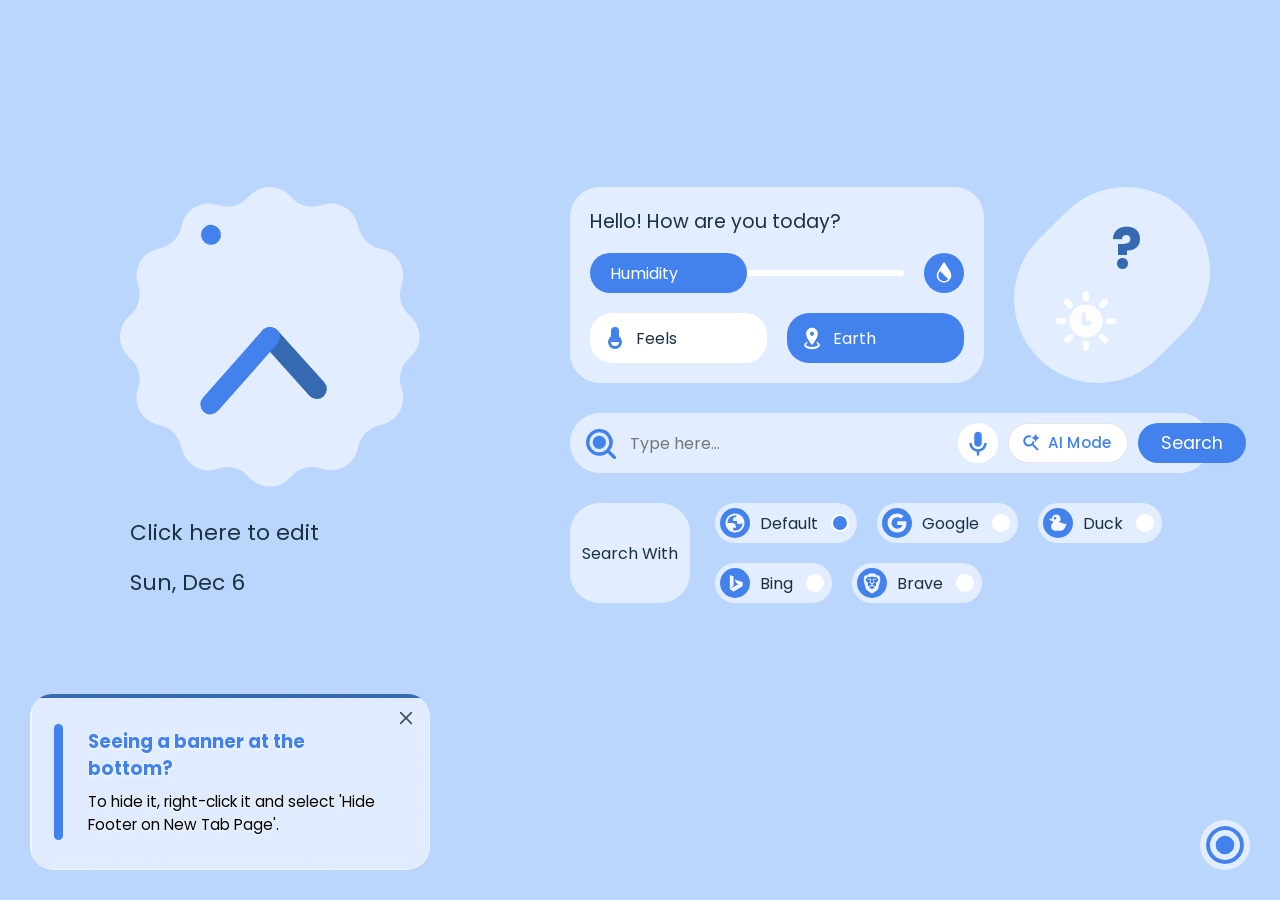
==== index.html @ 309faeca "feat: add architecture documentation, search module, and AI search tests" ====
<!--
     Material You New Tab
     Copyright (c) 2024-2026 Prem, 2023-2025 XengShi
     Licensed under the GNU General Public License v3.0 (GPL-3.0)
     You should have received a copy of the GNU General Public License along with this program.
     If not, see <https://www.gnu.org/licenses/>.
-->

<!DOCTYPE html>
<html lang="en">

<head>
    <meta charset="UTF-8">
    <meta content="width=device-width, initial-scale=1.0" name="viewport">
    <meta name="google-site-verification" content="j8K161R-W9yVVDoylaoPd2twGbjToAC3EzAFfZU1YOY" />
    <title>New Tab</title>
    <link href="style.css" rel="stylesheet">
    <link href="./favicon/icon48.png" id="favicon" rel="icon" type="image/png">
    <link rel="preconnect" href="https://fonts.googleapis.com">

    <!-- SCRIPTS -->
    <script src="scripts/preload.js"></script>
    <script defer src="scripts/languages.js"></script>
    <script defer src="scripts/save-load-states.js"></script>
    <script defer src="scripts/menu-shortcut-page.js"></script>
    <script defer src="scripts/theme.js"></script>
    <script defer src="scripts/browser-utils.js"></script>
    <script defer src="scripts/alert-modal.js"></script>
    <script defer src="scripts/wallpaper.js"></script>
    <script defer src="scripts/widgets-transparency.js"></script>
    <script defer src="scripts/clock.js"></script>
    <script defer src="scripts/weather.js"></script>
    <script defer src="scripts/custom-text.js"></script>
    <script defer src="scripts/search.js"></script>
    <script defer src="scripts/quotes.js"></script>
    <script defer src="scripts/shortcuts.js"></script>
    <script defer src="scripts/script.js"></script>
    <script defer src="scripts/search-suggestions.js"></script>
    <script defer src="scripts/ai-tools.js"></script>
    <script defer src="scripts/bookmarks.js"></script>
    <script defer src="scripts/todo-list.js"></script>
    <script defer src="scripts/google-apps.js"></script>
    <script defer src="scripts/voice-search.js"></script>
    <script defer src="scripts/backup-restore.js"></script>

    <!-- LANGUAGES SCRIPTS -->
    <script src="locales/pt.js"></script>
    <script src="locales/en.js"></script>
    <script src="locales/ne.js"></script>
    <script src="locales/es.js"></script>
    <script src="locales/hi.js"></script>
    <script src="locales/hu.js"></script>
    <script src="locales/zh.js"></script>
    <script src="locales/zh_TW.js"></script>
    <script src="locales/cs.js"></script>
    <script src="locales/it.js"></script>
    <script src="locales/tr.js"></script>
    <script src="locales/bn.js"></script>
    <script src="locales/vi.js"></script>
    <script src="locales/ru.js"></script>
    <script src="locales/uz.js"></script>
    <script src="locales/ja.js"></script>
    <script src="locales/ko.js"></script>
    <script src="locales/idn.js"></script>
    <script src="locales/mr.js"></script>
    <script src="locales/fr.js"></script>
    <script src="locales/az.js"></script>
    <script src="locales/sl.js"></script>
    <script src="locales/ur.js"></script>
    <script src="locales/de.js"></script>
    <script src="locales/fa.js"></script>
    <script src="locales/ar_SA.js"></script>
    <script src="locales/el.js"></script>
    <script src="locales/ta.js"></script>
    <script src="locales/th.js"></script>
    <script src="locales/pl.js"></script>
    <script src="locales/uk.js"></script>
    <script src="locales/sv.js"></script>
</head>

<body data-bg="color">
    <!-- --------------------- Loading Screen Starting --------------------- -->
    <img src="./images/Loading.png" id="LoadingScreen" fetchpriority="high" />

    <!-- --------------------- ToDo List Setup Starting --------------------- -->
    <!-- ToDo Icon -->
    <div class="todoListCont" id="todoListCont">
        <svg id="todoIcon" xmlns="http://www.w3.org/2000/svg" class="dot-icon" width="36" height="36"
            viewBox="0 0 36 36">
            <path style="transform: scale(0.9); transform-origin: center;"
                d="M7 4C5.3 4 4 5.3 4 7v6c0 1.7 1.3 3 3 3h6c1.7 0 3-1.3 3-3V7c0-1.7-1.3-3-3-3Zm12 2c-.6 0-1 .4-1 1s.4 1 1 1h12c.6 0 1-.4 1-1s-.4-1-1-1Zm-6 1c.25 0 .5.1.7.3.4.4.4 1 0 1.4l-3 3c-.2.2-.4.3-.7.3-.3 0-.5-.1-.7-.3l-2-2c-.4-.4-.4-1 0-1.4.4-.4 1-.4 1.4 0L10 9.6l2.3-2.3c.2-.2.45-.3.7-.3Zm6 3c-.6 0-1 .4-1 1s.4 1 1 1h7c.6 0 1-.4 1-1s-.4-1-1-1zM7 20c-1.7 0-3 1.3-3 3v6c0 1.7 1.3 3 3 3h6c1.7 0 3-1.3 3-3v-6c0-1.7-1.3-3-3-3zm12 2c-.6 0-1 .4-1 1s.4 1 1 1h12c.6 0 1-.4 1-1s-.4-1-1-1zm0 4c-.6 0-1 .4-1 1s.4 1 1 1h7c.6 0 1-.4 1-1s-.4-1-1-1z" />
        </svg>
        <!-- Text to appear on hover -->
        <span class="tooltip-text" id="todoListHover">ToDo List</span>
    </div>

    <!-- Centered Icon Container -->
    <div id="todoContainer" class="todo-container" style="display: none;">
        <h2 id="todoListHeading">To Do List</h2>
        <div class="addTaskCont">
            <input id="todoInput" placeholder="Add task..." type="text" autocomplete="off">
            <div class="searchControls">
                <!-- Add Button -->
                <button id="todoAdd">+</button>
            </div>
        </div>
        <ul class="todolist" id="todoullist">
        </ul>
    </div>

    <!-- --------------------- Bookmark System --------------------- -->
    <div style="display: none;">
        <svg id="folderIconTemplate" xmlns="http://www.w3.org/2000/svg" width="18" height="18" viewBox="0 0 24 24">
            <path fill="none" stroke="currentColor" stroke-linecap="round" stroke-linejoin="round" stroke-width="2"
                d="M3 6v10.8c0 1.12 0 1.68.218 2.108a2 2 0 0 0 .874.874c.427.218.987.218 2.105.218h11.606c1.118 0 1.677 0 2.104-.218c.377-.192.683-.498.875-.874C21 18.48 21 17.92 21 16.8V9.2c0-1.12 0-1.68-.218-2.108a2 2 0 0 0-.874-.874C19.48 6 18.92 6 17.8 6H12M3 6h9M3 6a2 2 0 0 1 2-2h3.675c.489 0 .734 0 .964.055q.308.075.578.24c.202.124.375.297.72.643L12 6" />
        </svg>
    </div>

    <div class="bookmark-button" id="bookmarkButton">
        <svg xmlns="http://www.w3.org/2000/svg" width="24" height="24" viewBox="0 0 24 24">
            <path fill-rule="evenodd"
                d="M7 2a3 3 0 0 0-3 3v15.138a1.5 1.5 0 0 0 2.244 1.303l5.26-3.006a1 1 0 0 1 .992 0l5.26 3.006A1.5 1.5 0 0 0 20 20.138V5a3 3 0 0 0-3-3z"
                clip-rule="evenodd" />
        </svg>
        <!-- Text to appear on hover -->
        <span class="tooltip-text" id="bookmarksHover">Bookmarks</span>
    </div>
    <div id="bookmarksContainer">
        <div id="bookmarkSidebar" class="bookmark-sidebar">

            <div class="topOutRoundCorner">
                <svg viewBox="0 0 30 30" xmlns="http://www.w3.org/2000/svg">
                    <path class="lessDark" d="M30 0L0 0C16.5685 0 30 13.4315 30 30L30 0Z" />
                </svg>
            </div>

            <div class="bookmark-sidebar-header">
                <h2 id="bookmarksHeading">Bookmarks</h2>
            </div>
            <div class="bookmark-search-container">
                <input type="text" id="bookmarkSearch" placeholder="Search bookmark" />
                <button id="clearSearchButton">✖</button>
            </div>
            <!-- Adding Sorting buttons along with View Container -->
            <div class="bookmark-controls-container">
                <div class="bookmark-control-group">
                    <h3 id="bookmarkSortBy">Sort by</h3>
                    <div class="button-group">
                        <button id="sortAlphabetical" class="bookmark-sort-button active">A-Z</button>
                        <button id="sortTimeAdded" class="bookmark-sort-button">Old-New</button>
                    </div>
                </div>

                <div class="bookmark-control-group">
                    <h3 id="bookmarkViewAs">View as</h3>
                    <div class="button-group">
                        <input type="checkbox" id="bookmarkGridCheckbox" hidden />
                        <button id="bookmarkViewGrid" class="bookmark-view-as-button">Grid</button>
                        <button id="bookmarkViewList" class="bookmark-view-as-button">List</button>
                    </div>
                </div>
            </div>
            <ul id="bookmarkList"></ul>
        </div>
    </div>

    <!-- Edit Bookmark Modal -->
    <div id="editBookmarkModal">
        <div class="modal-content">
            <h2 id="editBookmarkHeading">Edit Bookmark</h2>

            <img id="editBookmarkFavicon" src="" alt="Favicon">

            <div class="floating-label-field">
                <input type="text" id="editBookmarkName" autocomplete="off" />
                <label for="editBookmarkName" id="editBookmarkNameLabel">Bookmark Name</label>
            </div>

            <div class="floating-label-field">
                <input type="url" id="editBookmarkURL" autocomplete="off" />
                <label for="editBookmarkURL" id="editBookmarkURLLabel">Bookmark URL</label>
            </div>

            <div class="modal-buttons">
                <button id="saveBookmarkChanges">Save</button>
                <button id="cancelBookmarkEdit">Cancel</button>
            </div>
        </div>
    </div>

    <!----------------------- End of Bookmark System ----------------------->

    <!----------------------- Google App Menu Setup Starting ----------------------->
    <!-- 9 Dot Icon -->
    <div class="googleAppsCont" id="googleAppsCont">
        <svg class="dot-icon" xmlns="http://www.w3.org/2000/svg" width="36" height="36" viewBox="0 0 24 24">
            <path
                d="M8 6a2 2 0 1 1-4 0 2 2 0 0 1 4 0m0 6a2 2 0 1 1-4 0 2 2 0 0 1 4 0m-2 8a2 2 0 1 0 0-4 2 2 0 0 0 0 4m8-14a2 2 0 1 1-4 0 2 2 0 0 1 4 0m-2 8a2 2 0 1 0 0-4 2 2 0 0 0 0 4m2 4a2 2 0 1 1-4 0 2 2 0 0 1 4 0m4-10a2 2 0 1 0 0-4 2 2 0 0 0 0 4m2 4a2 2 0 1 1-4 0 2 2 0 0 1 4 0m-2 8a2 2 0 1 0 0-4 2 2 0 0 0 0 4" />
        </svg>
        <!-- Text to appear on hover -->
        <span class="tooltip-text" id="googleAppsHover">Google Apps</span>
    </div>

    <!-- Centered Icon Container -->
    <div id="iconContainer" class="icon-container" style="display: none;">
        <a href="https://myaccount.google.com/" class="icon-item">
            <div class="menuicon">
                <svg xmlns="http://www.w3.org/2000/svg" width="46" height="46" viewBox="0 0 24 24">
                    <path fill="currentColor"
                        d="M12 4c-4.42 0-8 3.58-8 8c0 1.95.7 3.73 1.86 5.12a9.95 9.95 0 0 1 12.28 0A7.96 7.96 0 0 0 20 12c0-4.42-3.58-8-8-8m0 9c-1.93 0-3.5-1.57-3.5-3.5S10.07 6 12 6s3.5 1.57 3.5 3.5S13.93 13 12 13"
                        opacity="0.3" />
                    <path fill="currentColor"
                        d="M12 2C6.48 2 2 6.48 2 12s4.48 10 10 10s10-4.48 10-10S17.52 2 12 2m0 18c-1.74 0-3.34-.56-4.65-1.5C8.66 17.56 10.26 17 12 17s3.34.56 4.65 1.5c-1.31.94-2.91 1.5-4.65 1.5m6.14-2.88a9.95 9.95 0 0 0-12.28 0A7.96 7.96 0 0 1 4 12c0-4.42 3.58-8 8-8s8 3.58 8 8c0 1.95-.7 3.73-1.86 5.12" />
                    <path fill="currentColor"
                        d="M12 5.93c-1.93 0-3.5 1.57-3.5 3.5s1.57 3.5 3.5 3.5s3.5-1.57 3.5-3.5s-1.57-3.5-3.5-3.5m0 5c-.83 0-1.5-.67-1.5-1.5s.67-1.5 1.5-1.5s1.5.67 1.5 1.5s-.67 1.5-1.5 1.5" />
                </svg>
            </div>
            <div class="label short">Account</div>
        </a>
        <a href="https://google.com/" class="icon-item">
            <div class="menuicon">
                <svg xmlns="http://www.w3.org/2000/svg" width="43" height="43" viewBox="-2 -2 24 24">
                    <path fill="currentColor"
                        d="M4.376 8.068A6 6 0 0 0 4.056 10c0 .734.132 1.437.376 2.086a5.946 5.946 0 0 0 8.57 3.045h.001a5.96 5.96 0 0 0 2.564-3.043H10.22V8.132h9.605a10 10 0 0 1-.044 3.956a10 10 0 0 1-3.52 5.71A9.96 9.96 0 0 1 10 20A9.998 9.998 0 0 1 1.118 5.401A10 10 0 0 1 10 0c2.426 0 4.651.864 6.383 2.302l-3.24 2.652a5.948 5.948 0 0 0-8.767 3.114" />
                </svg>
            </div>
            <div class="label short">Search</div>
        </a>
        <a href="https://www.youtube.com/" class="icon-item">
            <div class="menuicon">
                <svg xmlns="http://www.w3.org/2000/svg" width="47" height="47" viewBox="1 0 24 24">
                    <g fill="none" fill-rule="evenodd">
                        <path
                            d="m12.593 23.258l-.011.002l-.071.035l-.02.004l-.014-.004l-.071-.035q-.016-.005-.024.005l-.004.01l-.017.428l.005.02l.01.013l.104.074l.015.004l.012-.004l.104-.074l.012-.016l.004-.017l-.017-.427q-.004-.016-.017-.018m.265-.113l-.013.002l-.185.093l-.01.01l-.003.011l.018.43l.005.012l.008.007l.201.093q.019.005.029-.008l.004-.014l-.034-.614q-.005-.018-.02-.022m-.715.002a.02.02 0 0 0-.027.006l-.006.014l-.034.614q.001.018.017.024l.015-.002l.201-.093l.01-.008l.004-.011l.017-.43l-.003-.012l-.01-.01z" />
                        <path fill="currentColor"
                            d="M12 4c.855 0 1.732.022 2.582.058l1.004.048l.961.057l.9.061l.822.064a3.8 3.8 0 0 1 3.494 3.423l.04.425l.075.91c.07.943.122 1.971.122 2.954s-.052 2.011-.122 2.954l-.075.91l-.04.425a3.8 3.8 0 0 1-3.495 3.423l-.82.063l-.9.062l-.962.057l-1.004.048A62 62 0 0 1 12 20a62 62 0 0 1-2.582-.058l-1.004-.048l-.961-.057l-.9-.062l-.822-.063a3.8 3.8 0 0 1-3.494-3.423l-.04-.425l-.075-.91A41 41 0 0 1 2 12c0-.983.052-2.011.122-2.954l.075-.91l.04-.425A3.8 3.8 0 0 1 5.73 4.288l.821-.064l.9-.061l.962-.057l1.004-.048A62 62 0 0 1 12 4m-2 5.575v4.85c0 .462.5.75.9.52l4.2-2.425a.6.6 0 0 0 0-1.04l-4.2-2.424a.6.6 0 0 0-.9.52Z" />
                    </g>
                </svg>
            </div>
            <div class="label short">YouTube</div>
        </a>
        <a href="https://mail.google.com/" class="icon-item">
            <div class="menuicon">
                <svg xmlns="http://www.w3.org/2000/svg" width="46" height="46" viewBox="1 0 24 24">
                    <path fill="currentColor"
                        d="M20 18h-2V9.25L12 13L6 9.25V18H4V6h1.2l6.8 4.25L18.8 6H20m0-2H4c-1.11 0-2 .89-2 2v12a2 2 0 0 0 2 2h16a2 2 0 0 0 2-2V6a2 2 0 0 0-2-2" />
                </svg>
            </div>
            <div class="label short">Gmail</div>
        </a>
        <a href="https://music.youtube.com/" class="icon-item">
            <div class="menuicon">
                <svg xmlns="http://www.w3.org/2000/svg" width="46" height="46" viewBox="0 0 24 24">
                    <g fill="currentColor" fill-rule="evenodd" clip-rule="evenodd">
                        <path
                            d="M8.217 8.286C9.265 7.254 10.514 6.743 12 6.743s2.735.51 3.783 1.543s1.562 2.258 1.562 3.714s-.514 2.68-1.562 3.713s-2.297 1.543-3.783 1.543s-2.735-.51-3.783-1.543S6.655 13.455 6.655 12s.514-2.682 1.562-3.714m6.977 3.715L10 14.91V9.088z" />
                        <path
                            d="M19.071 18.966Q22.001 16.08 22 12q0-4.081-2.929-6.967Q16.141 2.147 12 2.147T4.929 5.033T2 12q0 4.08 2.929 6.966q2.93 2.886 7.071 2.886q4.142 0 7.071-2.886M12 5.433c-1.827 0-3.407.644-4.702 1.92C6.002 8.63 5.345 10.19 5.345 12c0 1.809.657 3.37 1.953 4.646c1.295 1.276 2.874 1.92 4.702 1.92s3.407-.644 4.702-1.92c1.296-1.276 1.953-2.837 1.953-4.646c0-1.81-.657-3.37-1.953-4.647c-1.295-1.276-2.875-1.92-4.702-1.92" />
                    </g>
                </svg>
            </div>
            <div class="label short">YTMusic</div>
        </a>
        <a href="https://maps.google.com/" class="icon-item">
            <div class="menuicon">
                <svg width="36" height="36" viewBox="0 0 24 24" xmlns="http://www.w3.org/2000/svg">
                    <path fill="currentColor"
                        d="M4.456 12.367c-.515-1.143-.829-2.42-.83-3.994.001-2.05.739-3.927 1.962-5.383A8.354 8.354 0 0 1 12 0c.882 0 1.732.137 2.53.39a8.393 8.393 0 0 1 4.9 4.124c-.006.008 0 0 0 0a8.334 8.334 0 0 1 .943 3.859c0 5.078-3.256 7.061-6.05 11.429C12.625 22.426 13.096 24 12 24c-1.096 0-.625-1.574-2.323-4.198-1.955-3.058-4.057-4.854-5.221-7.435Zm5.096-6.059-.008.01a3.202 3.202 0 0 0 4.893 4.133l.03-.035a3.202 3.202 0 0 0-4.915-4.107z" />
                </svg>
            </div>
            <div class="label short">Maps</div>
        </a>
        <a href="https://play.google.com/" class="icon-item">
            <div class="menuicon">
                <svg xmlns="http://www.w3.org/2000/svg" width="38" height="38" viewBox="0 0 16 16">
                    <path fill="currentColor"
                        d="M14.222 9.374c1.037-.61 1.037-2.137 0-2.748L11.528 5.04 8.32 8l3.207 2.96zm-3.595 2.116L7.583 8.68 1.03 14.73c.201 1.029 1.36 1.61 2.303 1.055zM1 13.396V2.603L6.846 8zM1.03 1.27l6.553 6.05 3.044-2.81L3.333.215C2.39-.341 1.231.24 1.03 1.27" />
                </svg>
            </div>
            <div class="label short">Play</div>
        </a>
        <a href="https://drive.google.com/" class="icon-item">
            <div class="menuicon">
                <svg xmlns="http://www.w3.org/2000/svg" width="40" height="40" viewBox="0 0 24 24">
                    <path fill="currentColor"
                        d="M12.01 1.485c-2.082 0-3.754.02-3.743.047.01.02 1.708 3.001 3.774 6.62l3.76 6.574h3.76c2.081 0 3.753-.02 3.742-.047-.005-.02-1.708-3.001-3.775-6.62l-3.76-6.574zm-4.76 1.73a789.828 789.861 0 0 0-3.63 6.319L0 15.868l1.89 3.298 1.885 3.297 3.62-6.335 3.618-6.33-1.88-3.287C8.1 4.704 7.255 3.22 7.25 3.214zm2.259 12.653-.203.348c-.114.198-.96 1.672-1.88 3.287a423.93 423.948 0 0 1-1.698 2.97c-.01.026 3.24.042 7.222.042h7.244l1.796-3.157c.992-1.734 1.85-3.23 1.906-3.323l.104-.167h-7.249z" />
                </svg>
            </div>
            <div class="label short">Drive</div>
        </a>
        <a href="https://photos.google.com/" class="icon-item">
            <div class="menuicon">
                <svg xmlns="http://www.w3.org/2000/svg" width="42" height="42" viewBox="0 0 256 256">
                    <g fill="currentColor">
                        <path
                            d="M192 88a63.7 63.7 0 0 1-14 40h-50V24a64 64 0 0 1 64 64M64 168a64 64 0 0 0 64 64V128H78a63.7 63.7 0 0 0-14 40"
                            opacity=".2" />
                        <path
                            d="M232 120h-39.51A72 72 0 0 0 128 16a8 8 0 0 0-8 8v39.51A72 72 0 0 0 16 128a8 8 0 0 0 8 8h39.51A72 72 0 0 0 128 240a8 8 0 0 0 8-8v-39.51A72 72 0 0 0 240 128a8 8 0 0 0-8-8M120 223.43A56.09 56.09 0 0 1 72 168a55.3 55.3 0 0 1 10-32h38ZM120 120H32.57A56.09 56.09 0 0 1 88 72a55.3 55.3 0 0 1 32 10Zm16-87.43A56.09 56.09 0 0 1 184 88a55.3 55.3 0 0 1-10 32h-38ZM168 184a55.3 55.3 0 0 1-32-10v-38h87.43A56.09 56.09 0 0 1 168 184" />
                    </g>
                </svg>
            </div>
            <div class="label short">Photos</div>
        </a>
        <a href="https://translate.google.com/" class="icon-item">
            <div class="menuicon">
                <svg xmlns="http://www.w3.org/2000/svg" width="40" height="40" viewBox="0 0 24 24">
                    <path fill="currentColor"
                        d="m12 22-1-3H4q-.825 0-1.412-.587T2 17V4q0-.825.588-1.412T4 2h6l.875 3H20q.875 0 1.438.563T22 7v13q0 .825-.562 1.413T20 22zm-4.85-7.4q1.725 0 2.838-1.112T11.1 10.6q0-.2-.012-.362t-.063-.338h-3.95v1.55H9.3q-.2.7-.763 1.088t-1.362.387q-.975 0-1.675-.7T4.8 10.5t.7-1.725 1.675-.7q.45 0 .85.163t.725.487L9.975 7.55Q9.45 7 8.712 6.7T7.15 6.4q-1.675 0-2.863 1.188T3.1 10.5t1.188 2.913T7.15 14.6m6.7.5.55-.525q-.35-.425-.637-.825t-.563-.85zm1.25-1.275q.7-.825 1.063-1.575t.487-1.175h-3.975l.3 1.05h1q.2.375.475.813t.65.887M13 21h7q.45 0 .725-.288T21 20V7q0-.45-.275-.725T20 6h-8.825l1.175 4.05h1.975V9h1.025v1.05H19v1.025h-1.275q-.25.95-.75 1.85T15.8 14.6l2.725 2.675L17.8 18l-2.7-2.7-.9.925L15 19z" />
                </svg>
            </div>
            <div class="label short">Translate</div>
        </a>
        <a href="https://calendar.google.com/" class="icon-item">
            <div class="menuicon">
                <svg xmlns="http://www.w3.org/2000/svg" width="36" height="36" viewBox="0 0 24 24">
                    <path fill="currentColor"
                        d="M18.316 5.684H24v12.632h-5.684zM5.684 24h12.632v-5.684H5.684zM18.316 5.684V0H1.895A1.894 1.894 0 0 0 0 1.895v16.421h5.684V5.684zm-7.207 6.25v-.065q.407-.216.687-.617c.28-.401.279-.595.279-.982q0-.568-.3-1.025a2.05 2.05 0 0 0-.832-.714 2.7 2.7 0 0 0-1.197-.257q-.9 0-1.481.467-.579.467-.793 1.078l1.085.452q.13-.374.413-.633.284-.258.767-.257.495 0 .816.264a.86.86 0 0 1 .322.703q0 .495-.36.778t-.886.284h-.567v1.085h.633q.611 0 1.02.327.407.327.407.843 0 .505-.387.832c-.387.327-.565.327-.924.327q-.527 0-.897-.311-.372-.312-.521-.881l-1.096.452q.268.923.977 1.401.707.479 1.538.477a2.84 2.84 0 0 0 1.293-.291q.574-.29.902-.794.327-.505.327-1.149 0-.643-.344-1.105a2.07 2.07 0 0 0-.881-.689m2.093-1.931.602.913L15 10.045v5.744h1.187V8.446h-.827zM22.105 0h-3.289v5.184H24V1.895A1.894 1.894 0 0 0 22.105 0m-3.289 23.5 4.684-4.684h-4.684zM0 22.105C0 23.152.848 24 1.895 24h3.289v-5.184H0z" />
                </svg>
            </div>
            <div class="label short">Calendar</div>
        </a>
        <a href="https://meet.google.com/" class="icon-item">
            <div class="menuicon">
                <svg xmlns="http://www.w3.org/2000/svg" viewBox="0 0 50 50" width="41" height="41">
                    <path fill="currentColor"
                        d="M2 18L2 32 12 32 12 18zM39 9v4.31l-10 9V16H14V6h22C37.66 6 39 7.34 39 9zM29 27.69l10 9V41c0 1.66-1.34 3-3 3H14V34h15V27.69zM12 34v10H5c-1.657 0-3-1.343-3-3v-7H12zM12 6L12 16 2 16zM29 25L39 16 39 34zM49 9.25v31.5c0 .87-1.03 1.33-1.67.75L41 35.8V14.2l6.33-5.7C47.97 7.92 49 8.38 49 9.25z" />
                </svg>
            </div>
            <div class="label short">Meet</div>
        </a>
        <a href="https://chat.google.com/" class="icon-item">
            <div class="menuicon">
                <svg xmlns="http://www.w3.org/2000/svg" width="36" height="36" viewBox="0 0 24 24">
                    <path fill="currentColor"
                        d="M1.637 0C.733 0 0 .733 0 1.637v16.5c0 .904.733 1.636 1.637 1.636h3.955v3.323c0 .804.97 1.207 1.539.638l3.963-3.96h11.27c.903 0 1.636-.733 1.636-1.637V5.592L18.408 0Zm3.955 5.592h12.816v8.59H8.455l-2.863 2.863Z" />
                </svg>
            </div>
            <div class="label short">Chat</div>
        </a>
        <a href="https://news.google.com/" class="icon-item">
            <div class="menuicon">
                <svg xmlns="http://www.w3.org/2000/svg" width="40" height="40" viewBox="0 0 24 24">
                    <path fill="currentColor"
                        d="M21.267 21.2a.614.614 0 0 1-.613.613H3.344a.614.614 0 0 1-.612-.613V8.115a.614.614 0 0 1 .613-.613h17.309a.614.614 0 0 1 .613.613zm-3.032-3.42v-1.195a.08.08 0 0 0-.08-.08h-5.373v1.361h5.373a.08.08 0 0 0 .08-.083zm.817-2.587v-1.201a.08.08 0 0 0-.079-.082h-6.19v1.362h6.189a.08.08 0 0 0 .08-.078v-.004zm-.817-2.588V11.4a.08.08 0 0 0-.08-.08h-5.373v1.361h5.373a.08.08 0 0 0 .08-.079zM8.15 14.045v1.226h1.77c-.145.748-.804 1.292-1.77 1.292a1.976 1.976 0 0 1 0-3.95 1.77 1.77 0 0 1 1.253.49l.934-.932a3.14 3.14 0 0 0-2.187-.853 3.268 3.268 0 1 0 0 6.537c1.89 0 3.133-1.328 3.133-3.197a4 4 0 0 0-.052-.619zM2.27 7.654a.616.616 0 0 1 .613-.613h12.154l-1.269-3.49a.595.595 0 0 0-.743-.383L.368 7.775a.594.594 0 0 0-.323.775l2.225 6.112za.616.616 0 0 1 .613-.613h12.154l-1.269-3.49a.595.595 0 0 0-.743-.383L.368 7.775a.594.594 0 0 0-.323.775l2.225 6.112zm21.312-.31-8.803-2.37.751 2.067h5.584a.614.614 0 0 1 .613.613v8.794l2.247-8.365a.59.59 0 0 0-.392-.74m-4.496-1.675V2.795a.61.61 0 0 0-.611-.608H5.524a.61.61 0 0 0-.616.605v2.837l8.39-3.052a.594.594 0 0 1 .743.39l.544 1.497z" />
                </svg>
            </div>
            <div class="label short">News</div>
        </a>
        <a href="https://contacts.google.com/" class="icon-item">
            <div class="menuicon">
                <svg xmlns="http://www.w3.org/2000/svg" width="40" height="40" viewBox="0 0 24 24">
                    <path fill="currentColor"
                        d="M4.625 22q-.4 0-.725-.325t-.325-.725v-2.625q0-2.25 1.4-3.975t3.6-2.2q-1 .7-1.55 1.762t-.55 2.288v4.75q0 .275.075.55t.25.5zM8.3 22q-.425 0-.737-.312t-.313-.738V16.2q0-1.75 1.238-2.975T11.475 12H16.2q1.75 0 2.975 1.225T20.4 16.2v1.6q0 1.75-1.225 2.975T16.2 22zM12 9.9q-1.65 0-2.8-1.15t-1.15-2.8 1.15-2.8T12 2t2.8 1.15 1.15 2.8-1.15 2.8T12 9.9" />
                </svg>
            </div>
            <div class="label short">Contacts</div>
        </a>
        <a href="https://myadcenter.google.com/" class="icon-item">
            <div class="menuicon">
                <svg xmlns="http://www.w3.org/2000/svg" width="40" height="40" viewBox="0 0 24 24">
                    <path fill="currentColor"
                        d="M10.275 12q-.7 0-1.15-.525T8.8 10.25l.3-1.8q.2-1.075 1.013-1.763T12 6q1.1 0 1.913.688t1.012 1.762l.3 1.8q.125.7-.325 1.225T13.75 12zm.6-2h2.275l-.2-1.225q-.05-.35-.325-.562T12 8t-.612.213-.313.562zM3.1 12.975q-.575.025-.988-.225t-.537-.775q-.05-.225-.025-.45t.125-.425q0 .025-.025-.1-.05-.05-.25-.6-.05-.3.075-.575T1.8 9.35l.05-.05q.05-.475.388-.8t.837-.325q.075 0 .475.1l.075-.025q.125-.125.325-.187T4.375 8q.275 0 .488.088t.337.262q.025 0 .038.013t.037.012q.35.025.612.212t.388.513q.05.175.038.338t-.063.312q0 .025.025.1.175.175.275.388t.1.437q0 .1-.15.525-.025.05 0 .1l.05.4q0 .525-.437.9t-1.063.375zM20 13q-.825 0-1.412-.587T18 11q0-.3.088-.562t.237-.513l-.7-.625q-.25-.2-.088-.5T18 8.5h2q.825 0 1.413.588T22 10.5v.5q0 .825-.587 1.413T20 13M0 17v-.575q0-1.1 1.113-1.763T4 14q.325 0 .625.013t.575.062q-.35.5-.525 1.075T4.5 16.375V18H1q-.425 0-.712-.288T0 17m6 0v-.625q0-1.625 1.663-2.625t4.337-1q2.7 0 4.35 1T18 16.375V17q0 .425-.288.713T17 18H7q-.425 0-.712-.288T6 17m14-3q1.8 0 2.9.663t1.1 1.762V17q0 .425-.288.713T23 18h-3.5v-1.625q0-.65-.162-1.225t-.488-1.075q.275-.05.563-.062T20 14m-8 .75q-1.425 0-2.55.375T8.125 16H15.9q-.225-.5-1.338-.875T12 14.75M12.025 9" />
                </svg>
            </div>
            <div class="label short one">My Ad Ce...</div>
            <div class="label full">My Ad<br>Center</div>
        </a>
        <a href="https://business.google.com/" class="icon-item">
            <div class="menuicon">
                <svg xmlns="http://www.w3.org/2000/svg" width="40" height="40" viewBox="0 0 24 24">
                    <path fill="currentColor"
                        d="M22 8.5c0 1.37-1.12 2.5-2.5 2.5S17 9.87 17 8.5c0 1.37-1.12 2.5-2.5 2.5S12 9.87 12 8.5c0 1.37-1.12 2.5-2.5 2.5S7 9.87 7 8.5C7 9.87 5.88 11 4.5 11S2 9.87 2 8.5l1.39-5.42S3.68 2 4.7 2h14.6c1.02 0 1.31 1.08 1.31 1.08zm-1 3.7V20c0 1.1-.9 2-2 2H5c-1.1 0-2-.9-2-2v-7.8a3.96 3.96 0 0 0 4-.58c.69.55 1.56.88 2.5.88.95 0 1.82-.33 2.5-.88.69.55 1.56.88 2.5.88.95 0 1.82-.33 2.5-.88.68.55 1.56.88 2.5.88.53 0 1.04-.11 1.5-.3m-2 5.13c0-.2 0-.41-.05-.63l-.03-.16h-2.97v1.17h1.81c-.06.22-.14.44-.31.62-.33.33-.78.51-1.26.51-.5 0-.99-.21-1.35-.56-.69-.71-.69-1.86.02-2.58.69-.7 1.83-.7 2.55-.03l.14.13.84-.85-.16-.14c-.56-.52-1.3-.81-2.08-.81h-.01c-.81 0-1.57.31-2.14.87-.59.58-.92 1.34-.92 2.13 0 .8.31 1.54.88 2.09a3.2 3.2 0 0 0 2.22.91h.02c.8 0 1.51-.29 2.03-.8.47-.48.77-1.2.77-1.87" />
                </svg>
            </div>
            <div class="label short one">Business ...</div>
            <div class="label full">Business<br>Profile</div>
        </a>
        <a href="https://google.com/shopping/" class="icon-item">
            <div class="menuicon">
                <svg xmlns="http://www.w3.org/2000/svg" width="39" height="39" viewBox="0 0 24 24">
                    <path fill="currentColor"
                        d="M11.175 22q-.375 0-.75-.15t-.675-.45L2.6 14.25q-.3-.3-.438-.663t-.137-.737t.138-.75t.437-.675L11.4 2.6q.275-.275.65-.438T12.825 2H20q.825 0 1.413.587T22 4v7.175q0 .4-.15.763t-.425.637L12.6 21.4q-.3.3-.675.45t-.75.15M17.5 8q.625 0 1.063-.437T19 6.5t-.437-1.062T17.5 5t-1.062.438T16 6.5t.438 1.063T17.5 8" />
                </svg>
            </div>
            <div class="label short">Shopping</div>
        </a>

        <div class="separator"></div>

        <a href="https://docs.google.com/document/" class="icon-item">
            <div class="menuicon">
                <svg xmlns="http://www.w3.org/2000/svg" width="39" height="39" viewBox="0 0 24 24">
                    <path fill="currentColor"
                        d="M14.727 6.727H14V0H4.91c-.905 0-1.637.732-1.637 1.636v20.728c0 .904.732 1.636 1.636 1.636h14.182c.904 0 1.636-.732 1.636-1.636V6.727zm-.545 10.455H7.09v-1.364h7.09v1.364zm2.727-3.273H7.091v-1.364h9.818zm0-3.273H7.091V9.273h9.818zM14.727 6h6l-6-6z" />
                </svg>
            </div>
            <div class="label short">Docs</div>
        </a>
        <a href="https://docs.google.com/spreadsheets/" class="icon-item">
            <div class="menuicon">
                <svg xmlns="http://www.w3.org/2000/svg" width="39" height="39" viewBox="0 0 24 24">
                    <path fill="currentColor"
                        d="M11.318 12.545H7.91v-1.909h3.41v1.91zM14.728 0v6h6zm1.363 10.636h-3.41v1.91h3.41zm0 3.273h-3.41v1.91h3.41zM20.727 6.5v15.864c0 .904-.732 1.636-1.636 1.636H4.909a1.636 1.636 0 0 1-1.636-1.636V1.636C3.273.732 4.005 0 4.909 0h9.318v6.5zm-3.273 2.773H6.545v7.909h10.91v-7.91zm-6.136 4.636H7.91v1.91h3.41v-1.91z" />
                </svg>
            </div>
            <div class="label short">Sheets</div>
        </a>
        <a href="https://docs.google.com/presentation/" class="icon-item">
            <div class="menuicon">
                <svg xmlns="http://www.w3.org/2000/svg" width="39" height="39" viewBox="0 0 24 24">
                    <path fill="currentColor"
                        d="M16.09 15.273H7.91v-4.637h8.18zm1.728-8.523h2.91v15.614c0 .904-.733 1.636-1.637 1.636H4.909a1.636 1.636 0 0 1-1.636-1.636V1.636C3.273.732 4.005 0 4.909 0h9.068v6.75zm-.363 2.523H6.545v7.363h10.91zm-2.728-5.979V6h6.001l-6-6v3.294z" />
                </svg>
            </div>
            <div class="label short">Slides</div>
        </a>
        <a href="https://docs.google.com/forms/" class="icon-item">
            <div class="menuicon">
                <svg xmlns="http://www.w3.org/2000/svg" width="39" height="39" viewBox="0 0 24 24">
                    <path fill="currentColor"
                        d="M14.727 6h6l-6-6zm0 .727H14V0H4.91c-.905 0-1.637.732-1.637 1.636v20.728c0 .904.732 1.636 1.636 1.636h14.182c.904 0 1.636-.732 1.636-1.636V6.727zM7.91 17.318a.819.819 0 1 1 .001-1.638.819.819 0 0 1 0 1.638zm0-3.273a.819.819 0 1 1 .001-1.637.819.819 0 0 1 0 1.637zm0-3.272a.819.819 0 1 1 .001-1.638.819.819 0 0 1 0 1.638zm9 6.409h-6.818v-1.364h6.818zm0-3.273h-6.818v-1.364h6.818zm0-3.273h-6.818V9.273h6.818z" />
                </svg>
            </div>
            <div class="label short">Forms</div>
        </a>
        <a href="https://keep.google.com/" class="icon-item">
            <div class="menuicon">
                <svg xmlns="http://www.w3.org/2000/svg" width="39" height="39" viewBox="0 0 24 24">
                    <path fill="currentColor"
                        d="M4.908 0c-.904 0-1.635.733-1.635 1.637v20.726c0 .904.732 1.637 1.635 1.637H19.09c.904 0 1.637-.733 1.637-1.637V6.5h-6.5V0zm9.819 0v6h6zM11.97 8.229c.224 0 .571.031.765.072.2.04.576.185.842.312.828.414 1.467 1.164 1.774 2.088.168.511.188 1.34.05 1.865a3.75 3.75 0 0 1-1.277 1.952l-.25.193h-1.87c-2.134 0-1.931.042-2.478-.494a3.35 3.35 0 0 1-.984-1.844c-.148-.766-.053-1.437.32-2.203.19-.399.303-.556.65-.899.68-.679 1.513-1.037 2.458-1.042m-1.866 7.863h3.781v1.328h-3.779v-1.328z" />
                </svg>
            </div>
            <div class="label short">Keep</div>
        </a>
        <a href="https://google.com/finance/" class="icon-item">
            <div class="menuicon">
                <svg xmlns="http://www.w3.org/2000/svg" width="40" height="40" viewBox="0 0 24 24">
                    <path fill="currentColor"
                        d="M8 11.75V7.5q0-.625.438-1.062T9.5 6t1.063.438T11 7.5v4.25q0 .625-.437 1.063T9.5 13.25t-1.062-.437T8 11.75m5-.225V3.5q0-.625.438-1.062T14.5 2t1.063.438T16 3.5v8.025q0 .75-.462 1.125t-1.038.375-1.037-.375T13 11.525m-10 3.45V11.5q0-.625.438-1.062T4.5 10t1.063.438T6 11.5v3.475q0 .75-.462 1.125t-1.038.375-1.037-.375T3 14.975m2.4 6.075q-.65 0-.913-.612T4.7 19.35l4.1-4.1q.275-.275.663-.3t.687.25L13 17.65l5.6-5.6H18q-.425 0-.712-.288T17 11.05t.288-.712.712-.288h3q.425 0 .713.288t.287.712v3q0 .425-.288.713T21 15.05t-.712-.288T20 14.05v-.6l-6.25 6.25q-.275.275-.663.3t-.687-.25L9.55 17.3 6.1 20.75q-.125.125-.312.213t-.388.087" />
                </svg>
            </div>
            <div class="label short">Finance</div>
        </a>
        <a href="https://ads.google.com/" class="icon-item">
            <div class="menuicon">
                <svg xmlns="http://www.w3.org/2000/svg" width="42" height="42" viewBox="0 0 48 48">
                    <defs>
                        <mask id="ipTGoogleAds0">
                            <g fill="none" stroke="#fff" stroke-width="4">
                                <path fill="#555"
                                    d="M41.355 34.153L29.522 8.776a6 6 0 0 0-10.876 5.072L30.48 39.224a6 6 0 1 0 10.876-5.071Z" />
                                <path stroke-linecap="round"
                                    d="M23.438 26.536L17.52 39.224a6 6 0 0 1-7.974 2.902v0a6 6 0 0 1-2.902-7.973L18.374 9" />
                                <circle cx="12.083" cy="36.688" r="6" fill="#555"
                                    transform="rotate(25 12.083 36.688)" />
                            </g>
                        </mask>
                    </defs>
                    <path fill="currentColor" d="M0 0h48v48H0z" mask="url(#ipTGoogleAds0)" />
                </svg>
            </div>
            <div class="label short">Google Ads</div>
        </a>
        <a href="https://analytics.google.com/" class="icon-item">
            <div class="menuicon">
                <svg xmlns="http://www.w3.org/2000/svg" width="36" height="36" viewBox="0 0 24 24">
                    <path fill="currentColor"
                        d="M22.84 2.998v17.999a2.983 2.983 0 0 1-2.967 2.998 3 3 0 0 1-.368-.02 3.06 3.06 0 0 1-2.61-3.1V3.12A3.06 3.06 0 0 1 19.51.02a2.983 2.983 0 0 1 3.329 2.978zM4.133 18.055a2.973 2.973 0 1 0 0 5.945 2.973 2.973 0 0 0 0-5.945m7.872-9.01h-.05a3.06 3.06 0 0 0-2.892 3.126v7.985c0 2.167.954 3.482 2.35 3.763a2.978 2.978 0 0 0 3.57-2.927v-8.959a2.983 2.983 0 0 0-2.978-2.988" />
                </svg>
            </div>
            <div class="label short one">Google A...</div>
            <div class="label full">Google<br>Analytics</div>
        </a>
        <a href="https://passwords.google.com/" class="icon-item">
            <div class="menuicon">
                <svg xmlns="http://www.w3.org/2000/svg" width="38" height="38" viewBox="0 0 24 24">
                    <path fill="currentColor"
                        d="M6.545 14.182c.6 0 1.109-.21 1.528-.627.436-.436.654-.954.654-1.555s-.218-1.109-.654-1.528a2.036 2.036 0 0 0-1.528-.654c-.6 0-1.118.218-1.555.654A2.079 2.079 0 0 0 4.363 12c0 .6.21 1.118.627 1.555.436.418.954.627 1.555.627zm0 4.363c-1.818 0-3.363-.636-4.636-1.909C.636 15.363 0 13.818 0 12s.636-3.363 1.909-4.637c1.273-1.272 2.818-1.908 4.636-1.908a6.39 6.39 0 0 1 3.409.954 6.22 6.22 0 0 1 2.4 2.59h9.464c.6 0 1.109.22 1.527.655.436.418.655.927.655 1.528v5.18c0 .6-.219 1.119-.655 1.556a2.079 2.079 0 0 1-1.527.627h-4.91a2.17 2.17 0 0 1-1.554-.627 2.17 2.17 0 0 1-.627-1.555v-1.364h-2.374a6.009 6.009 0 0 1-2.373 2.618 6.676 6.676 0 0 1-3.435.928Zm4.31-5.727h6.054v3.545h1.636v-1.364a.775.775 0 0 1 .219-.574.816.816 0 0 1 .6-.246.73.73 0 0 1 .573.246.73.73 0 0 1 .246.574v1.364h1.635v-5.181H10.855a4.336 4.336 0 0 0-1.528-2.537 4.193 4.193 0 0 0-2.782-1.008 4.202 4.202 0 0 0-3.081 1.281C2.61 9.772 2.182 10.8 2.182 12c0 1.2.428 2.228 1.282 3.081a4.202 4.202 0 0 0 3.081 1.282c1.055 0 1.982-.327 2.782-.982a4.461 4.461 0 0 0 1.528-2.563z" />
                </svg>
            </div>
            <div class="label short one">Password ...</div>
            <div class="label full">Password<br>Manager</div>
        </a>
        <a href="https://one.google.com/" class="icon-item">
            <div class="menuicon">
                <svg xmlns="http://www.w3.org/2000/svg" width="43" height="43" viewBox="0 0 24 24">
                    <g fill="none" stroke="currentColor" stroke-linecap="round" stroke-linejoin="round"
                        stroke-width="2">
                        <path d="M11 5v13.982a2 2 0 0 0 4 0V5a2 2 0 1 0-4 0" />
                        <path
                            d="M6.63 8.407a2.125 2.125 0 0 0-.074 2.944c.77.834 2.051.869 2.862.077l4.95-4.834c.812-.792.846-2.11.076-2.945a1.984 1.984 0 0 0-2.861-.077z" />
                    </g>
                </svg>
            </div>
            <div class="label short one">Google O...</div>
            <div class="label full">Google<br>One</div>
        </a>
        <a href="https://google.com/travel/" class="icon-item">
            <div class="menuicon">
                <svg xmlns="http://www.w3.org/2000/svg" width="43" height="43" viewBox="0 0 24 24">
                    <path fill="currentColor"
                        d="M11 6h2V4h-2zm1 6q-1.9 0-3.625-.788T5 9.45V8q0-.825.588-1.412T7 6h2V3q0-.425.288-.712T10 2h4q.425 0 .713.288T15 3v3h2q.825 0 1.413.588T19 8v1.45q-1.65.975-3.375 1.763T12 12m-5 9q-.825 0-1.412-.587T5 19v-7.3q1.4.85 2.888 1.45t3.112.8V14q0 .425.288.713T12 15t.713-.288T13 14v-.05q1.625-.2 3.113-.8T19 11.7V19q0 .825-.587 1.413T17 21q0 .425-.288.713T16 22q-.4 0-.562-.363T15 21H9q0 .425-.288.713T8 22q-.4 0-.562-.363T7 21" />
                </svg>
            </div>
            <div class="label short">Travel</div>
        </a>
        <a href="https://classroom.google.com/" class="icon-item">
            <div class="menuicon">
                <svg xmlns="http://www.w3.org/2000/svg" width="36" height="36" viewBox="0 0 24 24">
                    <path fill="currentColor"
                        d="M1.637 1.637C.732 1.637 0 2.369 0 3.273v17.454c0 .904.732 1.636 1.637 1.636h20.726c.905 0 1.637-.732 1.637-1.636V3.273c0-.904-.732-1.636-1.637-1.636zm.545 2.181h19.636v16.364h-2.726v-1.09h-4.91v1.09h-12zM12 8.182a1.636 1.636 0 1 0 0 3.273 1.636 1.636 0 1 0 0-3.273m-4.363 1.91c-.678 0-1.229.55-1.229 1.226a1.228 1.228 0 0 0 2.455 0c0-.677-.549-1.226-1.226-1.226m8.726 0a1.227 1.227 0 1 0 0 2.453 1.227 1.227 0 0 0 0-2.453M12 12.545c-1.179 0-2.413.401-3.148 1.006a4.1 4.1 0 0 0-1.215-.188c-1.314 0-2.729.695-2.729 1.559v.896h14.184v-.896c0-.864-1.415-1.559-2.729-1.559-.41 0-.83.068-1.215.188-.735-.605-1.969-1.006-3.148-1.006" />
                </svg>
            </div>
            <div class="label short">Classroom</div>
        </a>
        <a href="https://books.google.com/" class="icon-item">
            <div class="menuicon">
                <svg xmlns="http://www.w3.org/2000/svg" width="41" height="41" viewBox="0 0 24 24">
                    <path fill="currentColor"
                        d="M18 22a2 2 0 0 0 2-2V4a2 2 0 0 0-2-2h-6v7L9.5 7.5 7 9V2H6a2 2 0 0 0-2 2v16a2 2 0 0 0 2 2z" />
                </svg>
            </div>
            <div class="label short">Books</div>
        </a>
        <a href="https://blogger.com/" class="icon-item">
            <div class="menuicon">
                <svg xmlns="http://www.w3.org/2000/svg" width="37" height="37" viewBox="0 0 24 24">
                    <path fill="currentColor"
                        d="M21.976 24H2.026C.9 24 0 23.1 0 21.976V2.026C0 .9.9 0 2.025 0H22.05C23.1 0 24 .9 24 2.025v19.95C24 23.1 23.1 24 21.976 24M12 3.975H9A5.025 5.025 0 0 0 3.975 9v6A5.025 5.025 0 0 0 9 20.024h6A5.025 5.025 0 0 0 20.024 15v-3.975c0-.6-.45-1.05-1.05-1.05H18a.995.995 0 0 1-.976-.976A5.025 5.025 0 0 0 12 3.973zm3.074 12H9c-.525 0-.975-.45-.975-.975s.45-.976.975-.976h6.074c.526 0 .977.45.977.976s-.45.976-.975.976zm-2.55-7.95c.527 0 .976.45.976.975s-.45.975-.975.975h-3.6c-.525 0-.976-.45-.976-.975s.45-.975.975-.975z" />
                </svg>
            </div>
            <div class="label short">Blogger</div>
        </a>
        <a href="https://earth.google.com/" class="icon-item">
            <div class="menuicon">
                <svg xmlns="http://www.w3.org/2000/svg" width="43" height="43" viewBox="0 0 24 24">
                    <path fill="currentColor"
                        d="M12 12.14c-.91-1.37-1.86-2.36-2.86-2.95-1-.6-1.87-.81-2.64-.64-.73.18-1.36.59-1.86 1.25-.44.59-.64 1.26-.64 2.01V12c0 .78.11 1.58.36 2.39.09.25.14.25.19 0 .12-.62.41-1.08.86-1.36.46-.28 1.06-.27 1.81.02.75.3 1.48.95 2.2 1.9 1.28 1.72 2.78 2.77 4.5 3.14 2.22.32 3.89-.39 5.02-2.09.31-.61.56-1.14.7-1.61.09-.31.05-.34-.14-.09-.47.62-1.1 1.03-1.9 1.2-.8.2-1.71 0-2.74-.5-1.03-.57-1.98-1.5-2.86-2.86m4.97-3.98c-1.56-2.35-3.25-3.66-5.06-3.99-1.44-.22-3 .28-4.69 1.5-.22.16-.32.24-.31.26.02.02.15-.04.4-.16 2.5-1.22 4.91.06 7.22 3.84.5.84 1.02 1.5 1.57 1.97s1.06.75 1.55.84c.48.08.92.08 1.31-.04.39-.13.74-.33 1.04-.61 0-.6-.09-1.27-.31-1.97-.5.12-.95.08-1.34-.12-.39-.18-.85-.71-1.38-1.52M12 2c2.75 0 5.1 1 7.05 2.95S22 9.25 22 12s-1 5.1-2.95 7.05S14.75 22 12 22s-5.1-1-7.05-2.95S2 14.75 2 12s1-5.1 2.95-7.05S9.25 2 12 2" />
                </svg>
            </div>
            <div class="label short">Earth</div>
        </a>
        <a href="https://artsandculture.google.com/" class="icon-item">
            <div class="menuicon">
                <svg xmlns="http://www.w3.org/2000/svg" width="43" height="43" viewBox="0 0 24 24">
                    <path fill="currentColor"
                        d="M12 2C6.5 2 2 6.5 2 12s4.5 10 10 10 10-4.5 10-10S17.5 2 12 2m5 15H7v-2h10zm-9-3v-3h2v3zm3 0v-3h2v3zm3 0v-3h2v3zm3-4H7V8.5L12 6l5 2.5z" />
                </svg>
            </div>
            <div class="label short one">Arts and ...</div>
            <div class="label full">Arts and<br>Culture</div>
        </a>
        <a href="https://google.com/save/" class="icon-item">
            <div class="menuicon">
                <svg xmlns="http://www.w3.org/2000/svg" width="42" height="42" viewBox="0 0 24 24">
                    <path fill="currentColor" stroke="currentColor" stroke-linecap="round" stroke-linejoin="round"
                        d="M6 6.2c0-1.12 0-1.68.218-2.108a2 2 0 0 1 .874-.874C7.52 3 8.08 3 9.2 3h5.6c1.12 0 1.68 0 2.108.218a2 2 0 0 1 .874.874C18 4.52 18 5.08 18 6.2v13.305c0 .486 0 .729-.101.862a.5.5 0 0 1-.37.198c-.167.01-.369-.125-.773-.394L12 17l-4.756 3.17c-.404.27-.606.405-.774.395a.5.5 0 0 1-.369-.198C6 20.234 6 19.991 6 19.505z" />
                </svg>
            </div>
            <div class="label short">Saved</div>
        </a>
        <a href="https://chromewebstore.google.com/" class="icon-item">
            <div class="menuicon">
                <svg xmlns="http://www.w3.org/2000/svg" width="38" height="38" viewBox="0 0 24 24">
                    <path fill="currentColor"
                        d="M0 1.637v19.09c0 .9.736 1.636 1.636 1.636h.131a10.4 10.4 0 0 1-.13-1.636 10.3 10.3 0 0 1 1.667-5.64l4.202 7.276h1.128A3.77 3.77 0 0 1 12 16.958a3.77 3.77 0 0 1 3.366 5.406h1.048a4.7 4.7 0 0 0-1.587-5.406h6.83a10.34 10.34 0 0 1 .577 5.406h.13c.9 0 1.636-.737 1.636-1.637V1.637Zm9.273 2.181h5.454a1.09 1.09 0 1 1 0 2.182H9.273a1.09 1.09 0 1 1 0-2.182M12 10.364a10.36 10.36 0 0 1 9.233 5.652H12a4.71 4.71 0 0 0-4.677 4.149L3.91 14.25A10.34 10.34 0 0 1 12 10.364" />
                </svg>
            </div>
            <div class="label short one">Chrome ...</div>
            <div class="label full">Chrome<br>Web Store</div>
        </a>
    </div>
    <!-- ________________ End of Google App Menu ________________ -->

    <div class="centerDiv">
        <div class="leftDiv" id="leftDiv">

            <!-- ____________clock___________ -->
            <div class="clock" id="analogClock">

                <svg fill="none" height="100%" viewBox="0 0 461 461" width="100%" xmlns="http://www.w3.org/2000/svg">
                    <path class="bgLightTint" clip-rule="evenodd" fill-rule="evenodd"
                        d="M93.6379 63.9405C89.7543 78.4344 78.4333 89.7554 63.9394 93.639l-7.4405 1.9937c-22.4055 6.0033-35.702 29.0333-29.6984 51.4393l1.9196 7.164c3.8837 14.494-.2601 29.959-10.8704 40.569l-5.5482 5.548c-16.402 16.402-16.402 42.995 0 59.397l5.6221 5.622c10.6102 10.611 14.754 26.075 10.8704 40.569l-1.9936 7.441c-6.0036 22.405 7.2929 45.435 29.6985 51.439l7.4406 1.994c14.4939 3.883 25.8149 15.204 29.6985 29.698l1.9942 7.443c6.0038 22.405 29.0338 35.702 51.4388 29.698l7.442-1.994c14.494-3.883 29.959.26 40.569 10.871l5.271 5.271c16.402 16.402 42.995 16.402 59.397 0l5.347-5.347c10.61-10.61 26.075-14.754 40.569-10.87l7.717 2.068c22.405 6.003 45.435-7.293 51.439-29.699l1.993-7.439c3.884-14.494 15.205-25.815 29.699-29.699l7.441-1.994c22.406-6.003 35.702-29.033 29.699-51.439l-2.068-7.718c-3.884-14.493.26-29.958 10.87-40.569l5.346-5.346c16.402-16.402 16.402-42.995 0-59.397l-5.272-5.272c-10.61-10.61-14.754-26.075-10.87-40.569l1.994-7.441c6.003-22.406-7.293-45.436-29.699-51.4398l-7.441-1.9939c-14.494-3.8836-25.815-15.2046-29.699-29.6984l-1.993-7.4395c-6.004-22.4056-29.034-35.702-51.439-29.6985l-7.441 1.9937c-14.494 3.8836-29.959-.2601-40.569-10.8704l-5.623-5.6227c-16.402-16.402-42.995-16.402-59.397 0l-5.547 5.5476c-10.61 10.6102-26.075 14.754-40.569 10.8704l-7.166-1.92c-22.405-6.0036-45.435 7.2929-51.4388 29.6985l-1.9943 7.4425Z" />
                </svg>
                <div class="centerPoint">
                    <div class="sui" id="hour"></div>
                    <div class="sui" id="second"></div>
                    <div class="sui" id="minute"></div>
                </div>
            </div>
            <div class="clock" id="digitalClock">
                <svg fill="none" height="100%" viewBox="60 0 460 450" width="100%" xmlns="http://www.w3.org/2000/svg">
                    <!-- Background oval shape -->
                    <rect class="bgLightTint" height="350" rx="180" width="460" x="60" y="40"></rect>

                    <!-- Date Text -->
                    <text id="digidate" x="290" y="120" text-anchor="middle" fill="#E2EEFF" font-size="28"
                        font-family="Arial" class="digidate">Thu 9</text>

                    <!-- Full Time Text (Hour:Minute) -->
                    <text x="290" y="260" id="digiclock" class="digiclock" font-family="Arial">
                        <tspan id="digihours">6</tspan>
                        <tspan id="digicolon" dx="-34">:</tspan>
                        <tspan id="digiminutes" dx="-34">28</tspan>
                    </text>

                    <!-- AM/PM Text -->
                    <text id="amPm" x="290" y="330" text-anchor="middle" fill="#E2EEFF" font-size="28"
                        font-family="Arial" class="amPm">AM</text>
                </svg>
            </div>

            <!-- ____________end of clock______________ -->

            <div class="ttteexxtt">
                <div id="userText" contenteditable="true" spellcheck="false">Click here to edit</div>
                <div id="date"></div>
            </div>
        </div>
        <!-- ---------end of leftDiv--------------- -->

        <div class="rightDiv" id="rightDiv">
            <!-- ---weather stuff--------- -->
            <div class="topDiv" id="hideWeather">
                <div class="lrectangle bgLightTint">
                    <div id="conditionText"></div>
                    <div class="cconnt">
                        <div class="humidityBar">
                            <div class="thinLine"></div>
                            <div class="slider" id="slider">
                                <div id="humidityLevel"></div>
                            </div>
                        </div>

                        <div class="tilesContainer">
                            <div class="tiles">
                                <div class="icon">
                                    <svg height="24" viewBox="0 0 24 24" width="24" xmlns="http://www.w3.org/2000/svg">
                                        <path id="darkFeelsLikeIcon" class="accentColor"
                                            d="M8 10.255V5a4 4 0 0 1 8 0v5.255a7 7 0 1 1-8 0ZM8 16a4 4 0 1 0 8 0H8Z" />
                                    </svg>

                                </div>
                                <span id="feelsLike"></span>
                            </div>
                            <div class="tiles location">
                                <div class="icon">
                                    <img class="location-icon" draggable="false" src="./svgs/location.svg" alt="">
                                </div>
                                <span class="location_spn" id="location"></span>
                            </div>
                        </div>
                        <!-- end of tilesContainer -->
                    </div>
                </div>

                <!-- -----rAndakar-------- -->
                <div class="rAndakar">
                    <svg fill="none" height="100%" viewBox="0 0 288 288" width="100%"
                        xmlns="http://www.w3.org/2000/svg">
                        <rect class="bgLightTint" fill="#E2EEFF" height="304.742" rx="123.401"
                            transform="rotate(45 164.485 -51)" width="246.801" x="164.485" y="-51" />
                    </svg>
                    <div class="wInfo">
                        <div id="temp">?</div>
                        <img alt="" id="wIcon" draggable="false" src="./svgs/defaultWeather.svg">
                    </div>
                </div>
            </div>
            <!-- ------end of weather stuff------------ -->

            <!-- ----------searchbar-------------- -->
            <div class="searchbar bgLightTint" id="searchbar">

                <div class="searchIcon">
                    <svg fill="none" height="100%" viewBox="0 0 45 45" width="100%" xmlns="http://www.w3.org/2000/svg">
                        <path id="searchIconDark" class="accentColor"
                            d="M20.012 0A20.02 20.02 0 0 0 3.729 8.38a20.01 20.01 0 0 0 2.417 26.063 20.02 20.02 0 0 0 17.547 5.245 20 20 0 0 0 8.592-3.864L40.76 44.3a2.502 2.502 0 0 0 3.539-3.54l-8.475-8.472a20.01 20.01 0 0 0 2.166-21.074A20.02 20.02 0 0 0 20.014 0zm.002 5.004A15 15 0 0 1 30.629 9.4a15 15 0 0 1 4.394 10.614 15 15 0 0 1-4.394 10.615 15.01 15.01 0 0 1-21.23 0 15 15 0 0 1-4.397-10.615H5A15 15 0 0 1 9.398 9.4a15 15 0 0 1 10.616-4.396m-.463 5.014a10.01 10.01 0 0 0-9.545 9.996A10.007 10.007 0 0 0 20.012 30.02h.002a10 10 0 0 0 7.076-2.93 10.007 10.007 0 0 0 0-14.152 10 10 0 0 0-7.54-2.92" />
                    </svg>
                </div>
                <div class="searchIcon">
                    <!-- Dropdown Button -->
                    <div class="dropdown search-dropdown">
                        <!-- Default Search Engine -->
                        <button id="default-dropdown-item" style="cursor: pointer;" role="button" class="dropdown-btn">
                            <div id="default-dropdown" data-default data-engine-name="default" data-engine="0"
                                class="dropdown-item">
                                <svg width="30" height="30">
                                    <use href="#default-engine-icon" />
                                </svg>
                                <span class="engine-name" id="defaultEngineDD">
                                    Default
                                </span>
                            </div>
                        </button>
                        <div class="dropdown-content">
                            <!-- Default Google Icon -->
                            <div id="google-dropdown" data-engine-name="google" data-engine="1" class="dropdown-item">
                                <svg width="30" height="30">
                                    <use href="#google-engine-icon" />
                                </svg>
                                <span class="engine-name" id="googleEngineDD">
                                    Google
                                </span>
                            </div>
                            <!-- Duck -->
                            <div data-engine="2" data-engine-name="duck" id="duck-dropdown" class="dropdown-item">
                                <svg width="30" height="30">
                                    <use href="#duck-engine-icon" />
                                </svg>
                                <span class="engine-name" id="duckEngineDD">
                                    Duck
                                </span>
                            </div>
                            <!-- Bing -->
                            <div data-engine="3" data-engine-name="bing" id="bing-dropdown" class="dropdown-item">
                                <svg width="30" height="30">
                                    <use href="#bing-engine-icon" />
                                </svg>
                                <span class="engine-name" id="bingEngineDD">
                                    Bing
                                </span>
                            </div>

                            <div data-engine="4" data-engine-name="brave" id="brave-dropdown" class="dropdown-item">
                                <svg width="30" height="30">
                                    <use href="#brave-engine-icon" />
                                </svg>
                                <span class="engine-name" id="braveEngineDD">
                                    Brave
                                </span>
                            </div>

                            <div data-engine="5" data-engine-name="youtube" id="youtube-dropdown" class="dropdown-item">
                                <svg width="30" height="30">
                                    <use href="#youtube-engine-icon" />
                                </svg>
                                <span class="engine-name" id="youtubeEngineDD">
                                    YouTube
                                </span>
                            </div>

                            <div data-engine="6" data-engine-name="gImages" id="gImages-dropdown" class="dropdown-item">
                                <svg width="30" height="30">
                                    <use href="#gImages-engine-icon" />
                                </svg>
                                <span class="engine-name" id="gImagesEngineDD">Images</span>
                            </div>

                            <div data-engine="7" data-engine-name="reddit" id="reddit-dropdown" class="dropdown-item">
                                <svg width="30" height="30">
                                    <use href="#reddit-engine-icon" />
                                </svg>
                                <span class="engine-name" id="redditEngineDD">Reddit</span>
                            </div>

                            <div data-engine="8" data-engine-name="wikipedia" id="wikipedia-dropdown"
                                class="dropdown-item">
                                <svg width="30" height="30">
                                    <use href="#wikipedia-engine-icon" />
                                </svg>
                                <span class="engine-name" id="wikipediaEngineDD">Wikipedia</span>
                            </div>

                            <div data-engine="9" data-engine-name="quora" id="quora-dropdown" class="dropdown-item">
                                <svg width="30" height="30">
                                    <use href="#quora-engine-icon" />
                                </svg>
                                <span class="engine-name" id="quoraEngineDD">Quora</span>
                            </div>

                        </div>
                    </div>
                </div>

                <div class="searchbar-content">
                    <input id="searchQ" placeholder="Type here..." type="text" autocomplete="off">

                    <div class="searchControls">
                        <!-- Mic Icon -->
                        <button class="micIcon" id="micIcon">
                            <svg xmlns="http://www.w3.org/2000/svg" viewBox="0 -1 24 24" height="100%" width="100%">
                                <path id="micIconPath" class="accentColor"
                                    d="M12 14q-1.25 0-2.125-.875T9 11V5q0-1.25.875-2.125T12 2t2.125.875T15 5v6q0 1.25-.875 2.125T12 14m-1 7v-3.075q-2.6-.35-4.3-2.325T5 11h2q0 2.075 1.463 3.538T12 16t3.538-1.463T17 11h2q0 2.625-1.7 4.6T13 17.925V21z" />
                            </svg>
                        </button>
                        <!-- AI Mode Icon -->
                        <button class="aiModeIcon" id="aiModeIcon" type="button" title="Search with Google AI Mode" aria-label="Search with Google AI Mode">
                            <svg xmlns="http://www.w3.org/2000/svg" viewBox="0 0 24 24" height="20" width="20" aria-hidden="true">
                                <path class="accentColor"
                                    d="M17.518 1a.254.254 0 0 0-.245.201 5.75 5.75 0 0 1-1.56 2.86 5.75 5.75 0 0 1-2.902 1.57.24.24 0 0 0-.196.236.246.246 0 0 0 .196.237 5.75 5.75 0 0 1 2.902 1.568 5.75 5.75 0 0 1 1.568 2.902.246.246 0 0 0 .237.196.246.246 0 0 0 .236-.196 5.75 5.75 0 0 1 1.57-2.902 5.75 5.75 0 0 1 2.86-1.56.254.254 0 0 0 .2-.245.254.254 0 0 0-.2-.246 5.75 5.75 0 0 1-2.862-1.56 5.75 5.75 0 0 1-1.558-2.86.25.25 0 0 0-.246-.201M9.5 2.8c-3.754 0-6.7 2.946-6.7 6.7s2.946 6.7 6.7 6.7c.556 0 2.22-.081 3.771-1.249l6.188 6.19a.2.2 0 0 0 .281 0l1.4-1.4a.2.2 0 0 0 0-.282l-6.185-6.184a6.2 6.2 0 0 0 .883-1.627 6.1 6.1 0 0 0 .322-1.634.2.2 0 0 0-.2-.213h-2a.2.2 0 0 0-.198.18 4.06 4.06 0 0 1-1.213 2.566c-.847.837-1.846 1.254-3.049 1.254-2.366 0-4.3-1.836-4.3-4.301 0-2.366 1.835-4.3 4.3-4.3.437 0 .848.075 1.244.19a.2.2 0 0 0 .197-.05L12.5 3.78a.2.2 0 0 0-.053-.32A6.6 6.6 0 0 0 9.5 2.8" />
                            </svg>
                            <span class="aiModeText" id="aiModeText">AI Mode</span>
                        </button>
                        <!-- Search Button -->
                        <button id="enterBtn">Search</button>
                    </div>
                </div>
            </div>
            <div id="resultBox" class="resultBox bgLightTint" style="display: none;"></div>
            <!-- ----------end of searchbar-------------- -->

            <!-- Search Engine SVG Definitions -->
            <svg style="display: none;">
                <symbol id="default-engine-icon" viewBox="0 0 24 24" xmlns="http://www.w3.org/2000/svg">
                    <path style="transform: scale(0.95); transform-origin: center;"
                        d="M12 22q-2.075 0-3.9-.788t-3.175-2.137T2.788 15.9T2 12t.788-3.9t2.137-3.175T8.1 2.788T12 2t3.9.788t3.175 2.137T21.213 8.1T22 12t-.788 3.9t-2.137 3.175t-3.175 2.138T12 22m0-2q3.35 0 5.675-2.325T20 12q0-.175-.012-.363t-.013-.312q-.125.725-.675 1.2T18 13h-2q-.825 0-1.412-.587T14 11v-1h-4V8q0-.825.588-1.412T12 6h1q0-.575.313-1.012t.762-.713q-.5-.125-1.012-.2T12 4Q8.65 4 6.325 6.325T4 12h5q1.65 0 2.825 1.175T13 16v1h-3v2.75q.5.125.988.188T12 20" />
                </symbol>
            </svg>

            <svg style="display: none;">
                <symbol id="google-engine-icon" viewBox="0 0 28 28" xmlns="http://www.w3.org/2000/svg">
                    <path
                        d="M24.805 12.0177c.1309.7383.1961 1.4863.195 2.2357 0 3.3466-1.2204 6.1763-3.3441 8.0916h.0028C19.8016 24.0265 17.2487 25 14.2216 25c-2.9761 0-5.8304-1.1589-7.9349-3.2217C4.1823 19.7154 3 16.9176 3 14.0004c0-2.9173 1.1823-5.7151 3.2867-7.778 2.1045-2.0628 4.9588-3.2217 7.9349-3.2217 2.7857-.032 5.476.9939 7.5073 2.8627l-3.2038 3.1404c-1.1581-1.0822-2.7037-1.6747-4.3035-1.65-2.9274 0-5.4144 1.936-6.301 4.5429a6.4654 6.4654 0 0 0 0 4.2115h.0043c.8907 2.6028 3.3735 4.5387 6.3009 4.5387 1.5121 0 2.811-.3795 3.8182-1.0505h-.0042a5.1412 5.1412 0 0 0 1.4705-1.4462 5.0327 5.0327 0 0 0 .7724-1.8963h-6.0611v-4.2348l10.5834-.0014Z" />
                </symbol>
            </svg>

            <svg style="display: none;">
                <symbol id="duck-engine-icon" viewBox="0 0 28 28" xmlns="http://www.w3.org/2000/svg">
                    <path
                        d="M10.5 7a1.5 1.5 0 1 0 0 3 1.5 1.5 0 0 0 0-3ZM12 4a5 5 0 0 1 2.86 9.1c1.58.15 3.36.51 5.14 1.4 3 1.5 4-.5 4-.5s-1 9-7 9h-6s-5 0-5-5c0-3 3-4 2-6-4 0-4-3.5-4-3.5 1 .5 2.24.5 3 .15A5.02 5.02 0 0 1 12 4Z" />
                </symbol>
            </svg>

            <svg style="display: none;">
                <symbol id="bing-engine-icon" viewBox="0 0 28 28" xmlns="http://www.w3.org/2000/svg">
                    <path
                        d="M22.9991 13.1645a.4638.4638 0 0 0-.0872-.2527.4546.4546 0 0 0-.2112-.1608l-8.8313-2.7685c-.1648-.0514-.24.0372-.1676.1963l1.6424 3.6516c.0725.16.2598.3496.416.422l2.2533 1.0442c.1562.0724.16.1991.0075.281l-9.6135 5.1749c-.1515.082-.1713.0534-.0433-.0638l3.6933-3.3668a.8237.8237 0 0 0 .2335-.5315l.0037-10.2051a.4647.4647 0 0 0-.0874-.2533.456.456 0 0 0-.2119-.1612L8.2993 5.0133C8.1346 4.962 8 5.0638 8 5.2401v15.481c0 .1763.1148.403.256.504l3.7554 2.6932c.1412.101.3765.1096.5243.019l10.1951-6.2143a.623.623 0 0 0 .1902-.2097A.6332.6332 0 0 0 23 17.24v-4.0755h-.0009Z" />
                </symbol>
            </svg>

            <svg style="display: none;">
                <symbol id="brave-engine-icon" viewBox="0 -0.5 24 24" xmlns="http://www.w3.org/2000/svg">
                    <path
                        d="m15.013 2 1.716 1.983s1.507-.426 2.218.299a62 62 0 0 1 1.298 1.364l-.46 1.152.585 1.705s-1.723 6.65-1.925 7.463c-.398 1.599-.67 2.217-1.8 3.027a152 152 0 0 1-3.742 2.584c-.287.2-.608.423-.903.423s-.617-.224-.904-.423q-.117-.083-.226-.153a152 152 0 0 1-3.516-2.43c-1.13-.811-1.402-1.43-1.8-3.028-.202-.812-1.925-7.463-1.925-7.463l.586-1.705-.46-1.152s.585-.64 1.297-1.364c.711-.725 2.218-.299 2.218-.299L8.986 2zM7.751 5.241s-2.207 2.719-2.207 3.3c0 .48.19.668.414.89q.07.069.143.146l1.655 1.79.054.057c.165.169.409.418.237.832l-.035.084c-.189.449-.42 1.002-.125 1.563.314.597.853.995 1.199.93.345-.067 1.156-.498 1.454-.696s1.243-.991 1.243-1.295c0-.253-.68-.675-1.01-.88l-.147-.093-.162-.104c-.301-.19-.845-.536-.859-.688-.017-.188-.01-.244.233-.709.051-.099.112-.205.174-.315.232-.405.49-.86.433-1.184-.064-.368-.63-.578-1.107-.757l-.175-.065-.498-.19v-.001a44 44 0 0 1-1.096-.426c-.12-.057-.09-.11.277-.146l.178-.019c.455-.05 1.292-.14 1.7-.024l.264.073c.457.127 1.018.281 1.072.37l.027.042c.052.075.085.123.028.44l-.094.508c-.127.672-.324 1.724-.349 1.96l-.011.095c-.032.263-.053.438.247.508l.078.018c.338.08.834.195 1.014.195.179 0 .675-.116 1.013-.195l.078-.018c.3-.07.279-.245.247-.508l-.01-.095c-.026-.236-.223-1.285-.35-1.957l-.094-.51c-.057-.318-.024-.366.028-.44l.027-.043c.054-.089.615-.243 1.072-.37l.265-.073c.407-.116 1.245-.025 1.699.024l.178.019c.367.035.398.09.277.146-.087.041-.618.244-1.096.426l-.498.19-.174.066c-.479.179-1.043.39-1.108.757-.058.325.202.779.433 1.185.062.109.123.215.175.314.242.465.249.52.232.709-.014.153-.558.497-.86.688-.07.044-.127.08-.16.104l-.148.093c-.33.205-1.01.627-1.01.88 0 .304.945 1.098 1.243 1.295.298.198 1.11.63 1.455.695.345.066.884-.332 1.198-.929.296-.56.064-1.114-.124-1.563l-.036-.084c-.171-.414.072-.663.237-.832l.054-.056 1.655-1.791q.074-.078.144-.146c.223-.222.413-.41.413-.89 0-.581-2.207-3.3-2.207-3.3s-1.863.363-2.114.363c-.2 0-.587-.136-.99-.277l-.307-.107c-.503-.17-.837-.172-.837-.172h.009-.018H12c-.006 0-.34.003-.838.172q-.152.052-.306.107c-.404.141-.79.277-.99.277-.252 0-2.115-.363-2.115-.363m5.688 9.78c-.59-.31-1.325-.575-1.44-.575s-.85.265-1.439.576l-.374.196c-.395.207-.674.354-.78.422-.137.087-.053.251.071.34.125.09 1.797 1.41 1.96 1.556l.065.06c.156.143.356.326.498.326.141 0 .34-.183.497-.326l.066-.06a99 99 0 0 1 1.959-1.555c.124-.09.208-.254.071-.341-.105-.068-.385-.214-.778-.421z" />
                </symbol>
            </svg>

            <svg style="display: none;">
                <symbol id="youtube-engine-icon" viewBox="0 0 24 24" xmlns="http://www.w3.org/2000/svg">
                    <path style="transform: scale(0.77); transform-origin: center;"
                        d="M23.498 6.186a3.016 3.016 0 0 0-2.122-2.136C19.505 3.545 12 3.545 12 3.545s-7.505 0-9.377.505A3.017 3.017 0 0 0 .502 6.186C0 8.07 0 12 0 12s0 3.93.502 5.814a3.016 3.016 0 0 0 2.122 2.136c1.871.505 9.376.505 9.376.505s7.505 0 9.377-.505a3.015 3.015 0 0 0 2.122-2.136C24 15.93 24 12 24 12s0-3.93-.502-5.814zM9.545 15.568V8.432L15.818 12l-6.273 3.568z" />
                </symbol>
            </svg>

            <svg style="display: none;">
                <symbol id="gImages-engine-icon" viewBox="0 0 50 50" xmlns="http://www.w3.org/2000/svg">
                    <path style="transform: scale(0.92); transform-origin: center;"
                        d="M24.844 0A.998.998 0 0 0 24 1v10H12.906c-.25.02-.484.129-.656.313v.03a.472.472 0 0 0-.063.063L.25 24.312A1.001 1.001 0 0 0 1 26h10v11a.994.994 0 0 0 .313.75l13 12A1.001 1.001 0 0 0 26 49V39h11a.994.994 0 0 0 .75-.313l12-13A1.001 1.001 0 0 0 49 24H39V13a.994.994 0 0 0-.313-.75l-13-12a.996.996 0 0 0-.843-.25ZM26 3.313 36.5 13l-9.25 9.25A5.037 5.037 0 0 1 26 18.937v-7.031ZM13 13.5l9.25 9.25A5.037 5.037 0 0 1 18.937 24H3.313Zm12 9.063A7.135 7.135 0 0 0 27.438 25 7.135 7.135 0 0 0 25 27.438 7.135 7.135 0 0 0 22.562 25 7.135 7.135 0 0 0 25 22.562ZM31.063 26h15.625L37 36.5l-9.25-9.25A5.037 5.037 0 0 1 31.063 26Zm-8.313 1.75c.77.887 1.25 2.04 1.25 3.313v15.624L13.5 37Z" />
                </symbol>
            </svg>

            <svg style="display: none;">
                <symbol id="reddit-engine-icon" viewBox="0 0 256 256" xmlns="http://www.w3.org/2000/svg">
                    <path style="transform: scale(1.24); transform-origin: center;"
                        d="M213.15 129.22c0-10.376-8.391-18.617-18.617-18.617a18.74 18.74 0 0 0-12.97 5.189c-12.818-9.157-30.368-15.107-49.9-15.87l8.544-39.981 27.773 5.95c.307 7.02 6.104 12.667 13.278 12.667 7.324 0 13.275-5.95 13.275-13.278 0-7.324-5.95-13.275-13.275-13.275-5.188 0-9.768 3.052-11.904 7.478l-30.976-6.562c-.916-.154-1.832 0-2.443.458-.763.458-1.22 1.22-1.371 2.136l-9.464 44.558c-19.837.612-37.692 6.562-50.662 15.872a18.74 18.74 0 0 0-12.971-5.188c-10.377 0-18.617 8.391-18.617 18.617 0 7.629 4.577 14.037 10.988 16.939a33.6 33.6 0 0 0-.458 5.646c0 28.686 33.42 52.036 74.621 52.036 41.202 0 74.622-23.196 74.622-52.036a35 35 0 0 0-.458-5.646c6.408-2.902 10.985-9.464 10.985-17.093M85.272 142.495c0-7.324 5.95-13.275 13.278-13.275 7.324 0 13.275 5.95 13.275 13.275s-5.95 13.278-13.275 13.278c-7.327.15-13.278-5.953-13.278-13.278m74.317 35.251c-9.156 9.157-26.553 9.768-31.588 9.768-5.188 0-22.584-.765-31.59-9.768-1.371-1.373-1.371-3.51 0-4.883 1.374-1.371 3.51-1.371 4.884 0 5.8 5.8 18.008 7.782 26.706 7.782s21.058-1.983 26.704-7.782c1.374-1.371 3.51-1.371 4.884 0 1.22 1.373 1.22 3.51 0 4.883m-2.443-21.822c-7.325 0-13.275-5.95-13.275-13.275s5.95-13.275 13.275-13.275c7.327 0 13.277 5.95 13.277 13.275 0 7.17-5.95 13.275-13.277 13.275" />
                </symbol>
            </svg>

            <svg style="display: none;">
                <symbol id="wikipedia-engine-icon" viewBox="0 -0.5 32 32" xmlns="http://www.w3.org/2000/svg">
                    <path style="transform: scale(0.95); transform-origin: center;"
                        d="M30 9.215a.31.31 0 0 1-.313.308h-1.68l-7.616 16.215a.31.31 0 0 1-.278.18h-.004a.31.31 0 0 1-.28-.172l-3.614-7.168-3.902 7.18a.313.313 0 0 1-.555-.016L4.055 9.523H2.313A.31.31 0 0 1 2 9.215V8.39a.31.31 0 0 1 .313-.309h6.21a.31.31 0 0 1 .313.309v.824a.31.31 0 0 1-.313.308H7.188l5.316 12.262 2.766-5.168-3.508-7.09h-.844a.313.313 0 0 1-.313-.312v-.82c0-.172.141-.313.313-.313h4.598a.31.31 0 0 1 .308.313v.82a.307.307 0 0 1-.308.308h-.813l2.02 4.415 2.402-4.415h-1.473a.31.31 0 0 1-.312-.308v-.82a.31.31 0 0 1 .312-.313h4.465a.31.31 0 0 1 .309.313v.82a.307.307 0 0 1-.309.308h-.98l-3.504 6.372 2.855 5.875L26 9.523h-1.746a.31.31 0 0 1-.313-.308v-.82c0-.172.141-.313.313-.313h5.433a.31.31 0 0 1 .313.313z" />
                </symbol>
            </svg>

            <svg style="display: none;">
                <symbol id="quora-engine-icon" viewBox="0 0 24 24" xmlns="http://www.w3.org/2000/svg">
                    <path style="transform: scale(0.67); transform-origin: center;"
                        d="M7.38.948A11.963 11.963 0 0 1 21.248 19.54l2.41 2.422c.732.736.21 1.99-.828 1.99l-10.71.01a12.52 12.52 0 0 1-.304 0h-.02A11.963 11.963 0 0 1 7.382.95Zm7.322 4.428a7.172 7.172 0 1 0-5.488 13.252 7.172 7.172 0 0 0 5.489-13.252Z" />
                </symbol>
            </svg>

            <!-- ----------search with------------------- -->
            <div class="searchWithCont" style="visibility: hidden;" id="search-with-container">

                <div class="hint bgLightTint" id="searchWithHint"></div>

                <div class="searchEnginesContainer">

                    <div class="search-engine bgLightTint" data-category="search-with">
                        <svg width="30" height="30" class="search-engine-icon">
                            <use href="#default-engine-icon" />
                        </svg>
                        <label class="engine-name" id="defaultEngine">Default</label>
                        <input checked class="radio-button" name="search-engine" type="radio" value="engine0">
                    </div>

                    <div class="search-engine bgLightTint" data-category="search-with">
                        <svg width="30" height="30" class="search-engine-icon">
                            <use href="#google-engine-icon" />
                        </svg>
                        <label class="engine-name" id="googleEngine">Google</label>
                        <input class="radio-button" name="search-engine" type="radio" value="engine1">
                    </div>

                    <div class="search-engine bgLightTint" data-category="search-with">
                        <svg width="30" height="30" class="search-engine-icon">
                            <use href="#duck-engine-icon" />
                        </svg>
                        <label class="engine-name" id="duckEngine">Duck</label>
                        <input class="radio-button" name="search-engine" type="radio" value="engine2">
                    </div>

                    <div class="search-engine bgLightTint" data-category="search-with">
                        <svg width="30" height="30" class="search-engine-icon">
                            <use href="#bing-engine-icon" />
                        </svg>
                        <label class="engine-name" id="bingEngine" data-category="search-with">Bing</label>
                        <input class="radio-button" name="search-engine" type="radio" value="engine3">
                    </div>

                    <div class="search-engine bgLightTint" data-category="search-with">
                        <svg width="30" height="30" class="search-engine-icon">
                            <use href="#brave-engine-icon" />
                        </svg>
                        <label class="engine-name" id="braveEngine">Brave</label>
                        <input class="radio-button" name="search-engine" type="radio" value="engine4">
                    </div>

                    <div class="search-engine bgLightTint" data-category="search-on">
                        <svg width="30" height="30" class="search-engine-icon">
                            <use href="#youtube-engine-icon" />
                        </svg>
                        <label class="engine-name" id="youtubeEngine">YouTube</label>
                        <input class="radio-button" name="search-engine" type="radio" value="engine5">
                    </div>

                    <div class="search-engine bgLightTint" data-category="search-on">
                        <svg width="30" height="30" class="search-engine-icon">
                            <use href="#gImages-engine-icon" />
                        </svg>
                        <label class="engine-name" id="gImagesEngine">Images</label>
                        <input class="radio-button" name="search-engine" type="radio" value="engine6">
                    </div>

                    <div class="search-engine bgLightTint" data-category="search-on">
                        <svg width="30" height="30" class="search-engine-icon">
                            <use href="#reddit-engine-icon" />
                        </svg>
                        <label class="engine-name" id="redditEngine">Reddit</label>
                        <input class="radio-button" name="search-engine" type="radio" value="engine7">
                    </div>

                    <div class="search-engine bgLightTint" data-category="search-on">
                        <svg width="30" height="30" class="search-engine-icon">
                            <use href="#wikipedia-engine-icon" />
                        </svg>
                        <label class="engine-name" id="wikipediaEngine">Wikipedia</label>
                        <input class="radio-button" name="search-engine" type="radio" value="engine8">
                    </div>

                    <div class="search-engine bgLightTint" data-category="search-on">
                        <svg width="30" height="30" class="search-engine-icon">
                            <use href="#quora-engine-icon" />
                        </svg>
                        <label class="engine-name" id="quoraEngine">Quora</label>
                        <input class="radio-button" name="search-engine" type="radio" value="engine9">
                    </div>

                </div>
            </div>
            <!-- ----------end of search with------------- -->
            <div class="quotesCont" id="motivationalQuotesCont">
                <div class="quotesContainer">
                </div>
                <div class="authorWrapper">
                    <div class="authorName"><span></span></div>
                    <div class="qtRounder">
                        <svg viewBox="0 0 30 30" xmlns="http://www.w3.org/2000/svg">
                            <path class="lessDark targeted" d="M30 0L0 0C16.5685 0 30 13.4315 30 30L30 0Z" />
                        </svg>
                    </div>
                    <div class="qtRounder2">
                        <svg viewBox="0 0 30 30" xmlns="http://www.w3.org/2000/svg">
                            <path class="lessDark targeted" d="M30 0L0 0C16.5685 0 30 13.4315 30 30L30 0Z" />
                        </svg>
                    </div>
                </div>
            </div>

        </div>
        <!-- --------end of rightDiv---------------------- -->
    </div>
    <!---End of centerDiv--->

    <!-- ------shortcuts------------------ -->
    <div id="shortcuts-section">
        <div class="wrapper">
            <div id="flexMonitor"></div>
            <div id="defaultMonitor"></div>
            <div class="shortcutsContainer" id="shortcutsContainer"></div>
        </div>
    </div>

    <!-- --------end of shortcuts------------------ -->

    <!-- -----------AI-Tools------------------ -->
    <div class="aiToolsCont" id="aiToolsCont">

        <div class="hangno" id="aiToolsIcon">
            <div class="icon">
                <svg height="100%" viewBox="0 0 280 280" width="100%" xmlns="http://www.w3.org/2000/svg">
                    <path id="aiIcon" class="accentColor"
                        d="M152 178c0-14.359 11.641-26 26-26h76c14.359 0 26.275 11.76 23.393 25.827-10.238 49.97-49.596 89.328-99.566 99.566C163.76 280.275 152 268.359 152 254v-76Zm-24 5.26c0 23.163-28.006 34.764-44.385 18.385L8.782 126.811c-5.35-5.35-8.252-12.794-6.994-20.255 8.778-52.04 48.96-93.412 100.382-103.949C116.237-.275 128 11.641 128 26v157.26ZM0 214.74c0-23.163 28.006-34.764 44.385-18.385l83.609 83.609c.004.004.006.01.006.015a.02.02 0 0 1-.021.021H26c-14.36 0-26-11.641-26-26v-39.26ZM152 26c0-14.36 11.641-26 26-26h76c14.359 0 26 11.64 26 26v76c0 14.359-11.641 26-26 26h-76c-14.359 0-26-11.641-26-26V26Z" />
                </svg>
            </div>
            <div class="label" id="ai_tools">AI Tools</div>
        </div>
        <!-- --------tools-------- -->

        <div class="toolsCont" id="toolsCont">
            <!-- ---------------- -->
            <a href="https://chatgpt.com/">
                <div class="tIcon">
                    <svg height="100%" viewBox="0 0 24 24" width="100%" xmlns="http://www.w3.org/2000/svg">
                        <rect class="accentColor aiDarkIcons" width="100%" height="100%" rx="50%" />
                        <path class="bgLightTint notTargeted" style="transform: scale(0.7); transform-origin: center;"
                            d="M9.205 8.765v-2.26c0-.19.071-.333.238-.428l4.543-2.616c.619-.357 1.356-.523 2.117-.523 2.854 0 4.662 2.212 4.662 4.567 0 .166 0 .356-.024.547l-4.71-2.76a.797.797 0 0 0-.856 0zm10.609 8.801v-5.4c0-.333-.143-.57-.429-.737l-5.97-3.473 1.95-1.118a.433.433 0 0 1 .476 0l4.544 2.617c1.308.761 2.188 2.378 2.188 3.948 0 1.808-1.07 3.473-2.76 4.163zM7.802 12.809l-1.95-1.142c-.167-.095-.239-.238-.239-.428V6.006c0-2.545 1.95-4.472 4.591-4.472 1 0 1.927.333 2.712.928L8.23 5.174c-.285.166-.428.404-.428.737v6.898zM12 15.235l-2.795-1.57v-3.33L12 8.765l2.795 1.57v3.33zm1.796 7.23a4.452 4.452 0 0 1-2.712-.927l4.686-2.711c.285-.167.428-.405.428-.738v-6.898l1.974 1.142c.167.095.238.238.238.428v5.233c0 2.545-1.974 4.472-4.614 4.472zm-5.637-5.303-4.544-2.617c-1.308-.761-2.188-2.378-2.188-3.948A4.482 4.482 0 0 1 4.21 6.434v5.423c0 .334.143.571.428.738l5.947 3.449-1.95 1.118a.433.433 0 0 1-.476 0zm-.262 3.9c-2.688 0-4.662-2.021-4.662-4.519 0-.19.024-.38.047-.57l4.686 2.71a.796.796 0 0 0 .857 0l5.97-3.448v2.26c0 .19-.072.333-.238.428l-4.543 2.616c-.619.357-1.356.523-2.117.523Zm5.899 2.83a5.947 5.947 0 0 0 5.827-4.756c2.664-.69 4.377-3.188 4.377-5.733 0-1.665-.714-3.282-1.998-4.448.119-.5.19-.999.19-1.498 0-3.401-2.759-5.946-5.946-5.946-.642 0-1.26.095-1.88.309A5.961 5.961 0 0 0 10.205.107a5.947 5.947 0 0 0-5.827 4.757C1.713 5.554 0 8.052 0 10.597c0 1.665.714 3.282 1.998 4.448-.119.5-.19.999-.19 1.498 0 3.401 2.759 5.947 5.946 5.947.642 0 1.26-.095 1.88-.31a5.96 5.96 0 0 0 4.162 1.713z" />
                    </svg>
                </div>
                <div class="tLabel" id="chatGPT">ChatGPT</div>
            </a>
            <!-- ---------------- -->
            <a href="https://gemini.google.com/app">
                <div class="tIcon">
                    <svg height="100%" viewBox="0 0 24 24" width="100%" xmlns="http://www.w3.org/2000/svg">
                        <rect class="accentColor aiDarkIcons" height="100%" rx="50%" width="100%" />
                        <path class="bgLightTint notTargeted" style="transform: scale(0.66); transform-origin: center;"
                            d="M21.4 10.73a15.434 15.434 0 0 1-4.855-3.275 15.396 15.396 0 0 1-4.013-7.04.548.548 0 0 0-1.064 0A14.45 14.45 0 0 1 10.73 2.6a15.419 15.419 0 0 1-3.274 4.855A15.441 15.441 0 0 1 2.6 10.729c-.707.304-1.437.551-2.184.74a.548.548 0 0 0 0 1.063 14.45 14.45 0 0 1 2.184.739 15.434 15.434 0 0 1 4.855 3.274 15.396 15.396 0 0 1 4.013 7.04A.55.55 0 0 0 12 24c.252 0 .47-.172.532-.416a14.45 14.45 0 0 1 .739-2.184 15.434 15.434 0 0 1 3.274-4.855 15.396 15.396 0 0 1 7.04-4.013A.55.55 0 0 0 24 12a.548.548 0 0 0-.416-.532 14.45 14.45 0 0 1-2.184-.739" />
                    </svg>
                </div>
                <div class="tLabel" id="gemini">Gemini</div>
            </a>
            <!-- ---------------- -->
            <a href="https://copilot.microsoft.com/">
                <div class="tIcon">
                    <svg height="100%" width="100%" viewBox="0 0 30 30" xmlns="http://www.w3.org/2000/svg">
                        <rect class="accentColor aiDarkIcons" width="100%" height="100%" rx="50%" />
                        <path class="lessDark"
                            d="M19.612 7.42a2.1 2.1 0 0 0-2.018-1.512h-.614a2.106 2.106 0 0 0-2.072 1.725l-1.053 5.736.262-.894a2.105 2.105 0 0 1 2.018-1.516h3.57l1.499.582 1.445-.582h-.423a2.1 2.1 0 0 1-2.018-1.512zm-9.007 15.156a2.106 2.106 0 0 0 2.023 1.52h1.307a2.1 2.1 0 0 0 2.103-2.05l.142-5.53-.298 1.013a2.1 2.1 0 0 1-2.018 1.512h-3.602l-1.284-.698-1.392.698h.413c.939 0 1.76.618 2.023 1.52z" />
                        <path class="bgLightTint notTargeted"
                            d="M17.505 5.903h-7.29c-2.087 0-3.336 2.752-4.167 5.509-.992 3.262-2.286 7.63 1.453 7.63h3.15a2.11 2.11 0 0 0 2.027-1.527 884.084 884.084 0 0 1 2.263-7.801c.382-1.294.702-2.401 1.191-3.095a1.631 1.631 0 0 1 1.373-.716zM12.5 24.097h7.292c2.085 0 3.334-2.758 4.165-5.51.988-3.263 2.281-7.629-1.458-7.629H19.35c-.942 0-1.77.622-2.027 1.53a841.53 841.53 0 0 1-2.263 7.802c-.382 1.294-.703 2.406-1.192 3.095a1.62 1.62 0 0 1-1.369.711z" />
                    </svg>
                </div>
                <div class="tLabel" id="copilot">Copilot</div>
            </a>
            <!-- ---------------- -->
            <a href="https://claude.ai/new/">
                <div class="tIcon">
                    <svg height="100%" width="100%" viewBox="0 0 24 24" xmlns="http://www.w3.org/2000/svg">
                        <rect class="accentColor aiDarkIcons" height="100%" rx="50%" width="100%" />
                        <path class="bgLightTint notTargeted" style="transform: scale(0.8); transform-origin: center;"
                            d="m5.92 15.3 3.94-2.2.06-.2-.06-.1h-.2L9 12.76l-2.24-.06-1.96-.1-1.9-.1-.48-.1-.42-.6.04-.3.4-.26.58.04 1.26.1 1.9.12 1.38.08 2.04.24h.32l.04-.14-.1-.08-.08-.08L7.8 10.2 5.68 8.8l-1.12-.82-.6-.4-.3-.4-.12-.84.54-.6.74.06.18.04.74.58 1.6 1.22L9.4 9.2l.3.24.12-.08.02-.06-.14-.22L8.6 7 7.4 4.92l-.54-.86-.14-.52c-.06-.2-.08-.4-.08-.6l.6-.84.36-.1.84.12.32.28.52 1.2.82 1.86 1.3 2.52.4.76.2.68.06.2h.14v-.1l.1-1.44.2-1.74.2-2.24.06-.64.32-.76.6-.4.52.22.4.58-.06.36L14.32 5l-.52 2.42-.3 1.64h.18l.2-.22.82-1.08 1.38-1.72.6-.7.72-.74.46-.36h.86l.62.94-.28.98-.88 1.12-.74.94-1.06 1.42-.64 1.14.06.08h.14l2.4-.52 1.28-.22 1.52-.26.7.32.08.32-.28.68-1.64.4-1.92.4-2.86.66-.04.02.04.06 1.28.12.56.04h1.36l2.52.2.66.4.38.54-.06.4-1.02.52-1.36-.32-3.2-.76-1.08-.26h-.16v.08l.92.9 1.66 1.5 2.12 1.94.1.48-.26.4-.28-.04-1.84-1.4-.72-.6-1.6-1.36h-.1v.14l.36.54 1.96 2.94.1.9-.14.28-.52.2-.54-.12-1.16-1.6-1.2-1.8-.94-1.64-.1.08-.58 6.04-.26.3-.6.24-.5-.4-.28-.6.28-1.24.32-1.6.26-1.28.24-1.58.14-.52v-.04h-.14l-1.2 1.66-1.8 2.46-1.44 1.52-.34.14-.6-.3.06-.56.32-.46 2-2.56 1.2-1.58.8-.92-.02-.1h-.06l-5.28 3.44-.94.12-.4-.4.04-.6.2-.2 1.6-1.1z" />
                    </svg>
                </div>
                <div class="tLabel" id="claude">Claude</div>
            </a>
            <!-- ---------------- -->
            <a href="https://grok.com/">
                <div class="tIcon">
                    <svg height="100%" width="100%" viewBox="0 0 50 50" xmlns="http://www.w3.org/2000/svg">
                        <rect class="accentColor aiDarkIcons" width="100%" height="100%" rx="50%" />
                        <path class="bgLightTint notTargeted" style="transform: scale(0.7); transform-origin: center;"
                            d="M47.658 2.057a.997.997 0 0 0-.668.29l-6.11 6.118a.933.933 0 0 0-.132.111L19.146 30.305a.998.998 0 0 0 1.303 1.508l15.08-11.145a.508.508 0 0 1 .424-.092c.148.041.192.15.207.186 1.781 4.296.822 9.188-2.445 12.46-2.893 2.897-6.865 3.964-10.904 2.928a1.004 1.004 0 0 0-.707.082l-5.31 2.752a1.002 1.002 0 0 0-.028 1.762c2.853 1.595 5.941 2.373 8.986 2.373 4.621 0 9.143-1.793 12.592-5.248 4.4-4.404 6.192-10.644 4.81-16.717a.854.854 0 0 0-.021-.12c-1.756-7.565.373-10.497 5.04-16.929l.335-.464a1.001 1.001 0 0 0-.85-1.584zm-21.662 5.08a17.938 17.938 0 0 0-13.06 5.283C7.87 17.493 6.292 25.346 9.01 31.96c1.684 4.099-1.054 6.975-4.227 10.311-1.132 1.19-2.303 2.42-3.262 3.74a1.001 1.001 0 0 0 1.477 1.335l14.338-12.82a1 1 0 0 0 .098-1.53c-2.685-2.567-3.276-5.512-3.3-7.531-.034-3.106 1.221-6.169 3.45-8.4 2.497-2.503 6.253-3.734 9.809-3.21.203.028.417-.004.605-.101l5.691-2.953a1 1 0 0 0-.023-1.787 13.646 13.646 0 0 0-1.209-.526 17.88 17.88 0 0 0-6.46-1.351z" />
                    </svg>
                </div>
                <div class="tLabel" id="grok">Grok</div>
            </a>
            <!-- ---------------- -->
            <a href="https://www.meta.ai/">
                <div class="tIcon">
                    <svg xmlns="http://www.w3.org/2000/svg" height="100%" width="100%" viewBox="0 0 24 24">
                        <rect class="accentColor aiDarkIcons" width="100%" height="100%" rx="50%" />
                        <path class="bgLightTint notTargeted" style="transform: scale(0.7); transform-origin: center;"
                            d="M10.73.032c-1.333 0-2.032 1.016-2.032 2.285 0 2.223 2.127 4.953 4.318 4.953 1.301 0 2-.953 2-2.254 0-2.254-2.095-4.984-4.286-4.984m8.413 2.984c-1.968 0-3.397 2.73-3.397 4.825 0 1.556.794 3.016 2.254 3.016 2 0 3.365-2.762 3.365-4.794 0-1.523-.762-3.047-2.222-3.047M4.857 4.159c-1.968 0-3.778 1.016-3.778 2.54 0 1.65 2.16 2.793 4.254 2.793 1.873 0 3.778-.92 3.778-2.508 0-1.682-2.159-2.825-4.254-2.825m-.222 6.476C2.413 10.635 0 13.175 0 15.397c0 1.301.825 2.159 2.095 2.159 2.19 0 4.603-2.508 4.603-4.794 0-1.27-.761-2.127-2.063-2.127m16.667.698c-2.223 0-5.016 1.62-5.016 3.651 0 1.238 1.047 2.19 2.698 2.19 2.159 0 5.016-1.587 5.016-3.682 0-1.302-1.08-2.159-2.698-2.159M7.619 16c-1.524 0-2.38 1.746-2.38 3.429 0 2.063 1.269 4.54 3.047 4.54 1.524 0 2.38-1.81 2.38-3.461C10.667 18.57 9.46 16 7.62 16m6.571 1.016c-1.333 0-2.476.667-2.476 2.032 0 2.095 2.667 4.063 4.92 4.063 1.366 0 2.54-.73 2.54-2.063 0-2.032-2.698-4.032-4.984-4.032" />
                    </svg>
                </div>
                <div class="tLabel" id="metaAI">Meta AI</div>
            </a>
            <!-- ---------------- -->
            <a href="https://chat.deepseek.com/">
                <div class="tIcon">
                    <svg height="100%" width="100%" viewBox="0 0 24 24" xmlns="http://www.w3.org/2000/svg">
                        <rect class="accentColor aiDarkIcons" width="100%" height="100%" rx="50%" />
                        <path class="bgLightTint notTargeted" style="transform: scale(0.7); transform-origin: center;"
                            d="M23.748 4.482c-.254-.124-.364.113-.512.234-.051.039-.094.09-.137.136-.372.397-.806.657-1.373.626-.829-.046-1.537.214-2.163.848-.133-.782-.575-1.248-1.247-1.548-.352-.156-.708-.311-.955-.65-.172-.241-.219-.51-.305-.774-.055-.16-.11-.323-.293-.35-.2-.031-.278.136-.356.276-.313.572-.434 1.202-.422 1.84.027 1.436.633 2.58 1.838 3.393.137.093.172.187.129.323-.082.28-.18.552-.266.833-.055.179-.137.217-.329.14a5.526 5.526 0 01-1.736-1.18c-.857-.828-1.631-1.742-2.597-2.458a11.365 11.365 0 00-.689-.471c-.985-.957.13-1.743.388-1.836.27-.098.093-.432-.779-.428-.872.004-1.67.295-2.687.684a3.055 3.055 0 01-.465.137 9.597 9.597 0 00-2.883-.102c-1.885.21-3.39 1.102-4.497 2.623C.082 8.606-.231 10.684.152 12.85c.403 2.284 1.569 4.175 3.36 5.653 1.858 1.533 3.997 2.284 6.438 2.14 1.482-.085 3.133-.284 4.994-1.86.47.234.962.327 1.78.397.63.059 1.236-.03 1.705-.128.735-.156.684-.837.419-.961-2.155-1.004-1.682-.595-2.113-.926 1.096-1.296 2.746-2.642 3.392-7.003.05-.347.007-.565 0-.845-.004-.17.035-.237.23-.256a4.173 4.173 0 001.545-.475c1.396-.763 1.96-2.015 2.093-3.517.02-.23-.004-.467-.247-.588zM11.581 18c-2.089-1.642-3.102-2.183-3.52-2.16-.392.024-.321.471-.235.763.09.288.207.486.371.739.114.167.192.416-.113.603-.673.416-1.842-.14-1.897-.167-1.361-.802-2.5-1.86-3.301-3.307-.774-1.393-1.224-2.887-1.298-4.482-.02-.386.093-.522.477-.592a4.696 4.696 0 011.529-.039c2.132.312 3.946 1.265 5.468 2.774.868.86 1.525 1.887 2.202 2.891.72 1.066 1.494 2.082 2.48 2.914.348.292.625.514.891.677-.802.09-2.14.11-3.054-.614zm1-6.44a.306.306 0 01.415-.287.302.302 0 01.2.288.306.306 0 01-.31.307.303.303 0 01-.304-.308zm3.11 1.596c-.2.081-.399.151-.59.16a1.245 1.245 0 01-.798-.254c-.274-.23-.47-.358-.552-.758a1.73 1.73 0 01.016-.588c.07-.327-.008-.537-.239-.727-.187-.156-.426-.199-.688-.199a.559.559 0 01-.254-.078c-.11-.054-.2-.19-.114-.358.028-.054.16-.186.192-.21.356-.202.767-.136 1.146.016.352.144.618.408 1.001.782.391.451.462.576.685.914.176.265.336.537.445.848.067.195-.019.354-.25.452z" />
                    </svg>
                </div>
                <div class="tLabel" id="deepseek">DeepSeek</div>
            </a>
            <!-- ---------------- -->
            <a href="https://chat.qwen.ai/">
                <div class="tIcon">
                    <svg height="100%" width="100%" viewBox="0 0 24 24" xmlns="http://www.w3.org/2000/svg">
                        <rect class="accentColor aiDarkIcons" width="100%" height="100%" rx="50%" />
                        <path class="bgLightTint notTargeted" style="transform: scale(0.72); transform-origin: center;"
                            d="M12.604 1.34c.393.69.784 1.382 1.174 2.075a.18.18 0 00.157.091h5.552c.174 0 .322.11.446.327l1.454 2.57c.19.337.24.478.024.837-.26.43-.513.864-.76 1.3l-.367.658c-.106.196-.223.28-.04.512l2.652 4.637c.172.301.111.494-.043.77-.437.785-.882 1.564-1.335 2.34-.159.272-.352.375-.68.37-.777-.016-1.552-.01-2.327.016a.099.099 0 00-.081.05 575.097 575.097 0 01-2.705 4.74c-.169.293-.38.363-.725.364-.997.003-2.002.004-3.017.002a.537.537 0 01-.465-.271l-1.335-2.323a.09.09 0 00-.083-.049H4.982c-.285.03-.553-.001-.805-.092l-1.603-2.77a.543.543 0 01-.002-.54l1.207-2.12a.198.198 0 000-.197 550.951 550.951 0 01-1.875-3.272l-.79-1.395c-.16-.31-.173-.496.095-.965.465-.813.927-1.625 1.387-2.436.132-.234.304-.334.584-.335a338.3 338.3 0 012.589-.001.124.124 0 00.107-.063l2.806-4.895a.488.488 0 01.422-.246c.524-.001 1.053 0 1.583-.006L11.704 1c.341-.003.724.032.9.34zm-3.432.403a.06.06 0 00-.052.03L6.254 6.788a.157.157 0 01-.135.078H3.253c-.056 0-.07.025-.041.074l5.81 10.156c.025.042.013.062-.034.063l-2.795.015a.218.218 0 00-.2.116l-1.32 2.31c-.044.078-.021.118.068.118l5.716.008c.046 0 .08.02.104.061l1.403 2.454c.046.081.092.082.139 0l5.006-8.76.783-1.382a.055.055 0 01.096 0l1.424 2.53a.122.122 0 00.107.062l2.763-.02a.04.04 0 00.035-.02.041.041 0 000-.04l-2.9-5.086a.108.108 0 010-.113l.293-.507 1.12-1.977c.024-.041.012-.062-.035-.062H9.2c-.059 0-.073-.026-.043-.077l1.434-2.505a.107.107 0 000-.114L9.225 1.774a.06.06 0 00-.053-.031zm6.29 8.02c.046 0 .058.02.034.06l-.832 1.465-2.613 4.585a.056.056 0 01-.05.029.058.058 0 01-.05-.029L8.498 9.841c-.02-.034-.01-.052.028-.054l.216-.012 6.722-.012z" />
                    </svg>
                </div>
                <div class="tLabel" id="qwen">Qwen</div>
            </a>
            <!-- ---------------- -->
            <a href="https://www.perplexity.ai/">
                <div class="tIcon">
                    <svg xmlns="http://www.w3.org/2000/svg" height="100%" width="100%" viewBox="0 0 24 24">
                        <circle class="accentColor aiDarkIcons" cx="50%" cy="50%" r="50%" />
                        <path class="bgLightTint notTargeted" style="transform: scale(0.8); transform-origin: center;"
                            d="m5.735 2l5.695 5.247V2.012h1.109v5.259L18.259 2v5.983h2.349v8.629h-2.342v5.327l-5.727-5.032v5.09h-1.11V16.99L5.742 22v-5.388H3.393v-8.63h2.342zm4.86 7.078H4.5v6.439h1.24v-2.031zM6.85 13.972v5.585l4.58-4.034V9.81zm5.72 1.497l4.588 4.03v-2.887h-.006v-2.646l-4.582-4.16zm5.696.048H19.5v-6.44h-6.047l4.814 4.363zm-1.115-7.534V4.519l-3.76 3.464zm-6.548 0l-3.76-3.464v3.464z" />
                    </svg>
                </div>
                <div class="tLabel" id="perplexity">Perplexity</div>
            </a>
            <!-- ---------------- -->
            <a href="https://firefly.adobe.com/">
                <div class="tIcon">
                    <svg height="100%" viewBox="0 0 24 24" width="100%" xmlns="http://www.w3.org/2000/svg">
                        <rect class="accentColor aiDarkIcons" width="100%" height="100%" rx="50%" />
                        <path class="bgLightTint notTargeted" style="transform: scale(0.55); transform-origin: center;"
                            d="m21.512 6.098-1.849-.417a.741.741 0 0 0-.68.18l-1.39 1.285c-.548.507-1.424.008-1.26-.72l.417-1.85a.735.735 0 0 0-.18-.679l-1.285-1.391c-.507-.548 0-1.416.729-1.252l1.849.417c.237.058.499-.008.68-.18l1.39-1.284c.548-.508 1.424-.009 1.26.72l-.417 1.849c-.057.245.008.5.18.68l1.285 1.39c.507.548 0 1.416-.729 1.252zM5.76 23.738c0 .18-.081.262-.262.262h-3.74c-.146 0-.204-.106-.204-.262V4.402c0-.172.058-.237.23-.237H13.77c.205 0 .254.057.287.253l.335 3.265c.033.18-.057.262-.253.262H5.76v4.599h7.553c.172 0 .254.057.254.237v3.306c0 .18-.09.237-.237.237H5.76ZM16.635 9.207c0-.172.082-.254.254-.254h3.723c.197 0 .254.05.254.246v14.516c0 .197-.057.278-.278.278h-3.65c-.204 0-.303-.09-.303-.286z" />
                    </svg>
                </div>
                <div class="tLabel" id="firefly">Adobe Firefly</div>
            </a>
        </div>
    </div>

    <!-- Settings Modal (hidden by default) -->
    <div id="aiToolsSettingsModal" class="ai-settings-modal" style="display: none;">
        <div class="ai-modal-content">
            <div class="ai-modal-header">
                <h3 id="aiSettingsHeader">AI Tools Settings</h3>
                <div id="closeAISettingsBtn" class="ai-close-button">
                    <svg xmlns="http://www.w3.org/2000/svg" width="24" height="24" viewBox="0 0 24 24" fill="none"
                        stroke="currentColor" stroke-width="2" stroke-linecap="round" stroke-linejoin="round">
                        <line x1="18" y1="6" x2="6" y2="18"></line>
                        <line x1="6" y1="6" x2="18" y2="18"></line>
                    </svg>
                </div>
            </div>
            <p id="aiSettingsIntro">Select which AI tools to display</p>
            <div class="ai-tools-list">
                <form id="aiToolsForm">
                    <!-- These checkboxes will be populated/managed by JavaScript -->
                </form>
            </div>
            <div class="ai-modal-footer">
                <button id="resetAISettingsBtn" class="ai-reset-button">Reset</button>
                <button id="saveAISettingsBtn" class="ai-save-button">Save</button>
            </div>
        </div>
    </div>

    <!-- Modal Overlay (hidden by default) -->
    <div id="aiToolsSettingsOverlay" class="ai-modal-overlay" style="display: none;"></div>
    <!-- ------------ end of AI-Tools------------------ -->

    <!-- -------------- Footer Toast ------------------ -->
    <div id="chromeFooterToast" class="liquidGlass-toast">

        <!-- Horizontal timer bar -->
        <div class="toast-timer">
            <div class="toast-timer-bar" id="toastProgressBar"></div>
        </div>

        <div class="liquidGlass-wrapper">

            <!-- Liquid Glass Layers -->
            <div class="liquidGlass-effect"></div>
            <div class="liquidGlass-tint"></div>
            <div class="liquidGlass-shine"></div>

            <!-- Content -->
            <div class="toast-content">
                <!-- Vertical Bar -->
                <div class="toast-bar-vertical"></div>

                <div class="toast-body">
                    <div class="toast-title" id="footerToastTitle">Seeing a banner at the bottom?</div>
                    <div class="toast-message" id="footerToastMessage">To hide it, right-click it and select 'Hide
                        Footer on New Tab Page'.
                    </div>
                </div>
            </div>

            <button class="toast-close" id="toastClose">
                <svg xmlns="http://www.w3.org/2000/svg" viewBox="0 0 24 24" fill="none" stroke="currentColor"
                    stroke-width="2.33" stroke-linecap="round" stroke-linejoin="round">
                    <line x1="20" y1="4" x2="4" y2="20"></line>
                    <line x1="4" y1="4" x2="20" y2="20"></line>
                </svg>
            </button>
        </div>
    </div>

    <!-- Liquid Distortion Filter -->
    <svg width="0" height="0">
        <filter id="glass-distortion">
            <feTurbulence type="fractalNoise" baseFrequency="0.8" numOctaves="3" result="noise" />
            <feDisplacementMap in="SourceGraphic" in2="noise" scale="14" />
        </filter>
    </svg>

    <!-- ------Menu-bar----------- -->
    <div class="menuBar" id="menuBar" style="display: none;">
        <div class="menuCont" id="menuCont">
            <div class="topRounder">
                <svg viewBox="0 0 30 30" xmlns="http://www.w3.org/2000/svg">
                    <path class="lessDark" d="M30 0L0 0C16.5685 0 30 13.4315 30 30L30 0Z" />
                </svg>
            </div>
            <!-- ---end of rounder--- -->
            <div class="topDiv">
                <h1>Material You New Tab</h1>
            </div>
            <div class="optCont" id="optCont">
                <div class="page" id="overviewPage">
                    <div class="tilesCont">

                        <!-- ----tiles----------- -->
                        <a class="tiles" href="https://github.com/prem-k-r/MaterialYouNewTab">
                            <div class="icon">
                                <svg height="100%" viewBox="0 0 20 20" width="100%" xmlns="http://www.w3.org/2000/svg">
                                    <path id="githab" class="bgLightTint notTargeted"
                                        d="M10 0C4.475 0 0 4.588 0 10.253c0 4.537 2.862 8.369 6.838 9.727.5.09.687-.218.687-.487 0-.243-.013-1.05-.013-1.91C5 18.059 4.35 16.957 4.15 16.38c-.113-.295-.6-1.205-1.025-1.448-.35-.192-.85-.667-.012-.68.787-.012 1.35.744 1.537 1.052.9 1.55 2.337 1.115 2.913.845.087-.666.35-1.115.637-1.371-2.225-.256-4.55-1.14-4.55-5.062 0-1.115.387-2.038 1.025-2.756-.1-.256-.45-1.307.1-2.717 0 0 .837-.269 2.75 1.051.8-.23 1.65-.346 2.5-.346.85 0 1.7.115 2.5.346 1.912-1.333 2.75-1.05 2.75-1.05.55 1.409.2 2.46.1 2.716.637.718 1.025 1.628 1.025 2.756 0 3.934-2.337 4.806-4.563 5.062.363.32.675.936.675 1.897 0 1.371-.012 2.473-.012 2.82 0 .269.188.589.688.486a10.037 10.037 0 0 0 4.932-3.74A10.445 10.445 0 0 0 20 10.253C20 4.588 15.525 0 10 0Z" />
                                </svg>

                            </div>
                            <span id="github">Github</span>
                        </a>
                        <!-- -----end of tiles-------- -->
                        <!-- ----tiles----------- -->
                        <a class="tiles" href="https://prem-k-r.github.io/MaterialYouNewTab/docs/feedback.html">
                            <div class="icon">
                                <svg height="100%" viewBox="0 0 18 17" width="100%" xmlns="http://www.w3.org/2000/svg">
                                    <path id="sujhaw" class="bgLightTint notTargeted" clip-rule="evenodd"
                                        d="M10.35 0c2.029 0 3.975.801 5.41 2.228A7.583 7.583 0 0 1 18 7.605a7.583 7.583 0 0 1-2.24 5.378 7.673 7.673 0 0 1-5.41 2.227H9.9v.886a.899.899 0 0 1-.562.835.915.915 0 0 1-.348.069c-2.214-.002-4.457-.736-6.159-2.24C1.114 13.24.001 10.983 0 8.06v-.455c0-2.017.806-3.951 2.24-5.377A7.673 7.673 0 0 1 7.65 0h2.7Zm-4.5 6.263c-.358 0-.701.142-.955.393a1.338 1.338 0 0 0 0 1.898 1.354 1.354 0 0 0 1.91 0 1.338 1.338 0 0 0 0-1.898 1.354 1.354 0 0 0-.955-.393Zm6.3 0c-.358 0-.701.142-.955.393a1.338 1.338 0 0 0 0 1.898 1.354 1.354 0 0 0 1.91 0 1.338 1.338 0 0 0 0-1.898 1.354 1.354 0 0 0-.955-.393Z"
                                        fill-rule="evenodd" />
                                </svg>
                            </div>
                            <span id="feedback">Feedback</span>
                        </a>
                        <!-- -----end of tiles-------- -->

                    </div>
                    <!-- end of tilesCont -->

                    <div class="toggleTextsCont">

                        <div class="section expanded">
                            <div class="sectionOuter">
                                <div class="sectionHeader" role="button">
                                    <span class="sectionTitle" id="shortcutsSectionTitle">Shortcuts</span>
                                    <span class="sectionChevron"></span>
                                </div>

                                <div class="sectionInner">
                                    <div class="ttcont">
                                        <div class="texts">
                                            <div class="bigText" id="shortcutsText">Shortcuts</div>
                                            <div class="infoText" id="enableShortcutsText">Show saved shortcuts</div>
                                        </div>
                                        <label class="switch">
                                            <input id="shortcutsCheckbox" type="checkbox">
                                            <span class="toggle"></span>
                                        </label>
                                    </div>

                                    <div class="ttcont" id="shortcutEditField">
                                        <div class="texts">
                                            <div class="bigText" id="editShortcutsText">Edit Shortcuts</div>
                                            <div class="infoText" id="shortcutsInfoText">Choose which shortcuts get
                                                shown</div>
                                        </div>
                                        <label class="switch">
                                            <button id="shortcutEditButton">
                                                <svg xmlns="http://www.w3.org/2000/svg" width="24" height="24"
                                                    viewBox="0 0 24 24"
                                                    style="transform: scale(1.1); transform-origin: center;">
                                                    <path
                                                        d="M12 21q-.425 0-.712-.288T11 20v-4q0-.425.288-.712T12 15t.713.288T13 16v1h7q.425 0 .713.288T21 18t-.288.713T20 19h-7v1q0 .425-.288.713T12 21m-8-2q-.425 0-.712-.288T3 18t.288-.712T4 17h4q.425 0 .713.288T9 18t-.288.713T8 19zm4-4q-.425 0-.712-.288T7 14v-1H4q-.425 0-.712-.288T3 12t.288-.712T4 11h3v-1q0-.425.288-.712T8 9t.713.288T9 10v4q0 .425-.288.713T8 15m4-2q-.425 0-.712-.288T11 12t.288-.712T12 11h8q.425 0 .713.288T21 12t-.288.713T20 13zm4-4q-.425 0-.712-.288T15 8V4q0-.425.288-.712T16 3t.713.288T17 4v1h3q.425 0 .713.288T21 6t-.288.713T20 7h-3v1q0 .425-.288.713T16 9M4 7q-.425 0-.712-.288T3 6t.288-.712T4 5h8q.425 0 .713.288T13 6t-.288.713T12 7z" />
                                                </svg>
                                            </button>
                                        </label>
                                    </div>

                                    <div class="ttcont" id="adaptiveIconField">
                                        <div class="texts">
                                            <div class="bigText" id="adaptiveIconText">Adaptive Icons</div>
                                            <div class="infoText" id="adaptiveIconInfoText">Shortcut icons will match
                                                the theme</div>
                                        </div>
                                        <label class="switch">
                                            <input id="adaptiveIconToggle" type="checkbox">
                                            <span class="toggle"></span>
                                        </label>
                                    </div>

                                </div>
                            </div>
                        </div>

                        <!-- ---🟡--- -->

                        <div class="section expanded">
                            <div class="sectionOuter">
                                <div class="sectionHeader" role="button">
                                    <span class="sectionTitle" id="personalizationSectionTitle">Personalization</span>
                                    <span class="sectionChevron"></span>
                                </div>

                                <div class="sectionInner">
                                    <div class="ttcont">
                                        <div class="texts">
                                            <div class="bigText" id="bookmarksText">Bookmarks</div>
                                            <div class="infoText" id="bookmarksInfo">Show bookmarks sidebar</div>
                                        </div>
                                        <label class="switch">
                                            <input id="bookmarksCheckbox" type="checkbox">
                                            <span class="toggle"></span>
                                        </label>
                                    </div>

                                    <div class="ttcont">
                                        <div class="texts">
                                            <div class="bigText" id="ai_tools_button">AI Tools</div>
                                            <div class="infoText" id="enable_ai_tools">Show shortcuts for AI tools</div>
                                        </div>
                                        <label class="switch">
                                            <input id="aiToolsCheckbox" type="checkbox">
                                            <span class="toggle"></span>
                                        </label>
                                    </div>

                                    <div class="ttcont" id="aiToolsEditField">
                                        <div class="texts">
                                            <div class="bigText" id="aiToolsSettingsText">AI Tools Settings</div>
                                            <div class="infoText" id="aiToolsSettingsInfo">Select which AI tools to
                                                display</div>
                                        </div>
                                        <label class="switch">
                                            <button id="aiToolsEditButton">
                                                <svg xmlns="http://www.w3.org/2000/svg" width="24" height="24"
                                                    viewBox="0 0 24 24"
                                                    style="transform: scale(1.1); transform-origin: center;">
                                                    <path
                                                        d="M12 21q-.425 0-.712-.288T11 20v-4q0-.425.288-.712T12 15t.713.288T13 16v1h7q.425 0 .713.288T21 18t-.288.713T20 19h-7v1q0 .425-.288.713T12 21m-8-2q-.425 0-.712-.288T3 18t.288-.712T4 17h4q.425 0 .713.288T9 18t-.288.713T8 19zm4-4q-.425 0-.712-.288T7 14v-1H4q-.425 0-.712-.288T3 12t.288-.712T4 11h3v-1q0-.425.288-.712T8 9t.713.288T9 10v4q0 .425-.288.713T8 15m4-2q-.425 0-.712-.288T11 12t.288-.712T12 11h8q.425 0 .713.288T21 12t-.288.713T20 13zm4-4q-.425 0-.712-.288T15 8V4q0-.425.288-.712T16 3t.713.288T17 4v1h3q.425 0 .713.288T21 6t-.288.713T20 7h-3v1q0 .425-.288.713T16 9M4 7q-.425 0-.712-.288T3 6t.288-.712T4 5h8q.425 0 .713.288T13 6t-.288.713T12 7z" />
                                                </svg>
                                            </button>
                                        </label>
                                    </div>

                                    <div class="ttcont">
                                        <div class="texts">
                                            <div class="bigText" id="googleAppsMenuText">Google Apps</div>
                                            <div class="infoText" id="googleAppsMenuInfo">Show shortcuts for Google Apps
                                            </div>
                                        </div>
                                        <label class="switch">
                                            <input id="googleAppsCheckbox" type="checkbox">
                                            <span class="toggle"></span>
                                        </label>
                                    </div>

                                    <div class="ttcont">
                                        <div class="texts">
                                            <div class="bigText" id="todoListText">To Do List</div>
                                            <div class="infoText" id="todoListInfo">Show a daily To Do list</div>
                                        </div>
                                        <label class="switch">
                                            <input id="todoListCheckbox" type="checkbox">
                                            <span class="toggle"></span>
                                        </label>
                                    </div>

                                </div>
                            </div>
                        </div>

                        <!-- ---🟡--- -->

                        <div class="section expanded">
                            <div class="sectionOuter">
                                <div class="sectionHeader" role="button">
                                    <span class="sectionTitle" id="clockSectionTitle">Clock</span>
                                    <span class="sectionChevron"></span>
                                </div>

                                <div class="sectionInner">
                                    <div class="ttcont" id="clockHidden">
                                        <div class="texts">
                                            <div class="bigText" id="hideClockBox">Hide Clock</div>
                                            <div class="infoText" id="hideClockBoxInfo">Show or hide the clock and date
                                            </div>
                                        </div>
                                        <label class="switch">
                                            <input id="hideClock" type="checkbox">
                                            <span class="toggle"></span>
                                        </label>
                                    </div>

                                    <div class="clockOptions">
                                        <div class="ttcont">
                                            <div class="texts">
                                                <div class="bigText" id="digitalclocktitle">Digital Clock</div>
                                                <div class="infoText" id="digitalclockinfo">Switch to the digital clock
                                                </div>
                                            </div>
                                            <label class="switch">
                                                <input id="digitalCheckbox" type="checkbox">
                                                <span class="toggle"></span>
                                            </label>
                                        </div>

                                        <div class="ttcont" id="timeformatField">
                                            <div class="texts">
                                                <div class="bigText" id="timeformattitle">12-Hour Format</div>
                                                <div class="infoText" id="timeformatinfo">Use 12-hour time format</div>
                                            </div>
                                            <label class="switch">
                                                <input id="12hourcheckbox" type="checkbox">
                                                <span class="toggle"></span>
                                            </label>
                                        </div>

                                        <div class="ttcont" id="greetingField">
                                            <div class="texts">
                                                <div class="bigText" id="greetingtitle">Greeting</div>
                                                <div class="infoText" id="greetinginfo">Show greeting below custom text
                                                </div>
                                            </div>
                                            <label class="switch">
                                                <input id="greetingcheckbox" type="checkbox">
                                                <span class="toggle"></span>
                                            </label>
                                        </div>

                                        <div class="ttcont">
                                            <div class="texts">
                                                <div class="bigText" id="userTextTitle">Customizable Text</div>
                                                <div class="infoText" id="userTextInfo">Show custom text below the clock
                                                </div>
                                            </div>
                                            <label class="switch">
                                                <input id="userTextCheckbox" type="checkbox">
                                                <span class="toggle"></span>
                                            </label>
                                        </div>
                                    </div>
                                </div>
                            </div>
                        </div>

                        <!-- ---🟡--- -->

                        <div class="section expanded">
                            <div class="sectionOuter">
                                <div class="sectionHeader" role="button">
                                    <span class="sectionTitle" id="searchSectionTitle">Search</span>
                                    <span class="sectionChevron"></span>
                                </div>

                                <div class="sectionInner">
                                    <div class="ttcont">
                                        <div class="texts">
                                            <div class="bigText" id="micIconTitle">Hide Microphone Button</div>
                                            <div class="infoText" id="micIconInfo">If voice typing is not working</div>
                                        </div>
                                        <label class="switch">
                                            <input id="micIconCheckbox" type="checkbox">
                                            <span class="toggle"></span>
                                        </label>
                                    </div>

                                    <div class="ttcont">
                                        <div class="texts">
                                            <div class="bigText" id="aiModeIconTitle">Hide AI Mode Button</div>
                                            <div class="infoText" id="aiModeIconInfo">Hide Google AI Mode search button
                                            </div>
                                        </div>
                                        <label class="switch">
                                            <input id="aiModeIconCheckbox" type="checkbox">
                                            <span class="toggle"></span>
                                        </label>
                                    </div>

                                    <div class="ttcont">
                                        <div class="texts">
                                            <div class="bigText" id="hideSearchWith">Hide Search Engines</div>
                                            <div class="infoText" id="hideSearchWithInfo">Switch between search engines
                                                by clicking its icon</div>
                                        </div>
                                        <label class="switch">
                                            <input id="shortcut_switchcheckbox" type="checkbox">
                                            <span class="toggle"></span>
                                        </label>
                                    </div>

                                    <div class="ttcont" id="quotesToggle">
                                        <div class="texts">
                                            <div class="bigText" id="motivationalQuotesText">Motivational Quotes</div>
                                            <div class="infoText" id="motivationalQuotesInfo">Show quotes below the
                                                searchbar</div>
                                        </div>
                                        <label class="switch">
                                            <input id="motivationalQuotesCheckbox" type="checkbox">
                                            <span class="toggle"></span>
                                        </label>
                                    </div>

                                    <div class="quotesOptions">
                                        <div class="ttcont" id="newQuoteOnRefreshToggle">
                                            <div class="texts">
                                                <div class="bigText" id="newQuoteOnRefreshText">Daily Quote</div>
                                                <div class="infoText" id="newQuoteOnRefreshInfo">Show one quote per day
                                                    instead of refreshing each time</div>
                                            </div>
                                            <label class="switch">
                                                <input id="newQuoteOnRefreshCheckbox" type="checkbox">
                                                <span class="toggle"></span>
                                            </label>
                                        </div>
                                    </div>

                                    <div class="ttcont" id="searchSuggestionsHeader">
                                        <div class="texts">
                                            <div class="bigText" id="search_suggestions_button">Search Suggestions</div>
                                            <div class="infoText" id="search_suggestions_text">Enable search suggestions
                                            </div>
                                        </div>
                                        <label class="switch">
                                            <input id="searchsuggestionscheckbox" type="checkbox" checked>
                                            <span class="toggle"></span>
                                        </label>
                                    </div>

                                    <div class="proxyOptions">
                                        <div class="ttcont" id="proxybypassField">
                                            <div class="texts">
                                                <div class="bigText" id="useproxytitletext">Proxy Bypass</div>
                                                <div class="infoText" id="useproxyText">If search suggestions aren't
                                                    working</div>
                                            </div>
                                            <label class="switch">
                                                <input id="useproxyCheckbox" type="checkbox">
                                                <span class="toggle"></span>
                                            </label>
                                        </div>

                                        <div class="ttcont unflex" id="proxyField">
                                            <div class="texts">
                                                <div class="bigText" id="ProxyText">CORS Bypass Proxy</div>
                                                <div class="infoText" id="ProxySubtext">Add your own CORS bypass proxy
                                                </div>
                                            </div>
                                            <input id="userproxy" placeholder="https://mynt-proxy.rhythmcorehq.com"
                                                type="text">
                                            <div class="bottom">
                                                <a href="https://github.com/Minuga-RC/MYNT-CORS-Bypass-Proxy"
                                                    id="HostproxyButton" target="_blank">Host your own proxy</a>
                                                <button class="savebtn" id="saveproxy">Save</button>
                                            </div>
                                        </div>
                                    </div>
                                </div>
                            </div>
                        </div>

                        <!-- ---🟡--- -->

                        <div class="section expanded">
                            <div class="sectionOuter">
                                <div class="sectionHeader" role="button">
                                    <span class="sectionTitle" id="weatherSectionTitle">Weather</span>
                                    <span class="sectionChevron"></span>
                                </div>

                                <div class="sectionInner">
                                    <div class="ttcont" id="weatherHeader">
                                        <div class="texts">
                                            <div class="bigText" id="hideWeatherTitle">Hide Weather</div>
                                            <div class="infoText" id="hideWeatherInfo">Disable the weather widgets</div>
                                        </div>

                                        <label class="switch">
                                            <input id="hideWeatherCheckbox" type="checkbox">
                                            <span class="toggle"></span>
                                        </label>
                                    </div>

                                    <div class="weatherOptions">
                                        <div class="ttcont">
                                            <div class="texts">
                                                <div class="bigText" id="hideWeatherBox">Hide Weather Card</div>
                                                <div class="infoText" id="hideWeatherBoxInfo">Show only temperature pill
                                                </div>
                                            </div>
                                            <label class="switch">
                                                <input id="hideWeatherCard" type="checkbox">
                                                <span class="toggle"></span>
                                            </label>
                                        </div>

                                        <div class="ttcont" id="minMaxTempCont">
                                            <div class="texts">
                                                <div class="bigText" id="minMaxTempText">Min-Max Temperature</div>
                                                <div class="infoText" id="minMaxTempSubText">Replace 'Feels Like' with
                                                    minimum and maximum temperature</div>
                                            </div>
                                            <label class="switch">
                                                <input id="minMaxTempCheckbox" type="checkbox">
                                                <span class="toggle"></span>
                                            </label>
                                        </div>

                                        <div class="ttcont">
                                            <div class="texts">
                                                <div class="bigText" id="fahrenheitCelsiusCheckbox">Switch to Fahrenheit
                                                </div>
                                                <div class="infoText" id="fahrenheitCelsiusText">Refresh the page to
                                                    apply changes</div>
                                            </div>
                                            <label class="switch">
                                                <input id="fahrenheitCheckbox" type="checkbox">
                                                <span class="toggle"></span>
                                            </label>
                                        </div>

                                        <div class="ttcont unflex" id="locationCont">
                                            <div class="texts">
                                                <div class="bigText" id="UserLocText">Enter your Location</div>
                                                <div class="infoText" id="UserLocSubtext">If the weather location isn't
                                                    correct</div>
                                            </div>

                                            <input id="userLoc"
                                                placeholder="Your City or Coordinates (Latitude, Longitude)"
                                                type="text">

                                            <div id="locationSuggestions" class="location-suggestion-box"></div>

                                            <div class="bottom">
                                                <a href="https://prem-k-r.github.io/MaterialYouNewTab/privacy-policy.html"
                                                    id="PrivacyPolicy" target="_blank">Privacy policy</a>
                                                <button class="savebtn" id="saveLoc">Save</button>
                                            </div>
                                        </div>

                                        <div class="ttcont">
                                            <div class="texts">
                                                <div class="bigText" id="useGPS">Use GPS</div>
                                                <div class="infoText" id="useGPSInfo">Enable GPS for live location
                                                    updates</div>
                                            </div>
                                            <label class="switch">
                                                <input id="useGPScheckbox" type="checkbox">
                                                <span class="toggle"></span>
                                            </label>
                                        </div>

                                        <div class="ttcont unflex">
                                            <div class="texts">
                                                <div class="bigText" id="WeatherApiText">Enter your WeatherAPI key</div>
                                                <div class="infoText" id="WeatherApiSubtext">If the weather
                                                    functionality isn't working</div>
                                            </div>
                                            <input id="userAPI" placeholder="Your weatherAPI key" type="text">
                                            <div class="bottom">
                                                <a href="https://prem-k-r.github.io/MaterialYouNewTab/docs/Get_WeatherAPI_Key.html"
                                                    id="LearnMoreButton" target="_blank">Learn more</a>
                                                <button class="savebtn" id="saveAPI">Save</button>
                                            </div>
                                        </div>
                                    </div>
                                </div>
                            </div>
                        </div>
                    </div>

                    <div class="divider"></div>

                    <div class="section expanded appearanceSection">
                        <div class="sectionOuter">
                            <div class="sectionHeader" role="button">
                                <span class="sectionTitle" id="appearanceSectionTitle">Appearance</span>
                                <span class="sectionChevron"></span>
                            </div>

                            <div class="sectionInner">
                                <div class="innerSurface">
                                    <div class="themeSegment" id="themeSegment" data-active="light">
                                        <span class="themeIndicator"></span>
                                        <button class="themeSegBtn" id="lightThemed" data-theme="light"
                                            type="button">Light</button>
                                        <button class="themeSegBtn" id="darkThemed" data-theme="dark"
                                            type="button">Dark</button>
                                        <button class="themeSegBtn" id="systemThemed" data-theme="system"
                                            type="button">System</button>
                                    </div>

                                    <!-- ---🟡--- -->

                                    <div class="themingStuff">
                                        <!-- ⚫🟣🔵🔴🟡🟢🟠⚪ -->
                                        <div class="btn" id="themeButton">
                                            <svg fill="none" height="100%" viewBox="0 0 20 20" width="100%"
                                                xmlns="http://www.w3.org/2000/svg">
                                                <path id="themeIconSvg" class="accentColor"
                                                    d="M14.2778 10a1.1668 1.1668 0 0 1-.825-1.9916 1.1668 1.1668 0 0 1 1.9916.825A1.1666 1.1666 0 0 1 14.2778 10Zm-2.3334-3.1111a1.1666 1.1666 0 1 1 0-2.3332 1.1666 1.1666 0 0 1 0 2.3332Zm-3.8888 0a1.1667 1.1667 0 1 1 0-2.3334 1.1667 1.1667 0 0 1 0 2.3334ZM5.7222 10a1.1667 1.1667 0 1 1 0-2.3334 1.1667 1.1667 0 0 1 0 2.3334ZM10 3a7 7 0 0 0 0 14 1.1668 1.1668 0 0 0 1.1667-1.1667c0-.3033-.1167-.5755-.3034-.7777-.1789-.21-.2955-.4823-.2955-.7778a1.1668 1.1668 0 0 1 1.1666-1.1667h1.3767A3.889 3.889 0 0 0 17 9.2222C17 5.7844 13.8656 3 10 3Z" />
                                            </svg>
                                        </div>
                                        <!-- -------- -->
                                        <div class="colorsContainer" id="colorsContainer">
                                            <input class="colorPlate" name="color" type="radio" value="red">
                                            <input class="colorPlate" name="color" type="radio" value="yellow">
                                            <input class="colorPlate" name="color" type="radio" value="green">
                                            <input class="colorPlate" name="color" type="radio" value="cyan">
                                            <input id="dfChecked" class="colorPlate" name="color" type="radio" checked
                                                value="blue">

                                            <!-- -------- -->
                                            <input class="colorPlate" name="color" type="radio" value="pink">
                                            <input class="colorPlate" name="color" type="radio" value="purple">
                                            <input class="colorPlate" name="color" type="radio" value="orange">
                                            <input class="colorPlate" name="color" type="radio" value="brown">
                                            <input class="colorPlate" name="color" type="radio" value="silver">

                                            <!-- -------- -->

                                            <input class="colorPlate" name="color" type="radio" value="peach">
                                            <input class="colorPlate" id="darkTheme" name="color" type="radio"
                                                value="dark">

                                            <!-- ----Color Picker || ColorPicker---- -->
                                            <label id="rangColor" class="colorPlate colorPickerLabel"
                                                for="colorPicker">Pick color</label>
                                            <input type="color" id="colorPicker" autocomplete="off" value="#EA1010" />
                                            <!-- ----End of Color Picker || ColorPicker---- -->
                                        </div>
                                    </div>
                                </div>

                                <!-- ----Custom Wallpaper uploading things------------- -->
                                <div class="innerSurface">
                                    <div class="uploadClearContainer">
                                        <!-- Upload Wallpaper Button -->
                                        <button class="uploadButton" id="uploadTrigger">
                                            <svg xmlns="http://www.w3.org/2000/svg" width="24" height="24"
                                                viewBox="0 0 24 24">
                                                <path fill="currentColor"
                                                    d="m11.558 13.646l-.084.071l-6.927 6.8a3.23 3.23 0 0 0 1.703.481h4.914l.356-1.423c.162-.648.497-1.24.97-1.712l2.11-2.11l-2.075-2.036l-.094-.078a.75.75 0 0 0-.873.007m4.945-5.394a.752.752 0 1 0-1.504 0a.752.752 0 0 0 1.504 0m-.843 6.441l-2.085-2.046l-.128-.117a2.25 2.25 0 0 0-2.888-.006l-.136.123l-6.938 6.81A3.23 3.23 0 0 1 3 17.75V6.25A3.25 3.25 0 0 1 6.25 3h11.499a3.25 3.25 0 0 1 3.25 3.25v4.762a3.28 3.28 0 0 0-2.608.95zM13.5 8.252a2.252 2.252 0 1 0 4.503 0a2.252 2.252 0 0 0-4.504 0m5.598 4.417l-5.901 5.901a2.7 2.7 0 0 0-.707 1.248l-.457 1.83c-.2.797.522 1.518 1.318 1.319l1.83-.458a2.7 2.7 0 0 0 1.248-.706L22.33 15.9a2.286 2.286 0 0 0-3.233-3.232" />
                                            </svg>
                                            <span id="uploadWallpaperText">Upload Wallpaper</span>
                                        </button>

                                        <!-- Random Wallpaper Button -->
                                        <button class="randomButton" id="randomImageTrigger">
                                            <svg xmlns="http://www.w3.org/2000/svg" width="24" height="24"
                                                viewBox="0 0 24 24">
                                                <path fill="currentColor"
                                                    style="transform: scale(0.9); transform-origin: center;"
                                                    d="M8.92 7.3c-.537.82-1.148 2.04-1.836 3.655-.723-1.48-1.584-3.24-3.656-3.24h-3A.41.41 0 0 1 0 7.284v-2.57a.41.41 0 0 1 .429-.429h3c2.231 0 4.062 1.004 5.49 3.013m14.96 11.009-4.286 4.285c-.26.26-.737.077-.737-.308v-2.571c-.056 0-2.52.03-3.2.007-1.604-.054-3.816-.29-5.706-3.02.527-.83 1.134-2.05 1.822-3.656.726 1.485 1.588 3.24 3.656 3.24h3.428v-2.57c0-.367.4-.587.75-.295l4.272 4.272a.45.45 0 0 1 0 .616zm0-12-4.286 4.286c-.256.256-.737.08-.737-.308V7.714h-3.428c-1.99 0-2.882 1.312-4.42 4.956-1.38 3.14-3.098 7.044-7.58 7.044h-3A.41.41 0 0 1 0 19.285v-2.571a.41.41 0 0 1 .429-.429h3c3.675 0 3.907-5.574 6.662-9.187.804-1.055 2.353-2.812 5.337-2.812h3.428V1.715c0-.371.404-.583.75-.295l4.272 4.272a.45.45 0 0 1 0 .616z" />
                                            </svg>
                                        </button>

                                        <!-- Clear Background Button -->
                                        <button class="clearButton" id="clearImage">
                                            <svg xmlns="http://www.w3.org/2000/svg" width="24" height="24"
                                                viewBox="0 0 24 24">
                                                <path fill="currentColor"
                                                    d="M19 4h-3.5l-1-1h-5l-1 1H5v2h14M6 19a2 2 0 0 0 2 2h8a2 2 0 0 0 2-2V7H6z" />
                                            </svg>
                                        </button>

                                        <!-- Hidden File Input -->
                                        <input type="file" id="imageUpload" accept="image/*" />
                                    </div>
                                    <!-- ----End of Custom Wallpaper uploading thingsss------------- -->

                                    <!-- Opacity Bar Control  -->
                                    <div id="opacityBarControl" class="opacityBarControl">
                                        <div class="ttcont" id="opacityTextContainer">
                                            <div class="texts">
                                                <div class="bigText" id="opacityTitle">Opacity</div>
                                                <div class="infoText" id="adjustOpacityDesc">Adjust interface
                                                    transparency</div>
                                            </div>
                                        </div>
                                        <div class="opacityBar">
                                            <div class="thinLine"></div>
                                            <div class="opacitySlider" id="opacitySlider">
                                                <div id="opacityLevel">90%</div>
                                            </div>
                                        </div>
                                    </div>
                                    <!-- End of opacity Bar Control -->
                                </div>
                            </div>
                        </div>
                    </div>
                    <!-- end of themingStuff -->

                    <div class="section expanded">
                        <div class="sectionOuter">
                            <div class="sectionHeader" role="button">
                                <span class="sectionTitle" id="settingsSectionTitle">Settings</span>
                                <span class="sectionChevron"></span>
                            </div>

                            <div class="sectionInner">
                                <!-- start of languageSelector -->
                                <div class="languageSection">
                                    <div class="languageIcon">
                                        <svg height="100%" width="30px" viewBox="0 0 16 16"
                                            xmlns="http://www.w3.org/2000/svg">
                                            <g id="languageSelectorIconSvg" class="accentColor">
                                                <path
                                                    d="M4.545 6.714L4.11 8H3l1.862-5h1.284L8 8H6.833l-.435-1.286zm1.634-.736L5.5 3.956h-.049l-.679 2.022z" />
                                                <path
                                                    d="M0 2a2 2 0 0 1 2-2h7a2 2 0 0 1 2 2v3h3a2 2 0 0 1 2 2v7a2 2 0 0 1-2 2H7a2 2 0 0 1-2-2v-3H2a2 2 0 0 1-2-2zm2-1a1 1 0 0 0-1 1v7a1 1 0 0 0 1 1h7a1 1 0 0 0 1-1V2a1 1 0 0 0-1-1zm7.138 9.995q.289.451.63.846c-.748.575-1.673 1.001-2.768 1.292c.178.217.451.635.555.867c1.125-.359 2.08-.844 2.886-1.494c.777.665 1.739 1.165 2.93 1.472c.133-.254.414-.673.629-.89c-1.125-.253-2.057-.694-2.82-1.284c.681-.747 1.222-1.651 1.621-2.757H14V8h-3v1.047h.765c-.318.844-.74 1.546-1.272 2.13a6 6 0 0 1-.415-.492a2 2 0 0 1-.94.31" />
                                            </g>
                                        </svg>
                                    </div>

                                    <!-- LANGUAGE SELECTION OPTIONS -->
                                    <select class="languageSelector" id="languageSelector">
                                        <option value="ar_SA">Arabic (العربية)</option>
                                        <option value="az">Azerbaijani (Azərbaycanca)</option>
                                        <option value="bn">Bangla (বাংলা)</option>
                                        <option value="zh">Chinese (Simplified) (简体中文)</option>
                                        <option value="zh_TW">Chinese (Traditional) (繁體中文)</option>
                                        <option value="cs">Czech (Čeština)</option>
                                        <option value="en">English (ENGLISH)</option>
                                        <option value="fr">French (Français)</option>
                                        <option value="de">German (Deutsch)</option>
                                        <option value="el">Greek (Ελληνικά)</option>
                                        <option value="hi">Hindi (हिन्दी)</option>
                                        <option value="hu">Hungarian (Magyar)</option>
                                        <option value="idn">Indonesian (Bahasa Indonesia)</option>
                                        <option value="it">Italian (Italiano)</option>
                                        <option value="ja">Japanese (日本語)</option>
                                        <option value="ko">Korean (한국어)</option>
                                        <option value="mr">Marathi (मराठी)</option>
                                        <option value="ne">Nepali (नेपाली)</option>
                                        <option value="fa">Persian (فارسی)</option>
                                        <option value="pl">Polish (Polski)</option>
                                        <option value="pt">Portuguese (Brazil) (Português)</option>
                                        <option value="ru">Russian (Русский)</option>
                                        <option value="sl">Slovenian (Slovenščina)</option>
                                        <option value="es">Spanish (Español)</option>
                                        <option value="sv">Swedish (Svenska)</option>
                                        <option value="ta">Tamil (தமிழ்)</option>
                                        <option value="th">Thai (ภาษาไทย)</option>
                                        <option value="tr">Turkish (Türkçe)</option>
                                        <option value="uk">Ukrainian (Українська)</option>
                                        <option value="ur">Urdu (اردو)</option>
                                        <option value="uz">Uzbek (O'zbek)</option>
                                        <option value="vi">Vietnamese (Tiếng Việt)</option>
                                        <!-- Place new language alphabetically -->
                                    </select>
                                    <!-- end of languageSelector -->
                                </div>

                                <!-- Settings -->
                                <div class="backupRestoreContainer">
                                    <button class="backupRestoreBtn" id="backupBtn">
                                        <svg xmlns="http://www.w3.org/2000/svg" width="24" height="24"
                                            viewBox="0 0 24 24">
                                            <path fill="currentColor"
                                                d="M6.5 20q-2.275 0-3.887-1.575T1 14.575q0-1.95 1.175-3.475T5.25 9.15q.625-2.3 2.5-3.725T12 4q2.925 0 4.963 2.038T19 11q1.725.2 2.863 1.488T23 15.5q0 1.875-1.312 3.188T18.5 20H13q-.825 0-1.412-.587T11 18v-5.15L9.4 14.4L8 13l4-4l4 4l-1.4 1.4l-1.6-1.55V18h5.5q1.05 0 1.775-.725T21 15.5t-.725-1.775T18.5 13H17v-2q0-2.075-1.463-3.538T12 6T8.463 7.463T7 11h-.5q-1.45 0-2.475 1.025T3 14.5t1.025 2.475T6.5 18H9v2zm5.5-7" />
                                        </svg>
                                        <span id="backupText">Backup</span>
                                    </button>

                                    <button class="backupRestoreBtn" id="restoreBtn">
                                        <svg xmlns="http://www.w3.org/2000/svg" width="24" height="24"
                                            viewBox="0 0 24 24">
                                            <path fill="currentColor"
                                                d="M13.25 3a9.003 9.003 0 0 0-9.26 9H2.2c-.45 0-.67.54-.35.85l2.79 2.8c.2.2.51.2.71 0l2.79-2.8c.32-.31.09-.85-.35-.85h-1.8c0-3.9 3.18-7.05 7.1-7c3.72.05 6.85 3.18 6.9 6.9c.05 3.91-3.1 7.1-7 7.1c-1.61 0-3.1-.55-4.28-1.48a.994.994 0 0 0-1.32.08c-.42.43-.39 1.13.08 1.5a8.93 8.93 0 0 0 5.52 1.9c5.05 0 9.14-4.17 9-9.26c-.13-4.69-4.05-8.61-8.74-8.74m-.51 5c-.41 0-.75.34-.75.75v3.68c0 .35.19.68.49.86l3.12 1.85c.36.21.82.09 1.03-.26c.21-.36.09-.82-.26-1.03l-2.88-1.71v-3.4c0-.4-.33-.74-.75-.74" />
                                        </svg>
                                        <span id="restoreText">Restore</span>
                                    </button>
                                </div>

                                <input type="file" id="fileInput" accept=".json" style="display: none;">

                                <button class="resetbtn" id="resetsettings">Reset Settings</button>

                            </div>
                        </div>
                    </div>

                    <!-- ----------Tips---------- -->
                    <div class="tips" id="tips">
                        <div class="ttcont">
                            <div class="texts">
                                <div class="bigText" id="switchSearchModes">Switch Search Modes</div>
                                <div class="infoText" id="switchSearchModesInfo">Click on ‘Search With’ to
                                    change the mode.</div>
                            </div>
                        </div>

                        <div class="ttcont hideOnMobile">
                            <div class="texts">
                                <div class="bigText" id="adjustZoom">Adjust Zoom</div>
                                <div class="infoText" id="adjustZoomInfo">Press Ctrl + "+" or Ctrl + "-" to
                                    adjust the zoom.</div>
                            </div>
                        </div>

                        <div class="ttcont hideOnMobile">
                            <div class="texts">
                                <div class="bigText" id="changeBrowserTheme">Change Browser Theme</div>
                                <div class="infoText" id="changeBrowserThemeInfo">Click the three dots (⋮) >
                                    More tools > Customize Chrome, then choose a color that matches the extension
                                    theme.
                                </div>
                            </div>
                        </div>

                        <div class="ttcont hideOnMobile" id="firefoxHomepage" style="display: none;">
                            <div class="texts">
                                <div class="bigText" id="updateFirefoxHomepage">Update Homepage</div>
                                <div class="infoText" id="updateFirefoxHomepageInfo">To change your homepage
                                    like the new tab as well, visit <a
                                        href="https://github.com/prem-k-r/MaterialYouNewTab#-firefox"
                                        target="_blank">this link</a> and follow the instructions.
                                </div>
                            </div>
                        </div>

                        <button id="dontShowTips">Don't show it again</button>
                    </div>

                    <!-- ----------end of tips----- -->

                    <div id="menuCloseButton">
                        <div class="icon">
                            <svg id="closeBtnX" height="30px" viewBox="0 0 34 34" width="30px"
                                xmlns="http://www.w3.org/2000/svg">
                                <path id="menuCloseBtnIcon" class="accentColor"
                                    d="m19.404 17 4.81-4.808a1.7 1.7 0 1 0-2.406-2.405L17 14.597l-4.808-4.81a1.7 1.7 0 1 0-2.405 2.405L14.597 17l-4.81 4.808a1.7 1.7 0 1 0 2.405 2.405L17 19.403l4.808 4.81a1.7 1.7 0 1 0 2.405-2.405L19.403 17ZM17 34C7.61 34 0 26.39 0 17S7.61 0 17 0s17 7.61 17 17-7.61 17-17 17Z" />
                            </svg>
                        </div>
                        <!-- <span>Close</span> -->
                    </div>
                    <!-- ------------------ -->


                </div>
                <!-- end of page 1 -->
                <div class="page" id="shortcutEditPage">
                    <div class="topBar">
                        <button id="backButton">
                            <svg xmlns="http://www.w3.org/2000/svg" width="24" height="24" viewBox="0 0 24 24">
                                <path
                                    d="M21 11H6.414l5.293-5.293l-1.414-1.414L2.586 12l7.707 7.707l1.414-1.414L6.414 13H21z" />
                            </svg>
                        </button>
                        <div class="rightButtons">
                            <button id="newShortcutButton">
                                <svg xmlns="http://www.w3.org/2000/svg" width="24" height="24" viewBox="0 0 24 24">
                                    <path d="M3 13h8v8h2v-8h8v-2h-8V3h-2v8H3z" />
                                </svg>
                            </button>
                            <button id="resetButton">
                                <svg xmlns="http://www.w3.org/2000/svg" width="24" height="24" viewBox="0 0 24 24">
                                    <path
                                        d="M13 15.75v-1.5h4v1.5zM14.5 21v-1.25H13v-1.5h1.5V17H16v4zm2.5-1.25v-1.5h4v1.5zM18 17v-4h1.5v1.25H21v1.5h-1.5V17zm2.775-7H18.7q-.65-2.2-2.475-3.6T12 5Q9.075 5 7.037 7.038T5 12q0 1.8.813 3.3T8 17.75V15h2v6H4v-2h2.35Q4.8 17.75 3.9 15.938T3 12q0-1.875.713-3.512t1.924-2.85t2.85-1.925T12 3q3.225 0 5.663 1.988T20.775 10" />
                                </svg>
                            </button>
                        </div>
                    </div>
                    <div class="pageTitle" id="editShortcutsList">Saved Shortcuts</div>
                    <div id="editShortcutsListInfo">You can add new shortcuts by clicking the "+" icon or edit
                        existing ones by clicking on the shortcut name or URL</div>
                    <div id="shortcutList"></div>
                </div>
            </div>
        </div>
    </div>
    <!-- ------end of Menu-bar----------- -->
    <div id="menuButton"></div>
    <!-- ending-of-body -->

</body>

</html>
---- style.css ----
/* 
 * Material You New Tab
 * Copyright (c) 2024-2026 Prem, 2023-2025 XengShi
 * Licensed under the GNU General Public License v3.0 (GPL-3.0)
 * You should have received a copy of the GNU General Public License along with this program. 
 * If not, see <https://www.gnu.org/licenses/>.
 */

@import url("https://fonts.googleapis.com/css2?family=Poppins&display=swap");

@font-face {
	font-family: "poppins";
	src: url("./fonts/Poppins-Regular.ttf") format("truetype");
}

* {
	margin: 0;
	padding: 0;
	box-sizing: border-box;
	font-family: var(--main-font-family);
	user-select: none;
}

:root {
	/* Default font */
	--main-font-family: "poppins", "Poppins", sans-serif;

	/* 🔵🔵🔵 */
	/* ⚠️ Please don't change the color value or names for Blue (if ? modifying code would be difficult */
	--bg-color-blue: #bbd6fd;
	--accentLightTint-blue: #e2eeff;
	--darkerColor-blue: #3569b2;
	--darkColor-blue: #4382ec;
	--textColorDark-blue: #1b3041;
	--whitishColor-blue: #ffffff;

	/* 🔴🔴🔴 */
	--bg-color-red: #fdbdbd;
	--accentLightTint-red: #ffe7e7;
	--darkerColor-red: #b23535;
	--darkColor-red: #ec4343;
	--textColorDark-red: #411b1b;
	--whitishColor-red: #ffffff;

	/* 🟡🟡🟡 */
	--bg-color-yellow: #ffed80;
	--accentLightTint-yellow: #fff6c3;
	--darkerColor-yellow: #ae9502;
	--darkColor-yellow: #d1a93d;
	--textColorDark-yellow: #2f2707;
	--whitishColor-yellow: #ffffff;

	/* 🟢🟢🟢 */
	--bg-color-green: #c7e4c7;
	--accentLightTint-green: #e1f1e1;
	--darkerColor-green: #458245;
	--darkColor-green: #5cba5c;
	--textColorDark-green: #1b411b;
	--whitishColor-green: #ffffff;

	/* 🌊 Cyan */
	--bg-color-cyan: #9cefef;
	--accentLightTint-cyan: #d5ffff;
	--darkerColor-cyan: #07787f;
	--darkColor-cyan: #09b2b4;
	--textColorDark-cyan: #08354b;
	--whitishColor-cyan: #ffffff;

	/* 🩷💗🩷 */
	--bg-color-pink: #f9c8d6;
	--accentLightTint-pink: #ffebf2;
	--darkerColor-pink: #b24b64;
	--darkColor-pink: #ec5e78;
	--textColorDark-pink: #411b28;
	--whitishColor-pink: #ffffff;

	/* 🟠🟠🟠 */
	--bg-color-orange: #ffd8b2;
	--accentLightTint-orange: #ffedd5;
	--darkerColor-orange: #b26d3e;
	--darkColor-orange: #ec844d;
	--textColorDark-orange: #412b1e;
	--whitishColor-orange: #ffffff;

	/* 🟣🟣🟣 */
	--bg-color-purple: #dac2e8;
	--accentLightTint-purple: #e9e2f3;
	--darkerColor-purple: #724b8f;
	--darkColor-purple: #9563b5;
	--textColorDark-purple: #2d1b3e;
	--whitishColor-purple: #ffffff;

	/* ⚪ Silver */
	--bg-color-silver: #c6c6c6;
	--accentLightTint-silver: #e5e5e5;
	--darkerColor-silver: #6f6f6f;
	--darkColor-silver: #9e9e9e;
	--textColorDark-silver: #333333;
	--whitishColor-silver: #ffffff;

	/* 🟤🟤🟤 */
	--bg-color-brown: #dfc28d;
	--accentLightTint-brown: #eae3c9;
	--darkerColor-brown: #4e3930;
	--darkColor-brown: #705347;
	--textColorDark-brown: #16100d;
	--whitishColor-brown: #ffffff;

	/* 🫶🏻 Peach */
	--bg-color-peach: #ffccbf;
	--accentLightTint-peach: #fdf1ef;
	--darkerColor-peach: #f67455;
	--darkColor-peach: #9c29ba;
	--textColorDark-peach: #441730;
	--whitishColor-peach: #ffffff;

	/* ⚫⚫⚫ */
	--bg-color-dark: #171615;
	--accentLightTint-dark: #3c3c3c;
	--darkerColor-dark: #eeeeee;
	--darkColor-dark: #212121;
	--textColorDark-dark: #d6d6d6;
	--whitishColor-dark: #cccccc;

	/* ----------------- */

	/* Global variables */
	--gap: 30px;
	--round: 30px;
	--transparency: 90%;

	/* Shortcut bar */
	--max-shortcut-bar-width: 60vw;
	--shortcut-bar-gap-and-padding: 10px;
	--shortcut-size: 50px;
	--always-show-dock-background: 0;

	/* standard: Smooth start and end */
	--md-motion-ease: cubic-bezier(0.4, 0, 0.2, 1);
	/* entering: Fast start, slow end (Snappy opening, glides to stop) */
	--md-motion-decelerate: cubic-bezier(0, 0, 0.2, 1);
	/* exiting: Slow start, fast end (Pushes out quickly at the end) */
	--md-motion-accelerate: cubic-bezier(0.4, 0, 1, 1);

	/* Glassmorphism Design Tokens */
	--glass-blur-sm: 8px;
	--glass-blur: 16px;
	--glass-blur-lg: 24px;
	--glass-saturate: 160%;
	--glass-border-color: rgba(255, 255, 255, 0.22);
	--glass-border-dark: rgba(255, 255, 255, 0.08);
	--glass-specular: inset 0 1px 1px 0 rgba(255, 255, 255, 0.3);
	--glass-specular-dark: inset 0 1px 1px 0 rgba(255, 255, 255, 0.1);
	--glass-shadow: 0 8px 32px 0 rgba(0, 0, 0, 0.14);
	--glass-shadow-lg: 0 14px 44px 0 rgba(0, 0, 0, 0.2);
	--glass-shadow-dark: 0 12px 36px 0 rgba(0, 0, 0, 0.4);
}

/* Theme */
/* ⚫🟣🔵🔴🟡🟢🟠⚪ */

.accentColor {
	fill: var(--darkColor-blue);
}

.bgLightTint {
	fill: var(--accentLightTint-blue);
	background-color: var(--accentLightTint-blue);
}

.lessDark {
	background-color: var(--bg-color-blue);
	fill: var(--bg-color-blue);
}

body[data-bg="wallpaper"] .menuBar .accentColor,
body[data-bg="wallpaper"] #shortcuts-section .accentColor {
	fill: var(--darkColor-blue);
}

body[data-bg="wallpaper"] .bgLightTint:not(.notTargeted) {
	fill: color-mix(
		in srgb,
		var(--accentLightTint-blue) var(--transparency),
		transparent
	);
	background-color: color-mix(
		in srgb,
		var(--accentLightTint-blue) var(--transparency),
		transparent
	);
}

.shortcutLogoContainer .bgLightTint {
	fill: var(--accentLightTint-blue) !important;
}

body[data-bg="wallpaper"] .lessDark.targeted {
	fill: color-mix(
		in srgb,
		var(--bg-color-blue) calc(var(--transparency) * 1.5),
		transparent
	);
}

/* ⚫🟣🟡🔵🔴🟠⚪🟢 */

html {
	height: 100%;
	width: 100%;
	margin: 0;
	scrollbar-width: none; /* For Firefox */
}

.html::-webkit-scrollbar {
	display: none;
}

body {
	background-color: var(--bg-color-blue);
	color: var(--textColorDark-blue);
	display: flex;
	align-items: center;
	justify-content: center;
	width: 100%;
	min-height: 100vh;
	overflow: auto;
	background-image: var(--bg-image, none);
	background-size: cover;
	background-repeat: no-repeat;
	background-position: center;
	background-attachment: fixed;
	height: 100%; /* Ensure the image fits the viewport height */
	margin: 0;
}

/* Early-paint dark mode: applied by preload.js before deferred scripts run.
   Uses data attributes on <html> set synchronously in <head>. */
html[data-preferred-theme="dark"]:not(:has(#darkTheme:checked)),
html[data-preferred-theme="system"][data-system-dark="true"]:not(
		:has(#darkTheme:checked)
	) {
	filter: invert(1) hue-rotate(180deg);
	-webkit-filter: invert(1) hue-rotate(180deg);

	--whitishColor-blue: #f2f2f2;
}

/* Apply dark mode when: Dark Mode is selected manually, OR System Theme is selected */
html:has(body[data-bg="color"] .menuBar .themeSegment[data-active="dark"]):not(
		:has(#darkTheme:checked)
	),
html:has(
		body[data-bg="color"][sysTheme="systemDark"]
			.menuBar
			.themeSegment[data-active="system"]
	):not(:has(#darkTheme:checked)) {
	filter: invert(1) hue-rotate(180deg);
	-webkit-filter: invert(1) hue-rotate(180deg);

	& #darkTheme,
	& .favicon,
	& #wIcon,
	&:not(:has(#adaptiveIconToggle:checked))
		.shortcutLogoContainer
		img[data-icon-type="default"] {
		filter: invert(1) hue-rotate(180deg);
		-webkit-filter: invert(1) hue-rotate(180deg);
	}

	& .menuBar,
	& #bookmarksContainer {
		background-color: #0000000f;
	}

	& #prompt-modal-blur,
	& .ai-modal-overlay {
		background-color: #ffffff5f;
	}

	--whitishColor-blue: #f2f2f2;
}

body[data-bg="wallpaper"]:has(.menuBar .themeSegment[data-active="dark"]):not(
		:has(#darkTheme:checked)
	)
	> *:not(.menuBar, #bookmarksContainer),
body[data-bg="wallpaper"]:has(.menuBar .themeSegment[data-active="dark"]):not(
		:has(#darkTheme:checked)
	)
	:is(.menuCont, .bookmark-sidebar),
body[data-bg="wallpaper"][sysTheme="systemDark"]:has(
		.menuBar .themeSegment[data-active="system"]
	):not(:has(#darkTheme:checked))
	> *:not(.menuBar, #bookmarksContainer),
body[data-bg="wallpaper"][sysTheme="systemDark"]:has(
		.menuBar .themeSegment[data-active="system"]
	):not(:has(#darkTheme:checked))
	:is(.menuCont, .bookmark-sidebar) {
	filter: invert(1) hue-rotate(180deg);
	-webkit-filter: invert(1) hue-rotate(180deg);

	& #darkTheme,
	& .favicon,
	& #wIcon,
	&:not(:has(#adaptiveIconToggle:checked))
		.shortcutLogoContainer
		img[data-icon-type="default"] {
		filter: invert(1) hue-rotate(180deg);
		-webkit-filter: invert(1) hue-rotate(180deg);
	}

	--whitishColor-blue: #f2f2f2;
}

/* -------------------------------------- */

/* Search suggestions box */
.resultBox {
	max-height: 222px;
	overflow-y: auto;
	position: absolute;
	inset-inline-start: 0;
	width: 100%;
	border-radius: 25px;
	margin-top: 10px;
	padding: 5px 10px;
	scrollbar-width: none;
	/* Initially hidden */
	opacity: 0;
	z-index: -100;
	transform: translateY(-70px);
	transition:
		opacity 0.5s ease,
		transform 0.5s ease,
		z-index 0.5s ease;
	pointer-events: none;
	backdrop-filter: blur(4px);
}

.searchbar:has(:placeholder-shown) ~ .resultBox.show {
	opacity: 0;
	z-index: -1000;
	transform: translateY(-70px);
	visibility: hidden;
	pointer-events: none;
}

.centerDiv:has(.resultBox.show) ~ #shortcuts-section,
.centerDiv:has(.dropdown-content[style="display: block;"])
	~ #shortcuts-section {
	z-index: -1;
}

@media screen and (max-height: 700px) {
	.resultBox {
		max-height: 180px;
	}
}

.resultBox::-webkit-scrollbar {
	display: none;
	/* For Chrome, Safari, and Edge */
}

/* Visible state: when you want the result box to appear */
.resultBox.show:has(:first-child) {
	opacity: 1;
	visibility: visible;
	transform: translateY(0);
	z-index: 100;
	pointer-events: all;
}

.resultItem {
	padding: 8px;
	cursor: pointer;
	font-size: 1.1rem;
	color: var(--textColorDark-blue);
}

.resultItem.active,
.resultItem:hover {
	background-color: var(--darkColor-blue);
	border-radius: 15px;
	color: var(--whitishColor-blue);
}

/* ----------------- Google App Menu CSS Setup ----------------- */
/* Dot Icon Container Styling */
.googleAppsCont {
	position: fixed;
	display: inline-block;
	margin: 10px;
	top: var(--gap);
	inset-inline-end: var(--gap);
	font-size: 25px;
	/* Set the size of the dots */
	background: transparent;
	border: none;
	cursor: pointer;
	z-index: 2;
	/* Set z-index */
}

/* Styling for the SVG icon */
.dot-icon {
	fill: var(--darkColor-blue);
	/* Icon color */
	background-color: var(--accentLightTint-blue);
	border-radius: 25%;
	padding: 1px;
	cursor: pointer;
}

body[data-bg="wallpaper"] .dot-icon {
	background-color: color-mix(
		in srgb,
		var(--accentLightTint-blue) calc(var(--transparency) * 2),
		transparent
	);
	backdrop-filter: blur(4px);
}

.theme-transition .dot-icon {
	transition: fill 0.3s ease;
}

/* Click effect for the icon */
.dot-icon:active {
	fill: var(--darkerColor-blue);
}

/* Tooltip Text Styling */
.tooltip-text {
	visibility: hidden;
	background-color: var(--darkColor-blue);
	color: rgba(255, 255, 255, 0.9);
	text-align: center;
	padding: 5px;
	border-radius: 8px;
	position: absolute;
	top: 120%;
	/* Position below the icon */
	inset-inline-start: 50%;
	transform: translateX(-50%);
	font-size: 0.75rem;
	opacity: 0;
	transition: opacity 0.3s ease;
	max-width: 115px;
	min-width: 50px;
	width: max-content;
	white-space: normal;
	z-index: 3;
}

body[data-bg="wallpaper"] .tooltip-text {
	background-color: color-mix(
		in srgb,
		var(--darkColor-blue) calc(var(--transparency) * 2),
		transparent
	);
}

/* Show tooltip on hover */
.googleAppsCont:hover .tooltip-text {
	visibility: visible;
	opacity: 1;
}

/* Ensure tooltip remains hidden when menu is visible */
.menu-open .tooltip-text {
	visibility: hidden !important;
	opacity: 0 !important;
}

/* Separator Styling */
.separator {
	width: 100%;
	height: 1px;
	background-color: var(--darkColor-blue);
	/* Adjust color as needed */
	margin: 10px 0;
	/* Adjust spacing as needed */
}

/* Add Separator in Icon Container */
.icon-container .separator {
	grid-column: span 3;
	/* Ensure separator spans across all columns */
}

/* Icon Container Styling (Placed Below Dot Icon) */
.icon-container {
	display: grid;
	gap: 10px;
	padding: 20px 10px;
	background-color: var(--accentLightTint-blue);
	background-color: color-mix(
		in srgb,
		var(--accentLightTint-blue) 80%,
		transparent
	);
	backdrop-filter: blur(10px);
	border-radius: 30px;
	box-shadow: 0 4px 8px rgba(0, 0, 0, 0.2);
	border: 8px solid var(--bg-color-blue);
	grid-template-columns: repeat(3, 1fr);
	/* 3 icons per row */
	justify-items: center;
	/* Center icons within each grid cell */
	position: fixed;
	top: 85px;
	inset-inline-end: 15px;
	max-height: calc(40px * 3 + 10px * 2 + 290px);
	width: fit-content;
	/* Limit to 12 icons (3 rows * icon size + gaps) */
	overflow-x: hidden;
	overflow-y: scroll;
	scroll-behavior: smooth;
	box-sizing: border-box;
	z-index: 3; /* This should be higher that z-index of [.googleAppsCont] */
	transform-origin: top right;
}

/* Individual Icon Item Styling */
.icon-item {
	gap: 0.5rem; /* Item Gap*/
	display: flex;
	flex-direction: column;
	align-items: center;
	text-align: center;
	padding: 10px;
	border-radius: 15px;
	transition:
		transform 0.3s ease,
		background-color 0.3s ease;
	text-decoration: none;
	cursor: pointer;
	position: relative;
	min-width: 100px;
}

/* Icon Styling */
.menuicon {
	color: var(--darkColor-blue);
	width: 40px;
	height: 40px;
	display: flex;
	align-items: center;
	justify-content: center;
}

/* Label Styling */
.label {
	font-size: 14px;
	color: var(--textColorDark-blue);
}

/* Short Label (Default) */
.label.short {
	display: block;
}

/* Full Label (Hidden by Default) */
.label.full {
	display: none;
	white-space: pre-line;
	/* Ensure text retains line breaks */
	text-align: center;
	/* Center align text */
	position: absolute;
	font-size: 0.8rem;
	bottom: 0;
}

/* Hover Effect for Icon Item */
.icon-item:hover {
	background-color: var(--bg-color-blue);
	background-color: color-mix(
		in srgb,
		var(--bg-color-blue) var(--transparency),
		transparent
	);
	transform: translateY(-4px);
}

/* Show Full Label on Hover for Multi-word Labels */
.icon-item:hover .label.full {
	display: block;
}

.icon-item:hover .label.short {
	display: block;
	/* Ensure single-word labels remain visible */
}

.icon-item:hover .label.short.one {
	display: none;
	/* Ensure single-word labels remain visible */
}

/* Customize scrollbar to appear on the border */
/* For Chrome, Edge, Safari */
.icon-container::-webkit-scrollbar {
	width: 5px;
}

.icon-container::-webkit-scrollbar-track {
	background-color: transparent;
	margin: 11px 0;
}

.icon-container::-webkit-scrollbar-thumb {
	background-color: var(--darkColor-blue);
	border-radius: 3px;
}

.icon-container::-webkit-scrollbar-thumb:hover {
	background-color: var(--darkerColor-blue);
	border-radius: 3px;
}

/* For Firefox */
@-moz-document url-prefix() {
	.icon-container {
		scrollbar-width: thin;
		scrollbar-color: var(--darkColor-blue) transparent;
	}
}
/* ----------------- End of Google App Menu ----------------- */

/* ----------------- Start of Bookmark System ----------------- */
#bookmarksContainer {
	background-color: #0000004f;
	backdrop-filter: blur(15px) saturate(160%);
	position: fixed;
	width: 100%;
	height: 100%;
	top: 0;
	inset-inline-end: 0;
	opacity: 0;
	transition: all 0.5s;
	pointer-events: none;
	z-index: 4;
}

#bookmarksContainer:has(.bookmark-sidebar.open) {
	opacity: 1;
	pointer-events: auto;
}

.bookmark-button {
	position: fixed;
	display: inline-block;
	margin: 10px;
	top: var(--gap);
	inset-inline-end: var(--gap);
	font-size: 25px;
	background-color: var(--accentLightTint-blue);
	border: none;
	cursor: pointer;
	z-index: 2;
	padding: 6px;
	border-radius: 25%;
	transition: right 0.3s ease;
}

body[data-bg="wallpaper"] .bookmark-button {
	background-color: color-mix(
		in srgb,
		var(--accentLightTint-blue) calc(var(--transparency) * 2),
		transparent
	);
}

.bookmark-button:has(~ .googleAppsCont[style="display: flex;"]) {
	inset-inline-end: calc(2 * var(--gap) + 36px);
}

/* Show tooltip on hover */
.bookmark-button:hover .tooltip-text {
	visibility: visible;
	opacity: 1;
}

.bookmark-button svg {
	fill: var(--darkColor-blue);
}

.bookmark-sidebar {
	width: min(420px, 100vw);
	position: fixed;
	inset-inline-end: max(-420px, -100vw);
	top: 0;
	height: 100%;
	background-color: var(--accentLightTint-blue);
	color: white;
	transition: inset-inline-end 0.3s var(--md-motion-ease);
	z-index: 5;
	display: block;
	border-end-start-radius: var(--round);
	box-sizing: border-box;
}

.bookmark-sidebar .topOutRoundCorner {
	position: absolute;
	width: 30px;
	height: 30px;
	inset-inline-start: -30px;
}

.bookmark-sidebar-header {
	display: flex;
	align-items: center;
	justify-content: space-between;
	padding: 30px 20px 50px 20px;
	background-color: var(--bg-color-blue);
}

.bookmark-sidebar.open {
	inset-inline-end: 0;
}

body #bookmarkButton.bookmark-button.rotate {
	color: var(--accentLightTint-blue);
	inset-inline-end: 450px;
	z-index: 5;
}

.bookmark-sidebar-header h2 {
	color: var(--textColorDark-blue);
	text-align: center;
	font-size: 1.5rem;
	flex-grow: 1;
}

.bookmark-search-container {
	position: relative;
	width: 100%;
	padding: 10px;
	padding-top: 25px;
	border-radius: var(--round);
	display: flex;
	align-items: center;
	justify-content: center;
	background-color: var(--accentLightTint-blue);
	margin-top: -30px;
}

.bookmark-search-container::after {
	content: "";
	background: url("./svgs/bookmarksSearch.svg") no-repeat center / contain;
	width: 18px;
	filter: invert(1);
	height: 18px;
	opacity: 0.5;
	inset-inline-start: 9%;
	top: calc(50% + 8px);
	transform: translateY(-50%);
	position: absolute;
}

#bookmarkSearch {
	width: 95%;
	padding-block: 10px;
	padding-inline-start: 43px;
	padding-inline-end: 36px;
	border-radius: var(--round);
	font-size: 16px;
	background-color: var(--whitishColor-blue);
	color: var(--textColorDark-blue);
	outline: none !important;
	border: none !important;
}

#bookmarkSearch::placeholder {
	color: var(--textColorDark-blue);
	opacity: 0.7;
}

#bookmarkSidebar input:focus {
	box-shadow: 0 0 2px var(--darkColor-blue);
}

#clearSearchButton {
	position: absolute;
	inset-inline-end: 9%;
	top: calc(50% + 7px);
	transform: translateY(-50%);
	background: none;
	border: none;
	color: var(--textColorDark-blue);
	cursor: pointer;
	display: none; /* Hidden by default */
}

#bookmarkList {
	list-style-type: none;
	padding: 0;
	margin: 0;
	text-align: start;
	height: calc(100% - 242px);
	overflow-y: auto; /* Add vertical scrollbar */
	scroll-behavior: smooth;
	overflow-x: hidden;
}

#bookmarkList::-webkit-scrollbar {
	width: 6px;
}

#bookmarkList::-webkit-scrollbar-track {
	background-color: transparent;
}

#bookmarkList::-webkit-scrollbar-thumb {
	background-color: var(--darkColor-blue);
	border-radius: 3px;
}

#bookmarkList::-webkit-scrollbar-thumb:hover {
	background-color: var(--darkerColor-blue);
	border-radius: 3px;
}

/* For Firefox */
@-moz-document url-prefix() {
	#bookmarkList {
		scrollbar-width: thin;
		scrollbar-color: var(--darkColor-blue) transparent;
	}
}

.bookmark-controls-container {
	display: flex;
	justify-content: space-between;
	gap: 40px; /* Space between Sort by and View as sections */
	padding: 6px 32px;
}

.bookmark-control-group {
	display: flex;
	flex-direction: column;
	gap: 8px;
}

.bookmark-control-group h3 {
	font-size: 0.96rem;
	color: var(--darkerColor-blue);
	margin: 0;
	white-space: nowrap;
	text-align: center;
}

.button-group {
	display: inline-flex;
	border: 2px solid var(--bg-color-blue);
	border-radius: 100px;
	background-color: rgba(255, 255, 255, 0.8);
	padding: 2px;
}

.bookmark-sort-button,
.bookmark-view-as-button {
	background: transparent;
	border: none;
	border-radius: 100px;
	font-size: 0.75rem;
	cursor: pointer;
	width: 64px;
	white-space: nowrap;
	overflow: hidden;
	text-overflow: ellipsis;
	padding: 4px 8px;
	color: var(--darkColor-blue);
	transition:
		background-color 0.2s,
		color 0.2s;
}

#sortAlphabetical {
	width: 45px;
}

#sortTimeAdded {
	width: 90px;
}

.bookmark-sort-button:hover,
.bookmark-view-as-button:hover {
	white-space: normal;
}

/* Active states */
.bookmark-sort-button.active,
#bookmarkGridCheckbox:checked ~ #bookmarkViewGrid,
#bookmarkGridCheckbox:not(:checked) ~ #bookmarkViewList {
	background-color: var(--darkColor-blue);
	color: white;
}

#bookmarkList ul {
	padding: 7px 0;
	padding-inline-start: 10px;
	list-style-type: none;
	font-weight: normal;
}

#bookmarkList li {
	padding: 2px;
	border: none;
	position: relative;
}

#bookmarkList li:not(.folder) {
	display: flex;
	width: calc(100% - 10px);
}

#bookmarkList:is(.grid-view) ul:not(.hidden),
#bookmarkList:is(.grid-view) .folder.open > ul {
	display: grid;
	grid-template-columns: 25% 25% 25% 25%;

	.folder {
		grid-column: span 4;
	}
}

#bookmarkList:is(.grid-view) li:not(.folder) {
	width: 100%;
	padding-bottom: 6px;
}

#bookmarkList:is(.grid-view) li a {
	padding: 2px;
	flex-direction: column;
}

#bookmarkList:is(.grid-view) li a .favicon {
	margin: 20px auto 24px auto;
}

#bookmarkList:is(.grid-view) li a:has(.favicon)::after,
#bookmarkList:is(.grid-view) li a:has(.favicon)::before {
	content: "";
	background: var(--bg-color-blue);
	position: absolute;
	width: 48px;
	height: 48px;
	z-index: -1;
	left: 50%;
	transform: translateX(-50%);
	opacity: 0.35;
	top: 12px;
	box-sizing: border-box;
	border-radius: 32px;
}

#bookmarkList:is(.grid-view) li a:has(.favicon)::before {
	background: var(--bg-color-blue);
	width: 36px;
	height: 36px;
	opacity: 1;
	top: 18px;
}

#bookmarkList li a {
	color: var(--textColorDark-blue);
	text-decoration: none;
	/* word-break: break-word; */
	padding: 8px;
	padding-inline-end: 24px;
	border-radius: 8px;
	width: 100%;
	display: flex;
	white-space: nowrap;
	overflow: hidden;
	text-overflow: ellipsis;
}

#bookmarkList li a span {
	white-space: nowrap;
	overflow: hidden;
	text-overflow: ellipsis;
}

#bookmarkList:is(.grid-view) li a span {
	text-align: center;
}

.favicon {
	width: 18px;
	height: 18px;
	margin-inline-end: 5px;
	vertical-align: middle;
	filter: drop-shadow(0 0 2px rgba(0, 0, 0, 0.3));
}

#bookmarkList:is(.grid-view) .favicon {
	width: 24px;
	height: 24px;
}

.folder {
	cursor: pointer;
	font-weight: bolder;
	color: var(--textColorDark-blue);
	position: relative;
}

.hidden {
	display: none;
}

.ui {
	display: block;
	pointer-events: none; /* Make ui class button unclickable */
}

.folder svg {
	margin-inline-end: 5px; /* Adjust this value for more or less space */
	vertical-align: middle; /* Aligns the icon with the text */
}

.folder.open > ul {
	display: block;
}

.folder::before {
	content: "";
	display: inline-block;
	width: 0;
	height: 0;
	margin-right: 8px;
	vertical-align: middle;
	border-left: 5px solid transparent;
	border-right: 5px solid transparent;
	border-top: 5px solid currentColor;
	transition: transform 0.2s ease;
}

.folder:not(.open)::before {
	transform: rotate(-90deg);
}

#bookmarkList:is(.grid-view) .bookmark-delete-button {
	top: 12px;
	inset-inline-end: 6px;
}

.bookmark-delete-button {
	background: none;
	border: none;
	color: var(--darkColor-blue);
	cursor: pointer;
	position: absolute;
	inset-inline-end: 10px; /* Position it to the right */
	top: 50%;
	transform: translateY(-50%);
	opacity: 0;
	pointer-events: none;
}

:hover > .bookmark-delete-button {
	opacity: 1;
	pointer-events: auto;
}

/* Modal Styling */
#editBookmarkModal {
	display: none;
	position: fixed;
	z-index: 5;
	left: 50%;
	top: 50%;
	transform: translate(-50%, -50%);
	width: 400px;
	background: var(--bg-color-blue);
	color: var(--textColorDark-blue);
	border-radius: var(--round);
	box-shadow: 0 4px 10px rgba(0, 0, 0, 0.2);
	padding: 20px;
}

#editBookmarkModal .modal-content {
	display: flex;
	flex-direction: column;
	gap: 20px;
}

#editBookmarkModal h2 {
	text-align: center;
	font-size: 1.5rem;
	color: var(--textColorDark-blue);
	margin-top: 5px;
}

#editBookmarkFavicon {
	display: block;
	margin: 0 auto 5px;
	width: 32px;
	height: 32px;
	border-radius: 2px;
}

.floating-label-field {
	position: relative;
	margin-top: 12px;
}

.floating-label-field input {
	width: 100%;
	padding: 12px 16px;
	font-size: 0.9rem;
	border: 1px solid var(--bg-color-blue);
	border-radius: 14px;
	outline: none;
	background-color: var(--accentLightTint-blue);
	transition: border-color 0.2s;
}

.floating-label-field input:focus {
	border-color: var(--darkColor-blue);
}

.floating-label-field input::placeholder {
	color: transparent;
}

.floating-label-field label {
	position: absolute;
	inset-inline-start: 14px;
	top: 13.4px;
	padding: 0 5px;
	color: color-mix(in srgb, var(--darkColor-blue) 75%, white);
	font-size: 0.9rem;
	border-radius: 5px;
	transition: 0.2s ease all;
	pointer-events: none;
}

/* Float label when focused or has content */
.floating-label-field input:focus + label,
.floating-label-field input:not(:placeholder-shown) + label {
	top: -19px;
	inset-inline-start: 12px;
	font-size: 0.8rem;
	color: var(--darkColor-blue);
	background-color: var(--bg-color-blue);
}

#editBookmarkModal .modal-buttons {
	display: flex;
	justify-content: space-between;
	margin-top: 4px;
	gap: 20px;
}

#editBookmarkModal button {
	/* min-width: 120px; */
	flex: 1;
	padding: 10px 16px;
	font-size: 0.96rem;
	border: none;
	cursor: pointer;
	transition: 0.2s;
	border-radius: var(--round);
	background: var(--darkColor-blue);
	color: white;
}

#saveBookmarkChanges:disabled {
	opacity: 0.5;
	pointer-events: none;
}

#editBookmarkModal button:hover {
	background: var(--darkerColor-blue);
}
/* ----------------- End of Bookmark System ----------------- */

/* ------------------ To Do List Section -------------------- */
.todoListCont {
	position: fixed;
	display: inline-block;
	margin: 10px;
	top: var(--gap);
	inset-inline-start: var(--gap);
	font-size: 25px;
	background: transparent;
	border: none;
	cursor: pointer;
	z-index: 2;
}

/* Show tooltip on hover */
.todoListCont:hover .tooltip-text {
	visibility: visible;
	opacity: 1;
}

.todo-container {
	display: grid;
	gap: 10px;
	padding: 12px 6px 6px 6px;
	background-color: var(--accentLightTint-blue);
	background-color: color-mix(
		in srgb,
		var(--accentLightTint-blue) 80%,
		transparent
	);
	backdrop-filter: blur(2px);
	border-radius: 30px;
	box-shadow: 0 4px 8px rgba(0, 0, 0, 0.25);
	border: 8px solid var(--bg-color-blue);
	grid-template-columns: 330px;
	justify-items: center;
	position: fixed;
	top: 85px;
	left: 15px;
	max-height: calc(40px * 3 + 10px * 2 + 290px);
	overflow-y: auto;
	scroll-behavior: smooth;
	box-sizing: border-box;
	z-index: 3;
	transform-origin: top left;
}

.todo-container::-webkit-scrollbar {
	width: 5px;
}

.todo-container::-webkit-scrollbar-track {
	background-color: transparent;
	margin-top: 108px;
	margin-bottom: 11px;
}

.todo-container::-webkit-scrollbar-thumb {
	background-color: var(--darkColor-blue);
	border-radius: 3px;
}

.todo-container::-webkit-scrollbar-thumb:hover {
	background-color: var(--darkerColor-blue);
	border-radius: 3px;
}

/* For Firefox */
@-moz-document url-prefix() {
	.todo-container {
		scrollbar-width: thin;
		scrollbar-color: var(--darkColor-blue) transparent;
	}
}

@keyframes panelScaleIn {
	from {
		transform: scale(0.8);
		opacity: 0;
	}
	to {
		transform: scale(1);
		opacity: 1;
	}
}

/* @keyframes panelScaleOut {
	from {
		transform: scale(1);
	}
	to {
		transform: scale(0);
	}
} */

#todoListHeading {
	font-size: 1.4rem;
	text-align: center;
}

.todo-container .addTaskCont {
	background: white;
	background-color: color-mix(in srgb, var(--accentLightTint-blue) 10%, white);
	padding: 0;
	margin-bottom: 4px;
	border-radius: 20px;
	height: 42px;
	width: 100%;
	display: flex;
	align-items: center;
	outline: none;
}

.addTaskCont:focus-within {
	outline: 1px solid var(--darkColor-blue);
}

.black-theme .addTaskCont {
	background-color: #5f5f5f;
}

.black-theme .addTaskCont:focus-within {
	outline: 1px solid var(--accentLightTint-dark);
}

#todoAdd {
	height: 100%;
	border-radius: 20px;
	padding: 0 12px;
	border: none;
	font-size: 1.8rem;
	background-color: var(--darkColor-blue);
	color: white;
	scale: 0.78;
}

#todoAdd:hover {
	background-color: var(--darkerColor-blue);
	color: var(--whitishColor-blue);
	cursor: pointer;
}

#todoAdd:active {
	transform: scale(0.9);
}

.theme-transition #todoAdd {
	transition: all 0.3s;
}

#todoInput {
	width: 100%;
	height: 80%;
	margin-inline-start: 15px;
	outline: none;
	border: none;
	background-color: #00000000;
	padding: 0 2px;
	font-size: 1rem;
}

.black-theme #todoInput {
	color: var(--whitishColor-blue);
}

/* Default placeholder color */
#todoInput::placeholder {
	color: #757575;
}

.todolist {
	width: 100%;
	display: flex;
	flex-direction: column;
	gap: 8px;
	justify-content: center;
	align-items: flex-start;
}

.todolistitem {
	width: 100%;
	display: flex;
	background-color: var(--darkColor-blue);
	background-color: color-mix(in srgb, var(--darkColor-blue) 95%, transparent);
	color: var(--whitishColor-blue);
	border-radius: 8px;
	list-style-type: none;
	font-size: 1rem;
	padding-block: 12px;
	padding-inline-start: 36px;
	padding-inline-end: 88px;
	user-select: none;
	cursor: pointer;
	position: relative;
	word-break: break-word;
}

.todolistitem::before {
	content: "";
	position: absolute;
	height: 18px;
	width: 18px;
	border-radius: 50%;
	background: url("./svgs/todo-check-stroke.svg") no-repeat center center /
		contain;
	top: 50%;
	transform: translateY(-50%);
	inset-inline-start: 8px;
	transition: all 0.3s ease;
	user-select: none;
}

.todolistitem.checked::before {
	background-image: url("./svgs/todo-check-fill.svg");
}

.todolistitem.checked {
	color: #ccc;
	text-decoration: line-through;
}

.todolistitem.edit {
	color: white;
	text-decoration: none !important;
}

.todolistitem.edit .todoeditbtn {
	background-image: url("./svgs/todo-edit-done.svg");
}

.todolist .edit-input {
	color: inherit;
	outline: none;
	border: 1px solid #ccc;
	height: 24px;
	width: inherit;
	font-size: inherit;
	border-radius: 6px;
	background-color: transparent;
	padding: 0 3px;
	margin-inline-start: -4px;
}

.todolistitem .todoremovebtn,
.todolistitem .todopinbtn,
.todoeditbtn {
	position: absolute;
	inset-inline-end: 6px;
	top: 50%;
	transform: translateY(-50%);
	width: 24px;
	height: 24px;
	font-size: 22px;
	line-height: 1.2;
	color: var(--bg-color-blue);
	text-align: center;
	transition: all 0.3s ease;
	user-select: none;
}

.todolistitem .todoremovebtn {
	scale: 1.05;
}

.todolistitem .todoremovebtn:hover {
	color: var(--whitishColor-blue);
}

.todolistitem .todopinbtn {
	inset-inline-end: 28px;
	background: url("./svgs/todo-pin-stroke.svg") no-repeat center center /
		contain;
}

.todolistitem .todoeditbtn {
	background: url("./svgs/todo-edit-do.svg") no-repeat center center / contain;
}

.todoeditbtn {
	inset-inline-end: 56px;
	opacity: 0.8;
}

.todoeditbtn:hover {
	opacity: 1;
}

.todolistitem.pinned .todopinbtn {
	background-image: url("./svgs/todo-pin-fill.svg");
}

.todolistitem:first-child {
	border-top-left-radius: 18px;
	border-top-right-radius: 18px;
}

.todolistitem:last-child {
	border-bottom-left-radius: 18px;
	border-bottom-right-radius: 18px;
}

/* ---------------------------------------------------------- */

.centerDiv {
	display: grid;
	grid-template-columns: auto auto;
	width: fit-content;
	height: fit-content;
	/* background-color: #17a638; */
	/* always leave enough space for the shortcuts bar at the bottom */
	padding-bottom: calc(var(--shortcut-size) + var(--gap) * 2);
}

/* ____________Clock_____________________---- */
#digitalClock {
	width: 300px;
	height: 300px;
	border-radius: 100%;
	position: relative;
}

#analogClock {
	width: 300px;
	height: 300px;
	border-radius: 100%;
	position: relative;
}

#clock svg {
	position: absolute;
	animation: clockAnm 1s;
}

@keyframes clockAnm {
	from {
		transform: rotate(40deg);
	}

	to {
		transform: rotate(0deg);
	}
}

.clock .centerPoint {
	width: 20px;
	height: 20px;
	position: absolute;
	inset: 0;
	margin: auto;
}

.clock .centerPoint .sui {
	position: absolute;
	width: 20px;
	height: 100px;
	background-color: var(--darkColor-blue);
	top: -90px;
	transform-origin: bottom;
	border-radius: 10px;
}

#hour {
	height: 80px;
	top: -70px;
	background-color: var(--darkerColor-blue);
	transform: rotate(90deg);
	transition: transform 1.5s;
}

#hour::after {
	content: "";
	position: absolute;
	width: 20px;
	height: 30px;
	background-color: var(--darkerColor-blue);
	bottom: -10px;
	border-radius: 100px;
}

#minute {
	z-index: 9 !important;
	transition: transform 1.5s;
}

#minute::after {
	content: "";
	position: absolute;
	width: 20px;
	height: 30px;
	background-color: var(--darkColor-blue);
	bottom: -10px;
	border-radius: 100px;
}

#second {
	background-color: #00000000;
	transition: transform 1s;
}

#second::after {
	content: "";
	position: absolute;
	width: 20px;
	height: 20px;
	background-color: var(--darkColor-blue);
	top: -28px;
	border-radius: 100%;
}

/* ---------------------- */
.ttteexxtt {
	position: relative;
	top: 1.6rem;
}

#digitalClock[style="display: block;"] + .ttteexxtt {
	top: 1rem;
}

#userText {
	font-family: var(--main-font-family);
	font-size: 1.36rem;
	display: block;
	word-wrap: break-word;
	max-width: 18.75rem;
	max-height: 4.3rem;
	min-height: 2.5rem;
	min-width: 2.5rem;
	overflow-x: clip;
	overflow-y: scroll;
	text-overflow: ellipsis;
	scrollbar-width: none;
	margin-bottom: 10px;
	background-color: var(--bg-color-blue);
	padding: 3px 10px;
	width: fit-content;
	border-radius: 10px;
}

/* When wallpaper is active */
body[data-bg="wallpaper"] #userText {
	background-color: color-mix(
		in srgb,
		var(--accentLightTint-blue) var(--transparency),
		transparent
	);
}

#userText::-webkit-scrollbar {
	display: none;
}

#date {
	font-size: 1.36rem;
	background-color: var(--bg-color-blue);
	padding: 3px 10px;
	width: fit-content;
	border-radius: 10px;
}

/* When wallpaper is active */
body[data-bg="wallpaper"] #date {
	background-color: color-mix(
		in srgb,
		var(--accentLightTint-blue) var(--transparency),
		transparent
	);
}

.digidate {
	fill: var(--textColorDark-blue);
}

.amPm {
	fill: var(--textColorDark-blue);
}

.digiclock {
	text-anchor: middle;
	fill: var(--darkColor-blue);
	font-size: 8rem;
	font-weight: lighter;
	margin: auto;
	width: fit-content;
	direction: ltr;
	unicode-bidi: isolate;
}

#digihours {
	fill: var(--darkerColor-blue);
}

#digicolon {
	animation: blink 1s infinite;
}

@keyframes blink {
	50% {
		opacity: 0;
	}
}

.no-blink {
	animation: none !important;
	opacity: 1 !important;
}

html[lang="ta"] .digiclock {
	font-size: 6.4rem;
}

.clockOptions,
.proxyOptions,
.weatherOptions,
.quotesOptions {
	overflow: hidden;
	max-height: 800px;
	opacity: 1;
	transition:
		max-height 0.4s var(--md-motion-ease),
		opacity 0.3s ease;
}

.not-applicable {
	max-height: 0;
	opacity: 0;
	pointer-events: none;
}

.quotesOptions:not(:last-child) .ttcont:last-child {
	border-bottom: 1px solid rgba(0, 0, 0, 0.06);
}

.clock-hidden-left {
	display: none;
}

/* __________end of clock___________________ */
.leftDiv {
	/* padding-inline-end: 100px; */
	transform: translateX(-100px);
	/* background-color: rgba(102, 51, 153, 0.404); */
	/* height: fit-content; */
}

:dir(rtl) .leftDiv {
	transform: translateX(100px);
}

.rightDiv {
	position: relative;
	width: 640px;
	transform: translateX(100px);
}

.rightDiv .topDiv {
	height: 196px;
	display: flex;
	justify-content: flex-end;
}

/* lrectangle______________________ */
.rightDiv .topDiv .lrectangle {
	height: 100%;
	width: 100%;
	border-radius: var(--round);
	padding: 20px;
	position: relative;
}

#conditionText {
	font-size: 1.2rem;
	color: var(--textColorDark-blue);
	white-space: nowrap;
	overflow: hidden;
	text-overflow: ellipsis;
	max-width: 372px;
}

.cconnt {
	width: calc(100% - 40px);
	bottom: 20px;
	height: fit-content;
	position: absolute;
	font-size: 1rem;
}

.tilesContainer {
	height: 50px;
	width: 100%;
	display: grid;
	grid-template-columns: 1fr 1fr;
	gap: 20px;
}

.tilesContainer .tiles {
	background-color: var(--whitishColor-blue);
	border-radius: 22px;
	position: relative;
	height: 50px;
}

.tilesContainer .location {
	background-color: var(--darkColor-blue);
}

.tilesContainer .location .location_spn {
	color: var(--whitishColor-blue);
}

.tilesContainer .tiles .icon {
	height: 100%;
	aspect-ratio: 1/1;
	display: flex;
	align-items: center;
	justify-content: center;
}

.tilesContainer .tiles span {
	position: absolute;
	top: 0;
	bottom: 0;
	margin: auto;
	color: var(--textColorDark-blue);
	height: fit-content;
}

.tilesContainer #location {
	inset-inline-start: 46px;
}

#feelsLike {
	left: 46px;
	padding-right: 12px;
	width: calc(100% - 46px);
	direction: ltr;
	unicode-bidi: isolate;
}

.opacityBarControl {
	opacity: 0;
	transform: translateY(20px);
	pointer-events: none;
	position: relative;
	height: auto;
	max-height: 0;
	overflow: hidden;
	transition:
		opacity 0.3s ease,
		transform 0.5s ease,
		max-height 0.4s ease;
}

body[data-bg="wallpaper"] .opacityBarControl {
	opacity: 1;
	transform: translateY(0);
	pointer-events: auto;
	max-height: 150px;
	overflow: hidden;
	margin-top: 20px;
	border-top: 1px solid rgba(0, 0, 0, 0.06);
}

.humidityBar,
.opacityBar {
	border-radius: 20px;
	height: 40px;
	width: 100%;
	margin-bottom: 20px;
	position: relative;
}

.opacityBar {
	margin: 8px 0 0;
	cursor: grab;
}

.humidityBar::after {
	position: absolute;
	content: "";
	height: 100%;
	width: 40px;
	background-color: var(--darkColor-blue);
	background-image: url("./svgs/humidity.svg");
	background-repeat: no-repeat;
	background-position: center;
	background-size: 66%;
	inset-inline-end: 0;
	border-radius: 100%;
}

.humidityBar .thinLine,
.opacityBar .thinLine {
	position: absolute;
	width: calc(100% - 60px);
	background-color: var(--whitishColor-blue);
	height: 6px;
	border-radius: 10px;
	top: 0;
	bottom: 0;
	margin: auto;
}

.humidityBar .thinLine {
	width: calc(100% - 60px);
}

.opacityBar .thinLine {
	width: 100%;
}

.humidityBar .slider,
.opacityBar .opacitySlider {
	height: 100%;
	width: calc(10% - 60px);
	/*100-60px because humidityIconContainer is 40px Width and 20px is margin which is = to 60*/
	min-width: 42%;
	background-color: var(--darkColor-blue);
	border-radius: 100px;
	position: absolute;
}

.humidityBar .slider {
	width: calc(10% - 60px);
	/*100-60px because humidityIconContainer is 40px Width and 20px is margin which is = to 60*/
	min-width: 42%;
	transition: width 1s;
}

body[data-bg="wallpaper"] .humidityBar .thinLine {
	background-color: color-mix(
		in srgb,
		var(--whitishColor-blue) calc(var(--transparency) * 2),
		transparent
	);
}

.opacityBar .opacitySlider {
	min-width: 20%;
}

#humidityLevel,
#opacityLevel {
	color: var(--whitishColor-blue);
	width: fit-content;
	position: absolute;
	bottom: 0;
	top: 0;
	margin: auto;
	inset-inline-start: 20px;
	height: fit-content;
	font-size: 1rem;
}

#opacityTextContainer {
	border-bottom: 0;
	padding: 8px 4px 6px;
}
/* End of _____________________- */

/* ------------Weather Pill------------- */
.rightDiv .topDiv .rAndakar {
	position: relative;
	height: 100%;
	aspect-ratio: 1/1;
	margin-inline-start: var(--gap);
	animation: rAndAnm 1s;
	/* transition: rotate 1s; */
}

@keyframes rAndAnm {
	from {
		transform: rotate(-45deg);
	}

	to {
		transform: rotate(0deg);
	}
}

.rightDiv .topDiv .rAndakar .wInfo {
	position: absolute;
	inset: 0;
	margin: auto;
	transform: translateX(14px);
	width: 100px;
	height: 80%;
}

#temp {
	font-size: 3.5rem;
	font-weight: bold;
	color: var(--darkerColor-blue);
	margin: auto;
	width: fit-content;
}

.tempUnit {
	font-size: 0.4em;
	position: relative;
	top: -1.1em;
	inset-inline-start: 3px;
	color: var(--darkColor-blue);
}

#wIcon {
	width: 80px;
	height: 80px;
	margin-top: -11px;
	margin-inline-start: -30px;
}

:dir(rtl) #wIcon {
	margin-inline-start: 50px;
}

html[lang="ur"] .rightDiv .topDiv .rAndakar .wInfo {
	height: 95%;
}

html[lang="ur"] #temp {
	font-size: 3.3rem;
}

html[lang="ur"] #wIcon {
	width: 70px;
	height: 70px;
}

html[lang="ta"] #temp {
	position: relative;
	font-size: 3rem;
	left: -14px;
	padding-bottom: 12px;
}

/* ------------End of Weather Pill------------- */

/* ________________________________________________________ */

/* _____________Searchbar___________________ */
.searchbar {
	margin-top: var(--gap);
	width: 100%;
	height: 60px;
	border-radius: var(--round);
	background-color: var(--accentLightTint-blue);
	position: relative;
	outline: 2px solid #00000000;
	transition: outline 0.3s;
}

body[data-bg="wallpaper"] .searchbar {
	background-color: color-mix(
		in srgb,
		var(--accentLightTint-blue) calc(var(--transparency) + 10%),
		transparent
	);
}

.searchbar.active {
	outline: 2px solid var(--darkColor-blue);
}

.searchbar .searchIcon {
	width: 30px;
	height: 30px;
	position: absolute;
	margin-top: 16px;
	margin-inline-start: 16px;
	fill: var(--darkColor-blue);
}

.searchbar-content {
	display: flex;
	align-items: center;
	height: 100%;
	padding-inline-end: 10px;
}

#searchQ {
	flex-grow: 1;
	height: 80%;
	top: 0;
	bottom: 0;
	margin-block: auto;
	margin-inline: 20px auto;
	outline: none;
	border: none;
	color: #000;
	background-color: #00000000;
	padding: 0 2px;
	margin-inline-start: 58px;
	font-size: 1rem;
}

/* Default placeholder color */
#searchQ::placeholder {
	color: #757575;
}

body[data-bg="wallpaper"] #searchQ::placeholder {
	color: color-mix(in srgb, #757575 calc(var(--transparency) + 10%), #000);
}

.searchControls {
	margin-inline-start: 10px;
	inset-inline-end: 10px;
	display: flex;
	align-items: center;
	height: 100%;
}

/* --------- .micIcon------------- */

.micIcon {
	width: 40px;
	height: 40px;
	margin-inline-end: 10px;
	display: flex;
	align-items: center;
	position: relative;
	justify-content: center;
	color: var(--darkColor-blue);
	cursor: pointer;
	border-radius: 50%;
	padding: 3px;
	box-sizing: border-box;
	background-color: var(--whitishColor-blue);
	border: 2px solid transparent;
}

body[data-bg="wallpaper"] .micIcon {
	background-color: color-mix(
		in srgb,
		var(--whitishColor-blue) calc(var(--transparency) * 2),
		transparent
	);
}

.theme-transition .micIcon {
	transition: all 0.5s;
}

.micIcon::after {
	content: "";
	position: absolute;
	inset: -3px;
	border-radius: 50%;
	border: 2px solid transparent;
}

.micActive::after,
.micIcon:hover::after {
	border-inline-start: 2px dotted var(--darkColor-blue);
	border-inline-end: 2px solid var(--darkColor-blue);
	border-top: 2px dashed var(--darkerColor-blue);
	border-bottom: 2px dashed var(--darkerColor-blue);
	animation: micAnimation 1s ease-in-out infinite;
	transition: all 0.5s ease-in-out;
}

@keyframes micAnimation {
	0% {
		transform: rotate(0deg);
	}

	37% {
		transform: rotate(-20deg);
	}

	69% {
		transform: rotate(20deg);
	}

	100% {
		transform: rotate(0deg);
	}
}

/* ---------End of .micIcon------------- */

/* --------- .aiModeIcon (Google AI Mode Pill Button) ------------- */

.aiModeIcon {
	height: 40px;
	border-radius: 100px;
	padding-inline-start: 12px;
	padding-inline-end: 16px;
	padding-block: 0;
	margin-inline-end: 10px;
	display: inline-flex;
	align-items: center;
	justify-content: center;
	gap: 7px;
	cursor: pointer;
	border: 1px solid rgba(0, 0, 0, 0.1);
	background-color: var(--whitishColor-blue);
	color: var(--darkColor-blue);
	font-family: inherit;
	box-sizing: border-box;
	user-select: none;
	position: relative;
	outline: none;
	transition:
		background-color 0.2s var(--md-motion-ease),
		border-color 0.2s var(--md-motion-ease),
		color 0.2s var(--md-motion-ease),
		transform 0.15s ease,
		box-shadow 0.2s ease;
}

.aiModeIcon:hover {
	transform: translateY(-1px);
	background-color: color-mix(
		in srgb,
		var(--whitishColor-blue) 85%,
		var(--darkColor-blue)
	);
	box-shadow: 0 2px 6px rgba(0, 0, 0, 0.1);
}

.aiModeIcon:active {
	transform: scale(0.96);
}

.aiModeIcon:focus-visible {
	outline: 2px solid var(--darkColor-blue);
	outline-offset: 2px;
}

.aiModeIcon svg {
	width: 20px;
	height: 20px;
	flex-shrink: 0;
	display: block;
}

.aiModeIcon svg path {
	fill: currentColor;
	transition: fill 0.2s ease;
}

.aiModeIcon .aiModeText {
	font-size: 0.95rem;
	font-weight: 500;
	line-height: 1;
	letter-spacing: 0.01em;
	white-space: nowrap;
	color: inherit;
}

.aiModeIcon.hidden {
	display: none !important;
}

/* Dark theme AI Mode pill styling matching Google dark surface */
.black-theme .aiModeIcon,
html[data-preferred-theme="dark"] .aiModeIcon,
html:has(body[sysTheme="systemDark"] .themeSegment[data-active="system"]) .aiModeIcon {
	background-color: #303134;
	border-color: rgba(255, 255, 255, 0.15);
	color: #e8eaed;
}

.black-theme .aiModeIcon:hover,
html[data-preferred-theme="dark"] .aiModeIcon:hover,
html:has(body[sysTheme="systemDark"] .themeSegment[data-active="system"]) .aiModeIcon:hover {
	background-color: #3c4043;
	border-color: rgba(255, 255, 255, 0.25);
	color: #ffffff;
}

/* Wallpaper mode: Glassmorphic Frosted Pill Button */
body[data-bg="wallpaper"] .aiModeIcon {
	background-color: color-mix(
		in srgb,
		var(--whitishColor-blue) calc(var(--transparency) * 2),
		transparent
	);
	backdrop-filter: blur(var(--glass-blur-sm)) saturate(var(--glass-saturate));
	-webkit-backdrop-filter: blur(var(--glass-blur-sm)) saturate(var(--glass-saturate));
	border: 1px solid var(--glass-border-subtle);
	box-shadow: var(--glass-shadow-sm);
	color: var(--darkColor-blue);
}

body[data-bg="wallpaper"] .aiModeIcon:hover {
	background-color: color-mix(
		in srgb,
		var(--whitishColor-blue) calc(var(--transparency) * 3),
		transparent
	);
	border-color: var(--glass-border-base);
}

.black-theme body[data-bg="wallpaper"] .aiModeIcon,
body[data-bg="wallpaper"][sysTheme="systemDark"] .aiModeIcon {
	background-color: rgba(48, 49, 52, 0.75);
	border-color: rgba(255, 255, 255, 0.18);
	color: #e8eaed;
}

.black-theme body[data-bg="wallpaper"] .aiModeIcon:hover,
body[data-bg="wallpaper"][sysTheme="systemDark"] .aiModeIcon:hover {
	background-color: rgba(60, 64, 67, 0.88);
	border-color: rgba(255, 255, 255, 0.28);
	color: #ffffff;
}

.theme-transition .aiModeIcon {
	transition: all 0.5s;
}

/* ---------End of .aiModeIcon------------- */

#enterBtn {
	height: 40px;
	border-radius: 100px;
	padding: 0 23px;
	border: none;
	font-size: 1.1rem;
	background-color: var(--darkColor-blue);
	color: white;
	/* transition: all 0.3s; */
}

#enterBtn:hover {
	background-color: var(--darkerColor-blue);
	cursor: pointer;
}

#enterBtn:active {
	transform: scale(0.9);
}

.theme-transition #enterBtn {
	transition: all 0.3s;
}

/* ________________End of Searchbar______________________ */

.searchWithCont {
	margin-top: var(--gap);
	border-radius: 20px;
	position: relative;
	display: flex;
	font-size: 1rem;
	z-index: 2; /* Ensures it's above the engines container */
	overflow: hidden; /* Prevents child elements from overflowing outside */
	max-width: 100%;
}

.searchWithCont .hint {
	min-width: 120px;
	max-width: 150px;
	height: 100px;
	display: flex;
	align-items: center;
	justify-content: center;
	text-align: center;
	padding: 12px;
	position: relative;
	margin-inline-end: 5px;
	border-radius: var(--round);
	cursor: pointer;
	transition:
		border-radius 0.4s,
		margin-inline-start 0.4s;
}

:dir(rtl) .searchWithCont .hint {
	z-index: 2;
}

.searchWithCont .hint:hover {
	background-color: var(--darkColor-blue);
	color: #fff;
}

body[data-bg="wallpaper"] .searchWithCont .hint:hover {
	background-color: color-mix(
		in srgb,
		var(--darkColor-blue) var(--transparency),
		transparent
	);
}

.searchWithCont .hint:active {
	border-radius: 20px;
	margin-inline-start: 5px;
}

.searchEnginesContainer {
	position: relative;
	z-index: 1;
	display: flex;
	flex-wrap: wrap;
	gap: 20px;
	padding-inline-start: 20px;
	opacity: 1;
	transform: translateX(0);
}

.searchEnginesContainer.show {
	animation: slideIn 0.3s var(--md-motion-ease) forwards;
}

@keyframes slideIn {
	from {
		transform: translateX(20px);
		opacity: 0.2;
	}
	to {
		transform: translateX(0);
		opacity: 1;
	}
}

.searchEnginesContainer .search-engine {
	border-radius: 20px;
	height: 40px;
	display: flex;
	align-items: center;
	justify-content: center;
	position: relative;
	cursor: pointer;
	opacity: 1;
	transition: opacity 0.3s ease-in-out;
}

.searchEnginesContainer .search-engine svg {
	width: 30px;
	height: 30px;
	background-color: var(--darkColor-blue);
	fill: #fffffff0;
	border-radius: 100%;
	margin-inline-start: 5px;
	padding: 3px;
}

.searchEnginesContainer .search-engine label {
	margin-block: 0;
	margin-inline: 10px 13px;
	cursor: pointer;
}

/* -----------Radio Button Customizing------------ */
.search-engine input[type="radio"] {
	appearance: none;
	-webkit-appearance: none;
	-moz-appearance: none;
	background-color: var(--whitishColor-blue);
	width: 18px;
	height: 18px;
	border-radius: 50%;
	border: 2px solid var(--whitishColor-blue);
	outline: none;
	margin-inline-end: 8px;
	cursor: pointer;
	/* transition: 0.2s; */
}

.search-engine input[type="radio"]:checked {
	background-color: var(--darkColor-blue);
}

.theme-transition .search-engine input[type="radio"] {
	transition:
		background-color 0.2s ease,
		border 0.2s ease;
}

/* ----------- Quotes ------------ */
.quotesCont {
	margin-top: var(--gap);
	position: relative;
	display: flex;
	font-size: 1rem;
	direction: ltr; /* Remove when multilingual quote is supported */
	unicode-bidi: isolate;
}

.quotesContainer {
	position: relative;
	background-color: var(--accentLightTint-blue);
	height: 100px;
	width: 100%;
	border-radius: 20px;
	padding: 20px;
	line-height: 28px;
}

.authorWrapper {
	position: absolute;
	bottom: 0;
	inset-inline-end: 0;
	display: flex;
	align-items: flex-end;
	background: var(--bg-color-blue);
	border-start-start-radius: 20px;
	border-end-end-radius: 20px;
}

.authorName {
	position: relative;
	padding: 6px 16px;
	display: flex;
	align-items: center;
	justify-content: center;
	height: 40px;
	width: 40px;
	border-start-start-radius: 20px;
	border-end-end-radius: 20px;
	white-space: nowrap;
	overflow: hidden;
	transition: width 0.4s var(--md-motion-ease);
	box-sizing: border-box;
}

.authorName span {
	display: inline-block;
	padding: 0;
}

.qtRounder {
	position: absolute;
	width: 20px;
	height: 20px;
	inset-inline-start: -20px;
	transform: rotate(90deg);
}

.qtRounder2 {
	position: absolute;
	width: 20px;
	height: 20px;
	inset-inline-end: 0;
	top: -20px;
	transform: rotate(90deg);
}

body[data-bg="wallpaper"] .quotesContainer {
	background-color: color-mix(
		in srgb,
		var(--accentLightTint-blue) var(--transparency),
		transparent
	);
	text-shadow: 0 0 5px rgba(255, 255, 255, 0.7);
}

.black-theme body[data-bg="wallpaper"] .quotesContainer {
	text-shadow: 0 0 5px rgba(0, 0, 0, 0.7);
}

body[data-bg="wallpaper"] .authorWrapper {
	background-color: color-mix(
		in srgb,
		var(--bg-color-blue) calc(var(--transparency) * 1.5),
		transparent
	);
}

html[lang="ur"] .qtRounder {
	left: -18.5px;
}

html[lang="ur"] .qtRounder2 {
	right: -1.5px;
}

/* ----------Shortcuts----------------- */

#shortcuts-section {
	pointer-events: none;
	display: flex;
	justify-content: center;
	width: 100%;
	height: calc(var(--shortcut-size) + var(--gap) * 2);
	position: fixed;
	/* background: gold; */
	inset-inline-start: 0;
	inset-inline-end: 0;
	bottom: 0;
	overflow: scroll;
	scrollbar-width: none;
	margin: auto;
}

#shortcuts-section::-webkit-scrollbar {
	display: none;
}

#shortcuts-section .wrapper {
	position: relative;
	height: fit-content;
	display: inline-flex;
	/* make sure elements are next to each other */
	align-items: stretch;
	/* make sure both elements grow to the same height */
	width: fit-content;
}

/* Invisible element tracking height changes */
#shortcuts-section #flexMonitor {
	position: absolute;
	height: 100%;
	/* This will match the height of .shortcutsContainer, which it is supposed to monitor */
	visibility: hidden;
}

/* Invisible element to get standard height */
#shortcuts-section #defaultMonitor {
	position: absolute;
	/* This is the standard height of one row */
	height: calc(
		var(--shortcut-size) + var(--gap) + var(--shortcut-bar-gap-and-padding)
	);
	visibility: hidden;
}

.shortcutsContainer {
	pointer-events: auto;
	transition: transform 0.5s;
	margin-top: calc(var(--gap) - var(--shortcut-bar-gap-and-padding));
	max-width: calc(
		var(--max-shortcut-bar-width) -
			mod(
				var(--max-shortcut-bar-width) - var(--shortcut-bar-gap-and-padding),
				var(--shortcut-size) + var(--shortcut-bar-gap-and-padding)
			)
	);
	display: flex;
	flex-wrap: wrap;
	padding: var(--shortcut-bar-gap-and-padding);
	justify-content: center;
	width: fit-content;
	/* gap: var(--gap) var(--shortcut-bar-gap-and-padding); */
	gap: 2rem;
}

.shortcutsContainer::before {
	border-radius: 34px;
	content: "";
	position: absolute;
	top: 0;
	inset-inline-start: 0;
	inset-inline-end: 0;
	bottom: 0;
	background-color: var(--accentLightTint-blue);
	z-index: -1;
	opacity: var(--always-show-dock-background);
	transition: opacity 0.5s;
	pointer-events: none;
}

.shortcutsContainer.showBackground::before {
	opacity: 1;
}

.shortcutsContainer .shortcuts {
	position: relative;
	transition: transform 0.3s;
	isolation: isolate;
}

.shortcutsContainer .shortcuts:hover {
	transform: translateY(-10px) scale(1.03);
	/* box-shadow: 0 5px 10px var(--accentLightTint-blue); */
	border-radius: 100px;
}

.shortcuts .shortcut-name {
	visibility: hidden;
	position: absolute;
	bottom: -30px;
	inset-inline-end: 0;
	inset-inline-start: 50%;
	transform: translateX(-50%);
	/* Center horizontally */
	margin: auto;
	min-width: 30px;
	width: fit-content;
	text-align: center;
	color: var(--textColorDark-blue);
	background-color: transparent;
	padding: 0;
	border-radius: 0;
	opacity: 0;
	transition: all 0.3s;
	font-size: 1rem;
	white-space: nowrap;
	overflow: hidden;
	text-overflow: ellipsis;
	max-width: 120px;
}

body[data-bg="wallpaper"] .shortcuts .shortcut-name {
	background-color: color-mix(
		in srgb,
		var(--accentLightTint-blue) var(--transparency),
		transparent
	);
	padding: 0 6px;
	border-radius: 5px;
}

:dir(rtl) .shortcuts .shortcut-name {
	transform: translateX(50%);
}

.shortcuts:hover .shortcut-name {
	visibility: visible;
	opacity: 1;
}

.shortcutsContainer .shortcuts a {
	border-radius: 100px;
	display: block;
	height: var(--shortcut-size);
	width: var(--shortcut-size);
	position: relative;
}

.shortcutsContainer .shortcuts a:has(svg) {
	background: radial-gradient(var(--accentLightTint-blue) 66%, transparent 66%);
}

.shortcutsContainer .shortcuts a:has(img) {
	background-color: var(--darkColor-blue);
}

.shortcutsContainer .shortcuts a svg {
	height: 100%;
	width: 100%;
}

.shortcuts a[data-shortcut]::after {
	content: attr(data-shortcut);
	position: absolute;
	top: -7px;
	right: -7px;
	width: 19px;
	height: 18px;
	border-radius: 50%;
	display: flex;
	align-items: center;
	justify-content: center;
	font-size: 11px;
	font-weight: 600;
	padding-top: 1px;
	color: var(--darkColor-blue);
	background-color: var(--accentLightTint-blue);
	box-shadow: 0 1px 2px rgb(0 0 0 / 0.2);
	pointer-events: none;
	opacity: 0;
	visibility: hidden;
	transform: scale(0.8);
	transform-origin: center center;
	transition:
		opacity 0.18s var(--md-motion-accelerate),
		transform 0.18s var(--md-motion-accelerate),
		visibility 0s linear 0.18s;
}

.black-theme .shortcuts a[data-shortcut]::after {
	background-color: #bfbfbf;
}

.show-shortcut-numbers .shortcuts a[data-shortcut]::after {
	opacity: 1;
	visibility: visible;
	transform: scale(1);
	transition:
		opacity 0.18s var(--md-motion-decelerate),
		transform 0.18s var(--md-motion-decelerate);
}

.shortcutsContainer .shortcuts .shortcutLogoContainer {
	border-radius: 50%;
	display: flex;
	justify-content: center;
	align-items: center;
	height: 100%;
	width: 100%;
}

.shortcutsContainer .shortcuts .shortcutLogoContainer img {
	height: 100%;
	width: 100%;
	border-radius: 50%;
	object-fit: contain;
	filter: none;
	mix-blend-mode: normal;
}

/* Adaptive Icons styling */
.adaptive-icons
	.shortcuts
	.shortcutLogoContainer
	img[data-icon-type="default"] {
	height: calc(100% * 0.7071) !important;
	width: calc(100% * 0.7071) !important;
	filter: grayscale(1);
	mix-blend-mode: screen;
}

html:has(.themeSegment[data-active="dark"]):not(:has(#darkTheme:checked))
	.adaptive-icons
	.shortcuts
	.shortcutLogoContainer
	img[data-icon-type="default"],
html:has(body[sysTheme="systemDark"] .themeSegment[data-active="system"]):not(
		:has(#darkTheme:checked)
	)
	.adaptive-icons
	.shortcuts
	.shortcutLogoContainer
	img[data-icon-type="default"],
body[data-bg="wallpaper"]:has(.themeSegment[data-active="dark"]):not(
		:has(#darkTheme:checked)
	)
	.adaptive-icons
	.shortcutLogoContainer
	img[data-icon-type="default"],
body[data-bg="wallpaper"][sysTheme="systemDark"]:has(
		.themeSegment[data-active="system"]
	):not(:has(#darkTheme:checked))
	.adaptive-icons
	.shortcutLogoContainer
	img[data-icon-type="default"] {
	filter: grayscale(1) invert(1) !important;
}

.shortcutLogoContainer img[data-icon-type="custom"] {
	filter: none !important;
	mix-blend-mode: normal !important;
	border-radius: 10% !important;
}

html:has(.themeSegment[data-active="dark"]):not(:has(#darkTheme:checked))
	.shortcuts
	.shortcutLogoContainer
	img[data-icon-type="custom"],
html:has(body[sysTheme="systemDark"] .themeSegment[data-active="system"]):not(
		:has(#darkTheme:checked)
	)
	.shortcuts
	.shortcutLogoContainer
	img[data-icon-type="custom"],
body[data-bg="wallpaper"]:has(.themeSegment[data-active="dark"]):not(
		:has(#darkTheme:checked)
	)
	.shortcuts
	.shortcutLogoContainer
	img[data-icon-type="custom"],
body[data-bg="wallpaper"][sysTheme="systemDark"]:has(
		.themeSegment[data-active="system"]
	):not(:has(#darkTheme:checked))
	.shortcuts
	.shortcutLogoContainer
	img[data-icon-type="custom"] {
	filter: invert(1) hue-rotate(180deg) !important;
	mix-blend-mode: normal !important;
}

.adaptive-icons .shortcuts .shortcutLogoContainer img[data-icon-type="custom"] {
	height: calc(100% * 0.7071) !important;
	width: calc(100% * 0.7071) !important;
}

.adaptive-icons .shortcuts .shortcutLogoContainer img[data-icon-type="letter"] {
	height: 100% !important;
	width: 100% !important;
	filter: none !important;
	mix-blend-mode: normal !important;
}

/* ----------end of Shortcuts----------------- */

/* -----------Ai-Tools----------------- */
.aiToolsCont {
	height: 50px;
	width: fit-content;
	border-radius: 100px;
	position: fixed;
	inset-inline-start: var(--gap);
	bottom: var(--gap);
	margin: auto;
	display: flex;
	max-width: calc(100% - 140px);
	overflow-x: scroll;
	overflow-y: hidden;
	scroll-behavior: smooth;
	scrollbar-width: none; /* Firefox */
	-ms-overflow-style: none; /* IE and Edge */
}

.aiToolsCont::-webkit-scrollbar {
	display: none; /* Chrome, Safari, Edge, Opera */
}

.aiToolsCont .hangno {
	background-color: var(--accentLightTint-blue);
	height: 100%;
	display: flex;
	align-items: center;
	justify-content: center;
	padding: 0 16px;
	border-radius: 100px;
	z-index: 2;
	cursor: pointer;
}

body[data-bg="wallpaper"] .aiToolsCont .hangno {
	background-color: color-mix(
		in srgb,
		var(--accentLightTint-blue) calc(var(--transparency) * 1.75),
		transparent
	);
}

.aiToolsCont .hangno .icon {
	width: 26px;
	height: 26px;
	margin-inline-end: 12px;
}

.aiToolsCont .hangno .label {
	font-size: 1rem;
	color: var(--textColorDark-blue);
	cursor: pointer;
	width: fit-content;
	text-wrap-mode: nowrap;
}

.aiToolsCont .toolsCont {
	display: none;
	position: relative;
	margin-inline-start: 30px;
	transition: all 500ms;
	gap: 0;
	transform-origin: left;
	transform: scale(0.5) translateX(-70px);
	opacity: 0.2;
}

.aiToolsCont .toolsCont::before {
	content: "";
	position: absolute;
	height: 100%;
	width: 6px;
	background-color: var(--accentLightTint-blue);
	border-radius: 6px;
	inset-inline-start: -18px;
}

body[data-bg="wallpaper"] .aiToolsCont .toolsCont::before {
	background-color: color-mix(
		in srgb,
		var(--accentLightTint-blue) calc(var(--transparency) * 1.5),
		transparent
	);
}

.aiToolsCont .toolsCont a {
	background-color: var(--accentLightTint-blue);
	height: 100%;
	display: flex;
	align-items: center;
	justify-content: center;
	padding-block: 0;
	padding-inline: 12px 17px;
	border-radius: 100px;
	text-decoration: none;
	color: var(--textColorDark-blue);
	font-size: 1rem;
	transition: all 0.3s ease;
	& div {
		text-wrap-mode: nowrap;
	}
}

.aiToolsCont .toolsCont a:hover {
	box-shadow: inset 0 0 0 1px var(--darkColor-blue);
}

body[data-bg="wallpaper"] .aiToolsCont .toolsCont a {
	background-color: color-mix(
		in srgb,
		var(--accentLightTint-blue) var(--transparency),
		transparent
	);
}

.aiToolsCont .toolsCont .tIcon {
	width: 30px;
	height: 30px;
	margin-inline-end: 10px;
}

/* Settings Modal Styles */
.ai-settings-modal {
	position: fixed;
	top: 50%;
	left: 50%;
	transform: translate(-50%, -50%);
	background-color: var(--bg-color-blue);
	color: var(--textColorDark-blue);
	border-radius: var(--round);
	padding: 30px 35px;
	box-shadow: 0 0 10px rgba(0, 0, 0, 0.1);
	z-index: 1001;
	width: 380px;
}

.ai-settings-modal .ai-modal-header {
	display: flex;
	justify-content: space-between;
	align-items: center;
	font-size: 1.1rem;
	opacity: 0.96;
}

.ai-settings-modal .ai-close-button {
	cursor: pointer;
	margin: 5px 0;
	color: var(--darkerColor-blue);
}

.ai-settings-modal #aiSettingsIntro {
	font-size: 0.9rem;
	margin-bottom: 20px;
}

.ai-settings-modal .ai-tools-list {
	max-height: 260px;
	overflow-y: auto;
	scroll-behavior: smooth;
}

.ai-settings-modal .ai-tools-list::-webkit-scrollbar {
	width: 5px;
}

.ai-settings-modal .ai-tools-list::-webkit-scrollbar-track {
	background-color: transparent;
}

.ai-settings-modal .ai-tools-list::-webkit-scrollbar-thumb {
	background-color: var(--darkColor-blue);
	border-radius: 3px;
}

.ai-settings-modal .ai-tools-list::-webkit-scrollbar-thumb:hover {
	background-color: var(--darkerColor-blue);
	border-radius: 3px;
}

@-moz-document url-prefix() {
	.ai-settings-modal .ai-tools-list {
		scrollbar-width: thin;
		scrollbar-color: var(--darkColor-blue) transparent;
	}
}

.ai-settings-modal .ai-tools-list #aiToolsForm .ai-tool-option {
	margin-block: 0 10px; /* top and bottom */
	margin-inline: 0 4px; /* start and end */
	padding: 10px 16px;
	display: flex;
	justify-content: space-between;
	align-items: center;
	background-color: var(--accentLightTint-blue);
	border: none;
	border-radius: 10px;
	font-size: 0.95rem;
	will-change: transform;
}

.ai-settings-modal .ai-tools-list #aiToolsForm .ai-tool-option:last-child {
	margin-bottom: 0;
}

#aiToolsForm .ai-tool-option input[type="checkbox"] {
	vertical-align: middle;
	margin-inline-end: 8px;
	accent-color: var(--darkColor-blue);
	height: 15px;
	width: 15px;
}

.ai-settings-modal .ai-modal-footer {
	display: flex;
	justify-content: space-between;
	margin-top: 22px;
}

.ai-settings-modal .ai-reset-button,
.ai-settings-modal .ai-save-button {
	width: 140px;
	padding: 10px 15px;
	font-size: 0.9rem;
	border-radius: 20px;
	background: var(--darkColor-blue);
	color: var(--whitishColor-blue);
	border: none;
	cursor: pointer;
}

.ai-settings-modal .ai-reset-button:hover,
.ai-settings-modal .ai-save-button:hover {
	background: var(--darkerColor-blue);
}

#aiToolsForm .ai-tool-reorder {
	display: flex;
	flex-direction: row;
	gap: 6px;
}

#aiToolsForm .ai-tool-reorder button {
	color: var(--darkColor-blue);
	background-color: var(--bg-color-blue);
	border: 1px solid color-mix(in srgb, var(--darkColor-blue) 20%, transparent);
	border-radius: 20%;
	width: 24px;
	height: 24px;
	padding: 1px;
	opacity: 0.8;
	cursor: pointer;
	display: flex;
	justify-content: center;
	align-items: center;
}

#aiToolsForm .ai-tool-reorder button:hover {
	color: var(--darkerColor-blue);
	border-color: color-mix(in srgb, var(--darkColor-blue) 50%, transparent);
}

#aiToolsForm .ai-tool-reorder button:active {
	transform: scale(0.95);
}

#aiToolsForm .ai-tool-reorder button:disabled {
	cursor: not-allowed;
	opacity: 0.4;
}

#aiToolsForm .ai-tool-reorder button:disabled:hover {
	color: var(--darkColor-blue);
	transform: none;
}

/* Animation classes for reordering */
.reorder-animate-up {
	position: relative;
	z-index: 10;
	transform: translateY(calc(-1 * var(--move-distance)));
	transition: transform 0.3s var(--md-motion-ease);
}

.reorder-animate-down {
	position: relative;
	z-index: 5;
	transform: translateY(var(--move-distance));
	transition: transform 0.3s var(--md-motion-ease);
}

/* Disabled reset button styling */
.ai-settings-modal .ai-reset-button:disabled {
	opacity: 0.5;
	pointer-events: none;
}

/* Reset Animation Styles */
@keyframes resetShake {
	0%,
	100% {
		margin-left: 0;
	}
	25% {
		margin-left: -1px;
	}
	75% {
		margin-left: 1px;
	}
}

@keyframes resetFlash {
	0%,
	100% {
		background-color: var(--accentLightTint-blue);
		transform: scale(1);
	}
	50% {
		background-color: color-mix(
			in srgb,
			var(--darkColor-blue) 20%,
			var(--accentLightTint-blue)
		);
		transform: scale(1.02);
	}
}
/* -----------End of Ai-Tools---------- */

/* ---------------Menu-bar-css---------------- */
.menuBar {
	background-color: #0000004f;
	backdrop-filter: blur(15px) saturate(160%);
	position: fixed;
	width: 100%;
	height: 100%;
	top: 0;
	inset-inline-end: 0;
	z-index: 999;
	opacity: 0;
	/*we are increasing opacity in js file*/
	transition: all 0.5s;
	overflow: hidden;
}

.menuBar .menuCont {
	position: fixed;
	top: 0;
	inset-inline-end: 0;
	height: 100%;
	width: 400px;
	/* change on some languages for fix the buttons */
	transition: all 0.5s;
	transform: translateX(100%);
	background-color: var(--accentLightTint-blue);
	border-end-start-radius: var(--round);
}

.menuBar .menuCont .topRounder {
	width: var(--round);
	height: var(--round);
	position: absolute;
	inset-inline-start: -30px;
}

.menuCont .topDiv {
	width: 100%;
	height: 140px;
	/*🚦🛺 🚜*/
	background-color: var(--bg-color-blue);
	position: relative;
}

.menuCont .topDiv::after {
	position: absolute;
	content: "";
	width: 100%;
	height: var(--gap);
	background-color: var(--accentLightTint-blue);
	border-top-left-radius: var(--round);
	border-top-right-radius: var(--round);
	bottom: 0;
}

.menuCont .topDiv h1 {
	font-size: 1.6rem;
	/* background-color: yellow; */
	width: fit-content;
	height: fit-content;
	color: var(--textColorDark-blue);
	position: absolute;
	inset: 0;
	margin: auto;
	transform: translateY(-50%);
}

.menuCont .optCont {
	width: 100%;
	height: calc(100% - 140px);
	/*for this 👁️ look above at🚦🛺 🚜*/
	/* background-color: oldlace; */
	transition: all 0.6s;
	transform: translateX(100%);
	opacity: 0;
	overflow-y: scroll;
	overflow-x: hidden;
}

.menuCont .optCont .page {
	width: 100%;
	padding: 0 var(--gap) var(--gap) var(--gap);
	position: absolute;
	scroll-behavior: smooth;
	transition: all 0.6s;
}

/* -----------Scrollbar for menu---------------- */
/* For WebKit browsers (Chrome, Safari) */
.menuCont .optCont::-webkit-scrollbar {
	width: 6px;
	/* Width of the scrollbar */
}

/* Track */
.menuCont .optCont::-webkit-scrollbar-track {
	background: transparent;
	/* Background of the track */
}

/* Handle */
.menuCont .optCont::-webkit-scrollbar-thumb {
	background: var(--darkColor-blue);
	/* Color of the scrollbar handle */
	border-radius: 3px;
	/* Rounded corners for the scrollbar handle */
}

.menuCont .optCont::-webkit-scrollbar-thumb:hover {
	background: var(--darkerColor-blue);
	border-radius: 3px;
}

/* For Firefox */
@-moz-document url-prefix() {
	.menuCont .optCont {
		scrollbar-width: thin;
		scrollbar-color: var(--darkColor-blue) transparent;
		/* Handle color and track color */
	}
}

/* -------------End of Scrollbar for menu-------------- */

.menuBar .optCont .tilesCont {
	width: 100%;
	height: 50px;
	/* background-color: #17a638; */
	display: grid;
	grid-template-columns: 1fr 1fr;
	gap: var(--gap);
	margin-bottom: var(--gap);
}

.tilesCont .tiles {
	background-color: var(--darkColor-blue);
	border-radius: 20px;
	font-size: 1rem;
	color: var(--accentLightTint-blue);
	display: flex;
	align-items: center;
	text-decoration: none;
	transition: background-color 0.3s ease;
}

.tilesCont .tiles:hover {
	background-color: var(--darkerColor-blue);
}

.tilesCont .tiles .icon {
	width: 24px;
	height: 24px;
	margin-inline-start: 13px;
	margin-inline-end: 13px;
}

.divider {
	height: 6px;
	width: 33%;
	background-color: #ffffffcc;
	border-radius: 3px;
	margin: 20px auto;
}

#shortcutEditButton,
#aiToolsEditButton {
	fill: var(--darkerColor-blue);
	display: flex;
	align-items: center;
	justify-content: center;
	border: none;
	border-radius: 34px;
	cursor: pointer;
	transition: 0.3s all;
	margin: 0 auto;
	background: none;
	height: 100%;
	width: 100%;
}

.toggleTextsCont .ttcont.inactive {
	opacity: 0.5;
	pointer-events: none;
}

/* --- 🔴⚪🟡style for toggle buttons---- */
.switch {
	position: relative;
	display: inline-block;
	min-width: 60px;
	height: 34px;
	margin-inline-start: 8px;
}

/* Hide the default checkbox input */
.switch input {
	display: none;
}

/* Styling for the slider */
.toggle {
	position: absolute;
	cursor: pointer;
	inset: 0;
	background-color: var(--bg-color-blue);
	/* Background color when off */
	transition: 0.4s;
	border-radius: 34px;
	direction: ltr;
	unicode-bidi: isolate;
}

/* Styling for the slider when it's in the "on" position */
.toggle:before {
	position: absolute;
	content: "";
	height: 16px;
	width: 16px;
	inset-inline-start: 9px;
	bottom: 9px;
	background-color: var(--accentLightTint-blue);
	/* Slider color when on */
	transition: 0.175s;
	border-radius: 50%;
}

/* Apply styles when the input is checked (on) */
input:checked + .toggle {
	background-color: var(--darkColor-blue);
	/* Background color when on */
}

input:checked + .toggle:before {
	height: 24px;
	width: 24px;
	inset-inline-start: 5px;
	bottom: 5px;
	transform: translateX(26px);
}

/* --- END OF 🔴⚪🟡style for toggle buttons---- */

.toggleTextsCont .ttcont {
	display: flex;
	min-height: 50px;
	justify-content: space-between;
	align-items: center;
	margin-bottom: 20px;
}

.unflex {
	display: block !important;
}

.ttcont input {
	width: 100%;
	color: var(--textColorDark-blue);
	background-color: var(--whitishColor-blue);
	margin-top: 6px;
	height: 30px;
	border-radius: 10px;
	border: none;
	outline: none;
	padding: 0 11px;
}

.ttcont input:focus {
	box-shadow: 0 0 2px var(--darkColor-blue);
}

.ttcont .texts .bigText {
	font-size: 1.2rem;
	color: var(--textColorDark-blue);
}

.ttcont .texts .infoText {
	font-size: 0.9rem;
	color: var(--textColorDark-blue);
	opacity: 0.86;
	margin-top: -3px;
}

.bottom {
	display: flex;
	justify-content: space-between;
	margin-top: 12px;
}

.bottom a {
	text-decoration: none;
	color: var(--darkColor-blue);
	font-size: 1rem;
	transition: color 0.3s ease;
}

.bottom a:hover {
	color: var(--darkerColor-blue);
}

.bottom button {
	border: none;
	color: var(--whitishColor-blue);
	background-color: var(--darkColor-blue);
	padding: 6px 20px;
	font-size: 1rem;
	border-radius: 100px;
	cursor: pointer;
}

.location-suggestion-box {
	position: absolute;
	margin-inline-end: var(--gap);
	width: -webkit-fill-available;
	width: -moz-available;
	background-color: var(--whitishColor-blue);
	color: var(--textColorDark-blue);
	border-radius: 10px;
	margin-top: 3px;
	overflow-y: auto;
	max-height: 131px;
	display: none;
	z-index: 1000;
}

.location-suggestion-box::-webkit-scrollbar {
	width: 4px;
}

.location-suggestion-box::-webkit-scrollbar-track {
	background-color: transparent;
	margin: 4px 0;
}

.location-suggestion-box::-webkit-scrollbar-thumb {
	background-color: var(--darkColor-blue);
	border-radius: 2px;
}

.location-suggestion-box::-webkit-scrollbar-thumb:hover {
	background-color: var(--darkerColor-blue);
	border-radius: 2px;
}

@-moz-document url-prefix() {
	.location-suggestion-box {
		scrollbar-width: thin;
		scrollbar-color: var(--darkColor-blue) transparent;
	}
}

.location-suggestion-item {
	font-size: 0.84rem;
	white-space: nowrap;
	overflow: hidden;
	text-overflow: ellipsis;
	padding: 6px 11px;
	cursor: pointer;
	transition: background-color 0.2s ease-in-out;
}

.location-suggestion-item:hover,
.location-suggestion-item.active {
	background-color: var(--darkColor-blue);
	color: var(--whitishColor-blue);
}

.location-suggestion-item:first-child {
	border-radius: 10px 10px 0 0;
}

.location-suggestion-item:last-child {
	border-radius: 0 0 10px 10px;
}

/* ===== Unified Section ===== */
.section + .section {
	margin-top: 22px;
}

/* OUTER container */
.sectionOuter {
	background-color: rgba(0, 0, 0, 0.07);
	background-color: color-mix(
		in srgb,
		var(--accentLightTint-blue) 60%,
		var(--bg-color-blue)
	);
	border-radius: 25px;
	padding: 7px;

	transition:
		border-radius 0.25s var(--md-motion-ease),
		background-color 0.25s var(--md-motion-ease);
}

.sectionOuter:hover {
	background-color: color-mix(
		in srgb,
		var(--accentLightTint-blue) 40%,
		var(--bg-color-blue)
	);
}

/* Header row */
.sectionHeader {
	display: flex;
	align-items: center;
	justify-content: space-between;
	padding: 6px 19px;
	cursor: pointer;
}

/* Header title */
.sectionTitle {
	font-size: 0.9rem;
	font-weight: 600;
	color: var(--textColorDark-blue);
}

/* Chevron */
.sectionChevron {
	width: 10px;
	height: 10px;
	border-right: 3px solid var(--textColorDark-blue);
	border-bottom: 3px solid var(--textColorDark-blue);
	transform: rotate(45deg) translate(-3px, -2px);
	transition: transform 0.25s var(--md-motion-ease);
}

/* Expanded state */
.section.expanded .sectionChevron {
	transform: rotate(-135deg) translateY(-3px);
}

/* INNER card */
.sectionInner {
	background-color: rgba(255, 255, 255, 0.9);
	background-color: color-mix(in srgb, var(--accentLightTint-blue) 60%, white);
	border-radius: 22px;
	padding: 6px 14px;
	margin-top: 10px;

	overflow: hidden;
	max-height: 1000px; /* large enough */
	opacity: 1;
	transition:
		max-height 0.4s var(--md-motion-ease),
		opacity 0.2s var(--md-motion-ease),
		margin-top 0.23s var(--md-motion-ease),
		padding 0.23s var(--md-motion-ease);
}

/* Rows */
.sectionInner .ttcont {
	margin: 0;
	padding: 16px 4px;
}

.sectionInner .ttcont:not(:last-child) {
	border-bottom: 1px solid rgba(0, 0, 0, 0.06);
}

/* Collapse */
.section:not(.expanded) .sectionOuter {
	border-radius: 20px;
}

.section:not(.expanded) .sectionInner {
	max-height: 0;
	opacity: 0;
	margin-top: 0;
	padding-top: 0;
	padding-bottom: 0;

	transition:
		max-height 0.3s cubic-bezier(0.2, 0, 0, 1),
		opacity 0.2s var(--md-motion-ease),
		margin-top 0.23s var(--md-motion-ease),
		padding 0.23s var(--md-motion-ease);
}

.appearanceSection .sectionInner {
	background-color: transparent;
	border-radius: 0;
	padding: 0;
}

.appearanceSection .innerSurface {
	background-color: color-mix(in srgb, var(--accentLightTint-blue) 55%, white);
	border-radius: 22px;
	padding: 22px 14px;
	margin-bottom: 7px;
}

.appearanceSection .innerSurface:last-child {
	padding: 18px 14px;
	margin-bottom: 0;
}

.black-theme .sectionOuter,
.black-theme .appearanceSection .sectionInner {
	background-color: #222222;
}

.black-theme .sectionOuter:hover,
.black-theme .appearanceSection .sectionInner:hover {
	background-color: #1e1e1e;
}

.black-theme .sectionInner,
.black-theme .appearanceSection .innerSurface {
	background-color: #333333;
}

.black-theme .sectionInner .ttcont:not(:last-child) {
	border-bottom: 1px solid #ffffff1a;
}

.black-theme .sectionInner .quotesOptions:not(:last-child) .ttcont:last-child {
	border-bottom: 1px solid #ffffff1a;
}

.black-theme body[data-bg="wallpaper"] .opacityBarControl {
	border-top: 1px solid #ffffff1a;
}
/* ----------- End of section ------------ */

.resetbtn {
	width: 100%;
	border: none;
	color: var(--whitishColor-blue);
	background-color: var(--darkColor-blue);
	padding: 6px 20px;
	margin: 23px auto 15px;
	font-size: 1rem;
	border-radius: 100px;
	cursor: pointer;
	transition: background-color 0.3s ease;
}

.resetbtn:hover {
	background-color: var(--darkerColor-blue);
}

.resetbtn:active {
	background-color: var(--bg-color-blue);
	color: var(--darkerColor-blue);
}

.topBar {
	display: flex;
	justify-content: space-between;
	align-items: center;
	height: 50px;
	position: sticky;
	inset: 0;
	z-index: 100;
	background-color: var(--accentLightTint-blue);
}

#backButton {
	fill: var(--textColorDark-blue);
	border: none;
	background: none;
	cursor: pointer;
}

.rightButtons {
	display: flex;
	gap: 8px;
}

#resetButton,
#newShortcutButton {
	fill: var(--textColorDark-blue);
	border: none;
	background: color-mix(in srgb, var(--bg-color-blue) 80%, transparent);
	height: 40px;
	width: 40px;
	padding: 8px;
	border-radius: 7px;
	cursor: pointer;
	transition:
		background-color 0.3s ease,
		fill 0.3s ease;
}

#resetButton:hover,
#newShortcutButton:hover {
	fill: white;
	background-color: var(--darkColor-blue);
}

#newShortcutButton svg {
	transition: transform 0.3s ease;
}

#newShortcutButton:not(.inactive):active svg {
	transform: scale(1.2);
}

#newShortcutButton.inactive {
	opacity: 0.5;
	cursor: not-allowed;
}

.reset-shift-animation {
	animation: resetShift 0.3s ease;
}

@keyframes resetShift {
	0%,
	100% {
		margin-left: 0;
	}
	50% {
		margin-left: 3px;
	}
}

.rotate-animation {
	animation: rotate-button 0.5s ease;
}

@keyframes rotate-button {
	from {
		transform: rotate(0deg);
	}
	to {
		transform: rotate(-360deg);
	}
}

.pageTitle {
	margin-top: 6px;
	width: 100%;
	font-size: 1.5rem;
	color: var(--textColorDark-blue);
}

#editShortcutsListInfo {
	font-size: 0.74rem;
	margin-top: 5px;
	margin-bottom: 24px;
	text-align: justify;
	font-style: italic;
}

/* 
#editShortcutsListInfo::before {
	content: url("data:image/svg+xml;utf8,<svg xmlns='http://www.w3.org/2000/svg' fill='none' viewBox='0 0 16 16'><g fill='currentColor'><path d='M8 0a.75.75 0 0 1 .75.75v1a.75.75 0 0 1-1.5 0v-1A.75.75 0 0 1 8 0m5.28 2.22a.75.75 0 0 1 0 1.06l-.707.707a.75.75 0 1 1-1.06-1.06l.707-.707a.75.75 0 0 1 1.06 0M2.72 3.28a.75.75 0 0 1 1.06-1.06l.707.707a.75.75 0 0 1-1.06 1.06zM15.5 7.5a.75.75 0 0 1-.75.75h-1a.75.75 0 0 1 0-1.5h1a.75.75 0 0 1 .75.75m-13.25.75a.75.75 0 0 0 0-1.5h-1a.75.75 0 0 0 0 1.5zm4 7A.75.75 0 0 1 7 14.5h2A.75.75 0 0 1 9 16H7a.75.75 0 0 1-.75-.75'/><path fill-rule='evenodd' d='M8 3.5A4.5 4.5 0 0 0 3.5 8c0 1.53.926 2.465 1.718 3.264l.2.203c.05.05.081.124.081.208A1.826 1.826 0 0 0 7.325 13.5H8.69c1 0 1.811-.81 1.811-1.81 0-.083.033-.159.088-.213l.067-.066C11.492 10.592 12.5 9.605 12.5 8A4.5 4.5 0 0 0 8 3.5M5 8a3 3 0 0 1 6 0c0 .928-.54 1.502-1.462 2.406-.347.34-.538.803-.538 1.283a.31.31 0 0 1-.31.311H7.324A.326.326 0 0 1 7 11.674c0-.461-.175-.914-.507-1.255l-.115-.117C5.49 9.397 5 8.894 5 8' clip-rule='evenodd'/></g></svg>");
	display: inline-block;
	width: 14px;
	height: 14px;
	margin-right: 2px;
	vertical-align: -2px;
	opacity: 0.7;
} */

.shortcutSettingsEntry {
	width: 100%;
	display: flex;
	justify-content: space-between;
	align-items: center;
	margin-bottom: 14px;
	background-color: var(--bg-color-blue);
	border-radius: 13px;
	padding: 9px 10px 10px;
	padding-inline-start: 6px;
	position: relative;
	transition: transform 0.3s var(--md-motion-ease) opacity 0.2s ease;
	/* Enable hardware acceleration */
	will-change: transform, opacity;
}

.shortcutInputGroup {
	flex: 1;
	min-width: 0;
	display: flex;
	flex-direction: column;
	justify-content: center;
	margin: 0 4px 0 5px;
}

.shortcutSettingsEntry:last-child {
	margin-bottom: 0;
}

.shortcutSettingsEntry input {
	width: 100%;
	background: none;
	border: none;
	color: var(--textColorDark-blue);
	text-overflow: ellipsis;
}

.shortcutSettingsEntry input:hover {
	animation: clipText 0s 150ms forwards;
}

@keyframes clipText {
	to {
		text-overflow: clip;
	}
}

.shortcutSettingsEntry .shortcutName {
	font-size: 1.1rem;
}

.shortcutSettingsEntry .URL {
	font-size: 0.76rem;
	opacity: 0.9;
}

.shortcutSettingsEntry .iconURL {
	font-size: 0.7rem;
	opacity: 0.9;
}

.shortcutSettingsEntry input::placeholder {
	color: var(--textColorDark-blue);
	opacity: 0.6;
}

.shortcutInputRow {
	display: flex;
	align-items: center;
	gap: 4px;
}

.shortcutInputRow:last-child {
	margin-top: 2px;
}

.shortcutInputRow svg {
	flex-shrink: 0;
	opacity: 0.5;
	color: var(--textColorDark-blue);
	pointer-events: none;
}

.shortcutInputRow input {
	flex: 1;
	min-width: 0;
}

/* Drag and drop styles */
.shortcutSettingsEntry.dragging {
	opacity: 0.5;
	transform: scale(1.02);
	pointer-events: none;
	transition: none;
	z-index: 1000;
	backface-visibility: hidden;
}

.grip-container {
	display: flex;
	align-items: center;
	justify-content: center;
	padding: 27px 7px;
	cursor: grab;
	color: var(--textColor);
	opacity: 0.5;
	height: 54px;
}

.grip-container:hover {
	opacity: 1;
}

.grip-container svg {
	transform: scale(1.1);
	pointer-events: none;
	transition: transform 0.2s ease;
}

.grip-container:hover svg {
	transform: scale(1.2);
}

.shortcutSettingsEntry.dragging .grip-container {
	pointer-events: none;
}

/* Disable hover effects during dragging */
.dragging-ongoing .shortcutSettingsEntry .grip-container:hover {
	opacity: 0.5;
}

.dragging-ongoing .shortcutSettingsEntry .grip-container:hover svg {
	transform: none;
}

.shortcutActions {
	display: flex;
	align-items: center;
	gap: 8px;
	margin-inline-start: 8px;
}

.shortcutDelete button,
.uploadCustomIconButton {
	fill: var(--textColorDark-blue);
	display: flex;
	align-items: center;
	justify-content: center;
	width: 42px;
	height: 42px;
	background: rgba(255, 255, 255, 0.4);
	border: none;
	border-radius: 7px;
	cursor: pointer;
	transition: 0.3s all;
}

/* Shared hover state for action buttons */
.uploadCustomIconButton:not(.inactive):hover,
.shortcutDelete button:not(.inactive):hover {
	fill: white;
	background: var(--darkColor-blue);
}

/* Color-specific hover for upload button */
.uploadCustomIconButton:not(.inactive):hover {
	color: white;
}

.uploadCustomIconButton svg {
	pointer-events: none;
}

/* Shared inactive state for action buttons */
.uploadCustomIconButton.inactive,
.shortcutDelete button.inactive {
	opacity: 0.5;
	cursor: not-allowed;
}

.addShortcutContainer button {
	fill: white;
	background: var(--darkColor-blue);
	position: absolute;
	display: flex;
	align-items: center;
	justify-content: center;
	width: 60px;
	height: 34px;
	border: none;
	border-radius: 34px;
	cursor: pointer;
	transition: 0.3s all;
}

/* ---------------Menu-bar-css---------------- */

/* --------------Language & Dark Mode Selection-------------- */
.languageSection {
	width: 100%;
	height: 50px;
	display: flex;
	justify-content: space-between;
	margin-top: 19px;
	gap: 20px;
}

.languageSelector {
	background-color: var(--whitishColor-blue);
	align-items: center;
	justify-content: center;
	height: fit-content;
	min-width: 240px;
	width: 100%;
	border: 2px solid transparent;
	/* adding transparent border on focus it will be turned to theme color*/
	display: grid;
	padding: 12px;
	color: var(--textColorDark-blue);
	border-radius: 26px;
	appearance: none;
	-moz-appearance: none;
	cursor: pointer;
	padding-inline-start: 20px;
	font-size: 0.82rem;
	box-shadow: 0 2px 8px rgba(0, 0, 0, 0.05);
	@-moz-document url-prefix() {
		/* Scrollbar styles for Firefox */
		scrollbar-width: thin;
		scrollbar-color: var(--darkColor-blue) transparent;
	}
	transition: border 0.25s var(--md-motion-ease);
}

select:open {
	background: var(--bg-color-blue);
}

option:checked {
	background: var(--accentLightTint-blue);
}

/* Scrollbar styles for Chrome, Edge, Safari */
.languageSelector::-webkit-scrollbar {
	width: 6px;
}

.languageSelector::-webkit-scrollbar-track {
	background-color: transparent;
}

.languageSelector::-webkit-scrollbar-thumb {
	background-color: var(--darkColor-blue);
	border-radius: 3px;
}

.languageSelector:hover,
.languageSelector:focus {
	border: 2px solid var(--darkColor-blue);
	/* color matching border on focus */
	outline: none;
	/* Removes the default outline */
}

/* --------------Theming stuff------------------ */
.themeSegment {
	position: relative;
	display: grid;
	grid-template-columns: repeat(3, 1fr);
	padding: 4px;
	border-radius: 30px;
	background: color-mix(
		in srgb,
		var(--accentLightTint-blue) 60%,
		var(--bg-color-blue)
	);
	transition: background 0.25s var(--md-motion-ease);
}

/* Sliding pill indicator */
.themeIndicator {
	position: absolute;
	top: 4px;
	bottom: 4px;
	left: 4px;
	width: calc((100% - 8px) / 3);
	background: #ffffffe6;
	border-radius: 30px;
	transition: transform 0.32s var(--md-motion-decelerate);
	z-index: 0;
}

.black-theme .themeSegment {
	background: #2a2a2a;
}

.black-theme .themeIndicator {
	background: #1e1e1e;
}

/* Segment buttons */
.themeSegBtn {
	position: relative;
	z-index: 1;
	background: none;
	border: none;
	display: flex;
	align-items: center;
	justify-content: center;
	width: 100%;
	height: 34px;
	font-size: 0.86rem;
	line-height: 1;
	cursor: pointer;
	color: inherit;
	padding: 0;
}

/* Divider on Dark button */
.themeSegBtn[data-theme="dark"]::after {
	content: "";
	position: absolute;
	top: 6px;
	bottom: 6px;
	width: 1px;
	border-radius: 1px;
	background: #ffffffe6;
	opacity: 0;
	transition: opacity 0.2s var(--md-motion-ease);
}

/* Light selected → divider on RIGHT of Dark */
.themeSegment[data-active="light"] .themeSegBtn[data-theme="dark"]::after {
	inset-inline-end: -2px;
	opacity: 1;
}

/* System selected → divider on LEFT of Dark */
.themeSegment[data-active="system"] .themeSegBtn[data-theme="dark"]::after {
	inset-inline-start: -2px;
	opacity: 1;
}

/* Dark selected → no divider */
.themeSegment[data-active="dark"] .themeSegBtn[data-theme="dark"]::after {
	content: none;
}
/* Segmented Control ended */

.themingStuff {
	margin: 22px auto 100px;
	position: relative;
	width: 100%;
	height: 50px;
	display: flex;
	justify-content: space-evenly;
	gap: 20px;
}

.colorsContainer {
	background-color: var(--whitishColor-blue);
	align-items: center;
	justify-content: center;
	height: fit-content;
	width: fit-content;
	display: grid;
	grid-template-columns: repeat(5, 1fr);
	/* 5 divs in the first row */
	grid-auto-rows: auto;
	grid-gap: 10px;
	padding: 10px;
	border-radius: 26px;
}

.colorsContainer input[type="radio"] {
	appearance: none;
	-webkit-appearance: none;
	-moz-appearance: none;
	background-color: var(--whitishColor-blue);
	height: 36px;
	width: 36px;
	border-radius: 18px;
	outline: none;
	cursor: pointer;
}

.colorsContainer input[value="blue"] {
	background-color: #4382ec;
}

.colorsContainer input[value="yellow"] {
	background-color: #ffcc00;
}

.colorsContainer input[value="red"] {
	background-color: #ec4343;
}

.colorsContainer input[value="green"] {
	background-color: #5cba5c;
}

.colorsContainer input[value="cyan"] {
	background-color: #00ced1;
}

.colorsContainer input[value="orange"] {
	background-color: #ec844d;
}

.colorsContainer input[value="purple"] {
	background-color: #9563b5;
}

.colorsContainer input[value="pink"] {
	background-color: #ec5e78;
}

.colorsContainer input[value="brown"] {
	background-color: #705347;
}

.colorsContainer input[value="silver"] {
	background-color: #9e9e9e;
}

.colorsContainer input[value="peach"] {
	background: linear-gradient(45deg, #bb4dee, #f8b880);
}

.colorsContainer input[value="dark"] {
	background-color: #171717;
}

.colorsContainer input[type="radio"]:checked::after {
	position: absolute;
	content: "";
	width: 36px;
	height: 36px;
	background: url("./svgs/tick.svg") center center no-repeat;
	background-size: 74%;
}

.themingStuff .btn {
	background-color: var(--whitishColor-blue);
	height: 100%;
	aspect-ratio: 1/1;
	inset-inline-end: 0;
	border-radius: 100%;
	z-index: 2;
}

.languageIcon {
	background-color: var(--whitishColor-blue);
	height: 100%;
	aspect-ratio: 1/1;
	inset-inline-end: 0;
	border-radius: 100%;
	z-index: 2;
	display: flex;
	justify-content: center;
	align-items: center;
}

.languageIcon svg {
	padding: 2px;
}

/* --------- Styling for Upload/Random/Clear Buttons --------- */
/* Upload/Clear Buttons */
.uploadClearContainer {
	display: flex;
	justify-content: space-between;
	gap: 10px;
}

.uploadButton {
	font-size: 0.95rem;
	display: flex;
	align-items: center;
	justify-content: center;
	gap: 9px; /* Space between SVG and text */
	background-color: var(--whitishColor-blue);
	color: var(--darkColor-blue);
	width: -webkit-fill-available;
	width: -moz-available;
	padding: 10px 12px;
	/*white-space: nowrap; */
	border: none;
	border-radius: 23px;
	cursor: pointer;
	box-shadow: 0 2px 8px rgba(0, 0, 0, 0.05);
	transition:
		background-color 0.3s,
		color 0.3s;
}

.randomButton {
	display: flex;
	align-items: center;
	justify-content: center;
	background-color: var(--whitishColor-blue);
	color: var(--darkColor-blue);
	border: none;
	border-radius: 26px;
	cursor: pointer;
	box-shadow: 0 2px 8px rgba(0, 0, 0, 0.05);
	transition:
		background-color 0.3s,
		color 0.3s;
	padding: 10px;
}

.clearButton {
	padding: 10px;
	color: var(--whitishColor-blue);
	background-color: var(--darkColor-blue);
	display: flex;
	align-items: center;
	justify-content: center;
	border: none;
	border-radius: 26px;
	cursor: pointer;
	transition:
		background-color 0.3s,
		color 0.3s;
}

/* Hover Effects */
.uploadButton:hover,
.randomButton:hover {
	background-color: var(--darkColor-blue);
	color: var(--whitishColor-blue);
}

.uploadButton:active,
.randomButton:active {
	background-color: var(--darkerColor-blue);
}

.clearButton:hover {
	color: var(--darkColor-blue);
	background-color: var(--whitishColor-blue);
}

.clearButton:active {
	color: var(--darkerColor-blue);
}

/* File input remains hidden */
#imageUpload {
	display: none;
}

/* --------- Style for Backup and Restore buttons --------- */
.backupRestoreContainer {
	width: 100%;
	height: 38px;
	margin-top: 20px;
	display: grid;
	grid-template-columns: 1fr 1fr;
	gap: 15px;
}

.backupRestoreBtn {
	display: flex;
	align-items: center;
	justify-content: center;
	gap: 9px;
	font-size: 0.9rem;
	cursor: pointer;
	border: none;
	background-color: var(--bg-color-blue);
	color: var(--darkerColor-blue);
	border-radius: 20px;
	transition: background-color 0.3s ease;
}

.backupRestoreBtn:hover {
	background-color: var(--darkColor-blue);
	color: #fffffff5;
}

.backupRestoreBtn:active {
	background-color: var(--darkerColor-blue);
	color: #fffffff5;
}

/* <!-- ----Color Picker || ColorPicker---- --> */
#colorPicker {
	display: none;
}

.colorPickerLabel {
	grid-column: span 3;
	width: 100%;
	background: var(--accentLightTint-blue);
	height: 100%;
	border-radius: 100px;
	display: flex;
	text-align: center;
	justify-content: center;
	font-size: 0.8rem;
	line-height: 35px;
	cursor: pointer;
	border: 2px solid transparent;
	transition: background-color 0.3s ease;
}

.colorPickerLabel:hover {
	background: var(--bg-color-blue);
}
/* <!-- ----End of Color Picker || ColorPicker---- --> */

/* -----------End of theming stuff---------------- */

#menuButton {
	position: fixed;
	inset-inline-end: var(--gap);
	bottom: var(--gap);
	width: 50px;
	height: 50px;
	background-color: var(--accentLightTint-blue);
	border-radius: 50%;
	border: 6px solid var(--accentLightTint-blue);
	box-shadow:
		inset 0 0 0 4px var(--darkColor-blue),
		inset 0 0 0 9.7px var(--accentLightTint-blue),
		inset 0 0 0 40px var(--darkColor-blue);
	cursor: pointer;
}

/* ---------------------- */
#menuCloseButton {
	position: relative;
	width: 42px;
	height: 42px;
	min-width: 42px;
	max-width: fit-content;
	/* Set max-width to fit-content initially */
	background-color: var(--bg-color-blue);
	color: var(--textColorDark-blue);
	font-size: 1rem;
	display: flex;
	align-items: center;
	justify-content: flex-start;
	padding-block: 6px;
	padding-inline-start: 42px;
	padding-inline-end: 0;
	border-radius: 100px;
	overflow: hidden;
	/* Hide the overflow when content expands */
	transition: all 0.4s ease;
	cursor: pointer;
	margin-top: var(--gap);
}

#menuCloseButton:hover {
	width: 100%;
	background-color: var(--whitishColor-blue);
}

#menuCloseButton::after {
	content: attr(data-lang);
	white-space: nowrap;
	opacity: 0;
	transform: translateX(-20px);
	width: 0;
	max-width: fit-content;
	padding-inline-end: 0;
	z-index: 1;
	transition: all 0.4s ease;
	overflow: hidden;
}

:dir(rtl) #menuCloseButton::after {
	transform: translateX(20px);
}

#menuCloseButton:hover::after {
	width: 100%;
	opacity: 1;
	padding-inline-end: 11px;
	transform: translateX(0px);
}

#menuCloseButton .icon {
	position: absolute;
	inset-inline-start: 6px;
	background: radial-gradient(#fff 66%, transparent 66%);
	width: 30px;
	height: 30px;
	border-radius: 100px;
	z-index: 2;
	transition: all 0.4s ease;
}

#menuCloseButton:hover .icon {
	transform: translateX(0) rotate(90deg);
}

/* --------- Search engines Dropdown css --------- */
.dropdown-item {
	display: flex;
	gap: 8px;
	align-items: center;
}

.dropdown-btn {
	background: none;
	border: none;
}

.dropdown {
	position: relative;
	display: inline-block;
}

.dropdown-content {
	background: var(--accentLightTint-blue);
	border-radius: 16px;
	position: absolute;
	min-width: 160px;
	box-shadow: 0 8px 16px 0 rgba(0, 0, 0, 0.2);
	z-index: 1;
	top: 50px;
	inset-inline-start: -15px;
	overflow-y: auto;
	max-height: 0;
	opacity: 0;
	transition:
		max-height 0.21s var(--md-motion-accelerate),
		opacity 0.2s var(--md-motion-accelerate);
}

.dropdown-content.show {
	max-height: 192px;
	opacity: 1;
	transition:
		max-height 0.32s var(--md-motion-decelerate),
		opacity 0.12s var(--md-motion-decelerate);
}

.dropdown-content::-webkit-scrollbar {
	width: 4px;
}

.dropdown-content::-webkit-scrollbar-track {
	background-color: transparent;
	margin: 7px 0;
}

.dropdown-content::-webkit-scrollbar-thumb {
	background-color: var(--darkColor-blue);
	border-radius: 2px;
}

.dropdown-content::-webkit-scrollbar-thumb:hover {
	background-color: var(--darkerColor-blue);
	border-radius: 2px;
}

/* For Firefox */
@-moz-document url-prefix() {
	.dropdown-content {
		scrollbar-width: thin;
		scrollbar-color: var(--darkColor-blue) transparent;
	}
}

body[data-bg="wallpaper"] .dropdown-content {
	background-color: color-mix(
		in srgb,
		var(--accentLightTint-blue) var(--transparency),
		transparent
	);
	backdrop-filter: blur(2px);
}

.dropdown-content .dropdown-item {
	padding: 8px 16px;
	cursor: pointer;
}

#default-dropdown-item .engine-name {
	display: none;
}

.dropdown-content .engine-name {
	font-size: 1rem;
}

.dropdown-item {
	position: relative;
}

.dropdown-item.selected:not(*[data-default]):before {
	/* border-radius: 16px; */
	content: "";
	position: absolute;
	inset: 0;
	background-color: var(--bg-color-blue);
	opacity: 0.8;
	z-index: -1;
}

#default-dropdown-item {
	outline: none !important;
}

*[id$="-dropdown"]:not(.dropdown-content .dropdown-item:nth-child(1)) {
	bottom: 3px;
}

.search-dropdown .dropdown-item svg {
	width: 33px;
	height: 33px;
	margin-inline-start: 0;
	padding: 4px;
	background-color: var(--darkColor-blue);
	fill: white;
	border-radius: 100%;
}

/* Vertical carousel for search engine switching */
/* Main transition wrapper for the icon/content */
.dropdown-btn > * {
	transition: all 0.4s var(--md-motion-ease);
}

/* Switching state - vertical slide with fade */
.searchbar.engine-switching .dropdown-btn > * {
	animation-duration: 0.4s;
	animation-timing-function: var(--md-motion-ease);
	animation-fill-mode: both;
}

/* Next direction - slide up and fade */
.searchbar.engine-switching[data-switch-direction="next"] .dropdown-btn > * {
	animation-name: slideUpFade;
}

/* Previous direction - slide down and fade */
.searchbar.engine-switching[data-switch-direction="prev"] .dropdown-btn > * {
	animation-name: slideDownFade;
}

/* Slide up with fade (for next) */
@keyframes slideUpFade {
	0%,
	100% {
		transform: translateY(0);
		opacity: 1;
	}
	45% {
		transform: translateY(-15px);
		opacity: 0;
	}
	55% {
		transform: translateY(15px);
		opacity: 0;
	}
}

/* Slide down with fade (for previous) */
@keyframes slideDownFade {
	0%,
	100% {
		transform: translateY(0);
		opacity: 1;
	}
	45% {
		transform: translateY(15px);
		opacity: 0;
	}
	55% {
		transform: translateY(-15px);
		opacity: 0;
	}
}

/* --------- Save button --------- */
.savebtn {
	transition:
		background-color 0.3s var(--md-motion-ease),
		transform 0.2s var(--md-motion-ease);
}

.savebtn:hover {
	transform: scale(1.04);
	background-color: var(--darkerColor-blue);
}

.savebtn:active {
	transform: scale(0.96);
}

/* ---------------------- Loading Screen --------------------------- */
#LoadingScreen {
	background: var(--Loading-Screen-Color);
	display: flex;
	position: fixed;
	height: 100%;
	width: 100%;
	inset: 0;
	z-index: 99999;
}

.toggleTextsCont .ttcont:has(#hideWeatherBox) {
	display: none;
}

/* -------media query ------------------- */

@media screen and (max-width: 1400px) {
	.leftDiv {
		transform: translateX(-50px);
	}

	.rightDiv {
		transform: translateX(50px);
	}
}

@media screen and (max-width: 1200px) {
	body {
		display: block;
	}

	.centerDiv {
		/* display: grid; */
		grid-template-columns: auto;
		padding-bottom: 100px;
		position: relative;
		inset-inline-start: 0;
		inset-inline-end: 0;
		margin: 0 auto;
		padding-top: 60px;
	}

	.leftDiv {
		transform: translateX(0px);
		/* background-color: green; */
		margin: var(--gap) 0;
	}

	.clock-padding-adjusted {
		padding-top: 100px;
	}

	.rightDiv {
		/* position: relative;
		width: 640px; */
		transform: translateX(0px);
		/* background-color: rgba(0, 0, 255, 0.159); */
	}

	.ttteexxtt {
		position: absolute;
		/* background-color: yellow; */
		height: fit-content;
		width: fit-content;
		bottom: 0;
		top: 0;
		inset-inline-start: 300px;
		/*Because Clock width is 300px*/
		margin-block: auto;
		margin-inline-start: var(--gap);
		margin-inline-end: auto;
	}
	.shortcutsContainer {
		row-gap: 2rem;
	}
	#shortcuts-section {
		padding-inline-start: 30px;
		margin: 0 auto;
		overflow-x: scroll;
		scrollbar-width: none;
		position: fixed;
		max-width: 40rem;
		inset-inline-start: 0;
		bottom: 0;
	}
}

@media screen and (min-width: 1201px), screen and (max-width: 500px) {
	.weather-hidden {
		visibility: hidden !important;
		display: flex !important;
	}
}

@media screen and (min-width: 501px) and (max-width: 1200px) {
	.weather-hidden {
		display: none !important;
		visibility: visible;
	}
}

@media screen and (max-width: 1200px) and (min-width: 501px) {
	.centerDiv:has(~ .menuBar #shortcut_switchcheckbox:checked) .searchWithCont {
		display: none;
	}
}

@media screen and (min-width: 1201px) {
	.clock-shifted-right {
		transform: translateX(30px);
	}
	.clock-shifted-right-wide {
		transform: translateX(100px);
	}
}

@media screen and (max-width: 720px) {
	:root {
		--gap: 1rem;
	}
	#shortcuts-section {
		position: fixed;
		bottom: 62px;
		width: 100%;
		max-width: none;
		overflow-x: scroll;
		overflow-y: clip;
	}
	.shortcutsContainer {
		max-width: none;
		flex-wrap: nowrap;
	}
	#shortcuts-section .wrapper {
		width: 100%;
	}
	#shortcuts-section:has(~ .menuBar #shortcut_switchcheckbox:checked)
		.shortcutsContainer {
		margin-top: 0;
		flex-wrap: nowrap;
	}
	.menuBar {
		--gap: 30px;
	}
	.centerDiv {
		width: calc(100% - 4rem);
		margin-bottom: 10rem;
		align-self: center;
		display: flex;
		flex-direction: column;
		align-items: center;
		justify-content: center;
	}
	.leftDiv {
		display: flex;
		align-items: center;
		justify-content: center;
		position: relative;
		top: 30px;
	}
	.clock-hidden-left {
		display: none;
	}
	.rightDiv {
		scale: 0.75;
	}
	.ttteexxtt {
		display: none;
	}
}

@media screen and (max-width: 500px) {
	body {
		display: flex;
		min-height: fit-content;
		flex-direction: column;
		justify-content: start;
		padding-top: 60px;
	}
	.menuBar {
		top: 0;
	}
	.searchbar {
		width: 94vw;
		transform-origin: top left;
		scale: 2;
		margin-top: -1rem;
		margin-left: calc(320px - 94vw);
		margin-bottom: 3rem;

		& #searchQ {
			min-width: 0;
		}
	}
	.searchbar-content {
		padding-inline-end: 0;
	}
	#enterBtn {
		display: none;
	}
	.aiModeIcon {
		padding-inline-start: 10px;
		padding-inline-end: 10px;
		margin-inline-end: 6px;
	}
	.aiModeIcon .aiModeText {
		display: none;
	}
	#shortcuts-section {
		height: auto;
		position: relative;
		scale: 0.85;
		width: calc(100vw / 0.85);
		margin-left: calc(50vw - 50vw / 0.85);
		margin-top: 0;
		max-width: unset;
		bottom: 0;
	}
	.todoListCont {
		transform-origin: top left;
		scale: 0.8;
	}
	.todo-container {
		transform-origin: top left;
		scale: 0.85;
		position: fixed;
	}
	.googleAppsCont {
		transform-origin: top right;
		scale: 0.8;
	}
	.bookmark-button {
		transform-origin: top right;
		scale: 0.8;
	}
	.icon-container {
		transform-origin: top right;
		scale: 0.85;
		position: fixed;
	}
	#menuButton {
		transform-origin: bottom right;
		scale: 0.8;
	}
	.aiToolsCont {
		transform-origin: bottom left;
		scale: 0.8;
		max-width: calc(100% - 30px);
	}
	.leftDiv {
		display: flex;
		width: calc(100vw / 0.5);
		top: 0;
		scale: 0.5;
		transform-origin: left bottom;
		/* margin-top: -84%; */
		height: 50vw;
		margin-left: calc(100vw);
		align-items: end;
		justify-content: flex-start;
	}
	.clock .centerPoint {
		width: calc(20% / 3);
		height: calc(20% / 3);
	}
	.clock .centerPoint .sui {
		height: 500%;
		width: 100%;
		top: -450%;
		border-radius: 60px;
	}
	#hour {
		height: 400%;
		top: -350%;
	}
	#second::after {
		width: 100%;
		aspect-ratio: 1;
		height: auto;
		top: calc(-160% / 7);
	}
	#minute::after,
	#hour::after {
		width: 100%;
		aspect-ratio: 0.5;
		height: auto;
	}
	#analogClock,
	#digitalClock {
		width: 45%;
		margin-inline-start: 5%;
		aspect-ratio: 1;
		height: auto;
	}
	.rightDiv {
		scale: 0.5;
		margin-top: -64px;
		margin-bottom: -32px;
		display: flex;
		flex-direction: column-reverse;

		& .topDiv {
			top: 80px;
			position: relative;
			scale: 1.5;
			width: calc(94vw / 0.75);
			margin-left: calc(320px - 94vw / 1.5);

			& .rAndakar {
				animation: none;
				position: absolute;
				/* display: none; */
				width: 45%;
				aspect-ratio: 1;
				height: auto;
				bottom: 20rem;
				/* scale: 1.2; */
				transform-origin: center;
			}
		}
		#temp {
			font-size: 16vw;
		}
		#wIcon {
			width: 25vw;
			height: 25vw;
			margin-top: -5vw;
			margin-left: -13vw;
		}
	}
	.toggleTextsCont .ttcont:has(#hideWeatherBox) {
		display: flex;
	}
	.toggleTextsCont .ttcont:has(#hideClock) {
		display: none;
	}
	.toggleTextsCont .ttcont:has(#shortcut_switchcheckbox) {
		display: none;
	}
	.toggleTextsCont .ttcont:has(#motivationalQuotesCheckbox) {
		display: none;
	}
	.quotesOptions,
	.toggleTextsCont .ttcont:has(#newQuoteOnRefreshCheckbox) {
		display: none;
	}
	.quotesContainer,
	.authorWrapper {
		display: none;
	}
	.searchbar .searchIcon:nth-of-type(1) {
		display: none !important;
	}
	.searchbar .searchIcon:nth-of-type(2) {
		display: block !important;
	}
	.centerDiv:has(~ .menuBar #digitalCheckbox:checked) {
		& .leftDiv {
			margin-top: -6vw;
		}
		& .rAndakar {
			scale: 0.8;
		}
	}
	.centerDiv:has(~ .menuBar #hideWeatherCard:checked) .topDiv .lrectangle {
		display: none;
	}
	.centerDiv {
		position: relative;
		margin-bottom: 6rem;
		padding-top: 0;
	}
	.resultBox {
		scale: 1.5;
		width: calc(94vw / 0.75);
		margin-left: calc(320px - 94vw);
		transform-origin: top left;
		&:dir(rtl) {
			margin-right: calc(320px - 31vw);
		}
	}
	.resultBox {
		top: 120px;
		bottom: unset;
	}
	.resultBox.show {
		transform: translateY(36px);
	}
	.searchWithCont {
		display: none !important;
	}
	.searchEnginesContainer {
		display: none;
	}
	.shortcutsContainer[style="display: none;"] {
		display: flex !important;
	}
	.hangno:has(
		+ :is(
			.toolsCont[style="display: flex; opacity: 1; transform: translateX(0px); gap: 12px;"],
			.toolsCont[style="display: flex; opacity: 0; transform: translateX(-100%); gap: 0;"]
		)
	) {
		& .icon {
			margin: 0;
		}
		& .label {
			width: 0;
			opacity: 0;
			pointer-events: none;
		}
	}
	.shortcutsContainer {
		margin: 0;
		width: fit-content;
		gap: 1.8rem;
		flex-wrap: nowrap;
		max-width: unset;
		padding: 20px 0;
	}
	#shortcuts-section {
		padding-left: 30px;
		overflow-x: scroll;
		scrollbar-width: none;
		position: fixed;
		bottom: 62px;
		max-width: unset;
		left: 0;
	}
	#shortcuts-section .wrapper {
		width: 100%;
	}
	#prompt-modal-container {
		width: 86% !important;
	}
}

@media screen and (max-width: 425px) and (max-height: 700px) {
	.resultBox {
		bottom: -32px;
	}
}

/* ------------------- Dark(Black) theme ------------------- */
.black-theme .search-engine input[type="radio"]:checked {
	background-color: #2a2a2a;
	border: 2px solid #919191;
}

.black-theme .search-engine input[type="radio"] {
	background-color: #9d9d9d;
	border: 0 solid #000000;
}

.black-theme .colorsContainer {
	background-color: var(--darkColor-dark);
}

.black-theme #themeButton {
	background-color: var(--darkColor-dark);
}

.black-theme #themeIconSvg,
.black-theme #languageSelectorIconSvg {
	fill: #cdcdcd !important;
}

.black-theme .languageIcon,
.black-theme .languageSelector {
	background-color: var(--darkColor-dark);
	scrollbar-color: var(--darkerColor-blue) transparent;
}

.black-theme .languageSelector::-webkit-scrollbar-thumb,
.black-theme .languageSelector::-webkit-scrollbar-thumb:hover {
	background-color: var(--darkerColor-blue);
}

.black-theme .bottom a {
	color: #a1a1a1;
}

.black-theme .ttcont input {
	background-color: var(--darkColor-dark) !important;
}

.black-theme input:checked + .toggle {
	background-color: #aaaaaa;
}

.black-theme .tilesCont .tiles {
	color: #e8e8e8;
}

.black-theme .resetbtn:hover {
	background-color: var(--bg-color-dark);
}

.black-theme .resetbtn:active {
	background-color: #4e4e4e;
}

.black-theme .savebtn:hover {
	background-color: var(--bg-color-dark);
}

.black-theme .tiles:hover {
	background-color: var(--bg-color-dark);
}

.black-theme .bottom a:hover {
	color: var(--darkerColor-blue);
}

.black-theme #searchQ {
	color: #fff;
}

.black-theme #enterBtn:hover {
	background-color: #0e0e0e !important;
}

.black-theme .searchbar.active {
	outline: 2px solid #696969;
}

.black-theme #searchIconDark {
	fill: #bbb;
}

.black-theme .dropdown-item.selected:not(*[data-default]):before {
	background-color: #707070;
}

.black-theme #micIconPath {
	fill: var(--darkColor-dark);
}

.black-theme .tilesContainer .tiles {
	background-color: var(--darkColor-dark) !important;
}

.black-theme #darkFeelsLikeIcon {
	fill: #fff;
}

.black-theme .humidityBar .slider {
	background-color: var(--darkColor-dark) !important;
}

.black-theme .humidityBar .thinLine,
.black-theme .opacityBar .thinLine {
	background-color: #aaaaaa;
}

.black-theme .search-engine .search-engine-icon,
.black-theme .aiDarkIcons {
	fill: #bbbbbb !important;
}

.black-theme .divider {
	background-color: #cdcdcd;
}

.black-theme .shortcutDarkColor {
	fill: var(--accentLightTint-dark) !important;
}

.black-theme #darkLightTint {
	fill: #bfbfbf !important;
}

.black-theme .shortcutsContainer .shortcuts .shortcutLogoContainer {
	background: radial-gradient(circle, #bfbfbf 66%, transparent 66%);
	&:not(:has(svg)) {
		background: var(--accentLightTint-blue);
	}
}

.black-theme .digiclock {
	fill: #909090;
}

.black-theme .uploadButton,
.black-theme .randomButton {
	background-color: var(--darkColor-blue);
	color: var(--whitishColor-dark);
}

.black-theme .clearButton {
	color: var(--textColorDark-dark);
}

.black-theme .clearButton:hover {
	background-color: var(--whitishColor-dark);
	color: var(--darkColor-dark);
}

.black-theme .clearButton:active {
	color: #000000;
}

.black-theme .backupRestoreBtn {
	background-color: var(--darkColor-dark);
}

.black-theme .backupRestoreBtn:hover,
.black-theme .uploadButton:hover,
.black-theme .randomButton:hover,
.black-theme #todoAdd:hover {
	background-color: var(--bg-color-dark);
}

.black-theme .uploadButton:active,
.black-theme .randomButton:active,
.black-theme .backupRestoreBtn:active,
.black-theme .resetbtn:active {
	background-color: #0e0e0e;
}

.black-theme .todolistitem .todoremovebtn {
	color: #616161;
}

.black-theme .todolistitem .todoremovebtn:hover {
	color: #888888;
}

.black-theme .todolistitem .todoeditbtn {
	color: #616161;
}

.black-theme .todolistitem .todoeditbtn:hover {
	color: #888888;
}

.black-theme .bookmark-view-as-button,
.black-theme .bookmark-sort-button {
	color: var(--darkerColor-dark);
	border-color: var(--darkColor-blue);
}

.black-theme #bookmarkViewGrid.active,
.black-theme #bookmarkViewList.active,
.black-theme .bookmark-sort-button.active {
	background: var(--darkColor-blue);
	color: white !important;
}

.black-theme #bookmarkSearch {
	background-color: var(--darkColor-dark) !important;
}

.black-theme .bookmark-search-container::after {
	filter: none;
}

.black-theme .bookmark-button svg {
	fill: var(--textColorDark-blue);
}

.black-theme .button-group {
	background-color: #333333;
}

.black-theme #bookmarkList:is(.grid-view) li a:has(.favicon)::after,
.black-theme #bookmarkList:is(.grid-view) li a:has(.favicon)::before {
	background: var(--darkColor-dark);
}

.black-theme .ai-settings-modal .ai-reset-button:hover,
.black-theme .ai-settings-modal .ai-save-button:hover {
	background: #353535;
}

.black-theme .aiToolsCont .toolsCont a:hover {
	box-shadow: inset 0 0 0 1px var(--darkerColor-dark);
}

.black-theme #aiToolsForm .ai-tool-option input[type="checkbox"] {
	accent-color: #212121;
}

.black-theme #aiToolsForm .ai-tool-reorder button,
.black-theme #aiToolsForm .ai-tool-reorder button:disabled:hover {
	color: #909090;
}

.black-theme .favicon {
	filter: drop-shadow(0 0 2px rgba(255, 255, 255, 0.3));
}

.black-theme .micIcon,
.black-theme .aiModeIcon::before,
.black-theme .floating-label-field input {
	background-color: var(--whitishColor-dark);
}

.black-theme body[data-bg="wallpaper"] .micIcon {
	background-color: color-mix(
		in srgb,
		var(--whitishColor-dark) calc(var(--transparency) * 2),
		transparent
	);
}

.black-theme #searchQ::placeholder {
	color: #909090 !important;
}

.black-theme .floating-label-field input:focus + label,
.black-theme .floating-label-field input:not(:placeholder-shown) + label {
	color: var(--textColorDark-dark);
}

.black-theme #editBookmarkModal button {
	background-color: var(--accentLightTint-dark);
}

.black-theme #editBookmarkModal button:hover {
	background-color: #353535;
}

.black-theme #minute,
.black-theme #minute::after,
.black-theme #second::after {
	background-color: #909090;
}

.black-theme .dot-icon {
	fill: #bfbfbf;
}

.black-theme .menuicon {
	color: #c2c2c2;
}

.black-theme #menuButton {
	border: 6px solid var(--accentLightTint-blue);
	box-shadow:
		inset 0 0 0 4px #858585,
		inset 0 0 0 9.7px var(--accentLightTint-blue),
		inset 0 0 0 40px #bfbfbf;
}

.black-theme #menuCloseButton,
.black-theme #menuCloseButton:hover {
	background-color: var(--darkColor-dark);
}

.black-theme #menuCloseButton .icon {
	background: radial-gradient(#cdcdcd 66%, transparent 66%);
}

.black-theme #closeBtnX {
	border: 2px solid #bdbdbd;
	border-radius: 100px;
}

.black-theme #menuCloseBtnIcon {
	fill: var(--darkColor-dark);
}

.black-theme body {
	background-color: #000000;
}

.black-theme #aiIcon {
	fill: #c2c2c2 !important;
}

.black-theme .tempUnit {
	color: #dadada;
}

.black-theme #githab,
.black-theme #sujhaw {
	fill: #b1b1b1;
}

.black-theme .resultItem.active {
	background-color: var(--darkColor-dark);
}

.black-theme .location-suggestion-box {
	background-color: #272727;
}

.black-theme .location-suggestion-item.active {
	background-color: var(--bg-color-dark);
}

.black-theme .shortcutSettingsEntry {
	background-color: var(--bg-color-dark);
}

.black-theme #resetButton,
.black-theme #newShortcutButton,
.black-theme .shortcutDelete button,
.black-theme .uploadCustomIconButton {
	background: #232221;
}

.black-theme #resetButton:hover,
.black-theme #newShortcutButton:hover {
	fill: #e4e4e4;
	background: #282828;
}

.black-theme .uploadCustomIconButton:hover,
.black-theme .shortcutDelete button:hover {
	background: #404040;
}

.black-theme .prompt-modal-ok {
	background: var(--bg-color-dark);
	color: var(--textColorDark-dark);
}

.black-theme .prompt-modal-cancel {
	background: var(--darkColor-dark);
	color: var(--textColorDark-dark);
}

.black-theme .prompt-modal-ok:hover {
	background: black;
}

.black-theme .prompt-modal-cancel:hover {
	background: var(--bg-color-dark);
}

.black-theme .prompt-modal-button:focus {
	outline: 2px solid black;
}

.black-theme .tips {
	background-color: var(--darkColor-dark);
}

.black-theme #dontShowTips {
	background-color: var(--bg-color-dark);
}

.black-theme #dontShowTips:hover {
	background-color: var(--accentLightTint-dark);
}
/* ---------------- End of Dark(Black) theme ---------------- */

/* Alert & Confirm Modal */
#prompt-modal-container {
	display: none;
	position: fixed;
	z-index: 1001;
	left: 50%;
	top: 50%;
	transform: translate(-50%, -50%);
	width: 400px;
	background: var(--accentLightTint-blue);
	color: var(--textColorDark-blue);
	border-radius: var(--round);
	filter: drop-shadow(0 0 10px rgba(0, 0, 0, 0.3));
	padding: 30px 35px;
}

/* Background blur overlay */
#prompt-modal-blur,
.ai-modal-overlay {
	position: fixed;
	inset: 0;
	width: 100%;
	height: 100%;
	background: rgba(0, 0, 0, 0.3);
	z-index: 1000;
}

#prompt-modal-blur {
	display: none;
}

/* Modal Content */
#prompt-modal-box {
	width: 100%;
	display: flex;
	flex-direction: column;
	gap: 13px;
	align-items: center;
}

/* Modal Message */
#prompt-modal-message {
	/* text-align: center; */
	font-size: 0.94rem;
	color: var(--textColorDark-blue);
	margin-bottom: 15px;
}

/* Modal Buttons */
#prompt-modal-buttons {
	display: flex;
	justify-content: center;
	width: 100%;
	gap: 20px;
}

/* Button Styling */
.prompt-modal-button {
	min-width: 80px;
	padding: 8px 18px;
	font-size: 0.9rem;
	border: none;
	outline: none;
	cursor: pointer;
	transition: 0.3s ease-in-out;
	border-radius: var(--round);
	text-align: center;
}

/* OK/Yes Button */
.prompt-modal-ok {
	background: var(--darkColor-blue);
	color: white;
}

.prompt-modal-ok:hover {
	background: var(--darkerColor-blue);
}

/* Cancel/No Button */
.prompt-modal-cancel {
	background: var(--bg-color-blue);
	color: var(--textColorDark-blue);
}

.prompt-modal-cancel:hover {
	background: var(--darkColor-blue);
	color: white;
}

.prompt-modal-button:focus {
	outline: 2px solid var(--darkerColor-blue);
	outline-offset: 3px;
}
/* ---------------- End of Alert & Confirm Modal ---------------- */

.tips {
	margin-top: 30px;
	display: grid;
	gap: 12px;
	max-height: 900px;
	overflow: hidden;
	background-color: var(--bg-color-blue);
	background-color: color-mix(
		in srgb,
		var(--accentLightTint-blue) 40%,
		var(--bg-color-blue)
	);
	padding: 18px 20px;
	border-radius: 20px;
	opacity: 1;
	transition:
		max-height 0.35s var(--md-motion-decelerate),
		padding 0.35s ease,
		margin 0.35s ease,
		opacity 0.25s ease;
}

.tips.tips-hidden {
	margin-top: 0;
	max-height: 0;
	padding-top: 0;
	padding-bottom: 0;
	opacity: 0;
	pointer-events: none;
}

#dontShowTips {
	position: relative;
	overflow: hidden;
	border: none;
	display: block;
	padding: 6px 10px;
	background-color: var(--darkColor-blue);
	color: white;
	border-radius: 16px;
	margin-top: 5px;
}

#dontShowTips::before {
	content: "";
	position: absolute;
	inset: 0;
	background: linear-gradient(
		90deg,
		transparent,
		rgba(255, 255, 255, 0.25),
		transparent
	);
	transform: translateX(-100%);
	animation: dontShowTipsShine 3s infinite;
	pointer-events: none;
}

.tips.tips-hidden #dontShowTips::before {
	animation: none;
}

#dontShowTips:hover {
	background-color: var(--darkerColor-blue);
}

@keyframes dontShowTipsShine {
	100% {
		transform: translateX(100%);
	}
}

.tips .ttcont .texts .bigText {
	font-size: 1rem;
}

.tips .ttcont .texts .infoText {
	font-size: 0.8rem;
}

/* ----------------- Toast ----------------- */
#chromeFooterToast {
	position: fixed;
	bottom: 30px;
	left: 30px;
	width: 400px;
	border-radius: 22px;
	overflow: hidden;
	transform: translateY(100px);
	opacity: 0;
	transition: all 0.5s var(--md-motion-ease);
	z-index: 9999;
	pointer-events: none;
}

#chromeFooterToast.show {
	transform: translateY(0);
	opacity: 1;
	pointer-events: auto;
}

/* === TOP TIMER BAR === */
.toast-timer {
	position: absolute;
	top: 0;
	left: 0;
	height: 4px;
	width: 100%;
	background: transparent;
	z-index: 20;
}

.toast-timer-bar {
	height: 100%;
	width: 100%;
	background: var(--darkerColor-blue);
	transition: width 0.1s linear;
}

.black-theme .toast-timer-bar {
	background: var(--darkColor-dark);
}

/* === Liquid Glass Base === */
.liquidGlass-wrapper {
	position: relative;
	padding: 24px;
	padding-inline-end: 40px;
	border-radius: 22px;
	overflow: hidden;
	display: flex;
	align-items: flex-start;
	box-shadow:
		0 6px 6px rgba(0, 0, 0, 0.25),
		0 0 22px rgba(0, 0, 0, 0.16);
}

/* Blur distortion */
.liquidGlass-effect {
	position: absolute;
	inset: 0;
	backdrop-filter: blur(5px);
	filter: url(#glass-distortion);
	z-index: 1;
}

/* Tint layer */
.liquidGlass-tint {
	position: absolute;
	inset: 0;
	background: rgba(255, 255, 255, 0.55);
	z-index: 2;
}

/* Shine */
.liquidGlass-shine {
	position: absolute;
	inset: 0;
	box-shadow:
		inset 2px 2px 1px rgba(255, 255, 255, 0.55),
		inset -1px -1px 1px rgba(255, 255, 255, 0.45);
	z-index: 4;
}

/* === Content === */
.toast-content {
	position: relative;
	z-index: 20;
	display: flex;
	gap: 14px;
	align-items: flex-start;
	width: 100%;
	padding-inline-start: 34px;
	padding-block: 10px;
}

/* Vertical bar */
.toast-bar-vertical {
	position: absolute;
	inset-inline-start: 0;
	top: 50%;
	transform: translateY(-50%);
	width: 9px;
	height: calc(100% - 12px);
	border-radius: 10px;
	background: var(--darkColor-blue);
	z-index: 10;
}

.toast-body {
	flex: 1;
}

.toast-title {
	font-size: 1.15rem;
	font-weight: 700;
	color: var(--darkColor-blue);
	margin-bottom: 8px;
	text-shadow: 0 1px 3px rgba(255, 255, 255, 0.85);
}

.toast-message {
	font-size: 0.96rem;
	color: black;
	line-height: 1.5;
	text-shadow: 0 1px 2px rgba(255, 255, 255, 0.85);
}

/* Close button */
.toast-close {
	position: absolute;
	top: 12px;
	inset-inline-end: 12px;
	width: 24px;
	height: 24px;
	border: none;
	background: transparent;
	cursor: pointer;
	display: flex;
	align-items: center;
	justify-content: center;
	border-radius: 6px;
	z-index: 30;
}

.toast-close:hover {
	background: rgba(0, 0, 0, 0.1);
}

.toast-close svg {
	width: 100%;
	height: 100%;
	padding: 4px;
	color: var(--textColorDark-blue);
	opacity: 0.85;
}

.black-theme .toast-close svg {
	color: var(--darkColor-dark);
}
/* ------------ End of Toast---------- */

/* ==============================================================
   Glassmorphism System — Material You Translucent Layers
   Provides depth, frosted glass blur, specular reflections, and
   harmonized contrast across widgets, sidebars, and dialog modals.
   ============================================================== */

/* Reusable Glass Utility Classes */
.glass-panel,
.glass-card {
	backdrop-filter: blur(var(--glass-blur)) saturate(var(--glass-saturate));
	-webkit-backdrop-filter: blur(var(--glass-blur)) saturate(var(--glass-saturate));
	border: 1px solid var(--glass-border-color);
	box-shadow: var(--glass-shadow), var(--glass-specular);
}

/* --- Search Bar Glassmorphism --- */
body[data-bg="wallpaper"] .searchbar {
	backdrop-filter: blur(var(--glass-blur)) saturate(var(--glass-saturate));
	-webkit-backdrop-filter: blur(var(--glass-blur)) saturate(var(--glass-saturate));
	border: 1px solid var(--glass-border-color);
	box-shadow: var(--glass-shadow), var(--glass-specular);
}

/* --- Weather Widget Glassmorphism --- */
body[data-bg="wallpaper"] .rightDiv .topDiv .lrectangle {
	backdrop-filter: blur(var(--glass-blur)) saturate(var(--glass-saturate));
	-webkit-backdrop-filter: blur(var(--glass-blur)) saturate(var(--glass-saturate));
	border: 1px solid var(--glass-border-color);
	box-shadow: var(--glass-shadow), var(--glass-specular);
}

/* --- Search Suggestions & Engine Dropdown --- */
body[data-bg="wallpaper"] .resultBox.show {
	backdrop-filter: blur(var(--glass-blur)) saturate(var(--glass-saturate));
	-webkit-backdrop-filter: blur(var(--glass-blur)) saturate(var(--glass-saturate));
	border: 1px solid var(--glass-border-color);
	box-shadow: var(--glass-shadow-lg), var(--glass-specular);
}

body[data-bg="wallpaper"] .dropdown-content {
	backdrop-filter: blur(var(--glass-blur)) saturate(var(--glass-saturate));
	-webkit-backdrop-filter: blur(var(--glass-blur)) saturate(var(--glass-saturate));
	border: 1px solid var(--glass-border-color);
	box-shadow: var(--glass-shadow);
}

/* --- Shortcuts Glassmorphic Floating Badges --- */
body[data-bg="wallpaper"] .shortcutsContainer .shortcuts .shortcutLogoContainer {
	backdrop-filter: blur(var(--glass-blur-sm)) saturate(var(--glass-saturate));
	-webkit-backdrop-filter: blur(var(--glass-blur-sm)) saturate(var(--glass-saturate));
	border: 1px solid var(--glass-border-color);
	box-shadow: 0 4px 16px 0 rgba(0, 0, 0, 0.16), var(--glass-specular);
	transition: transform 0.25s var(--md-motion-ease), box-shadow 0.25s var(--md-motion-ease);
}

body[data-bg="wallpaper"] .shortcutsContainer .shortcuts .shortcutLogoContainer:hover {
	box-shadow: 0 8px 24px 0 rgba(0, 0, 0, 0.22), var(--glass-specular);
}

/* --- Floating Quick Action Buttons --- */
body[data-bg="wallpaper"] .dot-icon,
body[data-bg="wallpaper"] .bookmark-button {
	backdrop-filter: blur(var(--glass-blur-sm)) saturate(var(--glass-saturate));
	-webkit-backdrop-filter: blur(var(--glass-blur-sm)) saturate(var(--glass-saturate));
	border: 1px solid var(--glass-border-color);
	box-shadow: 0 4px 14px 0 rgba(0, 0, 0, 0.14), var(--glass-specular);
}

/* --- To-Do List Container --- */
body[data-bg="wallpaper"] .todo-container {
	backdrop-filter: blur(var(--glass-blur-lg)) saturate(var(--glass-saturate));
	-webkit-backdrop-filter: blur(var(--glass-blur-lg)) saturate(var(--glass-saturate));
	border: 1px solid var(--glass-border-color);
	box-shadow: var(--glass-shadow-lg), var(--glass-specular);
}

body[data-bg="wallpaper"] .todo-container .addTaskCont {
	background-color: color-mix(in srgb, white 45%, transparent);
	backdrop-filter: blur(var(--glass-blur-sm));
	-webkit-backdrop-filter: blur(var(--glass-blur-sm));
	border: 1px solid var(--glass-border-color);
}

/* --- Bookmarks Sidebar --- */
body[data-bg="wallpaper"] .bookmark-sidebar {
	background-color: color-mix(
		in srgb,
		var(--accentLightTint-blue) calc(var(--transparency) + 5%),
		transparent
	);
	backdrop-filter: blur(var(--glass-blur-lg)) saturate(var(--glass-saturate));
	-webkit-backdrop-filter: blur(var(--glass-blur-lg)) saturate(var(--glass-saturate));
	border-inline-start: 1px solid var(--glass-border-color);
	box-shadow: var(--glass-shadow-lg);
}

body[data-bg="wallpaper"] .bookmark-sidebar-header {
	background-color: color-mix(
		in srgb,
		var(--bg-color-blue) calc(var(--transparency) + 5%),
		transparent
	);
	border-bottom: 1px solid var(--glass-border-color);
}

/* --- Google Apps Container --- */
body[data-bg="wallpaper"] .icon-container {
	backdrop-filter: blur(var(--glass-blur-lg)) saturate(var(--glass-saturate));
	-webkit-backdrop-filter: blur(var(--glass-blur-lg)) saturate(var(--glass-saturate));
	border: 1px solid var(--glass-border-color);
	box-shadow: var(--glass-shadow-lg), var(--glass-specular);
}

/* --- AI Tools Dock --- */
body[data-bg="wallpaper"] .aiToolsCont .hangno {
	backdrop-filter: blur(var(--glass-blur-sm)) saturate(var(--glass-saturate));
	-webkit-backdrop-filter: blur(var(--glass-blur-sm)) saturate(var(--glass-saturate));
	border: 1px solid var(--glass-border-color);
	box-shadow: var(--glass-shadow), var(--glass-specular);
}

body[data-bg="wallpaper"] .aiToolsCont .toolsCont a {
	backdrop-filter: blur(var(--glass-blur-sm)) saturate(var(--glass-saturate));
	-webkit-backdrop-filter: blur(var(--glass-blur-sm)) saturate(var(--glass-saturate));
	border: 1px solid var(--glass-border-color);
}

/* --- Dialog Modals in Wallpaper Mode --- */
body[data-bg="wallpaper"] #prompt-modal-container,
body[data-bg="wallpaper"] .ai-settings-modal,
body[data-bg="wallpaper"] #editBookmarkModal {
	background-color: color-mix(
		in srgb,
		var(--accentLightTint-blue) 85%,
		transparent
	);
	backdrop-filter: blur(var(--glass-blur-lg)) saturate(var(--glass-saturate));
	-webkit-backdrop-filter: blur(var(--glass-blur-lg)) saturate(var(--glass-saturate));
	border: 1px solid var(--glass-border-color);
	box-shadow: var(--glass-shadow-lg), var(--glass-specular);
}

/* --- Slide-Out Settings Drawer --- */
body[data-bg="wallpaper"] .menuBar .menuCont {
	background-color: color-mix(
		in srgb,
		var(--accentLightTint-blue) calc(var(--transparency) + 5%),
		transparent
	);
	backdrop-filter: blur(var(--glass-blur-lg)) saturate(var(--glass-saturate));
	-webkit-backdrop-filter: blur(var(--glass-blur-lg)) saturate(var(--glass-saturate));
	border-inline-start: 1px solid var(--glass-border-color);
	box-shadow: var(--glass-shadow-lg);
}

/* --- Dark Theme Harmonization --- */
.black-theme,
html[data-preferred-theme="dark"],
body[sysTheme="systemDark"] {
	--glass-border-color: var(--glass-border-dark);
	--glass-specular: var(--glass-specular-dark);
	--glass-shadow: var(--glass-shadow-dark);
	--glass-shadow-lg: var(--glass-shadow-dark);
}

body[data-bg="wallpaper"].black-theme .todo-container .addTaskCont,
html[data-preferred-theme="dark"] body[data-bg="wallpaper"] .todo-container .addTaskCont,
body[data-bg="wallpaper"][sysTheme="systemDark"] .todo-container .addTaskCont {
	background-color: color-mix(in srgb, #2a2a2a 70%, transparent);
}

/* --- Accessibility: Reduced Transparency Support --- */
@media (prefers-reduced-transparency: reduce) {
	.glass-panel,
	.glass-card,
	body[data-bg="wallpaper"] .searchbar,
	body[data-bg="wallpaper"] .rightDiv .topDiv .lrectangle,
	body[data-bg="wallpaper"] .resultBox.show,
	body[data-bg="wallpaper"] .dropdown-content,
	body[data-bg="wallpaper"] .shortcutsContainer .shortcuts .shortcutLogoContainer,
	body[data-bg="wallpaper"] .dot-icon,
	body[data-bg="wallpaper"] .bookmark-button,
	body[data-bg="wallpaper"] .todo-container,
	body[data-bg="wallpaper"] .bookmark-sidebar,
	body[data-bg="wallpaper"] .icon-container,
	body[data-bg="wallpaper"] .aiToolsCont .hangno,
	body[data-bg="wallpaper"] .aiToolsCont .toolsCont a,
	body[data-bg="wallpaper"] #prompt-modal-container,
	body[data-bg="wallpaper"] .ai-settings-modal,
	body[data-bg="wallpaper"] #editBookmarkModal,
	body[data-bg="wallpaper"] .menuBar .menuCont {
		backdrop-filter: none !important;
		-webkit-backdrop-filter: none !important;
	}
}
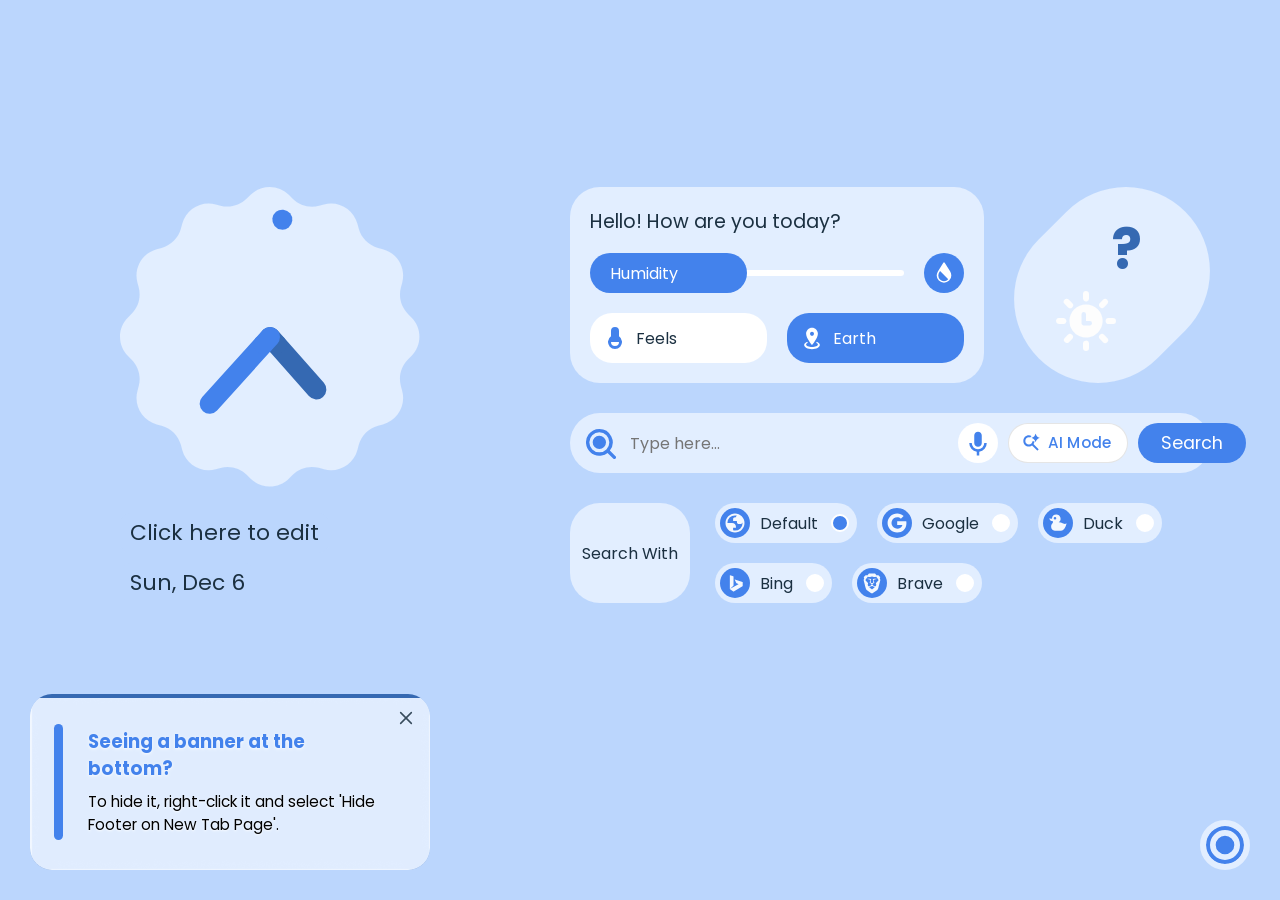
==== commit 6cb94888: "feat: add architecture documentation, wallpaper script, and automated tests" ====
--- a/index.html
+++ b/index.html
@@ -82,6 +82,9 @@
     <!-- --------------------- Loading Screen Starting --------------------- -->
     <img src="./images/Loading.png" id="LoadingScreen" fetchpriority="high" />
 
+    <!-- --------------------- Background Video Element --------------------- -->
+    <video id="bgVideo" class="bgVideo" autoplay loop muted playsinline disablepictureinpicture disableremoteplayback style="display: none;"></video>
+
     <!-- --------------------- ToDo List Setup Starting --------------------- -->
     <!-- ToDo Icon -->
     <div class="todoListCont" id="todoListCont">
@@ -1754,6 +1757,24 @@
                                             <span id="uploadWallpaperText">Upload Wallpaper</span>
                                         </button>
 
+                                        <!-- Upload Video Wallpaper Button -->
+                                        <button class="videoButton" id="uploadVideoTrigger" title="Upload Video Wallpaper">
+                                            <svg xmlns="http://www.w3.org/2000/svg" width="22" height="22" viewBox="0 0 24 24">
+                                                <path fill="currentColor"
+                                                    d="m18 16l4 2.5v-13L18 8zm-2-9a2 2 0 0 1 2 2v6a2 2 0 0 1-2 2H4a2 2 0 0 1-2-2V9a2 2 0 0 1 2-2z" />
+                                            </svg>
+                                        </button>
+
+                                        <!-- Video Play/Pause Toggle Button (shown when video wallpaper is active) -->
+                                        <button class="videoPlayPauseButton" id="videoPlayPauseTrigger" title="Pause / Play Video Background" style="display: none;">
+                                            <svg id="videoPauseIcon" xmlns="http://www.w3.org/2000/svg" width="22" height="22" viewBox="0 0 24 24">
+                                                <path fill="currentColor" d="M6 19h4V5H6zm8-14v14h4V5z"/>
+                                            </svg>
+                                            <svg id="videoPlayIcon" xmlns="http://www.w3.org/2000/svg" width="22" height="22" viewBox="0 0 24 24" style="display: none;">
+                                                <path fill="currentColor" d="M8 5v14l11-7z"/>
+                                            </svg>
+                                        </button>
+
                                         <!-- Random Wallpaper Button -->
                                         <button class="randomButton" id="randomImageTrigger">
                                             <svg xmlns="http://www.w3.org/2000/svg" width="24" height="24"
@@ -1773,8 +1794,9 @@
                                             </svg>
                                         </button>
 
-                                        <!-- Hidden File Input -->
-                                        <input type="file" id="imageUpload" accept="image/*" />
+                                        <!-- Hidden File Inputs -->
+                                        <input type="file" id="imageUpload" accept="image/*,video/mp4,video/webm,video/ogg" />
+                                        <input type="file" id="videoUpload" accept="video/mp4,video/webm,video/ogg" style="display: none;" />
                                     </div>
                                     <!-- ----End of Custom Wallpaper uploading thingsss------------- -->
 
--- a/style.css
+++ b/style.css
@@ -234,6 +234,27 @@
 	margin: 0;
 }
 
+/* Background Video Container & Performance Optimizations */
+.bgVideo {
+	position: fixed;
+	top: 0;
+	left: 0;
+	width: 100vw;
+	height: 100vh;
+	object-fit: cover;
+	z-index: -1;
+	pointer-events: none;
+	/* Hardware-accelerated composite layer for Intel HD Graphics 630 */
+	transform: translateZ(0);
+	will-change: transform;
+	backface-visibility: hidden;
+}
+
+body[data-has-video="true"] {
+	background-color: transparent !important;
+	background-image: none !important;
+}
+
 /* Early-paint dark mode: applied by preload.js before deferred scripts run.
    Uses data attributes on <html> set synchronously in <head>. */
 html[data-preferred-theme="dark"]:not(:has(#darkTheme:checked)),
@@ -284,19 +305,11 @@
 body[data-bg="wallpaper"]:has(.menuBar .themeSegment[data-active="dark"]):not(
 		:has(#darkTheme:checked)
 	)
-	> *:not(.menuBar, #bookmarksContainer),
-body[data-bg="wallpaper"]:has(.menuBar .themeSegment[data-active="dark"]):not(
-		:has(#darkTheme:checked)
-	)
-	:is(.menuCont, .bookmark-sidebar),
+	> *:not(.menuBar, #bookmarksContainer, #bgVideo),
 body[data-bg="wallpaper"][sysTheme="systemDark"]:has(
 		.menuBar .themeSegment[data-active="system"]
 	):not(:has(#darkTheme:checked))
-	> *:not(.menuBar, #bookmarksContainer),
-body[data-bg="wallpaper"][sysTheme="systemDark"]:has(
-		.menuBar .themeSegment[data-active="system"]
-	):not(:has(#darkTheme:checked))
-	:is(.menuCont, .bookmark-sidebar) {
+	> *:not(.menuBar, #bookmarksContainer, #bgVideo) {
 	filter: invert(1) hue-rotate(180deg);
 	-webkit-filter: invert(1) hue-rotate(180deg);
 
@@ -3713,6 +3726,30 @@
 .black-theme body[data-bg="wallpaper"] .opacityBarControl {
 	border-top: 1px solid #ffffff1a;
 }
+
+.black-theme .menuCont .topDiv,
+html[data-preferred-theme="dark"] .menuCont .topDiv,
+body[sysTheme="systemDark"] .menuCont .topDiv {
+	background-color: #1a1a1c;
+}
+
+.black-theme .menuCont .topDiv::after,
+html[data-preferred-theme="dark"] .menuCont .topDiv::after,
+body[sysTheme="systemDark"] .menuCont .topDiv::after {
+	background-color: #242426;
+}
+
+.black-theme .menuBar .menuCont .topRounder svg path,
+html[data-preferred-theme="dark"] .menuBar .menuCont .topRounder svg path,
+body[sysTheme="systemDark"] .menuBar .menuCont .topRounder svg path {
+	fill: #1a1a1c;
+}
+
+.black-theme .menuCont .topDiv h1,
+html[data-preferred-theme="dark"] .menuCont .topDiv h1,
+body[sysTheme="systemDark"] .menuCont .topDiv h1 {
+	color: #e8eaed;
+}
 /* ----------- End of section ------------ */
 
 .resetbtn {
@@ -3741,44 +3778,108 @@
 	display: flex;
 	justify-content: space-between;
 	align-items: center;
-	height: 50px;
+	height: 52px;
 	position: sticky;
-	inset: 0;
+	top: 0;
 	z-index: 100;
+	padding: 6px 0;
+	margin-bottom: 6px;
+	box-sizing: border-box;
 	background-color: var(--accentLightTint-blue);
+	transition:
+		background-color 0.25s ease,
+		border-color 0.25s ease;
 }
 
 #backButton {
+	width: 38px;
+	height: 38px;
+	border-radius: 50%;
+	border: 1px solid transparent;
+	background: transparent;
+	display: flex;
+	align-items: center;
+	justify-content: center;
+	cursor: pointer;
 	fill: var(--textColorDark-blue);
-	border: none;
-	background: none;
-	cursor: pointer;
+	box-sizing: border-box;
+	transition:
+		background-color 0.2s ease,
+		border-color 0.2s ease,
+		transform 0.15s ease,
+		fill 0.2s ease;
+}
+
+#backButton svg {
+	width: 22px;
+	height: 22px;
+	pointer-events: none;
+}
+
+#backButton:hover {
+	background-color: rgba(0, 0, 0, 0.08);
+	transform: scale(1.05);
+}
+
+#backButton:active {
+	transform: scale(0.95);
+}
+
+:dir(rtl) #backButton svg {
+	transform: scaleX(-1);
+}
+
+:dir(rtl) #backButton:hover svg {
+	transform: scaleX(-1) scale(1.05);
 }
 
 .rightButtons {
 	display: flex;
 	gap: 8px;
+	align-items: center;
 }
 
 #resetButton,
 #newShortcutButton {
 	fill: var(--textColorDark-blue);
-	border: none;
-	background: color-mix(in srgb, var(--bg-color-blue) 80%, transparent);
-	height: 40px;
-	width: 40px;
-	padding: 8px;
-	border-radius: 7px;
+	border: 1px solid rgba(0, 0, 0, 0.08);
+	background: color-mix(in srgb, var(--whitishColor-blue) 85%, transparent);
+	height: 38px;
+	width: 38px;
+	padding: 7px;
+	border-radius: 12px;
 	cursor: pointer;
+	display: flex;
+	align-items: center;
+	justify-content: center;
+	box-sizing: border-box;
 	transition:
-		background-color 0.3s ease,
-		fill 0.3s ease;
+		background-color 0.2s ease,
+		border-color 0.2s ease,
+		fill 0.2s ease,
+		transform 0.15s ease,
+		box-shadow 0.2s ease;
+}
+
+#resetButton svg,
+#newShortcutButton svg {
+	width: 22px;
+	height: 22px;
+	pointer-events: none;
+	transition: transform 0.3s ease;
 }
 
 #resetButton:hover,
 #newShortcutButton:hover {
 	fill: white;
 	background-color: var(--darkColor-blue);
+	transform: translateY(-1px);
+	box-shadow: 0 2px 8px rgba(0, 0, 0, 0.15);
+}
+
+#resetButton:active,
+#newShortcutButton:active {
+	transform: translateY(0);
 }
 
 #newShortcutButton svg {
@@ -3996,13 +4097,26 @@
 	display: flex;
 	align-items: center;
 	justify-content: center;
-	width: 42px;
-	height: 42px;
-	background: rgba(255, 255, 255, 0.4);
-	border: none;
-	border-radius: 7px;
+	width: 38px;
+	height: 38px;
+	background: color-mix(in srgb, var(--whitishColor-blue) 85%, transparent);
+	border: 1px solid rgba(0, 0, 0, 0.08);
+	border-radius: 12px;
 	cursor: pointer;
-	transition: 0.3s all;
+	box-sizing: border-box;
+	transition:
+		background-color 0.2s ease,
+		border-color 0.2s ease,
+		fill 0.2s ease,
+		transform 0.15s ease,
+		box-shadow 0.2s ease;
+}
+
+.shortcutDelete button svg,
+.uploadCustomIconButton svg {
+	width: 20px;
+	height: 20px;
+	pointer-events: none;
 }
 
 /* Shared hover state for action buttons */
@@ -4010,6 +4124,13 @@
 .shortcutDelete button:not(.inactive):hover {
 	fill: white;
 	background: var(--darkColor-blue);
+	transform: translateY(-1px);
+	box-shadow: 0 2px 8px rgba(0, 0, 0, 0.15);
+}
+
+.uploadCustomIconButton:not(.inactive):active,
+.shortcutDelete button:not(.inactive):active {
+	transform: translateY(0);
 }
 
 /* Color-specific hover for upload button */
@@ -4345,7 +4466,9 @@
 		color 0.3s;
 }
 
-.randomButton {
+.randomButton,
+.videoButton,
+.videoPlayPauseButton {
 	display: flex;
 	align-items: center;
 	justify-content: center;
@@ -4357,7 +4480,8 @@
 	box-shadow: 0 2px 8px rgba(0, 0, 0, 0.05);
 	transition:
 		background-color 0.3s,
-		color 0.3s;
+		color 0.3s,
+		transform 0.15s ease;
 	padding: 10px;
 }
 
@@ -4373,32 +4497,42 @@
 	cursor: pointer;
 	transition:
 		background-color 0.3s,
-		color 0.3s;
+		color 0.3s,
+		transform 0.15s ease;
 }
 
 /* Hover Effects */
 .uploadButton:hover,
-.randomButton:hover {
+.randomButton:hover,
+.videoButton:hover,
+.videoPlayPauseButton:hover {
 	background-color: var(--darkColor-blue);
 	color: var(--whitishColor-blue);
+	transform: translateY(-1px);
 }
 
 .uploadButton:active,
-.randomButton:active {
+.randomButton:active,
+.videoButton:active,
+.videoPlayPauseButton:active {
 	background-color: var(--darkerColor-blue);
+	transform: translateY(0);
 }
 
 .clearButton:hover {
 	color: var(--darkColor-blue);
 	background-color: var(--whitishColor-blue);
+	transform: translateY(-1px);
 }
 
 .clearButton:active {
 	color: var(--darkerColor-blue);
+	transform: translateY(0);
 }
 
 /* File input remains hidden */
-#imageUpload {
+#imageUpload,
+#videoUpload {
 	display: none;
 }
 
@@ -5329,7 +5463,9 @@
 }
 
 .black-theme .uploadButton,
-.black-theme .randomButton {
+.black-theme .randomButton,
+.black-theme .videoButton,
+.black-theme .videoPlayPauseButton {
 	background-color: var(--darkColor-blue);
 	color: var(--whitishColor-dark);
 }
@@ -5354,12 +5490,16 @@
 .black-theme .backupRestoreBtn:hover,
 .black-theme .uploadButton:hover,
 .black-theme .randomButton:hover,
+.black-theme .videoButton:hover,
+.black-theme .videoPlayPauseButton:hover,
 .black-theme #todoAdd:hover {
 	background-color: var(--bg-color-dark);
 }
 
 .black-theme .uploadButton:active,
 .black-theme .randomButton:active,
+.black-theme .videoButton:active,
+.black-theme .videoPlayPauseButton:active,
 .black-theme .backupRestoreBtn:active,
 .black-theme .resetbtn:active {
 	background-color: #0e0e0e;
@@ -5537,26 +5677,108 @@
 	background-color: var(--bg-color-dark);
 }
 
-.black-theme .shortcutSettingsEntry {
+.black-theme .topBar,
+html[data-preferred-theme="dark"] .topBar,
+body[sysTheme="systemDark"] .topBar {
+	background-color: #1a1a1c;
+	border-bottom: 1px solid rgba(255, 255, 255, 0.1);
+}
+
+.black-theme .pageTitle,
+html[data-preferred-theme="dark"] .pageTitle,
+body[sysTheme="systemDark"] .pageTitle {
+	color: #e8eaed;
+}
+
+.black-theme #editShortcutsListInfo,
+html[data-preferred-theme="dark"] #editShortcutsListInfo,
+body[sysTheme="systemDark"] #editShortcutsListInfo {
+	color: rgba(232, 234, 237, 0.75);
+}
+
+.black-theme .shortcutSettingsEntry,
+html[data-preferred-theme="dark"] .shortcutSettingsEntry,
+body[sysTheme="systemDark"] .shortcutSettingsEntry {
 	background-color: var(--bg-color-dark);
+}
+
+.black-theme .shortcutSettingsEntry input,
+html[data-preferred-theme="dark"] .shortcutSettingsEntry input,
+body[sysTheme="systemDark"] .shortcutSettingsEntry input {
+	color: #e8eaed;
+}
+
+.black-theme .shortcutSettingsEntry input::placeholder,
+html[data-preferred-theme="dark"] .shortcutSettingsEntry input::placeholder,
+body[sysTheme="systemDark"] .shortcutSettingsEntry input::placeholder {
+	color: rgba(232, 234, 237, 0.5);
+}
+
+.black-theme .shortcutInputRow svg,
+html[data-preferred-theme="dark"] .shortcutInputRow svg,
+body[sysTheme="systemDark"] .shortcutInputRow svg {
+	color: rgba(232, 234, 237, 0.65);
+}
+
+.black-theme .grip-container,
+html[data-preferred-theme="dark"] .grip-container,
+body[sysTheme="systemDark"] .grip-container {
+	color: rgba(232, 234, 237, 0.6);
+}
+
+.black-theme #backButton,
+html[data-preferred-theme="dark"] #backButton,
+body[sysTheme="systemDark"] #backButton {
+	fill: #e8eaed;
+}
+
+.black-theme #backButton:hover,
+html[data-preferred-theme="dark"] #backButton:hover,
+body[sysTheme="systemDark"] #backButton:hover {
+	background-color: rgba(255, 255, 255, 0.12);
+	fill: #ffffff;
 }
 
 .black-theme #resetButton,
 .black-theme #newShortcutButton,
+html[data-preferred-theme="dark"] #resetButton,
+html[data-preferred-theme="dark"] #newShortcutButton,
+body[sysTheme="systemDark"] #resetButton,
+body[sysTheme="systemDark"] #newShortcutButton {
+	background: #28282c;
+	border: 1px solid rgba(255, 255, 255, 0.1);
+	fill: #e8eaed;
+}
+
+.black-theme #resetButton:hover,
+.black-theme #newShortcutButton:hover,
+html[data-preferred-theme="dark"] #resetButton:hover,
+html[data-preferred-theme="dark"] #newShortcutButton:hover,
+body[sysTheme="systemDark"] #resetButton:hover,
+body[sysTheme="systemDark"] #newShortcutButton:hover {
+	fill: #ffffff;
+	background: #38383e;
+}
+
 .black-theme .shortcutDelete button,
-.black-theme .uploadCustomIconButton {
-	background: #232221;
-}
-
-.black-theme #resetButton:hover,
-.black-theme #newShortcutButton:hover {
-	fill: #e4e4e4;
-	background: #282828;
+.black-theme .uploadCustomIconButton,
+html[data-preferred-theme="dark"] .shortcutDelete button,
+html[data-preferred-theme="dark"] .uploadCustomIconButton,
+body[sysTheme="systemDark"] .shortcutDelete button,
+body[sysTheme="systemDark"] .uploadCustomIconButton {
+	background: #28282c;
+	border: 1px solid rgba(255, 255, 255, 0.1);
+	fill: #e8eaed;
 }
 
 .black-theme .uploadCustomIconButton:hover,
-.black-theme .shortcutDelete button:hover {
-	background: #404040;
+.black-theme .shortcutDelete button:hover,
+html[data-preferred-theme="dark"] .uploadCustomIconButton:hover,
+html[data-preferred-theme="dark"] .shortcutDelete button:hover,
+body[sysTheme="systemDark"] .uploadCustomIconButton:hover,
+body[sysTheme="systemDark"] .shortcutDelete button:hover {
+	background: #38383e;
+	fill: #ffffff;
 }
 
 .black-theme .prompt-modal-ok {
@@ -6074,7 +6296,7 @@
 	box-shadow: var(--glass-shadow-lg), var(--glass-specular);
 }
 
-/* --- Slide-Out Settings Drawer --- */
+/* --- Slide-Out Settings Drawer Glassmorphism --- */
 body[data-bg="wallpaper"] .menuBar .menuCont {
 	background-color: color-mix(
 		in srgb,
@@ -6087,6 +6309,196 @@
 	box-shadow: var(--glass-shadow-lg);
 }
 
+/* Fix drawer header and remove broken white arch / outer rounder */
+body[data-bg="wallpaper"] .menuBar .menuCont .topRounder {
+	display: none !important;
+}
+
+body[data-bg="wallpaper"] .menuCont .topDiv {
+	background-color: transparent;
+	border-bottom: 1px solid var(--glass-border-subtle);
+	height: 90px;
+	position: relative;
+}
+
+body[data-bg="wallpaper"] .menuCont .topDiv::after {
+	display: none !important;
+}
+
+body[data-bg="wallpaper"] .menuCont .topDiv h1 {
+	position: absolute;
+	inset: 0;
+	margin: auto;
+	transform: none;
+	width: fit-content;
+	height: fit-content;
+	color: var(--textColorDark-blue);
+	font-size: 1.5rem;
+	font-weight: 600;
+	letter-spacing: -0.01em;
+}
+
+body[data-bg="wallpaper"] .menuCont .optCont {
+	height: calc(100% - 90px);
+	padding-top: 14px;
+}
+
+/* Glassmorphic Tiles (GitHub & Feedback) */
+body[data-bg="wallpaper"] .tilesCont .tiles {
+	background-color: color-mix(
+		in srgb,
+		var(--darkColor-blue) calc(var(--transparency) * 2.2),
+		rgba(0, 0, 0, 0.22)
+	);
+	backdrop-filter: blur(var(--glass-blur-sm)) saturate(var(--glass-saturate));
+	-webkit-backdrop-filter: blur(var(--glass-blur-sm)) saturate(var(--glass-saturate));
+	border: 1px solid var(--glass-border-subtle);
+	box-shadow: var(--glass-shadow-sm);
+	transition: transform 0.2s ease, background-color 0.2s ease, box-shadow 0.2s ease;
+}
+
+body[data-bg="wallpaper"] .tilesCont .tiles:hover {
+	transform: translateY(-1px);
+	background-color: color-mix(
+		in srgb,
+		var(--darkColor-blue) calc(var(--transparency) * 2.8),
+		rgba(0, 0, 0, 0.32)
+	);
+	border-color: var(--glass-border-base);
+	box-shadow: var(--glass-shadow);
+}
+
+/* Glassmorphic Section Cards (Outer Container) */
+body[data-bg="wallpaper"] .sectionOuter {
+	background-color: color-mix(
+		in srgb,
+		var(--whitishColor-blue) calc(var(--transparency) * 1.2),
+		transparent
+	);
+	backdrop-filter: blur(var(--glass-blur-sm)) saturate(var(--glass-saturate));
+	-webkit-backdrop-filter: blur(var(--glass-blur-sm)) saturate(var(--glass-saturate));
+	border: 1px solid var(--glass-border-subtle);
+	box-shadow: var(--glass-shadow-sm);
+}
+
+body[data-bg="wallpaper"] .sectionOuter:hover {
+	background-color: color-mix(
+		in srgb,
+		var(--whitishColor-blue) calc(var(--transparency) * 1.5),
+		transparent
+	);
+	border-color: var(--glass-border-base);
+}
+
+/* Glassmorphic Inner Solid Cards (Transforming White Solid Cards to Frosted Glass) */
+body[data-bg="wallpaper"] .sectionInner,
+body[data-bg="wallpaper"] .appearanceSection .innerSurface {
+	background-color: color-mix(
+		in srgb,
+		white calc(var(--transparency) * 1.5),
+		transparent
+	);
+	backdrop-filter: blur(var(--glass-blur-sm)) saturate(var(--glass-saturate));
+	-webkit-backdrop-filter: blur(var(--glass-blur-sm)) saturate(var(--glass-saturate));
+	border: 1px solid var(--glass-border-subtle);
+	box-shadow: var(--glass-specular), 0 4px 16px rgba(0, 0, 0, 0.06);
+}
+
+body[data-bg="wallpaper"] .sectionInner .ttcont:not(:last-child) {
+	border-bottom: 1px solid rgba(0, 0, 0, 0.06);
+}
+
+/* Glassmorphism for Shortcut Settings (Page 2) */
+body[data-bg="wallpaper"] .topBar {
+	background-color: color-mix(
+		in srgb,
+		var(--accentLightTint-blue) calc(var(--transparency) + 5%),
+		transparent
+	);
+	backdrop-filter: blur(var(--glass-blur-lg)) saturate(var(--glass-saturate));
+	-webkit-backdrop-filter: blur(var(--glass-blur-lg)) saturate(var(--glass-saturate));
+	border-bottom: 1px solid var(--glass-border-subtle);
+}
+
+body[data-bg="wallpaper"] #backButton {
+	background-color: color-mix(
+		in srgb,
+		var(--whitishColor-blue) calc(var(--transparency) * 1.5),
+		transparent
+	);
+	backdrop-filter: blur(var(--glass-blur-sm)) saturate(var(--glass-saturate));
+	-webkit-backdrop-filter: blur(var(--glass-blur-sm)) saturate(var(--glass-saturate));
+	border: 1px solid var(--glass-border-subtle);
+	box-shadow: var(--glass-shadow-sm);
+	fill: var(--textColorDark-blue);
+}
+
+body[data-bg="wallpaper"] #backButton:hover {
+	background-color: var(--darkColor-blue);
+	fill: #ffffff;
+	border-color: transparent;
+	transform: scale(1.05);
+}
+
+body[data-bg="wallpaper"] #resetButton,
+body[data-bg="wallpaper"] #newShortcutButton {
+	background-color: color-mix(
+		in srgb,
+		var(--whitishColor-blue) calc(var(--transparency) * 1.5),
+		transparent
+	);
+	backdrop-filter: blur(var(--glass-blur-sm)) saturate(var(--glass-saturate));
+	-webkit-backdrop-filter: blur(var(--glass-blur-sm)) saturate(var(--glass-saturate));
+	border: 1px solid var(--glass-border-subtle);
+	box-shadow: var(--glass-shadow-sm);
+	fill: var(--textColorDark-blue);
+}
+
+body[data-bg="wallpaper"] #resetButton:hover,
+body[data-bg="wallpaper"] #newShortcutButton:hover {
+	background-color: var(--darkColor-blue);
+	fill: #ffffff;
+	border-color: transparent;
+}
+
+body[data-bg="wallpaper"] .shortcutDelete button,
+body[data-bg="wallpaper"] .uploadCustomIconButton {
+	background-color: color-mix(
+		in srgb,
+		var(--whitishColor-blue) calc(var(--transparency) * 1.5),
+		transparent
+	);
+	backdrop-filter: blur(var(--glass-blur-sm)) saturate(var(--glass-saturate));
+	-webkit-backdrop-filter: blur(var(--glass-blur-sm)) saturate(var(--glass-saturate));
+	border: 1px solid var(--glass-border-subtle);
+	box-shadow: var(--glass-shadow-sm);
+	fill: var(--textColorDark-blue);
+}
+
+body[data-bg="wallpaper"] .shortcutDelete button:hover,
+body[data-bg="wallpaper"] .uploadCustomIconButton:hover {
+	background-color: var(--darkColor-blue);
+	fill: #ffffff;
+	border-color: transparent;
+}
+
+body[data-bg="wallpaper"] .shortcutSettingsEntry {
+	background-color: color-mix(
+		in srgb,
+		var(--whitishColor-blue) calc(var(--transparency) * 1.5),
+		transparent
+	);
+	backdrop-filter: blur(var(--glass-blur-sm)) saturate(var(--glass-saturate));
+	-webkit-backdrop-filter: blur(var(--glass-blur-sm)) saturate(var(--glass-saturate));
+	border: 1px solid var(--glass-border-subtle);
+	box-shadow: var(--glass-shadow-sm);
+}
+
+/* Bookmark sidebar cleanup in wallpaper mode */
+body[data-bg="wallpaper"] .bookmark-sidebar .topOutRoundCorner {
+	display: none !important;
+}
+
 /* --- Dark Theme Harmonization --- */
 .black-theme,
 html[data-preferred-theme="dark"],
@@ -6101,6 +6513,233 @@
 html[data-preferred-theme="dark"] body[data-bg="wallpaper"] .todo-container .addTaskCont,
 body[data-bg="wallpaper"][sysTheme="systemDark"] .todo-container .addTaskCont {
 	background-color: color-mix(in srgb, #2a2a2a 70%, transparent);
+}
+
+/* Dark Theme Adaptations for Settings Drawer & Cards */
+.black-theme body[data-bg="wallpaper"] .menuBar .menuCont,
+html[data-preferred-theme="dark"] body[data-bg="wallpaper"] .menuBar .menuCont,
+body[data-bg="wallpaper"]:has(.themeSegment[data-active="dark"]) .menuBar .menuCont,
+body[data-bg="wallpaper"][sysTheme="systemDark"]:has(.themeSegment[data-active="system"]) .menuBar .menuCont {
+	background-color: rgba(22, 22, 26, calc(0.68 + (var(--transparency) - 0.5) * 0.25));
+	border-inline-start: 1px solid rgba(255, 255, 255, 0.14);
+	box-shadow: -8px 0 32px rgba(0, 0, 0, 0.45);
+}
+
+.black-theme body[data-bg="wallpaper"] .menuCont .topDiv h1,
+html[data-preferred-theme="dark"] body[data-bg="wallpaper"] .menuCont .topDiv h1,
+body[data-bg="wallpaper"]:has(.themeSegment[data-active="dark"]) .menuCont .topDiv h1,
+body[data-bg="wallpaper"][sysTheme="systemDark"]:has(.themeSegment[data-active="system"]) .menuCont .topDiv h1 {
+	color: #e8eaed;
+}
+
+.black-theme body[data-bg="wallpaper"] .sectionOuter,
+html[data-preferred-theme="dark"] body[data-bg="wallpaper"] .sectionOuter,
+body[data-bg="wallpaper"]:has(.themeSegment[data-active="dark"]) .sectionOuter,
+body[data-bg="wallpaper"][sysTheme="systemDark"]:has(.themeSegment[data-active="system"]) .sectionOuter {
+	background-color: rgba(255, 255, 255, 0.05);
+	border: 1px solid rgba(255, 255, 255, 0.12);
+	box-shadow: 0 4px 20px rgba(0, 0, 0, 0.2);
+}
+
+.black-theme body[data-bg="wallpaper"] .sectionOuter:hover,
+html[data-preferred-theme="dark"] body[data-bg="wallpaper"] .sectionOuter:hover,
+body[data-bg="wallpaper"]:has(.themeSegment[data-active="dark"]) .sectionOuter:hover,
+body[data-bg="wallpaper"][sysTheme="systemDark"]:has(.themeSegment[data-active="system"]) .sectionOuter:hover {
+	background-color: rgba(255, 255, 255, 0.08);
+	border-color: rgba(255, 255, 255, 0.18);
+}
+
+.black-theme body[data-bg="wallpaper"] .sectionInner,
+.black-theme body[data-bg="wallpaper"] .appearanceSection .innerSurface,
+html[data-preferred-theme="dark"] body[data-bg="wallpaper"] .sectionInner,
+html[data-preferred-theme="dark"] body[data-bg="wallpaper"] .appearanceSection .innerSurface,
+body[data-bg="wallpaper"]:has(.themeSegment[data-active="dark"]) .sectionInner,
+body[data-bg="wallpaper"]:has(.themeSegment[data-active="dark"]) .appearanceSection .innerSurface,
+body[data-bg="wallpaper"][sysTheme="systemDark"]:has(.themeSegment[data-active="system"]) .sectionInner,
+body[data-bg="wallpaper"][sysTheme="systemDark"]:has(.themeSegment[data-active="system"]) .appearanceSection .innerSurface {
+	background-color: rgba(255, 255, 255, 0.08);
+	border: 1px solid rgba(255, 255, 255, 0.14);
+	box-shadow: inset 0 1px 0 rgba(255, 255, 255, 0.15), 0 4px 16px rgba(0, 0, 0, 0.25);
+}
+
+.black-theme body[data-bg="wallpaper"] .sectionInner .ttcont:not(:last-child),
+html[data-preferred-theme="dark"] body[data-bg="wallpaper"] .sectionInner .ttcont:not(:last-child),
+body[data-bg="wallpaper"]:has(.themeSegment[data-active="dark"]) .sectionInner .ttcont:not(:last-child),
+body[data-bg="wallpaper"][sysTheme="systemDark"]:has(.themeSegment[data-active="system"]) .sectionInner .ttcont:not(:last-child) {
+	border-bottom: 1px solid rgba(255, 255, 255, 0.08);
+}
+
+.black-theme body[data-bg="wallpaper"] .sectionTitle,
+html[data-preferred-theme="dark"] body[data-bg="wallpaper"] .sectionTitle,
+body[data-bg="wallpaper"]:has(.themeSegment[data-active="dark"]) .sectionTitle,
+body[data-bg="wallpaper"][sysTheme="systemDark"]:has(.themeSegment[data-active="system"]) .sectionTitle {
+	color: #e8eaed;
+}
+
+.black-theme body[data-bg="wallpaper"] .sectionChevron,
+html[data-preferred-theme="dark"] body[data-bg="wallpaper"] .sectionChevron,
+body[data-bg="wallpaper"]:has(.themeSegment[data-active="dark"]) .sectionChevron,
+body[data-bg="wallpaper"][sysTheme="systemDark"]:has(.themeSegment[data-active="system"]) .sectionChevron {
+	border-color: #e8eaed;
+}
+
+.black-theme body[data-bg="wallpaper"] .sectionInner .bigText,
+html[data-preferred-theme="dark"] body[data-bg="wallpaper"] .sectionInner .bigText,
+body[data-bg="wallpaper"]:has(.themeSegment[data-active="dark"]) .sectionInner .bigText,
+body[data-bg="wallpaper"][sysTheme="systemDark"]:has(.themeSegment[data-active="system"]) .sectionInner .bigText {
+	color: #e8eaed;
+}
+
+.black-theme body[data-bg="wallpaper"] .sectionInner .infoText,
+html[data-preferred-theme="dark"] body[data-bg="wallpaper"] .sectionInner .infoText,
+body[data-bg="wallpaper"]:has(.themeSegment[data-active="dark"]) .sectionInner .infoText,
+body[data-bg="wallpaper"][sysTheme="systemDark"]:has(.themeSegment[data-active="system"]) .sectionInner .infoText {
+	color: rgba(232, 234, 237, 0.75);
+}
+
+.black-theme body[data-bg="wallpaper"] .tilesCont .tiles,
+html[data-preferred-theme="dark"] body[data-bg="wallpaper"] .tilesCont .tiles,
+body[data-bg="wallpaper"]:has(.themeSegment[data-active="dark"]) .tilesCont .tiles,
+body[data-bg="wallpaper"][sysTheme="systemDark"]:has(.themeSegment[data-active="system"]) .tilesCont .tiles {
+	background-color: rgba(255, 255, 255, 0.12);
+	border-color: rgba(255, 255, 255, 0.18);
+	color: #ffffff;
+}
+
+.black-theme body[data-bg="wallpaper"] .tilesCont .tiles:hover,
+html[data-preferred-theme="dark"] body[data-bg="wallpaper"] .tilesCont .tiles:hover,
+body[data-bg="wallpaper"]:has(.themeSegment[data-active="dark"]) .tilesCont .tiles:hover,
+body[data-bg="wallpaper"][sysTheme="systemDark"]:has(.themeSegment[data-active="system"]) .tilesCont .tiles:hover {
+	background-color: rgba(255, 255, 255, 0.2);
+	border-color: rgba(255, 255, 255, 0.28);
+}
+
+.black-theme body[data-bg="wallpaper"] .topBar,
+html[data-preferred-theme="dark"] body[data-bg="wallpaper"] .topBar,
+body[data-bg="wallpaper"]:has(.themeSegment[data-active="dark"]) .topBar,
+body[data-bg="wallpaper"][sysTheme="systemDark"]:has(.themeSegment[data-active="system"]) .topBar {
+	background-color: rgba(22, 22, 26, calc(0.75 + (var(--transparency) - 0.5) * 0.25));
+	border-bottom: 1px solid rgba(255, 255, 255, 0.12);
+}
+
+.black-theme body[data-bg="wallpaper"] .pageTitle,
+html[data-preferred-theme="dark"] body[data-bg="wallpaper"] .pageTitle,
+body[data-bg="wallpaper"]:has(.themeSegment[data-active="dark"]) .pageTitle,
+body[data-bg="wallpaper"][sysTheme="systemDark"]:has(.themeSegment[data-active="system"]) .pageTitle {
+	color: #e8eaed;
+}
+
+.black-theme body[data-bg="wallpaper"] #editShortcutsListInfo,
+html[data-preferred-theme="dark"] body[data-bg="wallpaper"] #editShortcutsListInfo,
+body[data-bg="wallpaper"]:has(.themeSegment[data-active="dark"]) #editShortcutsListInfo,
+body[data-bg="wallpaper"][sysTheme="systemDark"]:has(.themeSegment[data-active="system"]) #editShortcutsListInfo {
+	color: rgba(232, 234, 237, 0.75);
+}
+
+.black-theme body[data-bg="wallpaper"] #backButton,
+html[data-preferred-theme="dark"] body[data-bg="wallpaper"] #backButton,
+body[data-bg="wallpaper"]:has(.themeSegment[data-active="dark"]) #backButton,
+body[data-bg="wallpaper"][sysTheme="systemDark"]:has(.themeSegment[data-active="system"]) #backButton {
+	background-color: rgba(255, 255, 255, 0.1);
+	border: 1px solid rgba(255, 255, 255, 0.15);
+	fill: #e8eaed;
+}
+
+.black-theme body[data-bg="wallpaper"] #backButton:hover,
+html[data-preferred-theme="dark"] body[data-bg="wallpaper"] #backButton:hover,
+body[data-bg="wallpaper"]:has(.themeSegment[data-active="dark"]) #backButton:hover,
+body[data-bg="wallpaper"][sysTheme="systemDark"]:has(.themeSegment[data-active="system"]) #backButton:hover {
+	background-color: rgba(255, 255, 255, 0.22);
+	fill: #ffffff;
+	border-color: rgba(255, 255, 255, 0.25);
+}
+
+.black-theme body[data-bg="wallpaper"] #resetButton,
+.black-theme body[data-bg="wallpaper"] #newShortcutButton,
+html[data-preferred-theme="dark"] body[data-bg="wallpaper"] #resetButton,
+html[data-preferred-theme="dark"] body[data-bg="wallpaper"] #newShortcutButton,
+body[data-bg="wallpaper"]:has(.themeSegment[data-active="dark"]) #resetButton,
+body[data-bg="wallpaper"]:has(.themeSegment[data-active="dark"]) #newShortcutButton,
+body[data-bg="wallpaper"][sysTheme="systemDark"]:has(.themeSegment[data-active="system"]) #resetButton,
+body[data-bg="wallpaper"][sysTheme="systemDark"]:has(.themeSegment[data-active="system"]) #newShortcutButton {
+	background-color: rgba(255, 255, 255, 0.1);
+	border: 1px solid rgba(255, 255, 255, 0.15);
+	fill: #e8eaed;
+}
+
+.black-theme body[data-bg="wallpaper"] #resetButton:hover,
+.black-theme body[data-bg="wallpaper"] #newShortcutButton:hover,
+html[data-preferred-theme="dark"] body[data-bg="wallpaper"] #resetButton:hover,
+html[data-preferred-theme="dark"] body[data-bg="wallpaper"] #newShortcutButton:hover,
+body[data-bg="wallpaper"]:has(.themeSegment[data-active="dark"]) #resetButton:hover,
+body[data-bg="wallpaper"]:has(.themeSegment[data-active="dark"]) #newShortcutButton:hover,
+body[data-bg="wallpaper"][sysTheme="systemDark"]:has(.themeSegment[data-active="system"]) #resetButton:hover,
+body[data-bg="wallpaper"][sysTheme="systemDark"]:has(.themeSegment[data-active="system"]) #newShortcutButton:hover {
+	background-color: rgba(255, 255, 255, 0.22);
+	fill: #ffffff;
+	border-color: rgba(255, 255, 255, 0.25);
+}
+
+.black-theme body[data-bg="wallpaper"] .shortcutDelete button,
+.black-theme body[data-bg="wallpaper"] .uploadCustomIconButton,
+html[data-preferred-theme="dark"] body[data-bg="wallpaper"] .shortcutDelete button,
+html[data-preferred-theme="dark"] body[data-bg="wallpaper"] .uploadCustomIconButton,
+body[data-bg="wallpaper"]:has(.themeSegment[data-active="dark"]) .shortcutDelete button,
+body[data-bg="wallpaper"]:has(.themeSegment[data-active="dark"]) .uploadCustomIconButton,
+body[data-bg="wallpaper"][sysTheme="systemDark"]:has(.themeSegment[data-active="system"]) .shortcutDelete button,
+body[data-bg="wallpaper"][sysTheme="systemDark"]:has(.themeSegment[data-active="system"]) .uploadCustomIconButton {
+	background-color: rgba(255, 255, 255, 0.1);
+	border: 1px solid rgba(255, 255, 255, 0.14);
+	fill: #e8eaed;
+}
+
+.black-theme body[data-bg="wallpaper"] .shortcutDelete button:hover,
+.black-theme body[data-bg="wallpaper"] .uploadCustomIconButton:hover,
+html[data-preferred-theme="dark"] body[data-bg="wallpaper"] .shortcutDelete button:hover,
+html[data-preferred-theme="dark"] body[data-bg="wallpaper"] .uploadCustomIconButton:hover,
+body[data-bg="wallpaper"]:has(.themeSegment[data-active="dark"]) .shortcutDelete button:hover,
+body[data-bg="wallpaper"]:has(.themeSegment[data-active="dark"]) .uploadCustomIconButton:hover,
+body[data-bg="wallpaper"][sysTheme="systemDark"]:has(.themeSegment[data-active="system"]) .shortcutDelete button:hover,
+body[data-bg="wallpaper"][sysTheme="systemDark"]:has(.themeSegment[data-active="system"]) .uploadCustomIconButton:hover {
+	background-color: rgba(255, 255, 255, 0.22);
+	fill: #ffffff;
+	border-color: rgba(255, 255, 255, 0.25);
+}
+
+.black-theme body[data-bg="wallpaper"] .shortcutSettingsEntry,
+html[data-preferred-theme="dark"] body[data-bg="wallpaper"] .shortcutSettingsEntry,
+body[data-bg="wallpaper"]:has(.themeSegment[data-active="dark"]) .shortcutSettingsEntry,
+body[data-bg="wallpaper"][sysTheme="systemDark"]:has(.themeSegment[data-active="system"]) .shortcutSettingsEntry {
+	background-color: rgba(255, 255, 255, 0.08);
+	border: 1px solid rgba(255, 255, 255, 0.14);
+}
+
+.black-theme body[data-bg="wallpaper"] .shortcutSettingsEntry input,
+html[data-preferred-theme="dark"] body[data-bg="wallpaper"] .shortcutSettingsEntry input,
+body[data-bg="wallpaper"]:has(.themeSegment[data-active="dark"]) .shortcutSettingsEntry input,
+body[data-bg="wallpaper"][sysTheme="systemDark"]:has(.themeSegment[data-active="system"]) .shortcutSettingsEntry input {
+	color: #e8eaed;
+}
+
+.black-theme body[data-bg="wallpaper"] .shortcutSettingsEntry input::placeholder,
+html[data-preferred-theme="dark"] body[data-bg="wallpaper"] .shortcutSettingsEntry input::placeholder,
+body[data-bg="wallpaper"]:has(.themeSegment[data-active="dark"]) .shortcutSettingsEntry input::placeholder,
+body[data-bg="wallpaper"][sysTheme="systemDark"]:has(.themeSegment[data-active="system"]) .shortcutSettingsEntry input::placeholder {
+	color: rgba(232, 234, 237, 0.5);
+}
+
+.black-theme body[data-bg="wallpaper"] .shortcutInputRow svg,
+html[data-preferred-theme="dark"] body[data-bg="wallpaper"] .shortcutInputRow svg,
+body[data-bg="wallpaper"]:has(.themeSegment[data-active="dark"]) .shortcutInputRow svg,
+body[data-bg="wallpaper"][sysTheme="systemDark"]:has(.themeSegment[data-active="system"]) .shortcutInputRow svg {
+	color: rgba(232, 234, 237, 0.65);
+}
+
+.black-theme body[data-bg="wallpaper"] .grip-container,
+html[data-preferred-theme="dark"] body[data-bg="wallpaper"] .grip-container,
+body[data-bg="wallpaper"]:has(.themeSegment[data-active="dark"]) .grip-container,
+body[data-bg="wallpaper"][sysTheme="systemDark"]:has(.themeSegment[data-active="system"]) .grip-container {
+	color: rgba(232, 234, 237, 0.6);
 }
 
 /* --- Accessibility: Reduced Transparency Support --- */
@@ -6122,7 +6761,18 @@
 	body[data-bg="wallpaper"] #prompt-modal-container,
 	body[data-bg="wallpaper"] .ai-settings-modal,
 	body[data-bg="wallpaper"] #editBookmarkModal,
-	body[data-bg="wallpaper"] .menuBar .menuCont {
+	body[data-bg="wallpaper"] .menuBar .menuCont,
+	body[data-bg="wallpaper"] .sectionOuter,
+	body[data-bg="wallpaper"] .sectionInner,
+	body[data-bg="wallpaper"] .appearanceSection .innerSurface,
+	body[data-bg="wallpaper"] .tilesCont .tiles,
+	body[data-bg="wallpaper"] .topBar,
+	body[data-bg="wallpaper"] #backButton,
+	body[data-bg="wallpaper"] #resetButton,
+	body[data-bg="wallpaper"] #newShortcutButton,
+	body[data-bg="wallpaper"] .shortcutDelete button,
+	body[data-bg="wallpaper"] .uploadCustomIconButton,
+	body[data-bg="wallpaper"] .shortcutSettingsEntry {
 		backdrop-filter: none !important;
 		-webkit-backdrop-filter: none !important;
 	}
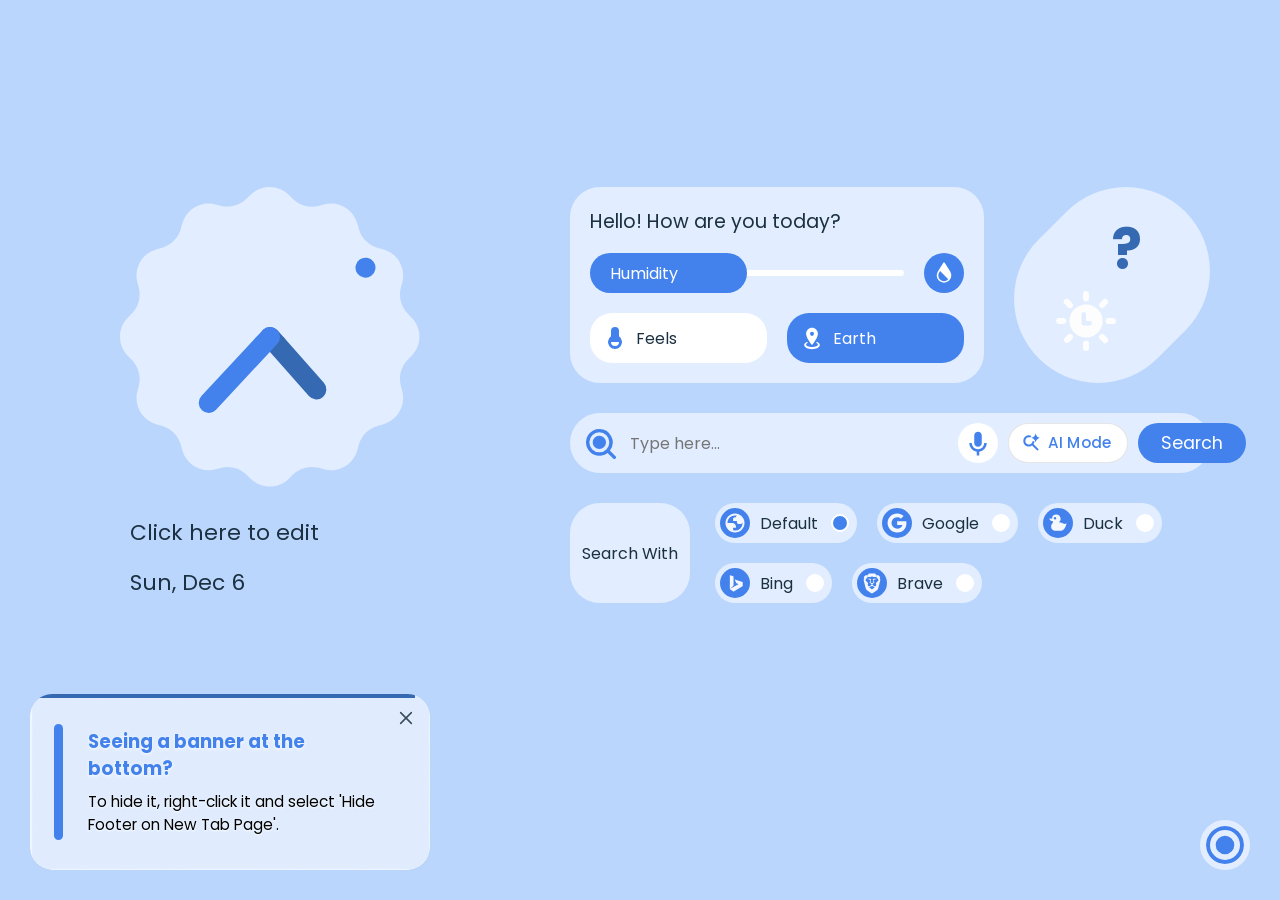
==== commit c79fb6c2: "feat: add video wallpaper support and system architecture specification documentation" ====
--- a/index.html
+++ b/index.html
@@ -1762,6 +1762,13 @@
                                             <svg xmlns="http://www.w3.org/2000/svg" width="22" height="22" viewBox="0 0 24 24">
                                                 <path fill="currentColor"
                                                     d="m18 16l4 2.5v-13L18 8zm-2-9a2 2 0 0 1 2 2v6a2 2 0 0 1-2 2H4a2 2 0 0 1-2-2V9a2 2 0 0 1 2-2z" />
+                                            </svg>
+                                        </button>
+
+                                        <!-- Switch between Image and Video Button -->
+                                        <button class="switchMediaButton" id="switchMediaTrigger" title="Switch between photo and video wallpaper">
+                                            <svg xmlns="http://www.w3.org/2000/svg" width="20" height="20" viewBox="0 0 24 24">
+                                                <path fill="currentColor" d="M6.99 11L3 15l3.99 4v-3H14v-2H6.99v-3zM21 9l-3.99-4v3H10v2h7.01v3L21 9z"/>
                                             </svg>
                                         </button>
 
--- a/style.css
+++ b/style.css
@@ -4468,6 +4468,7 @@
 
 .randomButton,
 .videoButton,
+.switchMediaButton,
 .videoPlayPauseButton {
 	display: flex;
 	align-items: center;
@@ -4505,6 +4506,7 @@
 .uploadButton:hover,
 .randomButton:hover,
 .videoButton:hover,
+.switchMediaButton:hover,
 .videoPlayPauseButton:hover {
 	background-color: var(--darkColor-blue);
 	color: var(--whitishColor-blue);
@@ -4514,6 +4516,7 @@
 .uploadButton:active,
 .randomButton:active,
 .videoButton:active,
+.switchMediaButton:active,
 .videoPlayPauseButton:active {
 	background-color: var(--darkerColor-blue);
 	transform: translateY(0);
@@ -5465,6 +5468,7 @@
 .black-theme .uploadButton,
 .black-theme .randomButton,
 .black-theme .videoButton,
+.black-theme .switchMediaButton,
 .black-theme .videoPlayPauseButton {
 	background-color: var(--darkColor-blue);
 	color: var(--whitishColor-dark);
@@ -5491,6 +5495,7 @@
 .black-theme .uploadButton:hover,
 .black-theme .randomButton:hover,
 .black-theme .videoButton:hover,
+.black-theme .switchMediaButton:hover,
 .black-theme .videoPlayPauseButton:hover,
 .black-theme #todoAdd:hover {
 	background-color: var(--bg-color-dark);
@@ -5499,6 +5504,7 @@
 .black-theme .uploadButton:active,
 .black-theme .randomButton:active,
 .black-theme .videoButton:active,
+.black-theme .switchMediaButton:active,
 .black-theme .videoPlayPauseButton:active,
 .black-theme .backupRestoreBtn:active,
 .black-theme .resetbtn:active {
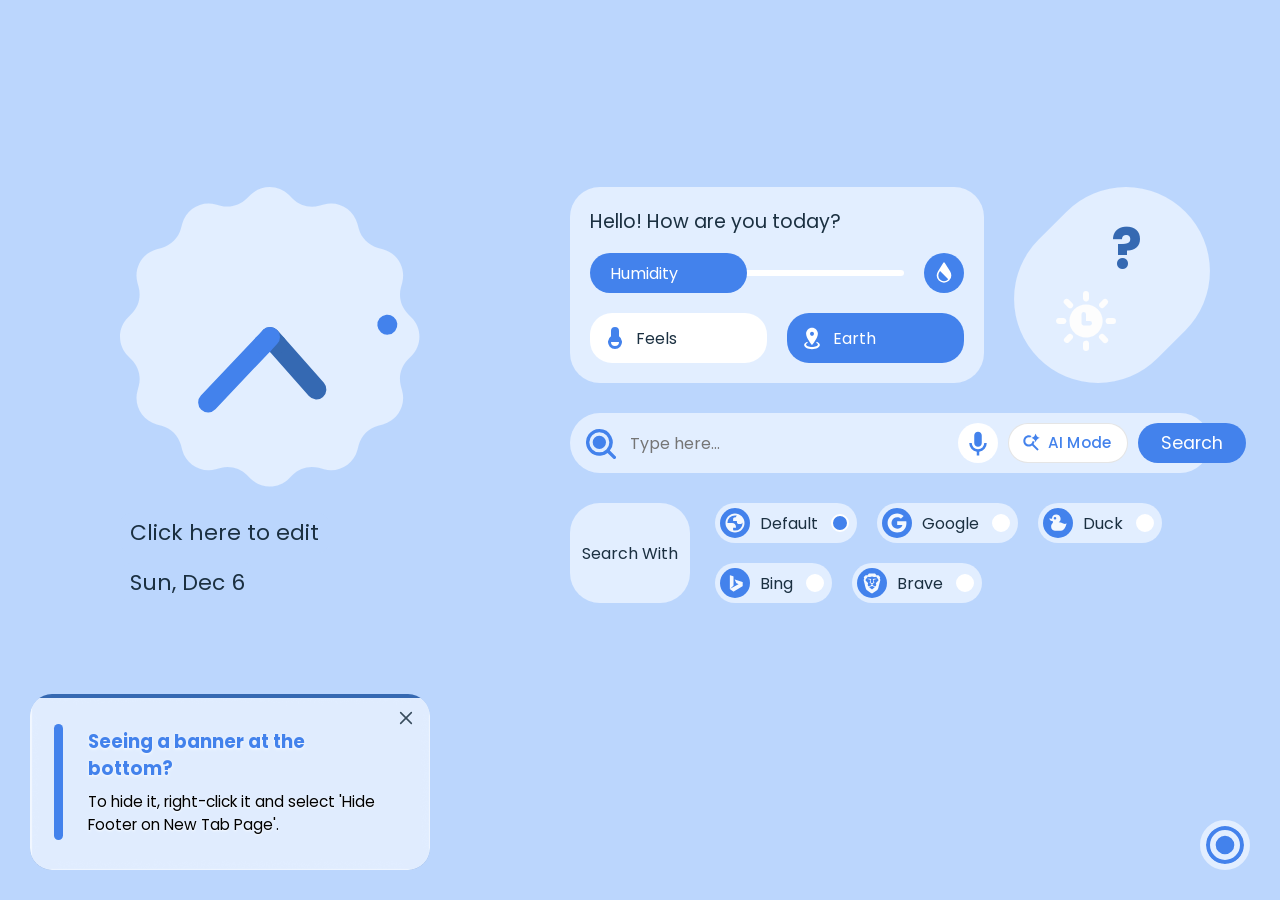
==== commit f2f4491b: "feat: implement wallpaper script and add architectural documentation and tests" ====
--- a/index.html
+++ b/index.html
@@ -1769,16 +1769,6 @@
                                         <button class="switchMediaButton" id="switchMediaTrigger" title="Switch between photo and video wallpaper">
                                             <svg xmlns="http://www.w3.org/2000/svg" width="20" height="20" viewBox="0 0 24 24">
                                                 <path fill="currentColor" d="M6.99 11L3 15l3.99 4v-3H14v-2H6.99v-3zM21 9l-3.99-4v3H10v2h7.01v3L21 9z"/>
-                                            </svg>
-                                        </button>
-
-                                        <!-- Video Play/Pause Toggle Button (shown when video wallpaper is active) -->
-                                        <button class="videoPlayPauseButton" id="videoPlayPauseTrigger" title="Pause / Play Video Background" style="display: none;">
-                                            <svg id="videoPauseIcon" xmlns="http://www.w3.org/2000/svg" width="22" height="22" viewBox="0 0 24 24">
-                                                <path fill="currentColor" d="M6 19h4V5H6zm8-14v14h4V5z"/>
-                                            </svg>
-                                            <svg id="videoPlayIcon" xmlns="http://www.w3.org/2000/svg" width="22" height="22" viewBox="0 0 24 24" style="display: none;">
-                                                <path fill="currentColor" d="M8 5v14l11-7z"/>
                                             </svg>
                                         </button>
 
--- a/style.css
+++ b/style.css
@@ -4468,8 +4468,7 @@
 
 .randomButton,
 .videoButton,
-.switchMediaButton,
-.videoPlayPauseButton {
+.switchMediaButton {
 	display: flex;
 	align-items: center;
 	justify-content: center;
@@ -4506,8 +4505,7 @@
 .uploadButton:hover,
 .randomButton:hover,
 .videoButton:hover,
-.switchMediaButton:hover,
-.videoPlayPauseButton:hover {
+.switchMediaButton:hover {
 	background-color: var(--darkColor-blue);
 	color: var(--whitishColor-blue);
 	transform: translateY(-1px);
@@ -4516,8 +4514,7 @@
 .uploadButton:active,
 .randomButton:active,
 .videoButton:active,
-.switchMediaButton:active,
-.videoPlayPauseButton:active {
+.switchMediaButton:active {
 	background-color: var(--darkerColor-blue);
 	transform: translateY(0);
 }
@@ -5468,8 +5465,7 @@
 .black-theme .uploadButton,
 .black-theme .randomButton,
 .black-theme .videoButton,
-.black-theme .switchMediaButton,
-.black-theme .videoPlayPauseButton {
+.black-theme .switchMediaButton {
 	background-color: var(--darkColor-blue);
 	color: var(--whitishColor-dark);
 }
@@ -5496,7 +5492,6 @@
 .black-theme .randomButton:hover,
 .black-theme .videoButton:hover,
 .black-theme .switchMediaButton:hover,
-.black-theme .videoPlayPauseButton:hover,
 .black-theme #todoAdd:hover {
 	background-color: var(--bg-color-dark);
 }
@@ -5505,7 +5500,6 @@
 .black-theme .randomButton:active,
 .black-theme .videoButton:active,
 .black-theme .switchMediaButton:active,
-.black-theme .videoPlayPauseButton:active,
 .black-theme .backupRestoreBtn:active,
 .black-theme .resetbtn:active {
 	background-color: #0e0e0e;
@@ -6500,6 +6494,281 @@
 	box-shadow: var(--glass-shadow-sm);
 }
 
+/* ==============================================================
+   Glassmorphic Buttons & Interactive Controls (Wallpaper Mode)
+   Transforms all buttons into frosted translucent glass with specular
+   edges, depth shadows, and harmonized hover transitions.
+   ============================================================== */
+
+/* Wallpaper Action Buttons (.uploadButton, .randomButton, .videoButton, .switchMediaButton) */
+body[data-bg="wallpaper"] .uploadButton,
+body[data-bg="wallpaper"] .randomButton,
+body[data-bg="wallpaper"] .videoButton,
+body[data-bg="wallpaper"] .switchMediaButton {
+	background-color: color-mix(
+		in srgb,
+		var(--whitishColor-blue) calc(var(--transparency) * 1.5),
+		rgba(255, 255, 255, 0.45)
+	);
+	backdrop-filter: blur(var(--glass-blur-sm)) saturate(var(--glass-saturate));
+	-webkit-backdrop-filter: blur(var(--glass-blur-sm)) saturate(var(--glass-saturate));
+	border: 1px solid var(--glass-border-subtle);
+	box-shadow: var(--glass-specular), var(--glass-shadow-sm);
+	color: var(--darkColor-blue);
+	transition: background-color 0.25s ease, transform 0.15s ease, border-color 0.25s ease, box-shadow 0.25s ease, color 0.25s ease;
+}
+
+body[data-bg="wallpaper"] .uploadButton:hover,
+body[data-bg="wallpaper"] .randomButton:hover,
+body[data-bg="wallpaper"] .videoButton:hover,
+body[data-bg="wallpaper"] .switchMediaButton:hover {
+	background-color: var(--darkColor-blue);
+	color: var(--whitishColor-blue);
+	border-color: var(--glass-border-base);
+	transform: translateY(-1px);
+	box-shadow: 0 4px 14px rgba(0, 0, 0, 0.16), var(--glass-specular);
+}
+
+body[data-bg="wallpaper"] .uploadButton:active,
+body[data-bg="wallpaper"] .randomButton:active,
+body[data-bg="wallpaper"] .videoButton:active,
+body[data-bg="wallpaper"] .switchMediaButton:active {
+	transform: translateY(0);
+}
+
+/* Clear Background Button */
+body[data-bg="wallpaper"] .clearButton {
+	background-color: color-mix(
+		in srgb,
+		var(--darkColor-blue) 75%,
+		rgba(0, 0, 0, 0.25)
+	);
+	backdrop-filter: blur(var(--glass-blur-sm)) saturate(var(--glass-saturate));
+	-webkit-backdrop-filter: blur(var(--glass-blur-sm)) saturate(var(--glass-saturate));
+	border: 1px solid var(--glass-border-subtle);
+	box-shadow: var(--glass-specular), var(--glass-shadow-sm);
+	color: var(--whitishColor-blue);
+	transition: background-color 0.25s ease, transform 0.15s ease, border-color 0.25s ease, box-shadow 0.25s ease, color 0.25s ease;
+}
+
+body[data-bg="wallpaper"] .clearButton:hover {
+	background-color: color-mix(
+		in srgb,
+		var(--darkerColor-blue) 90%,
+		rgba(0, 0, 0, 0.4)
+	);
+	color: #ffffff;
+	border-color: var(--glass-border-base);
+	transform: translateY(-1px);
+	box-shadow: 0 4px 14px rgba(0, 0, 0, 0.22), var(--glass-specular);
+}
+
+body[data-bg="wallpaper"] .clearButton:active {
+	transform: translateY(0);
+}
+
+/* Theme Segment Controls & Indicator */
+body[data-bg="wallpaper"] .themeSegment {
+	background-color: color-mix(
+		in srgb,
+		var(--accentLightTint-blue) calc(var(--transparency) * 1.2),
+		rgba(0, 0, 0, 0.08)
+	);
+	backdrop-filter: blur(var(--glass-blur-sm)) saturate(var(--glass-saturate));
+	-webkit-backdrop-filter: blur(var(--glass-blur-sm)) saturate(var(--glass-saturate));
+	border: 1px solid var(--glass-border-subtle);
+	box-shadow: var(--glass-shadow-sm);
+}
+
+body[data-bg="wallpaper"] .themeIndicator {
+	background: color-mix(in srgb, white 70%, transparent);
+	backdrop-filter: blur(var(--glass-blur-sm));
+	-webkit-backdrop-filter: blur(var(--glass-blur-sm));
+	border: 1px solid var(--glass-border-subtle);
+	box-shadow: 0 2px 8px rgba(0, 0, 0, 0.1), var(--glass-specular);
+}
+
+/* Color Palette Buttons & Containers */
+body[data-bg="wallpaper"] .themingStuff .btn,
+body[data-bg="wallpaper"] .languageIcon {
+	background-color: color-mix(
+		in srgb,
+		var(--whitishColor-blue) calc(var(--transparency) * 1.5),
+		rgba(255, 255, 255, 0.45)
+	);
+	backdrop-filter: blur(var(--glass-blur-sm)) saturate(var(--glass-saturate));
+	-webkit-backdrop-filter: blur(var(--glass-blur-sm)) saturate(var(--glass-saturate));
+	border: 1px solid var(--glass-border-subtle);
+	box-shadow: var(--glass-specular), var(--glass-shadow-sm);
+}
+
+body[data-bg="wallpaper"] .colorsContainer {
+	background-color: color-mix(
+		in srgb,
+		white calc(var(--transparency) * 1.4),
+		rgba(255, 255, 255, 0.45)
+	);
+	backdrop-filter: blur(var(--glass-blur-sm)) saturate(var(--glass-saturate));
+	-webkit-backdrop-filter: blur(var(--glass-blur-sm)) saturate(var(--glass-saturate));
+	border: 1px solid var(--glass-border-subtle);
+	box-shadow: var(--glass-specular), 0 4px 16px rgba(0, 0, 0, 0.06);
+}
+
+body[data-bg="wallpaper"] .colorPickerLabel {
+	background-color: color-mix(
+		in srgb,
+		var(--accentLightTint-blue) 65%,
+		transparent
+	);
+	backdrop-filter: blur(var(--glass-blur-sm)) saturate(var(--glass-saturate));
+	-webkit-backdrop-filter: blur(var(--glass-blur-sm)) saturate(var(--glass-saturate));
+	border: 1px solid var(--glass-border-subtle);
+	box-shadow: var(--glass-shadow-sm);
+	color: var(--textColorDark-blue);
+}
+
+body[data-bg="wallpaper"] .colorPickerLabel:hover {
+	background-color: color-mix(
+		in srgb,
+		var(--darkColor-blue) 85%,
+		transparent
+	);
+	color: #ffffff;
+	border-color: var(--glass-border-base);
+}
+
+/* Opacity Slider Pill */
+body[data-bg="wallpaper"] .opacitySlider {
+	background-color: color-mix(
+		in srgb,
+		var(--darkColor-blue) 80%,
+		rgba(0, 0, 0, 0.22)
+	);
+	backdrop-filter: blur(var(--glass-blur-sm)) saturate(var(--glass-saturate));
+	-webkit-backdrop-filter: blur(var(--glass-blur-sm)) saturate(var(--glass-saturate));
+	border: 1px solid var(--glass-border-subtle);
+	box-shadow: var(--glass-specular), var(--glass-shadow-sm);
+}
+
+/* Search Bar & Task Buttons */
+body[data-bg="wallpaper"] #enterBtn {
+	background-color: color-mix(
+		in srgb,
+		var(--darkColor-blue) 80%,
+		rgba(0, 0, 0, 0.25)
+	);
+	backdrop-filter: blur(var(--glass-blur-sm)) saturate(var(--glass-saturate));
+	-webkit-backdrop-filter: blur(var(--glass-blur-sm)) saturate(var(--glass-saturate));
+	border: 1px solid var(--glass-border-subtle);
+	box-shadow: var(--glass-specular), var(--glass-shadow-sm);
+	color: #ffffff;
+}
+
+body[data-bg="wallpaper"] #enterBtn:hover {
+	background-color: var(--darkColor-blue);
+	box-shadow: 0 4px 14px rgba(0, 0, 0, 0.22);
+}
+
+body[data-bg="wallpaper"] #todoAdd {
+	background-color: color-mix(
+		in srgb,
+		var(--darkColor-blue) 80%,
+		rgba(0, 0, 0, 0.2)
+	);
+	backdrop-filter: blur(var(--glass-blur-sm)) saturate(var(--glass-saturate));
+	-webkit-backdrop-filter: blur(var(--glass-blur-sm)) saturate(var(--glass-saturate));
+	border: 1px solid var(--glass-border-subtle);
+	box-shadow: var(--glass-specular), var(--glass-shadow-sm);
+	color: #ffffff;
+}
+
+body[data-bg="wallpaper"] #todoAdd:hover {
+	background-color: var(--darkColor-blue);
+	transform: translateY(-1px);
+	box-shadow: 0 4px 12px rgba(0, 0, 0, 0.25);
+}
+
+/* Save, Backup, Restore, and Reset Buttons */
+body[data-bg="wallpaper"] .savebtn,
+body[data-bg="wallpaper"] .backupRestoreBtn,
+body[data-bg="wallpaper"] .resetbtn,
+body[data-bg="wallpaper"] #dontShowTips {
+	background-color: color-mix(
+		in srgb,
+		var(--whitishColor-blue) calc(var(--transparency) * 1.5),
+		rgba(255, 255, 255, 0.45)
+	);
+	backdrop-filter: blur(var(--glass-blur-sm)) saturate(var(--glass-saturate));
+	-webkit-backdrop-filter: blur(var(--glass-blur-sm)) saturate(var(--glass-saturate));
+	border: 1px solid var(--glass-border-subtle);
+	box-shadow: var(--glass-specular), var(--glass-shadow-sm);
+	color: var(--textColorDark-blue);
+	transition: background-color 0.25s ease, transform 0.15s ease, border-color 0.25s ease, box-shadow 0.25s ease, color 0.25s ease;
+}
+
+body[data-bg="wallpaper"] .savebtn:hover,
+body[data-bg="wallpaper"] .backupRestoreBtn:hover,
+body[data-bg="wallpaper"] .resetbtn:hover,
+body[data-bg="wallpaper"] #dontShowTips:hover {
+	background-color: var(--darkColor-blue);
+	color: #ffffff;
+	border-color: var(--glass-border-base);
+	transform: translateY(-1px);
+	box-shadow: var(--glass-shadow);
+}
+
+/* Modal and Dialog Action Buttons */
+body[data-bg="wallpaper"] .prompt-modal-button,
+body[data-bg="wallpaper"] .ai-reset-button,
+body[data-bg="wallpaper"] .ai-save-button {
+	background-color: color-mix(
+		in srgb,
+		var(--whitishColor-blue) calc(var(--transparency) * 1.5),
+		rgba(255, 255, 255, 0.45)
+	);
+	backdrop-filter: blur(var(--glass-blur-sm)) saturate(var(--glass-saturate));
+	-webkit-backdrop-filter: blur(var(--glass-blur-sm)) saturate(var(--glass-saturate));
+	border: 1px solid var(--glass-border-subtle);
+	box-shadow: var(--glass-specular), var(--glass-shadow-sm);
+	transition: background-color 0.25s ease, transform 0.15s ease, border-color 0.25s ease, box-shadow 0.25s ease, color 0.25s ease;
+}
+
+body[data-bg="wallpaper"] .prompt-modal-button:hover,
+body[data-bg="wallpaper"] .ai-reset-button:hover,
+body[data-bg="wallpaper"] .ai-save-button:hover {
+	background-color: var(--darkColor-blue);
+	color: #ffffff;
+	border-color: var(--glass-border-base);
+	transform: translateY(-1px);
+	box-shadow: var(--glass-shadow);
+}
+
+/* Bookmarks Sidebar Sort & View-As Buttons */
+body[data-bg="wallpaper"] .bookmark-sort-button,
+body[data-bg="wallpaper"] .bookmark-view-as-button,
+body[data-bg="wallpaper"] #saveBookmarkChanges,
+body[data-bg="wallpaper"] #cancelBookmarkEdit {
+	background-color: color-mix(
+		in srgb,
+		var(--whitishColor-blue) calc(var(--transparency) * 1.5),
+		rgba(255, 255, 255, 0.4)
+	);
+	backdrop-filter: blur(var(--glass-blur-sm)) saturate(var(--glass-saturate));
+	-webkit-backdrop-filter: blur(var(--glass-blur-sm)) saturate(var(--glass-saturate));
+	border: 1px solid var(--glass-border-subtle);
+	box-shadow: var(--glass-shadow-sm);
+	transition: background-color 0.25s ease, transform 0.15s ease, border-color 0.25s ease;
+}
+
+body[data-bg="wallpaper"] .bookmark-sort-button:hover,
+body[data-bg="wallpaper"] .bookmark-view-as-button:hover,
+body[data-bg="wallpaper"] #saveBookmarkChanges:hover,
+body[data-bg="wallpaper"] #cancelBookmarkEdit:hover {
+	background-color: var(--darkColor-blue);
+	color: #ffffff;
+	border-color: var(--glass-border-base);
+}
+
 /* Bookmark sidebar cleanup in wallpaper mode */
 body[data-bg="wallpaper"] .bookmark-sidebar .topOutRoundCorner {
 	display: none !important;
@@ -6746,6 +7015,155 @@
 body[data-bg="wallpaper"]:has(.themeSegment[data-active="dark"]) .grip-container,
 body[data-bg="wallpaper"][sysTheme="systemDark"]:has(.themeSegment[data-active="system"]) .grip-container {
 	color: rgba(232, 234, 237, 0.6);
+}
+
+/* Dark Theme Harmonization for All Buttons in Wallpaper Mode */
+.black-theme body[data-bg="wallpaper"] .uploadButton,
+.black-theme body[data-bg="wallpaper"] .randomButton,
+.black-theme body[data-bg="wallpaper"] .videoButton,
+.black-theme body[data-bg="wallpaper"] .switchMediaButton,
+.black-theme body[data-bg="wallpaper"] .savebtn,
+.black-theme body[data-bg="wallpaper"] .backupRestoreBtn,
+.black-theme body[data-bg="wallpaper"] .resetbtn,
+.black-theme body[data-bg="wallpaper"] #dontShowTips,
+.black-theme body[data-bg="wallpaper"] .themingStuff .btn,
+.black-theme body[data-bg="wallpaper"] .languageIcon,
+.black-theme body[data-bg="wallpaper"] .colorPickerLabel,
+.black-theme body[data-bg="wallpaper"] .prompt-modal-button,
+.black-theme body[data-bg="wallpaper"] .bookmark-sort-button,
+.black-theme body[data-bg="wallpaper"] .bookmark-view-as-button,
+.black-theme body[data-bg="wallpaper"] #saveBookmarkChanges,
+.black-theme body[data-bg="wallpaper"] #cancelBookmarkEdit,
+html[data-preferred-theme="dark"] body[data-bg="wallpaper"] .uploadButton,
+html[data-preferred-theme="dark"] body[data-bg="wallpaper"] .randomButton,
+html[data-preferred-theme="dark"] body[data-bg="wallpaper"] .videoButton,
+html[data-preferred-theme="dark"] body[data-bg="wallpaper"] .switchMediaButton,
+html[data-preferred-theme="dark"] body[data-bg="wallpaper"] .savebtn,
+html[data-preferred-theme="dark"] body[data-bg="wallpaper"] .backupRestoreBtn,
+html[data-preferred-theme="dark"] body[data-bg="wallpaper"] .resetbtn,
+html[data-preferred-theme="dark"] body[data-bg="wallpaper"] #dontShowTips,
+html[data-preferred-theme="dark"] body[data-bg="wallpaper"] .themingStuff .btn,
+html[data-preferred-theme="dark"] body[data-bg="wallpaper"] .languageIcon,
+html[data-preferred-theme="dark"] body[data-bg="wallpaper"] .colorPickerLabel,
+html[data-preferred-theme="dark"] body[data-bg="wallpaper"] .prompt-modal-button,
+body[data-bg="wallpaper"]:has(.themeSegment[data-active="dark"]) .uploadButton,
+body[data-bg="wallpaper"]:has(.themeSegment[data-active="dark"]) .randomButton,
+body[data-bg="wallpaper"]:has(.themeSegment[data-active="dark"]) .videoButton,
+body[data-bg="wallpaper"]:has(.themeSegment[data-active="dark"]) .switchMediaButton,
+body[data-bg="wallpaper"]:has(.themeSegment[data-active="dark"]) .savebtn,
+body[data-bg="wallpaper"]:has(.themeSegment[data-active="dark"]) .backupRestoreBtn,
+body[data-bg="wallpaper"]:has(.themeSegment[data-active="dark"]) .resetbtn,
+body[data-bg="wallpaper"]:has(.themeSegment[data-active="dark"]) #dontShowTips,
+body[data-bg="wallpaper"]:has(.themeSegment[data-active="dark"]) .themingStuff .btn,
+body[data-bg="wallpaper"]:has(.themeSegment[data-active="dark"]) .languageIcon,
+body[data-bg="wallpaper"]:has(.themeSegment[data-active="dark"]) .colorPickerLabel,
+body[data-bg="wallpaper"]:has(.themeSegment[data-active="dark"]) .prompt-modal-button,
+body[data-bg="wallpaper"][sysTheme="systemDark"]:has(.themeSegment[data-active="system"]) .uploadButton,
+body[data-bg="wallpaper"][sysTheme="systemDark"]:has(.themeSegment[data-active="system"]) .randomButton,
+body[data-bg="wallpaper"][sysTheme="systemDark"]:has(.themeSegment[data-active="system"]) .videoButton,
+body[data-bg="wallpaper"][sysTheme="systemDark"]:has(.themeSegment[data-active="system"]) .switchMediaButton,
+body[data-bg="wallpaper"][sysTheme="systemDark"]:has(.themeSegment[data-active="system"]) .savebtn,
+body[data-bg="wallpaper"][sysTheme="systemDark"]:has(.themeSegment[data-active="system"]) .backupRestoreBtn,
+body[data-bg="wallpaper"][sysTheme="systemDark"]:has(.themeSegment[data-active="system"]) .resetbtn,
+body[data-bg="wallpaper"][sysTheme="systemDark"]:has(.themeSegment[data-active="system"]) #dontShowTips,
+body[data-bg="wallpaper"][sysTheme="systemDark"]:has(.themeSegment[data-active="system"]) .themingStuff .btn,
+body[data-bg="wallpaper"][sysTheme="systemDark"]:has(.themeSegment[data-active="system"]) .languageIcon,
+body[data-bg="wallpaper"][sysTheme="systemDark"]:has(.themeSegment[data-active="system"]) .colorPickerLabel,
+body[data-bg="wallpaper"][sysTheme="systemDark"]:has(.themeSegment[data-active="system"]) .prompt-modal-button {
+	background-color: rgba(255, 255, 255, 0.08);
+	color: #e8eaed;
+	border: 1px solid rgba(255, 255, 255, 0.16);
+	box-shadow: 0 2px 10px rgba(0, 0, 0, 0.25), inset 0 1px 0 rgba(255, 255, 255, 0.1);
+}
+
+.black-theme body[data-bg="wallpaper"] .uploadButton:hover,
+.black-theme body[data-bg="wallpaper"] .randomButton:hover,
+.black-theme body[data-bg="wallpaper"] .videoButton:hover,
+.black-theme body[data-bg="wallpaper"] .switchMediaButton:hover,
+.black-theme body[data-bg="wallpaper"] .savebtn:hover,
+.black-theme body[data-bg="wallpaper"] .backupRestoreBtn:hover,
+.black-theme body[data-bg="wallpaper"] .resetbtn:hover,
+.black-theme body[data-bg="wallpaper"] #dontShowTips:hover,
+.black-theme body[data-bg="wallpaper"] .colorPickerLabel:hover,
+.black-theme body[data-bg="wallpaper"] .prompt-modal-button:hover,
+html[data-preferred-theme="dark"] body[data-bg="wallpaper"] .uploadButton:hover,
+html[data-preferred-theme="dark"] body[data-bg="wallpaper"] .randomButton:hover,
+html[data-preferred-theme="dark"] body[data-bg="wallpaper"] .videoButton:hover,
+html[data-preferred-theme="dark"] body[data-bg="wallpaper"] .switchMediaButton:hover,
+html[data-preferred-theme="dark"] body[data-bg="wallpaper"] .savebtn:hover,
+html[data-preferred-theme="dark"] body[data-bg="wallpaper"] .backupRestoreBtn:hover,
+html[data-preferred-theme="dark"] body[data-bg="wallpaper"] .resetbtn:hover,
+html[data-preferred-theme="dark"] body[data-bg="wallpaper"] #dontShowTips:hover,
+html[data-preferred-theme="dark"] body[data-bg="wallpaper"] .colorPickerLabel:hover,
+html[data-preferred-theme="dark"] body[data-bg="wallpaper"] .prompt-modal-button:hover,
+body[data-bg="wallpaper"]:has(.themeSegment[data-active="dark"]) .uploadButton:hover,
+body[data-bg="wallpaper"]:has(.themeSegment[data-active="dark"]) .randomButton:hover,
+body[data-bg="wallpaper"]:has(.themeSegment[data-active="dark"]) .videoButton:hover,
+body[data-bg="wallpaper"]:has(.themeSegment[data-active="dark"]) .switchMediaButton:hover,
+body[data-bg="wallpaper"]:has(.themeSegment[data-active="dark"]) .savebtn:hover,
+body[data-bg="wallpaper"]:has(.themeSegment[data-active="dark"]) .backupRestoreBtn:hover,
+body[data-bg="wallpaper"]:has(.themeSegment[data-active="dark"]) .resetbtn:hover,
+body[data-bg="wallpaper"]:has(.themeSegment[data-active="dark"]) #dontShowTips:hover,
+body[data-bg="wallpaper"]:has(.themeSegment[data-active="dark"]) .colorPickerLabel:hover,
+body[data-bg="wallpaper"]:has(.themeSegment[data-active="dark"]) .prompt-modal-button:hover,
+body[data-bg="wallpaper"][sysTheme="systemDark"]:has(.themeSegment[data-active="system"]) .uploadButton:hover,
+body[data-bg="wallpaper"][sysTheme="systemDark"]:has(.themeSegment[data-active="system"]) .randomButton:hover,
+body[data-bg="wallpaper"][sysTheme="systemDark"]:has(.themeSegment[data-active="system"]) .videoButton:hover,
+body[data-bg="wallpaper"][sysTheme="systemDark"]:has(.themeSegment[data-active="system"]) .switchMediaButton:hover,
+body[data-bg="wallpaper"][sysTheme="systemDark"]:has(.themeSegment[data-active="system"]) .savebtn:hover,
+body[data-bg="wallpaper"][sysTheme="systemDark"]:has(.themeSegment[data-active="system"]) .backupRestoreBtn:hover,
+body[data-bg="wallpaper"][sysTheme="systemDark"]:has(.themeSegment[data-active="system"]) .resetbtn:hover,
+body[data-bg="wallpaper"][sysTheme="systemDark"]:has(.themeSegment[data-active="system"]) #dontShowTips:hover,
+body[data-bg="wallpaper"][sysTheme="systemDark"]:has(.themeSegment[data-active="system"]) .colorPickerLabel:hover,
+body[data-bg="wallpaper"][sysTheme="systemDark"]:has(.themeSegment[data-active="system"]) .prompt-modal-button:hover {
+	background-color: rgba(255, 255, 255, 0.18);
+	color: #ffffff;
+	border-color: rgba(255, 255, 255, 0.28);
+	box-shadow: 0 4px 16px rgba(0, 0, 0, 0.35);
+}
+
+.black-theme body[data-bg="wallpaper"] .clearButton,
+html[data-preferred-theme="dark"] body[data-bg="wallpaper"] .clearButton,
+body[data-bg="wallpaper"]:has(.themeSegment[data-active="dark"]) .clearButton,
+body[data-bg="wallpaper"][sysTheme="systemDark"]:has(.themeSegment[data-active="system"]) .clearButton {
+	background-color: rgba(235, 75, 75, 0.22);
+	color: #ffb4ab;
+	border: 1px solid rgba(255, 180, 171, 0.25);
+	box-shadow: 0 2px 10px rgba(0, 0, 0, 0.25), inset 0 1px 0 rgba(255, 255, 255, 0.08);
+}
+
+.black-theme body[data-bg="wallpaper"] .clearButton:hover,
+html[data-preferred-theme="dark"] body[data-bg="wallpaper"] .clearButton:hover,
+body[data-bg="wallpaper"]:has(.themeSegment[data-active="dark"]) .clearButton:hover,
+body[data-bg="wallpaper"][sysTheme="systemDark"]:has(.themeSegment[data-active="system"]) .clearButton:hover {
+	background-color: rgba(235, 75, 75, 0.38);
+	color: #ffffff;
+	border-color: rgba(255, 180, 171, 0.45);
+	box-shadow: 0 4px 16px rgba(0, 0, 0, 0.35);
+}
+
+.black-theme body[data-bg="wallpaper"] .colorsContainer,
+html[data-preferred-theme="dark"] body[data-bg="wallpaper"] .colorsContainer,
+body[data-bg="wallpaper"]:has(.themeSegment[data-active="dark"]) .colorsContainer,
+body[data-bg="wallpaper"][sysTheme="systemDark"]:has(.themeSegment[data-active="system"]) .colorsContainer {
+	background-color: rgba(255, 255, 255, 0.06);
+	border: 1px solid rgba(255, 255, 255, 0.14);
+}
+
+.black-theme body[data-bg="wallpaper"] .themeSegment,
+html[data-preferred-theme="dark"] body[data-bg="wallpaper"] .themeSegment,
+body[data-bg="wallpaper"]:has(.themeSegment[data-active="dark"]) .themeSegment,
+body[data-bg="wallpaper"][sysTheme="systemDark"]:has(.themeSegment[data-active="system"]) .themeSegment {
+	background-color: rgba(0, 0, 0, 0.28);
+	border: 1px solid rgba(255, 255, 255, 0.12);
+}
+
+.black-theme body[data-bg="wallpaper"] .themeIndicator,
+html[data-preferred-theme="dark"] body[data-bg="wallpaper"] .themeIndicator,
+body[data-bg="wallpaper"]:has(.themeSegment[data-active="dark"]) .themeIndicator,
+body[data-bg="wallpaper"][sysTheme="systemDark"]:has(.themeSegment[data-active="system"]) .themeIndicator {
+	background-color: rgba(255, 255, 255, 0.14);
+	border: 1px solid rgba(255, 255, 255, 0.2);
 }
 
 /* --- Accessibility: Reduced Transparency Support --- */
@@ -6778,7 +7196,30 @@
 	body[data-bg="wallpaper"] #newShortcutButton,
 	body[data-bg="wallpaper"] .shortcutDelete button,
 	body[data-bg="wallpaper"] .uploadCustomIconButton,
-	body[data-bg="wallpaper"] .shortcutSettingsEntry {
+	body[data-bg="wallpaper"] .shortcutSettingsEntry,
+	body[data-bg="wallpaper"] .uploadButton,
+	body[data-bg="wallpaper"] .randomButton,
+	body[data-bg="wallpaper"] .videoButton,
+	body[data-bg="wallpaper"] .switchMediaButton,
+	body[data-bg="wallpaper"] .clearButton,
+	body[data-bg="wallpaper"] .themeSegment,
+	body[data-bg="wallpaper"] .themeIndicator,
+	body[data-bg="wallpaper"] .themingStuff .btn,
+	body[data-bg="wallpaper"] .languageIcon,
+	body[data-bg="wallpaper"] .colorsContainer,
+	body[data-bg="wallpaper"] .colorPickerLabel,
+	body[data-bg="wallpaper"] .opacitySlider,
+	body[data-bg="wallpaper"] #enterBtn,
+	body[data-bg="wallpaper"] #todoAdd,
+	body[data-bg="wallpaper"] .savebtn,
+	body[data-bg="wallpaper"] .backupRestoreBtn,
+	body[data-bg="wallpaper"] .resetbtn,
+	body[data-bg="wallpaper"] #dontShowTips,
+	body[data-bg="wallpaper"] .prompt-modal-button,
+	body[data-bg="wallpaper"] .bookmark-sort-button,
+	body[data-bg="wallpaper"] .bookmark-view-as-button,
+	body[data-bg="wallpaper"] #saveBookmarkChanges,
+	body[data-bg="wallpaper"] #cancelBookmarkEdit {
 		backdrop-filter: none !important;
 		-webkit-backdrop-filter: none !important;
 	}
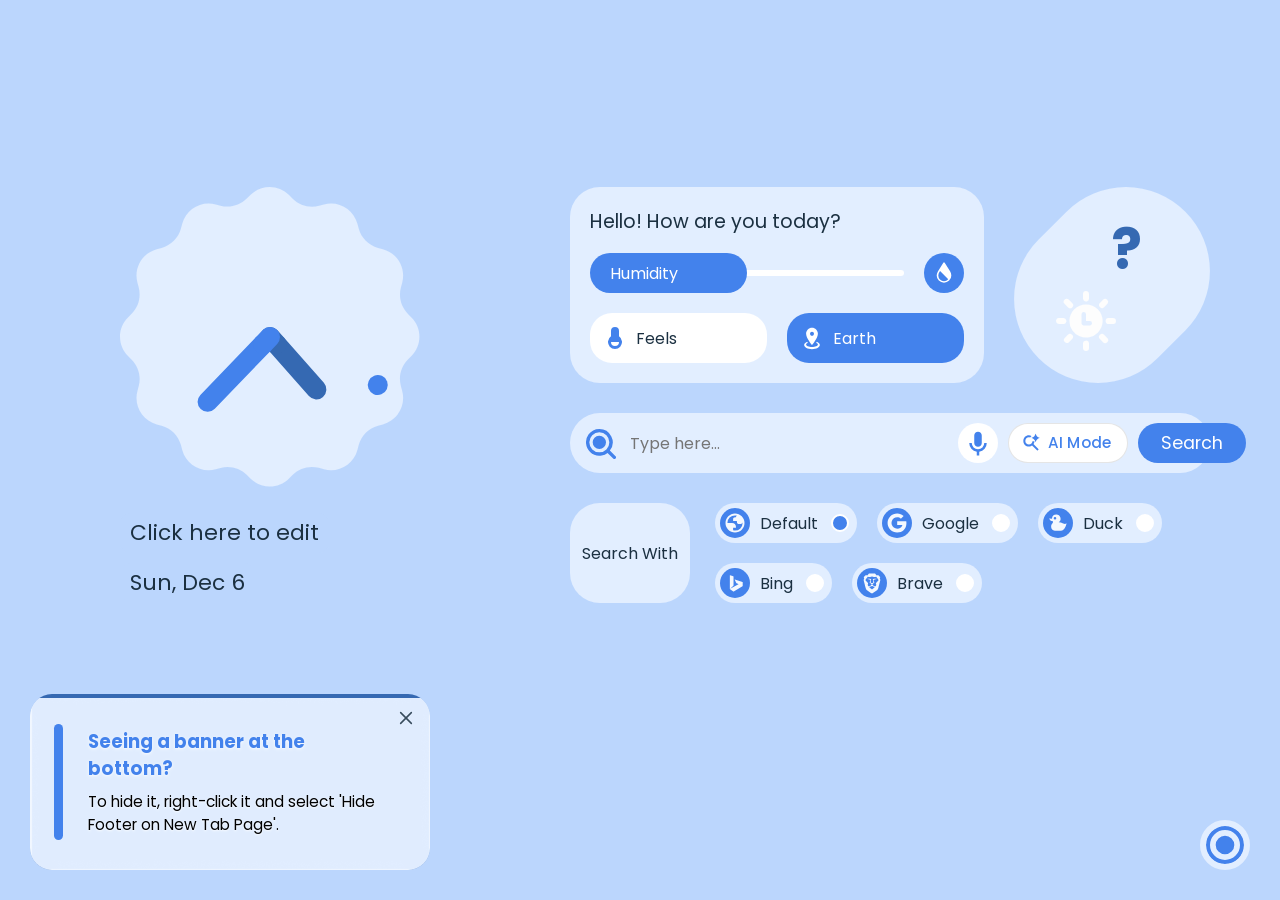
==== commit 934bf8d4: "feat: add architecture documentation, theme/wallpaper scripts, and test suites" ====
--- a/index.html
+++ b/index.html
@@ -1814,6 +1814,20 @@
                                         </div>
                                     </div>
                                     <!-- End of opacity Bar Control -->
+
+                                    <!-- Dynamic Wallpaper Theme Color Toggle (active when wallpaper is set) -->
+                                    <div class="dynamicVideoColorControl" id="dynamicVideoColorControl">
+                                        <div class="ttcont" id="dynamicVideoColorTextContainer">
+                                            <div class="texts">
+                                                <div class="bigText" id="dynamicVideoColorTitle">Dynamic Wallpaper Theme</div>
+                                                <div class="infoText" id="dynamicVideoColorDesc">Match interface colors to wallpaper</div>
+                                            </div>
+                                            <label class="switch">
+                                                <input id="dynamicVideoColorToggle" type="checkbox" checked>
+                                                <span class="toggle"></span>
+                                            </label>
+                                        </div>
+                                    </div>
                                 </div>
                             </div>
                         </div>
--- a/style.css
+++ b/style.css
@@ -253,6 +253,74 @@
 body[data-has-video="true"] {
 	background-color: transparent !important;
 	background-image: none !important;
+}
+
+/* Dynamic Wallpaper & Video Theme Control (shown whenever a wallpaper is active) */
+.dynamicVideoColorControl {
+	display: none;
+	margin-top: 14px;
+	padding-top: 12px;
+	border-top: 1px solid rgba(0, 0, 0, 0.06);
+}
+
+body[data-bg="wallpaper"] .dynamicVideoColorControl,
+body[data-has-video="true"] .dynamicVideoColorControl {
+	display: block;
+}
+
+body[data-bg="wallpaper"]:has(.themeSegment[data-active="dark"]) .dynamicVideoColorControl,
+.black-theme body[data-bg="wallpaper"] .dynamicVideoColorControl,
+html[data-preferred-theme="dark"] body[data-bg="wallpaper"] .dynamicVideoColorControl,
+body[data-bg="wallpaper"][sysTheme="systemDark"]:has(.themeSegment[data-active="system"]) .dynamicVideoColorControl {
+	border-top-color: rgba(255, 255, 255, 0.1);
+}
+
+/* Fluid ambient color transitions during wallpaper changes and video playback */
+body[data-bg="wallpaper"] .searchbar,
+body[data-bg="wallpaper"] .rightDiv .topDiv .lrectangle,
+body[data-bg="wallpaper"] .todo-container,
+body[data-bg="wallpaper"] .bookmark-sidebar,
+body[data-bg="wallpaper"] .menuBar .menuCont,
+body[data-bg="wallpaper"] .sectionInner,
+body[data-bg="wallpaper"] .sectionOuter,
+body[data-bg="wallpaper"] .uploadButton,
+body[data-bg="wallpaper"] .randomButton,
+body[data-bg="wallpaper"] .videoButton,
+body[data-bg="wallpaper"] .switchMediaButton,
+body[data-bg="wallpaper"] .clearButton,
+body[data-bg="wallpaper"] .themeSegment,
+body[data-bg="wallpaper"] .themeIndicator,
+body[data-bg="wallpaper"] .colorPickerLabel,
+body[data-bg="wallpaper"] #enterBtn,
+body[data-bg="wallpaper"] #todoAdd,
+body[data-bg="wallpaper"] .dot-icon,
+body[data-bg="wallpaper"] .bookmark-button,
+body[data-bg="wallpaper"] .tilesCont .tiles,
+body[data-bg="wallpaper"] .shortcutsContainer .shortcuts .shortcutLogoContainer,
+body[data-bg="wallpaper"] #menuButton,
+body[data-has-video="true"] .searchbar,
+body[data-has-video="true"] .rightDiv .topDiv .lrectangle,
+body[data-has-video="true"] .todo-container,
+body[data-has-video="true"] .bookmark-sidebar,
+body[data-has-video="true"] .menuBar .menuCont,
+body[data-has-video="true"] .sectionInner,
+body[data-has-video="true"] .sectionOuter,
+body[data-has-video="true"] .uploadButton,
+body[data-has-video="true"] .randomButton,
+body[data-has-video="true"] .videoButton,
+body[data-has-video="true"] .switchMediaButton,
+body[data-has-video="true"] .clearButton,
+body[data-has-video="true"] .themeSegment,
+body[data-has-video="true"] .themeIndicator,
+body[data-has-video="true"] .colorPickerLabel,
+body[data-has-video="true"] #enterBtn,
+body[data-has-video="true"] #todoAdd,
+body[data-has-video="true"] .dot-icon,
+body[data-has-video="true"] .bookmark-button,
+body[data-has-video="true"] .tilesCont .tiles,
+body[data-has-video="true"] .shortcutsContainer .shortcuts .shortcutLogoContainer,
+body[data-has-video="true"] #menuButton {
+	transition: background-color 0.8s ease, border-color 0.8s ease, color 0.8s ease, box-shadow 0.8s ease;
 }
 
 /* Early-paint dark mode: applied by preload.js before deferred scripts run.
@@ -6201,16 +6269,69 @@
 }
 
 /* --- Shortcuts Glassmorphic Floating Badges --- */
+body[data-bg="wallpaper"] .shortcutsContainer .shortcuts a:has(img),
+body[data-bg="wallpaper"] .shortcutsContainer .shortcuts a:has(svg) {
+	background: transparent !important;
+	background-color: transparent !important;
+}
+
 body[data-bg="wallpaper"] .shortcutsContainer .shortcuts .shortcutLogoContainer {
-	backdrop-filter: blur(var(--glass-blur-sm)) saturate(var(--glass-saturate));
-	-webkit-backdrop-filter: blur(var(--glass-blur-sm)) saturate(var(--glass-saturate));
+	background-color: color-mix(in srgb, var(--accentLightTint-blue) 38%, rgba(255, 255, 255, 0.22)) !important;
+	backdrop-filter: blur(var(--glass-blur)) saturate(var(--glass-saturate));
+	-webkit-backdrop-filter: blur(var(--glass-blur)) saturate(var(--glass-saturate));
 	border: 1px solid var(--glass-border-color);
-	box-shadow: 0 4px 16px 0 rgba(0, 0, 0, 0.16), var(--glass-specular);
-	transition: transform 0.25s var(--md-motion-ease), box-shadow 0.25s var(--md-motion-ease);
-}
-
-body[data-bg="wallpaper"] .shortcutsContainer .shortcuts .shortcutLogoContainer:hover {
-	box-shadow: 0 8px 24px 0 rgba(0, 0, 0, 0.22), var(--glass-specular);
+	box-shadow: 0 4px 16px 0 rgba(0, 0, 0, 0.18), var(--glass-specular);
+	transition: transform 0.25s var(--md-motion-ease), box-shadow 0.25s var(--md-motion-ease), background-color 0.3s ease, border-color 0.3s ease;
+}
+
+body[data-bg="wallpaper"] .shortcutsContainer .shortcuts:hover .shortcutLogoContainer {
+	transform: translateY(-8px) scale(1.06);
+	background-color: color-mix(in srgb, var(--accentLightTint-blue) 52%, rgba(255, 255, 255, 0.35)) !important;
+	border-color: rgba(255, 255, 255, 0.45);
+	box-shadow: 0 8px 24px 0 rgba(0, 0, 0, 0.26), var(--glass-specular);
+}
+
+/* Translucent SVG preset background in wallpaper mode */
+body[data-bg="wallpaper"] #shortcuts-section .accentColor,
+body[data-bg="wallpaper"] #shortcuts-section .shortcutDarkColor {
+	fill: color-mix(in srgb, var(--darkColor-blue) 48%, rgba(255, 255, 255, 0.15));
+}
+
+/* --- Shortcuts Dock Glassmorphism in Wallpaper Mode --- */
+body[data-bg="wallpaper"] .shortcutsContainer.showBackground::before,
+body[data-bg="wallpaper"] .shortcutsContainer::before {
+	background-color: color-mix(in srgb, var(--accentLightTint-blue) 30%, rgba(255, 255, 255, 0.2)) !important;
+	backdrop-filter: blur(var(--glass-blur)) saturate(var(--glass-saturate));
+	-webkit-backdrop-filter: blur(var(--glass-blur)) saturate(var(--glass-saturate));
+	border: 1px solid var(--glass-border-color);
+	box-shadow: 0 8px 32px rgba(0, 0, 0, 0.16), var(--glass-specular);
+}
+
+/* --- Menu Floating Action Button (Glassmorphism in Wallpaper Mode) --- */
+body[data-bg="wallpaper"] #menuButton {
+	background-color: color-mix(in srgb, var(--accentLightTint-blue) 35%, rgba(255, 255, 255, 0.2)) !important;
+	backdrop-filter: blur(var(--glass-blur)) saturate(var(--glass-saturate));
+	-webkit-backdrop-filter: blur(var(--glass-blur)) saturate(var(--glass-saturate));
+	border: 1px solid var(--glass-border-color) !important;
+	box-shadow:
+		inset 0 0 0 3.5px color-mix(in srgb, var(--darkColor-blue) 55%, transparent),
+		inset 0 0 0 7.5px color-mix(in srgb, var(--accentLightTint-blue) 35%, transparent),
+		inset 0 0 0 25px color-mix(in srgb, var(--darkColor-blue) 55%, transparent),
+		0 4px 16px rgba(0, 0, 0, 0.2),
+		var(--glass-specular) !important;
+	transition: transform 0.25s var(--md-motion-ease), box-shadow 0.25s var(--md-motion-ease), background-color 0.3s ease;
+}
+
+body[data-bg="wallpaper"] #menuButton:hover {
+	transform: scale(1.08);
+	background-color: color-mix(in srgb, var(--accentLightTint-blue) 50%, rgba(255, 255, 255, 0.35)) !important;
+	border-color: rgba(255, 255, 255, 0.45) !important;
+	box-shadow:
+		inset 0 0 0 3.5px color-mix(in srgb, var(--darkColor-blue) 75%, transparent),
+		inset 0 0 0 7.5px color-mix(in srgb, var(--accentLightTint-blue) 50%, transparent),
+		inset 0 0 0 25px color-mix(in srgb, var(--darkColor-blue) 75%, transparent),
+		0 8px 24px rgba(0, 0, 0, 0.28),
+		var(--glass-specular) !important;
 }
 
 /* --- Floating Quick Action Buttons --- */
@@ -6593,48 +6714,86 @@
 body[data-bg="wallpaper"] .languageIcon {
 	background-color: color-mix(
 		in srgb,
-		var(--whitishColor-blue) calc(var(--transparency) * 1.5),
-		rgba(255, 255, 255, 0.45)
-	);
-	backdrop-filter: blur(var(--glass-blur-sm)) saturate(var(--glass-saturate));
-	-webkit-backdrop-filter: blur(var(--glass-blur-sm)) saturate(var(--glass-saturate));
-	border: 1px solid var(--glass-border-subtle);
-	box-shadow: var(--glass-specular), var(--glass-shadow-sm);
+		var(--accentLightTint-blue) 35%,
+		rgba(255, 255, 255, 0.22)
+	) !important;
+	backdrop-filter: blur(var(--glass-blur)) saturate(var(--glass-saturate));
+	-webkit-backdrop-filter: blur(var(--glass-blur)) saturate(var(--glass-saturate));
+	border: 1px solid var(--glass-border-color);
+	box-shadow: 0 4px 16px rgba(0, 0, 0, 0.14), var(--glass-specular);
+	transition: transform 0.25s var(--md-motion-ease), box-shadow 0.25s var(--md-motion-ease), background-color 0.3s ease;
+}
+
+body[data-bg="wallpaper"] .themingStuff .btn:hover,
+body[data-bg="wallpaper"] .languageIcon:hover {
+	transform: scale(1.06);
+	background-color: color-mix(
+		in srgb,
+		var(--accentLightTint-blue) 48%,
+		rgba(255, 255, 255, 0.32)
+	) !important;
+	border-color: rgba(255, 255, 255, 0.45);
+	box-shadow: 0 6px 20px rgba(0, 0, 0, 0.2), var(--glass-specular);
 }
 
 body[data-bg="wallpaper"] .colorsContainer {
 	background-color: color-mix(
 		in srgb,
-		white calc(var(--transparency) * 1.4),
-		rgba(255, 255, 255, 0.45)
-	);
+		var(--accentLightTint-blue) 28%,
+		rgba(255, 255, 255, 0.2)
+	) !important;
+	backdrop-filter: blur(var(--glass-blur)) saturate(var(--glass-saturate));
+	-webkit-backdrop-filter: blur(var(--glass-blur)) saturate(var(--glass-saturate));
+	border: 1px solid var(--glass-border-color);
+	box-shadow: 0 8px 32px rgba(0, 0, 0, 0.14), var(--glass-specular);
+	transition: background-color 0.8s ease, border-color 0.8s ease, box-shadow 0.8s ease;
+}
+
+/* Individual Color Swatches Glassmorphism in Wallpaper Mode */
+body[data-bg="wallpaper"] .colorsContainer input[type="radio"] {
+	border: 1.5px solid rgba(255, 255, 255, 0.45);
+	box-shadow: inset 0 1px 2px rgba(255, 255, 255, 0.6), inset 0 -1px 3px rgba(0, 0, 0, 0.25), 0 3px 8px rgba(0, 0, 0, 0.16);
 	backdrop-filter: blur(var(--glass-blur-sm)) saturate(var(--glass-saturate));
 	-webkit-backdrop-filter: blur(var(--glass-blur-sm)) saturate(var(--glass-saturate));
-	border: 1px solid var(--glass-border-subtle);
-	box-shadow: var(--glass-specular), 0 4px 16px rgba(0, 0, 0, 0.06);
+	transition: transform 0.2s var(--md-motion-ease), box-shadow 0.2s var(--md-motion-ease), border-color 0.2s ease;
+}
+
+body[data-bg="wallpaper"] .colorsContainer input[type="radio"]:hover {
+	transform: translateY(-2px) scale(1.1);
+	border-color: #ffffff;
+	box-shadow: inset 0 1px 3px rgba(255, 255, 255, 0.8), inset 0 -1px 3px rgba(0, 0, 0, 0.3), 0 6px 14px rgba(0, 0, 0, 0.22);
+}
+
+body[data-bg="wallpaper"] .colorsContainer input[type="radio"]:checked {
+	transform: scale(1.08);
+	border-color: #ffffff;
+	box-shadow: inset 0 1px 3px rgba(255, 255, 255, 0.9), 0 0 0 2.5px rgba(255, 255, 255, 0.75), 0 4px 14px rgba(0, 0, 0, 0.25);
 }
 
 body[data-bg="wallpaper"] .colorPickerLabel {
 	background-color: color-mix(
 		in srgb,
-		var(--accentLightTint-blue) 65%,
-		transparent
-	);
+		var(--accentLightTint-blue) 45%,
+		rgba(255, 255, 255, 0.2)
+	) !important;
 	backdrop-filter: blur(var(--glass-blur-sm)) saturate(var(--glass-saturate));
 	-webkit-backdrop-filter: blur(var(--glass-blur-sm)) saturate(var(--glass-saturate));
-	border: 1px solid var(--glass-border-subtle);
-	box-shadow: var(--glass-shadow-sm);
+	border: 1px solid var(--glass-border-color);
+	box-shadow: 0 2px 10px rgba(0, 0, 0, 0.1), var(--glass-specular);
 	color: var(--textColorDark-blue);
+	transition: transform 0.2s var(--md-motion-ease), box-shadow 0.2s var(--md-motion-ease), background-color 0.3s ease, border-color 0.2s ease, color 0.3s ease;
 }
 
 body[data-bg="wallpaper"] .colorPickerLabel:hover {
+	transform: translateY(-1px) scale(1.03);
 	background-color: color-mix(
 		in srgb,
-		var(--darkColor-blue) 85%,
-		transparent
-	);
+		var(--darkColor-blue) 75%,
+		rgba(255, 255, 255, 0.3)
+	) !important;
 	color: #ffffff;
-	border-color: var(--glass-border-base);
+	border-color: rgba(255, 255, 255, 0.6);
+	box-shadow: 0 4px 16px rgba(0, 0, 0, 0.18), var(--glass-specular);
 }
 
 /* Opacity Slider Pill */
@@ -7146,8 +7305,25 @@
 html[data-preferred-theme="dark"] body[data-bg="wallpaper"] .colorsContainer,
 body[data-bg="wallpaper"]:has(.themeSegment[data-active="dark"]) .colorsContainer,
 body[data-bg="wallpaper"][sysTheme="systemDark"]:has(.themeSegment[data-active="system"]) .colorsContainer {
-	background-color: rgba(255, 255, 255, 0.06);
-	border: 1px solid rgba(255, 255, 255, 0.14);
+	background-color: color-mix(in srgb, var(--darkColor-dark, #1c1c1e) 48%, rgba(0, 0, 0, 0.4)) !important;
+	border: 1px solid var(--glass-border-dark);
+	box-shadow: 0 8px 32px rgba(0, 0, 0, 0.35), var(--glass-specular-dark);
+}
+
+.black-theme body[data-bg="wallpaper"] .colorsContainer input[type="radio"],
+html[data-preferred-theme="dark"] body[data-bg="wallpaper"] .colorsContainer input[type="radio"],
+body[data-bg="wallpaper"]:has(.themeSegment[data-active="dark"]) .colorsContainer input[type="radio"],
+body[data-bg="wallpaper"][sysTheme="systemDark"]:has(.themeSegment[data-active="system"]) .colorsContainer input[type="radio"] {
+	border-color: rgba(255, 255, 255, 0.25);
+	box-shadow: inset 0 1px 2px rgba(255, 255, 255, 0.35), inset 0 -1px 3px rgba(0, 0, 0, 0.45), 0 3px 8px rgba(0, 0, 0, 0.3);
+}
+
+.black-theme body[data-bg="wallpaper"] .colorsContainer input[type="radio"]:checked,
+html[data-preferred-theme="dark"] body[data-bg="wallpaper"] .colorsContainer input[type="radio"]:checked,
+body[data-bg="wallpaper"]:has(.themeSegment[data-active="dark"]) .colorsContainer input[type="radio"]:checked,
+body[data-bg="wallpaper"][sysTheme="systemDark"]:has(.themeSegment[data-active="system"]) .colorsContainer input[type="radio"]:checked {
+	border-color: rgba(255, 255, 255, 0.85);
+	box-shadow: inset 0 1px 2px rgba(255, 255, 255, 0.5), 0 0 0 2.5px rgba(255, 255, 255, 0.55), 0 4px 14px rgba(0, 0, 0, 0.45);
 }
 
 .black-theme body[data-bg="wallpaper"] .themeSegment,
@@ -7164,6 +7340,73 @@
 body[data-bg="wallpaper"][sysTheme="systemDark"]:has(.themeSegment[data-active="system"]) .themeIndicator {
 	background-color: rgba(255, 255, 255, 0.14);
 	border: 1px solid rgba(255, 255, 255, 0.2);
+}
+
+.black-theme body[data-bg="wallpaper"] .shortcutsContainer .shortcuts .shortcutLogoContainer,
+html[data-preferred-theme="dark"] body[data-bg="wallpaper"] .shortcutsContainer .shortcuts .shortcutLogoContainer,
+body[data-bg="wallpaper"]:has(.themeSegment[data-active="dark"]) .shortcutsContainer .shortcuts .shortcutLogoContainer,
+body[data-bg="wallpaper"][sysTheme="systemDark"]:has(.themeSegment[data-active="system"]) .shortcutsContainer .shortcuts .shortcutLogoContainer {
+	background-color: color-mix(in srgb, var(--darkColor-dark, #1c1c1e) 48%, rgba(0, 0, 0, 0.35)) !important;
+	border-color: var(--glass-border-dark);
+	box-shadow: 0 4px 16px 0 rgba(0, 0, 0, 0.35), var(--glass-specular-dark);
+}
+
+.black-theme body[data-bg="wallpaper"] .shortcutsContainer .shortcuts:hover .shortcutLogoContainer,
+html[data-preferred-theme="dark"] body[data-bg="wallpaper"] .shortcutsContainer .shortcuts:hover .shortcutLogoContainer,
+body[data-bg="wallpaper"]:has(.themeSegment[data-active="dark"]) .shortcutsContainer .shortcuts:hover .shortcutLogoContainer,
+body[data-bg="wallpaper"][sysTheme="systemDark"]:has(.themeSegment[data-active="system"]) .shortcutsContainer .shortcuts:hover .shortcutLogoContainer {
+	background-color: color-mix(in srgb, var(--darkColor-dark, #1c1c1e) 62%, rgba(0, 0, 0, 0.45)) !important;
+	border-color: rgba(255, 255, 255, 0.25);
+	box-shadow: 0 8px 24px 0 rgba(0, 0, 0, 0.45), var(--glass-specular-dark);
+}
+
+.black-theme body[data-bg="wallpaper"] #shortcuts-section .accentColor,
+.black-theme body[data-bg="wallpaper"] #shortcuts-section .shortcutDarkColor,
+html[data-preferred-theme="dark"] body[data-bg="wallpaper"] #shortcuts-section .accentColor,
+html[data-preferred-theme="dark"] body[data-bg="wallpaper"] #shortcuts-section .shortcutDarkColor,
+body[data-bg="wallpaper"]:has(.themeSegment[data-active="dark"]) #shortcuts-section .accentColor,
+body[data-bg="wallpaper"]:has(.themeSegment[data-active="dark"]) #shortcuts-section .shortcutDarkColor,
+body[data-bg="wallpaper"][sysTheme="systemDark"]:has(.themeSegment[data-active="system"]) #shortcuts-section .accentColor,
+body[data-bg="wallpaper"][sysTheme="systemDark"]:has(.themeSegment[data-active="system"]) #shortcuts-section .shortcutDarkColor {
+	fill: color-mix(in srgb, var(--darkColor-dark, #2b2b2b) 52%, rgba(0, 0, 0, 0.35)) !important;
+}
+
+.black-theme body[data-bg="wallpaper"] .shortcutsContainer.showBackground::before,
+.black-theme body[data-bg="wallpaper"] .shortcutsContainer::before,
+html[data-preferred-theme="dark"] body[data-bg="wallpaper"] .shortcutsContainer::before,
+body[data-bg="wallpaper"]:has(.themeSegment[data-active="dark"]) .shortcutsContainer::before,
+body[data-bg="wallpaper"][sysTheme="systemDark"]:has(.themeSegment[data-active="system"]) .shortcutsContainer::before {
+	background-color: color-mix(in srgb, var(--darkColor-dark, #1c1c1c) 45%, rgba(0, 0, 0, 0.4)) !important;
+	border-color: var(--glass-border-dark);
+	box-shadow: 0 8px 32px rgba(0, 0, 0, 0.35), var(--glass-specular-dark);
+}
+
+.black-theme body[data-bg="wallpaper"] #menuButton,
+html[data-preferred-theme="dark"] body[data-bg="wallpaper"] #menuButton,
+body[data-bg="wallpaper"]:has(.themeSegment[data-active="dark"]) #menuButton,
+body[data-bg="wallpaper"][sysTheme="systemDark"]:has(.themeSegment[data-active="system"]) #menuButton {
+	background-color: color-mix(in srgb, var(--darkColor-dark, #242424) 45%, rgba(0, 0, 0, 0.35)) !important;
+	border-color: var(--glass-border-dark) !important;
+	box-shadow:
+		inset 0 0 0 3.5px rgba(255, 255, 255, 0.35),
+		inset 0 0 0 7.5px rgba(0, 0, 0, 0.3),
+		inset 0 0 0 25px rgba(255, 255, 255, 0.25),
+		0 4px 16px rgba(0, 0, 0, 0.35),
+		var(--glass-specular-dark) !important;
+}
+
+.black-theme body[data-bg="wallpaper"] #menuButton:hover,
+html[data-preferred-theme="dark"] body[data-bg="wallpaper"] #menuButton:hover,
+body[data-bg="wallpaper"]:has(.themeSegment[data-active="dark"]) #menuButton:hover,
+body[data-bg="wallpaper"][sysTheme="systemDark"]:has(.themeSegment[data-active="system"]) #menuButton:hover {
+	background-color: color-mix(in srgb, var(--darkColor-dark, #242424) 60%, rgba(0, 0, 0, 0.45)) !important;
+	border-color: rgba(255, 255, 255, 0.3) !important;
+	box-shadow:
+		inset 0 0 0 3.5px rgba(255, 255, 255, 0.45),
+		inset 0 0 0 7.5px rgba(0, 0, 0, 0.35),
+		inset 0 0 0 25px rgba(255, 255, 255, 0.35),
+		0 8px 24px rgba(0, 0, 0, 0.45),
+		var(--glass-specular-dark) !important;
 }
 
 /* --- Accessibility: Reduced Transparency Support --- */
@@ -7175,6 +7418,8 @@
 	body[data-bg="wallpaper"] .resultBox.show,
 	body[data-bg="wallpaper"] .dropdown-content,
 	body[data-bg="wallpaper"] .shortcutsContainer .shortcuts .shortcutLogoContainer,
+	body[data-bg="wallpaper"] .shortcutsContainer::before,
+	body[data-bg="wallpaper"] #menuButton,
 	body[data-bg="wallpaper"] .dot-icon,
 	body[data-bg="wallpaper"] .bookmark-button,
 	body[data-bg="wallpaper"] .todo-container,
@@ -7207,6 +7452,7 @@
 	body[data-bg="wallpaper"] .themingStuff .btn,
 	body[data-bg="wallpaper"] .languageIcon,
 	body[data-bg="wallpaper"] .colorsContainer,
+	body[data-bg="wallpaper"] .colorsContainer input[type="radio"],
 	body[data-bg="wallpaper"] .colorPickerLabel,
 	body[data-bg="wallpaper"] .opacitySlider,
 	body[data-bg="wallpaper"] #enterBtn,
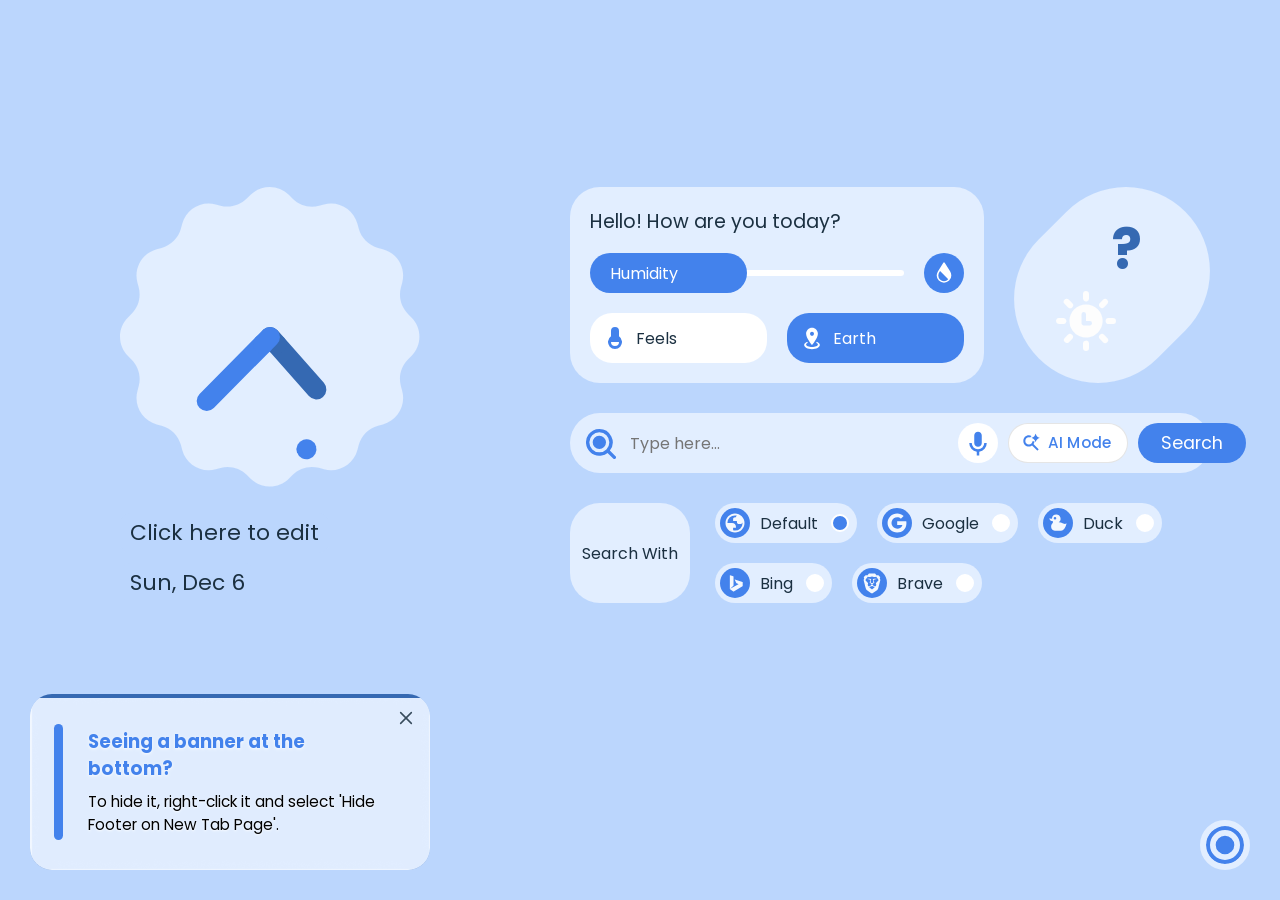
==== commit 24d0036e: "feat: make all dashboard elements freely editable in position with magnetic snapping and persistent " ====
--- a/index.html
+++ b/index.html
@@ -42,6 +42,7 @@
     <script defer src="scripts/google-apps.js"></script>
     <script defer src="scripts/voice-search.js"></script>
     <script defer src="scripts/backup-restore.js"></script>
+    <script defer src="scripts/layout-editor.js"></script>
 
     <!-- LANGUAGES SCRIPTS -->
     <script src="locales/pt.js"></script>
@@ -1314,6 +1315,17 @@
                                 </div>
 
                                 <div class="sectionInner">
+                                    <div class="ttcont layoutControlCont">
+                                        <div class="texts">
+                                            <div class="bigText" id="layoutEditorText">Edit Element Positions</div>
+                                            <div class="infoText" id="layoutEditorInfo">Freely drag and reposition widgets on your new tab</div>
+                                        </div>
+                                        <div class="layoutActionButtons">
+                                            <button type="button" id="openLayoutEditorBtn" class="layoutEditBtn">Customize</button>
+                                            <button type="button" id="resetLayoutBtn" class="layoutResetBtn" title="Reset all positions to default">Reset</button>
+                                        </div>
+                                    </div>
+
                                     <div class="ttcont">
                                         <div class="texts">
                                             <div class="bigText" id="bookmarksText">Bookmarks</div>
--- a/style.css
+++ b/style.css
@@ -141,6 +141,13 @@
 	--md-motion-decelerate: cubic-bezier(0, 0, 0.2, 1);
 	/* exiting: Slow start, fast end (Pushes out quickly at the end) */
 	--md-motion-accelerate: cubic-bezier(0.4, 0, 1, 1);
+
+	/* Apple Fluid & Material 3 Physics-Based Motion Tokens */
+	--fluid-spring: cubic-bezier(0.34, 1.35, 0.64, 1);
+	--fluid-spring-bouncy: cubic-bezier(0.34, 1.56, 0.64, 1);
+	--fluid-ease-out: cubic-bezier(0.16, 1, 0.3, 1);
+	--fluid-ease-in-out: cubic-bezier(0.65, 0, 0.35, 1);
+	--fluid-press: cubic-bezier(0.4, 0, 0.2, 1);
 
 	/* Glassmorphism Design Tokens */
 	--glass-blur-sm: 8px;
@@ -412,9 +419,8 @@
 	z-index: -100;
 	transform: translateY(-70px);
 	transition:
-		opacity 0.5s ease,
-		transform 0.5s ease,
-		z-index 0.5s ease;
+		opacity 0.25s var(--fluid-ease-out),
+		transform 0.32s var(--fluid-spring);
 	pointer-events: none;
 	backdrop-filter: blur(4px);
 }
@@ -1149,6 +1155,26 @@
 	pointer-events: auto;
 }
 
+@keyframes modalSpringIn {
+	0% {
+		opacity: 0;
+		transform: translate(-50%, -46%) scale(0.92);
+	}
+	100% {
+		opacity: 1;
+		transform: translate(-50%, -50%) scale(1);
+	}
+}
+
+@keyframes modalOverlayFadeIn {
+	0% {
+		opacity: 0;
+	}
+	100% {
+		opacity: 1;
+	}
+}
+
 /* Modal Styling */
 #editBookmarkModal {
 	display: none;
@@ -1163,6 +1189,7 @@
 	border-radius: var(--round);
 	box-shadow: 0 4px 10px rgba(0, 0, 0, 0.2);
 	padding: 20px;
+	animation: modalSpringIn 0.35s var(--fluid-spring);
 }
 
 #editBookmarkModal .modal-content {
@@ -1246,10 +1273,14 @@
 	font-size: 0.96rem;
 	border: none;
 	cursor: pointer;
-	transition: 0.2s;
 	border-radius: var(--round);
 	background: var(--darkColor-blue);
 	color: white;
+	transition:
+		transform 0.25s var(--fluid-spring),
+		background-color 0.25s var(--fluid-ease-out),
+		color 0.25s var(--fluid-ease-out),
+		box-shadow 0.25s var(--fluid-ease-out);
 }
 
 #saveBookmarkChanges:disabled {
@@ -1259,6 +1290,13 @@
 
 #editBookmarkModal button:hover {
 	background: var(--darkerColor-blue);
+	transform: translateY(-2px) scale(1.02);
+	box-shadow: 0 4px 12px rgba(0, 0, 0, 0.15);
+}
+
+#editBookmarkModal button:active {
+	transform: scale(0.94);
+	transition: transform 0.08s var(--fluid-press);
 }
 /* ----------------- End of Bookmark System ----------------- */
 
@@ -2111,7 +2149,11 @@
 	background-color: var(--accentLightTint-blue);
 	position: relative;
 	outline: 2px solid #00000000;
-	transition: outline 0.3s;
+	transition:
+		transform 0.3s var(--fluid-spring),
+		box-shadow 0.3s var(--fluid-ease-out),
+		outline 0.2s ease,
+		border-color 0.2s ease;
 }
 
 body[data-bg="wallpaper"] .searchbar {
@@ -2122,8 +2164,11 @@
 	);
 }
 
-.searchbar.active {
+.searchbar.active,
+.searchbar:focus-within {
 	outline: 2px solid var(--darkColor-blue);
+	transform: translateY(-2px) scale(1.006);
+	box-shadow: 0 10px 28px rgba(0, 0, 0, 0.12);
 }
 
 .searchbar .searchIcon {
@@ -2267,25 +2312,30 @@
 	position: relative;
 	outline: none;
 	transition:
-		background-color 0.2s var(--md-motion-ease),
-		border-color 0.2s var(--md-motion-ease),
-		color 0.2s var(--md-motion-ease),
-		transform 0.15s ease,
-		box-shadow 0.2s ease;
+		background-color 0.25s var(--fluid-ease-out),
+		border-color 0.25s var(--fluid-ease-out),
+		color 0.25s var(--fluid-ease-out),
+		transform 0.25s var(--fluid-spring),
+		box-shadow 0.25s var(--fluid-ease-out);
 }
 
 .aiModeIcon:hover {
-	transform: translateY(-1px);
+	transform: translateY(-2px) scale(1.02);
 	background-color: color-mix(
 		in srgb,
 		var(--whitishColor-blue) 85%,
 		var(--darkColor-blue)
 	);
-	box-shadow: 0 2px 6px rgba(0, 0, 0, 0.1);
+	box-shadow: 0 4px 12px rgba(0, 0, 0, 0.12);
+}
+
+.aiModeIcon:hover svg {
+	transform: rotate(14deg) scale(1.12);
 }
 
 .aiModeIcon:active {
-	transform: scale(0.96);
+	transform: scale(0.94);
+	transition: transform 0.08s var(--fluid-press);
 }
 
 .aiModeIcon:focus-visible {
@@ -2298,6 +2348,7 @@
 	height: 20px;
 	flex-shrink: 0;
 	display: block;
+	transition: transform 0.3s var(--fluid-spring);
 }
 
 .aiModeIcon svg path {
@@ -2722,16 +2773,44 @@
 	opacity: 1;
 }
 
+@keyframes shortcutStaggerIn {
+	0% {
+		opacity: 0;
+		transform: translateY(18px) scale(0.88);
+	}
+	100% {
+		opacity: 1;
+		transform: translateY(0) scale(1);
+	}
+}
+
 .shortcutsContainer .shortcuts {
 	position: relative;
-	transition: transform 0.3s;
 	isolation: isolate;
-}
+	animation: shortcutStaggerIn 0.45s var(--fluid-spring) backwards;
+	transition: transform 0.28s var(--fluid-spring);
+}
+
+.shortcutsContainer .shortcuts:nth-child(1) { animation-delay: 0.02s; }
+.shortcutsContainer .shortcuts:nth-child(2) { animation-delay: 0.05s; }
+.shortcutsContainer .shortcuts:nth-child(3) { animation-delay: 0.08s; }
+.shortcutsContainer .shortcuts:nth-child(4) { animation-delay: 0.11s; }
+.shortcutsContainer .shortcuts:nth-child(5) { animation-delay: 0.14s; }
+.shortcutsContainer .shortcuts:nth-child(6) { animation-delay: 0.17s; }
+.shortcutsContainer .shortcuts:nth-child(7) { animation-delay: 0.20s; }
+.shortcutsContainer .shortcuts:nth-child(8) { animation-delay: 0.23s; }
+.shortcutsContainer .shortcuts:nth-child(9) { animation-delay: 0.26s; }
+.shortcutsContainer .shortcuts:nth-child(10) { animation-delay: 0.29s; }
+.shortcutsContainer .shortcuts:nth-child(n+11) { animation-delay: 0.32s; }
 
 .shortcutsContainer .shortcuts:hover {
-	transform: translateY(-10px) scale(1.03);
-	/* box-shadow: 0 5px 10px var(--accentLightTint-blue); */
+	transform: translateY(-8px) scale(1.08);
 	border-radius: 100px;
+}
+
+.shortcutsContainer .shortcuts:active {
+	transform: translateY(-2px) scale(0.94);
+	transition: transform 0.08s var(--fluid-press);
 }
 
 .shortcuts .shortcut-name {
@@ -2849,13 +2928,26 @@
 	width: 100%;
 }
 
-.shortcutsContainer .shortcuts .shortcutLogoContainer img {
+.shortcutsContainer .shortcuts .shortcutLogoContainer img,
+.shortcutsContainer .shortcuts .shortcutLogoContainer svg {
 	height: 100%;
 	width: 100%;
 	border-radius: 50%;
 	object-fit: contain;
 	filter: none;
 	mix-blend-mode: normal;
+	transition: transform 0.28s var(--fluid-spring);
+}
+
+.shortcutsContainer .shortcuts:hover .shortcutLogoContainer img,
+.shortcutsContainer .shortcuts:hover .shortcutLogoContainer svg {
+	transform: scale(1.08);
+}
+
+.shortcutsContainer .shortcuts:active .shortcutLogoContainer img,
+.shortcutsContainer .shortcuts:active .shortcutLogoContainer svg {
+	transform: scale(0.95);
+	transition: transform 0.08s var(--fluid-press);
 }
 
 /* Adaptive Icons styling */
@@ -3076,6 +3168,7 @@
 	box-shadow: 0 0 10px rgba(0, 0, 0, 0.1);
 	z-index: 1001;
 	width: 380px;
+	animation: modalSpringIn 0.35s var(--fluid-spring);
 }
 
 .ai-settings-modal .ai-modal-header {
@@ -3170,11 +3263,23 @@
 	color: var(--whitishColor-blue);
 	border: none;
 	cursor: pointer;
+	transition:
+		transform 0.25s var(--fluid-spring),
+		background-color 0.25s var(--fluid-ease-out),
+		box-shadow 0.25s var(--fluid-ease-out);
 }
 
 .ai-settings-modal .ai-reset-button:hover,
 .ai-settings-modal .ai-save-button:hover {
 	background: var(--darkerColor-blue);
+	transform: translateY(-2px) scale(1.02);
+	box-shadow: 0 4px 12px rgba(0, 0, 0, 0.14);
+}
+
+.ai-settings-modal .ai-reset-button:active,
+.ai-settings-modal .ai-save-button:active {
+	transform: scale(0.94);
+	transition: transform 0.08s var(--fluid-press);
 }
 
 #aiToolsForm .ai-tool-reorder {
@@ -3281,7 +3386,7 @@
 	z-index: 999;
 	opacity: 0;
 	/*we are increasing opacity in js file*/
-	transition: all 0.5s;
+	transition: opacity 0.35s var(--fluid-ease-out);
 	overflow: hidden;
 }
 
@@ -3292,7 +3397,7 @@
 	height: 100%;
 	width: 400px;
 	/* change on some languages for fix the buttons */
-	transition: all 0.5s;
+	transition: transform 0.42s var(--fluid-ease-out);
 	transform: translateX(100%);
 	background-color: var(--accentLightTint-blue);
 	border-end-start-radius: var(--round);
@@ -3341,7 +3446,9 @@
 	height: calc(100% - 140px);
 	/*for this 👁️ look above at🚦🛺 🚜*/
 	/* background-color: oldlace; */
-	transition: all 0.6s;
+	transition:
+		transform 0.42s var(--fluid-ease-out),
+		opacity 0.35s var(--fluid-ease-out);
 	transform: translateX(100%);
 	opacity: 0;
 	overflow-y: scroll;
@@ -3353,7 +3460,9 @@
 	padding: 0 var(--gap) var(--gap) var(--gap);
 	position: absolute;
 	scroll-behavior: smooth;
-	transition: all 0.6s;
+	transition:
+		transform 0.38s var(--fluid-ease-out),
+		opacity 0.3s var(--fluid-ease-out);
 }
 
 /* -----------Scrollbar for menu---------------- */
@@ -3695,7 +3804,7 @@
 	border-right: 3px solid var(--textColorDark-blue);
 	border-bottom: 3px solid var(--textColorDark-blue);
 	transform: rotate(45deg) translate(-3px, -2px);
-	transition: transform 0.25s var(--md-motion-ease);
+	transition: transform 0.35s var(--fluid-spring);
 }
 
 /* Expanded state */
@@ -3715,10 +3824,10 @@
 	max-height: 1000px; /* large enough */
 	opacity: 1;
 	transition:
-		max-height 0.4s var(--md-motion-ease),
-		opacity 0.2s var(--md-motion-ease),
-		margin-top 0.23s var(--md-motion-ease),
-		padding 0.23s var(--md-motion-ease);
+		max-height 0.4s var(--fluid-ease-out),
+		opacity 0.25s var(--fluid-ease-out),
+		margin-top 0.25s var(--fluid-ease-out),
+		padding 0.25s var(--fluid-ease-out);
 }
 
 /* Rows */
@@ -3744,10 +3853,10 @@
 	padding-bottom: 0;
 
 	transition:
-		max-height 0.3s cubic-bezier(0.2, 0, 0, 1),
-		opacity 0.2s var(--md-motion-ease),
-		margin-top 0.23s var(--md-motion-ease),
-		padding 0.23s var(--md-motion-ease);
+		max-height 0.35s var(--fluid-ease-out),
+		opacity 0.2s var(--fluid-ease-out),
+		margin-top 0.22s var(--fluid-ease-out),
+		padding 0.22s var(--fluid-ease-out);
 }
 
 .appearanceSection .sectionInner {
@@ -3830,16 +3939,24 @@
 	font-size: 1rem;
 	border-radius: 100px;
 	cursor: pointer;
-	transition: background-color 0.3s ease;
+	transition:
+		transform 0.25s var(--fluid-spring),
+		background-color 0.25s var(--fluid-ease-out),
+		color 0.25s var(--fluid-ease-out),
+		box-shadow 0.25s var(--fluid-ease-out);
 }
 
 .resetbtn:hover {
 	background-color: var(--darkerColor-blue);
+	transform: translateY(-2px) scale(1.01);
+	box-shadow: 0 4px 14px rgba(0, 0, 0, 0.15);
 }
 
 .resetbtn:active {
 	background-color: var(--bg-color-blue);
 	color: var(--darkerColor-blue);
+	transform: scale(0.95);
+	transition: transform 0.08s var(--fluid-press);
 }
 
 .topBar {
@@ -3872,10 +3989,10 @@
 	fill: var(--textColorDark-blue);
 	box-sizing: border-box;
 	transition:
-		background-color 0.2s ease,
-		border-color 0.2s ease,
-		transform 0.15s ease,
-		fill 0.2s ease;
+		background-color 0.25s var(--fluid-ease-out),
+		border-color 0.25s var(--fluid-ease-out),
+		transform 0.25s var(--fluid-spring),
+		fill 0.25s var(--fluid-ease-out);
 }
 
 #backButton svg {
@@ -3886,11 +4003,12 @@
 
 #backButton:hover {
 	background-color: rgba(0, 0, 0, 0.08);
-	transform: scale(1.05);
+	transform: scale(1.1);
 }
 
 #backButton:active {
-	transform: scale(0.95);
+	transform: scale(0.92);
+	transition: transform 0.08s var(--fluid-press);
 }
 
 :dir(rtl) #backButton svg {
@@ -3898,7 +4016,7 @@
 }
 
 :dir(rtl) #backButton:hover svg {
-	transform: scaleX(-1) scale(1.05);
+	transform: scaleX(-1) scale(1.1);
 }
 
 .rightButtons {
@@ -3922,11 +4040,11 @@
 	justify-content: center;
 	box-sizing: border-box;
 	transition:
-		background-color 0.2s ease,
-		border-color 0.2s ease,
-		fill 0.2s ease,
-		transform 0.15s ease,
-		box-shadow 0.2s ease;
+		background-color 0.25s var(--fluid-ease-out),
+		border-color 0.25s var(--fluid-ease-out),
+		fill 0.25s var(--fluid-ease-out),
+		transform 0.25s var(--fluid-spring),
+		box-shadow 0.25s var(--fluid-ease-out);
 }
 
 #resetButton svg,
@@ -3934,20 +4052,21 @@
 	width: 22px;
 	height: 22px;
 	pointer-events: none;
-	transition: transform 0.3s ease;
+	transition: transform 0.3s var(--fluid-spring);
 }
 
 #resetButton:hover,
 #newShortcutButton:hover {
 	fill: white;
 	background-color: var(--darkColor-blue);
-	transform: translateY(-1px);
-	box-shadow: 0 2px 8px rgba(0, 0, 0, 0.15);
+	transform: translateY(-2px) scale(1.05);
+	box-shadow: 0 4px 12px rgba(0, 0, 0, 0.18);
 }
 
 #resetButton:active,
 #newShortcutButton:active {
-	transform: translateY(0);
+	transform: scale(0.92);
+	transition: transform 0.08s var(--fluid-press);
 }
 
 #newShortcutButton svg {
@@ -4325,7 +4444,7 @@
 	width: calc((100% - 8px) / 3);
 	background: #ffffffe6;
 	border-radius: 30px;
-	transition: transform 0.32s var(--md-motion-decelerate);
+	transition: transform 0.38s var(--fluid-spring);
 	z-index: 0;
 }
 
@@ -4530,8 +4649,10 @@
 	cursor: pointer;
 	box-shadow: 0 2px 8px rgba(0, 0, 0, 0.05);
 	transition:
-		background-color 0.3s,
-		color 0.3s;
+		transform 0.25s var(--fluid-spring),
+		background-color 0.25s var(--fluid-ease-out),
+		color 0.25s var(--fluid-ease-out),
+		box-shadow 0.25s var(--fluid-ease-out);
 }
 
 .randomButton,
@@ -4547,9 +4668,10 @@
 	cursor: pointer;
 	box-shadow: 0 2px 8px rgba(0, 0, 0, 0.05);
 	transition:
-		background-color 0.3s,
-		color 0.3s,
-		transform 0.15s ease;
+		transform 0.25s var(--fluid-spring),
+		background-color 0.25s var(--fluid-ease-out),
+		color 0.25s var(--fluid-ease-out),
+		box-shadow 0.25s var(--fluid-ease-out);
 	padding: 10px;
 }
 
@@ -4564,9 +4686,10 @@
 	border-radius: 26px;
 	cursor: pointer;
 	transition:
-		background-color 0.3s,
-		color 0.3s,
-		transform 0.15s ease;
+		transform 0.25s var(--fluid-spring),
+		background-color 0.25s var(--fluid-ease-out),
+		color 0.25s var(--fluid-ease-out),
+		box-shadow 0.25s var(--fluid-ease-out);
 }
 
 /* Hover Effects */
@@ -4576,7 +4699,8 @@
 .switchMediaButton:hover {
 	background-color: var(--darkColor-blue);
 	color: var(--whitishColor-blue);
-	transform: translateY(-1px);
+	transform: translateY(-2px) scale(1.02);
+	box-shadow: 0 4px 14px rgba(0, 0, 0, 0.14);
 }
 
 .uploadButton:active,
@@ -4584,18 +4708,21 @@
 .videoButton:active,
 .switchMediaButton:active {
 	background-color: var(--darkerColor-blue);
-	transform: translateY(0);
+	transform: scale(0.94);
+	transition: transform 0.08s var(--fluid-press);
 }
 
 .clearButton:hover {
 	color: var(--darkColor-blue);
 	background-color: var(--whitishColor-blue);
-	transform: translateY(-1px);
+	transform: translateY(-2px) scale(1.02);
+	box-shadow: 0 4px 14px rgba(0, 0, 0, 0.14);
 }
 
 .clearButton:active {
 	color: var(--darkerColor-blue);
-	transform: translateY(0);
+	transform: scale(0.94);
+	transition: transform 0.08s var(--fluid-press);
 }
 
 /* File input remains hidden */
@@ -4625,17 +4752,25 @@
 	background-color: var(--bg-color-blue);
 	color: var(--darkerColor-blue);
 	border-radius: 20px;
-	transition: background-color 0.3s ease;
+	transition:
+		transform 0.25s var(--fluid-spring),
+		background-color 0.25s var(--fluid-ease-out),
+		color 0.25s var(--fluid-ease-out),
+		box-shadow 0.25s var(--fluid-ease-out);
 }
 
 .backupRestoreBtn:hover {
 	background-color: var(--darkColor-blue);
 	color: #fffffff5;
+	transform: translateY(-2px) scale(1.02);
+	box-shadow: 0 4px 12px rgba(0, 0, 0, 0.12);
 }
 
 .backupRestoreBtn:active {
 	background-color: var(--darkerColor-blue);
 	color: #fffffff5;
+	transform: scale(0.94);
+	transition: transform 0.08s var(--fluid-press);
 }
 
 /* <!-- ----Color Picker || ColorPicker---- --> */
@@ -4656,11 +4791,22 @@
 	line-height: 35px;
 	cursor: pointer;
 	border: 2px solid transparent;
-	transition: background-color 0.3s ease;
+	transition:
+		transform 0.25s var(--fluid-spring),
+		background-color 0.25s var(--fluid-ease-out),
+		border-color 0.25s var(--fluid-ease-out),
+		box-shadow 0.25s var(--fluid-ease-out);
 }
 
 .colorPickerLabel:hover {
 	background: var(--bg-color-blue);
+	transform: translateY(-2px) scale(1.02);
+	box-shadow: 0 4px 12px rgba(0, 0, 0, 0.1);
+}
+
+.colorPickerLabel:active {
+	transform: scale(0.94);
+	transition: transform 0.08s var(--fluid-press);
 }
 /* <!-- ----End of Color Picker || ColorPicker---- --> */
 
@@ -4680,6 +4826,25 @@
 		inset 0 0 0 9.7px var(--accentLightTint-blue),
 		inset 0 0 0 40px var(--darkColor-blue);
 	cursor: pointer;
+	transition:
+		transform 0.35s var(--fluid-spring),
+		box-shadow 0.3s var(--fluid-ease-out),
+		background-color 0.3s ease,
+		border-color 0.3s ease;
+}
+
+#menuButton:hover {
+	transform: scale(1.12) rotate(45deg);
+	box-shadow:
+		inset 0 0 0 4px var(--darkColor-blue),
+		inset 0 0 0 9.7px var(--accentLightTint-blue),
+		inset 0 0 0 40px var(--darkColor-blue),
+		0 8px 24px rgba(0, 0, 0, 0.22);
+}
+
+#menuButton:active {
+	transform: scale(0.92) rotate(45deg);
+	transition: transform 0.08s var(--fluid-press);
 }
 
 /* ---------------------- */
@@ -4701,15 +4866,24 @@
 	padding-inline-end: 0;
 	border-radius: 100px;
 	overflow: hidden;
-	/* Hide the overflow when content expands */
-	transition: all 0.4s ease;
 	cursor: pointer;
 	margin-top: var(--gap);
+	transition:
+		width 0.4s var(--fluid-ease-out),
+		transform 0.25s var(--fluid-spring),
+		background-color 0.25s var(--fluid-ease-out),
+		color 0.25s var(--fluid-ease-out);
 }
 
 #menuCloseButton:hover {
 	width: 100%;
 	background-color: var(--whitishColor-blue);
+	transform: scale(1.02);
+}
+
+#menuCloseButton:active {
+	transform: scale(0.94);
+	transition: transform 0.08s var(--fluid-press);
 }
 
 #menuCloseButton::after {
@@ -5898,6 +6072,7 @@
 	border-radius: var(--round);
 	filter: drop-shadow(0 0 10px rgba(0, 0, 0, 0.3));
 	padding: 30px 35px;
+	animation: modalSpringIn 0.35s var(--fluid-spring);
 }
 
 /* Background blur overlay */
@@ -5909,6 +6084,7 @@
 	height: 100%;
 	background: rgba(0, 0, 0, 0.3);
 	z-index: 1000;
+	animation: modalOverlayFadeIn 0.25s var(--fluid-ease-out);
 }
 
 #prompt-modal-blur {
@@ -5948,9 +6124,23 @@
 	border: none;
 	outline: none;
 	cursor: pointer;
-	transition: 0.3s ease-in-out;
 	border-radius: var(--round);
 	text-align: center;
+	transition:
+		transform 0.25s var(--fluid-spring),
+		background-color 0.25s var(--fluid-ease-out),
+		color 0.25s var(--fluid-ease-out),
+		box-shadow 0.25s var(--fluid-ease-out);
+}
+
+.prompt-modal-button:hover {
+	transform: translateY(-2px) scale(1.03);
+	box-shadow: 0 4px 12px rgba(0, 0, 0, 0.15);
+}
+
+.prompt-modal-button:active {
+	transform: scale(0.94);
+	transition: transform 0.08s var(--fluid-press);
 }
 
 /* OK/Yes Button */
@@ -6270,36 +6460,51 @@
 
 /* --- Shortcuts Glassmorphic Floating Badges --- */
 body[data-bg="wallpaper"] .shortcutsContainer .shortcuts a:has(img),
-body[data-bg="wallpaper"] .shortcutsContainer .shortcuts a:has(svg) {
+body[data-bg="wallpaper"] .shortcutsContainer .shortcuts a:has(svg),
+body[data-has-video="true"] .shortcutsContainer .shortcuts a:has(img),
+body[data-has-video="true"] .shortcutsContainer .shortcuts a:has(svg) {
 	background: transparent !important;
 	background-color: transparent !important;
 }
 
-body[data-bg="wallpaper"] .shortcutsContainer .shortcuts .shortcutLogoContainer {
-	background-color: color-mix(in srgb, var(--accentLightTint-blue) 38%, rgba(255, 255, 255, 0.22)) !important;
+body[data-bg="wallpaper"] .shortcutsContainer .shortcuts .shortcutLogoContainer,
+body[data-has-video="true"] .shortcutsContainer .shortcuts .shortcutLogoContainer {
+	background-color: color-mix(in srgb, var(--darkColor-blue) 65%, rgba(255, 255, 255, 0.18)) !important;
 	backdrop-filter: blur(var(--glass-blur)) saturate(var(--glass-saturate));
 	-webkit-backdrop-filter: blur(var(--glass-blur)) saturate(var(--glass-saturate));
-	border: 1px solid var(--glass-border-color);
+	border: 1.5px solid color-mix(in srgb, var(--darkColor-blue) 45%, rgba(255, 255, 255, 0.45));
 	box-shadow: 0 4px 16px 0 rgba(0, 0, 0, 0.18), var(--glass-specular);
 	transition: transform 0.25s var(--md-motion-ease), box-shadow 0.25s var(--md-motion-ease), background-color 0.3s ease, border-color 0.3s ease;
 }
 
-body[data-bg="wallpaper"] .shortcutsContainer .shortcuts:hover .shortcutLogoContainer {
-	transform: translateY(-8px) scale(1.06);
-	background-color: color-mix(in srgb, var(--accentLightTint-blue) 52%, rgba(255, 255, 255, 0.35)) !important;
-	border-color: rgba(255, 255, 255, 0.45);
-	box-shadow: 0 8px 24px 0 rgba(0, 0, 0, 0.26), var(--glass-specular);
-}
-
-/* Translucent SVG preset background in wallpaper mode */
+body[data-bg="wallpaper"] .shortcutsContainer .shortcuts:hover .shortcutLogoContainer,
+body[data-has-video="true"] .shortcutsContainer .shortcuts:hover .shortcutLogoContainer {
+	transform: translateY(-8px) scale(1.08);
+	background-color: var(--darkColor-blue) !important;
+	border-color: rgba(255, 255, 255, 0.6);
+	box-shadow: 0 8px 24px 0 rgba(0, 0, 0, 0.3), 0 0 16px color-mix(in srgb, var(--darkColor-blue) 45%, transparent);
+}
+
+/* Theme-tinted SVG presets & icons in wallpaper mode */
 body[data-bg="wallpaper"] #shortcuts-section .accentColor,
-body[data-bg="wallpaper"] #shortcuts-section .shortcutDarkColor {
-	fill: color-mix(in srgb, var(--darkColor-blue) 48%, rgba(255, 255, 255, 0.15));
+body[data-bg="wallpaper"] #shortcuts-section .shortcutDarkColor,
+body[data-has-video="true"] #shortcuts-section .accentColor,
+body[data-has-video="true"] #shortcuts-section .shortcutDarkColor {
+	fill: color-mix(in srgb, var(--darkColor-blue) 75%, rgba(255, 255, 255, 0.15)) !important;
+}
+
+body[data-bg="wallpaper"] #shortcuts-section .bgLightTint,
+body[data-bg="wallpaper"] #shortcuts-section #darkLightTint,
+body[data-has-video="true"] #shortcuts-section .bgLightTint,
+body[data-has-video="true"] #shortcuts-section #darkLightTint {
+	fill: #ffffff !important;
 }
 
 /* --- Shortcuts Dock Glassmorphism in Wallpaper Mode --- */
 body[data-bg="wallpaper"] .shortcutsContainer.showBackground::before,
-body[data-bg="wallpaper"] .shortcutsContainer::before {
+body[data-bg="wallpaper"] .shortcutsContainer::before,
+body[data-has-video="true"] .shortcutsContainer.showBackground::before,
+body[data-has-video="true"] .shortcutsContainer::before {
 	background-color: color-mix(in srgb, var(--accentLightTint-blue) 30%, rgba(255, 255, 255, 0.2)) !important;
 	backdrop-filter: blur(var(--glass-blur)) saturate(var(--glass-saturate));
 	-webkit-backdrop-filter: blur(var(--glass-blur)) saturate(var(--glass-saturate));
@@ -6308,29 +6513,31 @@
 }
 
 /* --- Menu Floating Action Button (Glassmorphism in Wallpaper Mode) --- */
-body[data-bg="wallpaper"] #menuButton {
+body[data-bg="wallpaper"] #menuButton,
+body[data-has-video="true"] #menuButton {
 	background-color: color-mix(in srgb, var(--accentLightTint-blue) 35%, rgba(255, 255, 255, 0.2)) !important;
 	backdrop-filter: blur(var(--glass-blur)) saturate(var(--glass-saturate));
 	-webkit-backdrop-filter: blur(var(--glass-blur)) saturate(var(--glass-saturate));
-	border: 1px solid var(--glass-border-color) !important;
+	border: 1.5px solid color-mix(in srgb, var(--darkColor-blue) 45%, rgba(255, 255, 255, 0.5)) !important;
 	box-shadow:
-		inset 0 0 0 3.5px color-mix(in srgb, var(--darkColor-blue) 55%, transparent),
-		inset 0 0 0 7.5px color-mix(in srgb, var(--accentLightTint-blue) 35%, transparent),
-		inset 0 0 0 25px color-mix(in srgb, var(--darkColor-blue) 55%, transparent),
-		0 4px 16px rgba(0, 0, 0, 0.2),
+		inset 0 0 0 3.5px color-mix(in srgb, var(--darkColor-blue) 75%, transparent),
+		inset 0 0 0 7.5px color-mix(in srgb, var(--accentLightTint-blue) 45%, rgba(255, 255, 255, 0.25)),
+		inset 0 0 0 25px color-mix(in srgb, var(--darkColor-blue) 75%, transparent),
+		0 4px 16px rgba(0, 0, 0, 0.22),
 		var(--glass-specular) !important;
-	transition: transform 0.25s var(--md-motion-ease), box-shadow 0.25s var(--md-motion-ease), background-color 0.3s ease;
-}
-
-body[data-bg="wallpaper"] #menuButton:hover {
+	transition: transform 0.25s var(--md-motion-ease), box-shadow 0.25s var(--md-motion-ease), background-color 0.3s ease, border-color 0.3s ease;
+}
+
+body[data-bg="wallpaper"] #menuButton:hover,
+body[data-has-video="true"] #menuButton:hover {
 	transform: scale(1.08);
 	background-color: color-mix(in srgb, var(--accentLightTint-blue) 50%, rgba(255, 255, 255, 0.35)) !important;
-	border-color: rgba(255, 255, 255, 0.45) !important;
+	border-color: rgba(255, 255, 255, 0.6) !important;
 	box-shadow:
-		inset 0 0 0 3.5px color-mix(in srgb, var(--darkColor-blue) 75%, transparent),
-		inset 0 0 0 7.5px color-mix(in srgb, var(--accentLightTint-blue) 50%, transparent),
-		inset 0 0 0 25px color-mix(in srgb, var(--darkColor-blue) 75%, transparent),
-		0 8px 24px rgba(0, 0, 0, 0.28),
+		inset 0 0 0 3.5px var(--darkColor-blue),
+		inset 0 0 0 7.5px var(--accentLightTint-blue),
+		inset 0 0 0 25px var(--darkColor-blue),
+		0 8px 24px rgba(0, 0, 0, 0.3),
 		var(--glass-specular) !important;
 }
 
@@ -6552,13 +6759,23 @@
 	border: 1px solid var(--glass-border-subtle);
 	box-shadow: var(--glass-shadow-sm);
 	fill: var(--textColorDark-blue);
+	transition:
+		transform 0.25s var(--fluid-spring),
+		background-color 0.25s var(--fluid-ease-out),
+		fill 0.25s var(--fluid-ease-out),
+		border-color 0.25s var(--fluid-ease-out);
 }
 
 body[data-bg="wallpaper"] #backButton:hover {
 	background-color: var(--darkColor-blue);
 	fill: #ffffff;
 	border-color: transparent;
-	transform: scale(1.05);
+	transform: scale(1.1);
+}
+
+body[data-bg="wallpaper"] #backButton:active {
+	transform: scale(0.92);
+	transition: transform 0.08s var(--fluid-press);
 }
 
 body[data-bg="wallpaper"] #resetButton,
@@ -6573,6 +6790,12 @@
 	border: 1px solid var(--glass-border-subtle);
 	box-shadow: var(--glass-shadow-sm);
 	fill: var(--textColorDark-blue);
+	transition:
+		transform 0.25s var(--fluid-spring),
+		background-color 0.25s var(--fluid-ease-out),
+		fill 0.25s var(--fluid-ease-out),
+		border-color 0.25s var(--fluid-ease-out),
+		box-shadow 0.25s var(--fluid-ease-out);
 }
 
 body[data-bg="wallpaper"] #resetButton:hover,
@@ -6580,6 +6803,14 @@
 	background-color: var(--darkColor-blue);
 	fill: #ffffff;
 	border-color: transparent;
+	transform: translateY(-2px) scale(1.05);
+	box-shadow: 0 4px 12px rgba(0, 0, 0, 0.18);
+}
+
+body[data-bg="wallpaper"] #resetButton:active,
+body[data-bg="wallpaper"] #newShortcutButton:active {
+	transform: scale(0.92);
+	transition: transform 0.08s var(--fluid-press);
 }
 
 body[data-bg="wallpaper"] .shortcutDelete button,
@@ -6594,6 +6825,11 @@
 	border: 1px solid var(--glass-border-subtle);
 	box-shadow: var(--glass-shadow-sm);
 	fill: var(--textColorDark-blue);
+	transition:
+		transform 0.25s var(--fluid-spring),
+		background-color 0.25s var(--fluid-ease-out),
+		fill 0.25s var(--fluid-ease-out),
+		border-color 0.25s var(--fluid-ease-out);
 }
 
 body[data-bg="wallpaper"] .shortcutDelete button:hover,
@@ -6601,6 +6837,13 @@
 	background-color: var(--darkColor-blue);
 	fill: #ffffff;
 	border-color: transparent;
+	transform: translateY(-2px) scale(1.05);
+}
+
+body[data-bg="wallpaper"] .shortcutDelete button:active,
+body[data-bg="wallpaper"] .uploadCustomIconButton:active {
+	transform: scale(0.92);
+	transition: transform 0.08s var(--fluid-press);
 }
 
 body[data-bg="wallpaper"] .shortcutSettingsEntry {
@@ -6636,7 +6879,12 @@
 	border: 1px solid var(--glass-border-subtle);
 	box-shadow: var(--glass-specular), var(--glass-shadow-sm);
 	color: var(--darkColor-blue);
-	transition: background-color 0.25s ease, transform 0.15s ease, border-color 0.25s ease, box-shadow 0.25s ease, color 0.25s ease;
+	transition:
+		transform 0.25s var(--fluid-spring),
+		background-color 0.25s var(--fluid-ease-out),
+		border-color 0.25s var(--fluid-ease-out),
+		box-shadow 0.25s var(--fluid-ease-out),
+		color 0.25s var(--fluid-ease-out);
 }
 
 body[data-bg="wallpaper"] .uploadButton:hover,
@@ -6646,7 +6894,7 @@
 	background-color: var(--darkColor-blue);
 	color: var(--whitishColor-blue);
 	border-color: var(--glass-border-base);
-	transform: translateY(-1px);
+	transform: translateY(-2px) scale(1.02);
 	box-shadow: 0 4px 14px rgba(0, 0, 0, 0.16), var(--glass-specular);
 }
 
@@ -6654,7 +6902,8 @@
 body[data-bg="wallpaper"] .randomButton:active,
 body[data-bg="wallpaper"] .videoButton:active,
 body[data-bg="wallpaper"] .switchMediaButton:active {
-	transform: translateY(0);
+	transform: scale(0.94);
+	transition: transform 0.08s var(--fluid-press);
 }
 
 /* Clear Background Button */
@@ -6669,7 +6918,12 @@
 	border: 1px solid var(--glass-border-subtle);
 	box-shadow: var(--glass-specular), var(--glass-shadow-sm);
 	color: var(--whitishColor-blue);
-	transition: background-color 0.25s ease, transform 0.15s ease, border-color 0.25s ease, box-shadow 0.25s ease, color 0.25s ease;
+	transition:
+		transform 0.25s var(--fluid-spring),
+		background-color 0.25s var(--fluid-ease-out),
+		border-color 0.25s var(--fluid-ease-out),
+		box-shadow 0.25s var(--fluid-ease-out),
+		color 0.25s var(--fluid-ease-out);
 }
 
 body[data-bg="wallpaper"] .clearButton:hover {
@@ -6680,12 +6934,13 @@
 	);
 	color: #ffffff;
 	border-color: var(--glass-border-base);
-	transform: translateY(-1px);
+	transform: translateY(-2px) scale(1.02);
 	box-shadow: 0 4px 14px rgba(0, 0, 0, 0.22), var(--glass-specular);
 }
 
 body[data-bg="wallpaper"] .clearButton:active {
-	transform: translateY(0);
+	transform: scale(0.94);
+	transition: transform 0.08s var(--fluid-press);
 }
 
 /* Theme Segment Controls & Indicator */
@@ -6721,12 +6976,16 @@
 	-webkit-backdrop-filter: blur(var(--glass-blur)) saturate(var(--glass-saturate));
 	border: 1px solid var(--glass-border-color);
 	box-shadow: 0 4px 16px rgba(0, 0, 0, 0.14), var(--glass-specular);
-	transition: transform 0.25s var(--md-motion-ease), box-shadow 0.25s var(--md-motion-ease), background-color 0.3s ease;
+	transition:
+		transform 0.25s var(--fluid-spring),
+		box-shadow 0.25s var(--fluid-ease-out),
+		background-color 0.3s ease,
+		border-color 0.25s ease;
 }
 
 body[data-bg="wallpaper"] .themingStuff .btn:hover,
 body[data-bg="wallpaper"] .languageIcon:hover {
-	transform: scale(1.06);
+	transform: scale(1.08);
 	background-color: color-mix(
 		in srgb,
 		var(--accentLightTint-blue) 48%,
@@ -6736,6 +6995,11 @@
 	box-shadow: 0 6px 20px rgba(0, 0, 0, 0.2), var(--glass-specular);
 }
 
+body[data-bg="wallpaper"] .themingStuff .btn:active,
+body[data-bg="wallpaper"] .languageIcon:active {
+	transform: scale(0.92);
+	transition: transform 0.08s var(--fluid-press);
+}
 body[data-bg="wallpaper"] .colorsContainer {
 	background-color: color-mix(
 		in srgb,
@@ -6749,25 +7013,46 @@
 	transition: background-color 0.8s ease, border-color 0.8s ease, box-shadow 0.8s ease;
 }
 
+@keyframes swatchSelectBounce {
+	0% {
+		transform: scale(0.9);
+	}
+	50% {
+		transform: scale(1.18);
+	}
+	100% {
+		transform: scale(1.08);
+	}
+}
+
 /* Individual Color Swatches Glassmorphism in Wallpaper Mode */
 body[data-bg="wallpaper"] .colorsContainer input[type="radio"] {
 	border: 1.5px solid rgba(255, 255, 255, 0.45);
 	box-shadow: inset 0 1px 2px rgba(255, 255, 255, 0.6), inset 0 -1px 3px rgba(0, 0, 0, 0.25), 0 3px 8px rgba(0, 0, 0, 0.16);
 	backdrop-filter: blur(var(--glass-blur-sm)) saturate(var(--glass-saturate));
 	-webkit-backdrop-filter: blur(var(--glass-blur-sm)) saturate(var(--glass-saturate));
-	transition: transform 0.2s var(--md-motion-ease), box-shadow 0.2s var(--md-motion-ease), border-color 0.2s ease;
+	transition:
+		transform 0.25s var(--fluid-spring-bouncy),
+		box-shadow 0.25s var(--fluid-ease-out),
+		border-color 0.2s ease;
 }
 
 body[data-bg="wallpaper"] .colorsContainer input[type="radio"]:hover {
-	transform: translateY(-2px) scale(1.1);
+	transform: translateY(-2px) scale(1.15);
 	border-color: #ffffff;
 	box-shadow: inset 0 1px 3px rgba(255, 255, 255, 0.8), inset 0 -1px 3px rgba(0, 0, 0, 0.3), 0 6px 14px rgba(0, 0, 0, 0.22);
+}
+
+body[data-bg="wallpaper"] .colorsContainer input[type="radio"]:active {
+	transform: scale(0.88);
+	transition: transform 0.08s var(--fluid-press);
 }
 
 body[data-bg="wallpaper"] .colorsContainer input[type="radio"]:checked {
 	transform: scale(1.08);
 	border-color: #ffffff;
 	box-shadow: inset 0 1px 3px rgba(255, 255, 255, 0.9), 0 0 0 2.5px rgba(255, 255, 255, 0.75), 0 4px 14px rgba(0, 0, 0, 0.25);
+	animation: swatchSelectBounce 0.35s var(--fluid-spring);
 }
 
 body[data-bg="wallpaper"] .colorPickerLabel {
@@ -6781,11 +7066,16 @@
 	border: 1px solid var(--glass-border-color);
 	box-shadow: 0 2px 10px rgba(0, 0, 0, 0.1), var(--glass-specular);
 	color: var(--textColorDark-blue);
-	transition: transform 0.2s var(--md-motion-ease), box-shadow 0.2s var(--md-motion-ease), background-color 0.3s ease, border-color 0.2s ease, color 0.3s ease;
+	transition:
+		transform 0.25s var(--fluid-spring),
+		box-shadow 0.25s var(--fluid-ease-out),
+		background-color 0.3s ease,
+		border-color 0.2s ease,
+		color 0.3s ease;
 }
 
 body[data-bg="wallpaper"] .colorPickerLabel:hover {
-	transform: translateY(-1px) scale(1.03);
+	transform: translateY(-2px) scale(1.02);
 	background-color: color-mix(
 		in srgb,
 		var(--darkColor-blue) 75%,
@@ -6794,6 +7084,11 @@
 	color: #ffffff;
 	border-color: rgba(255, 255, 255, 0.6);
 	box-shadow: 0 4px 16px rgba(0, 0, 0, 0.18), var(--glass-specular);
+}
+
+body[data-bg="wallpaper"] .colorPickerLabel:active {
+	transform: scale(0.94);
+	transition: transform 0.08s var(--fluid-press);
 }
 
 /* Opacity Slider Pill */
@@ -6821,11 +7116,21 @@
 	border: 1px solid var(--glass-border-subtle);
 	box-shadow: var(--glass-specular), var(--glass-shadow-sm);
 	color: #ffffff;
+	transition:
+		transform 0.25s var(--fluid-spring),
+		background-color 0.25s var(--fluid-ease-out),
+		box-shadow 0.25s var(--fluid-ease-out);
 }
 
 body[data-bg="wallpaper"] #enterBtn:hover {
 	background-color: var(--darkColor-blue);
+	transform: translateY(-2px) scale(1.02);
 	box-shadow: 0 4px 14px rgba(0, 0, 0, 0.22);
+}
+
+body[data-bg="wallpaper"] #enterBtn:active {
+	transform: scale(0.94);
+	transition: transform 0.08s var(--fluid-press);
 }
 
 body[data-bg="wallpaper"] #todoAdd {
@@ -6839,12 +7144,21 @@
 	border: 1px solid var(--glass-border-subtle);
 	box-shadow: var(--glass-specular), var(--glass-shadow-sm);
 	color: #ffffff;
+	transition:
+		transform 0.25s var(--fluid-spring),
+		background-color 0.25s var(--fluid-ease-out),
+		box-shadow 0.25s var(--fluid-ease-out);
 }
 
 body[data-bg="wallpaper"] #todoAdd:hover {
 	background-color: var(--darkColor-blue);
-	transform: translateY(-1px);
+	transform: translateY(-2px) scale(1.04);
 	box-shadow: 0 4px 12px rgba(0, 0, 0, 0.25);
+}
+
+body[data-bg="wallpaper"] #todoAdd:active {
+	transform: scale(0.92);
+	transition: transform 0.08s var(--fluid-press);
 }
 
 /* Save, Backup, Restore, and Reset Buttons */
@@ -6862,7 +7176,12 @@
 	border: 1px solid var(--glass-border-subtle);
 	box-shadow: var(--glass-specular), var(--glass-shadow-sm);
 	color: var(--textColorDark-blue);
-	transition: background-color 0.25s ease, transform 0.15s ease, border-color 0.25s ease, box-shadow 0.25s ease, color 0.25s ease;
+	transition:
+		transform 0.25s var(--fluid-spring),
+		background-color 0.25s var(--fluid-ease-out),
+		border-color 0.25s var(--fluid-ease-out),
+		box-shadow 0.25s var(--fluid-ease-out),
+		color 0.25s var(--fluid-ease-out);
 }
 
 body[data-bg="wallpaper"] .savebtn:hover,
@@ -6872,8 +7191,16 @@
 	background-color: var(--darkColor-blue);
 	color: #ffffff;
 	border-color: var(--glass-border-base);
-	transform: translateY(-1px);
+	transform: translateY(-2px) scale(1.02);
 	box-shadow: var(--glass-shadow);
+}
+
+body[data-bg="wallpaper"] .savebtn:active,
+body[data-bg="wallpaper"] .backupRestoreBtn:active,
+body[data-bg="wallpaper"] .resetbtn:active,
+body[data-bg="wallpaper"] #dontShowTips:active {
+	transform: scale(0.94);
+	transition: transform 0.08s var(--fluid-press);
 }
 
 /* Modal and Dialog Action Buttons */
@@ -6889,7 +7216,12 @@
 	-webkit-backdrop-filter: blur(var(--glass-blur-sm)) saturate(var(--glass-saturate));
 	border: 1px solid var(--glass-border-subtle);
 	box-shadow: var(--glass-specular), var(--glass-shadow-sm);
-	transition: background-color 0.25s ease, transform 0.15s ease, border-color 0.25s ease, box-shadow 0.25s ease, color 0.25s ease;
+	transition:
+		transform 0.25s var(--fluid-spring),
+		background-color 0.25s var(--fluid-ease-out),
+		border-color 0.25s var(--fluid-ease-out),
+		box-shadow 0.25s var(--fluid-ease-out),
+		color 0.25s var(--fluid-ease-out);
 }
 
 body[data-bg="wallpaper"] .prompt-modal-button:hover,
@@ -6898,8 +7230,15 @@
 	background-color: var(--darkColor-blue);
 	color: #ffffff;
 	border-color: var(--glass-border-base);
-	transform: translateY(-1px);
+	transform: translateY(-2px) scale(1.02);
 	box-shadow: var(--glass-shadow);
+}
+
+body[data-bg="wallpaper"] .prompt-modal-button:active,
+body[data-bg="wallpaper"] .ai-reset-button:active,
+body[data-bg="wallpaper"] .ai-save-button:active {
+	transform: scale(0.94);
+	transition: transform 0.08s var(--fluid-press);
 }
 
 /* Bookmarks Sidebar Sort & View-As Buttons */
@@ -6916,7 +7255,10 @@
 	-webkit-backdrop-filter: blur(var(--glass-blur-sm)) saturate(var(--glass-saturate));
 	border: 1px solid var(--glass-border-subtle);
 	box-shadow: var(--glass-shadow-sm);
-	transition: background-color 0.25s ease, transform 0.15s ease, border-color 0.25s ease;
+	transition:
+		transform 0.25s var(--fluid-spring),
+		background-color 0.25s var(--fluid-ease-out),
+		border-color 0.25s var(--fluid-ease-out);
 }
 
 body[data-bg="wallpaper"] .bookmark-sort-button:hover,
@@ -6926,6 +7268,15 @@
 	background-color: var(--darkColor-blue);
 	color: #ffffff;
 	border-color: var(--glass-border-base);
+	transform: translateY(-2px) scale(1.02);
+}
+
+body[data-bg="wallpaper"] .bookmark-sort-button:active,
+body[data-bg="wallpaper"] .bookmark-view-as-button:active,
+body[data-bg="wallpaper"] #saveBookmarkChanges:active,
+body[data-bg="wallpaper"] #cancelBookmarkEdit:active {
+	transform: scale(0.94);
+	transition: transform 0.08s var(--fluid-press);
 }
 
 /* Bookmark sidebar cleanup in wallpaper mode */
@@ -7345,19 +7696,27 @@
 .black-theme body[data-bg="wallpaper"] .shortcutsContainer .shortcuts .shortcutLogoContainer,
 html[data-preferred-theme="dark"] body[data-bg="wallpaper"] .shortcutsContainer .shortcuts .shortcutLogoContainer,
 body[data-bg="wallpaper"]:has(.themeSegment[data-active="dark"]) .shortcutsContainer .shortcuts .shortcutLogoContainer,
-body[data-bg="wallpaper"][sysTheme="systemDark"]:has(.themeSegment[data-active="system"]) .shortcutsContainer .shortcuts .shortcutLogoContainer {
-	background-color: color-mix(in srgb, var(--darkColor-dark, #1c1c1e) 48%, rgba(0, 0, 0, 0.35)) !important;
-	border-color: var(--glass-border-dark);
-	box-shadow: 0 4px 16px 0 rgba(0, 0, 0, 0.35), var(--glass-specular-dark);
+body[data-bg="wallpaper"][sysTheme="systemDark"]:has(.themeSegment[data-active="system"]) .shortcutsContainer .shortcuts .shortcutLogoContainer,
+.black-theme body[data-has-video="true"] .shortcutsContainer .shortcuts .shortcutLogoContainer,
+html[data-preferred-theme="dark"] body[data-has-video="true"] .shortcutsContainer .shortcuts .shortcutLogoContainer,
+body[data-has-video="true"]:has(.themeSegment[data-active="dark"]) .shortcutsContainer .shortcuts .shortcutLogoContainer,
+body[data-has-video="true"][sysTheme="systemDark"]:has(.themeSegment[data-active="system"]) .shortcutsContainer .shortcuts .shortcutLogoContainer {
+	background-color: color-mix(in srgb, var(--darkColor-blue) 70%, rgba(0, 0, 0, 0.38)) !important;
+	border-color: color-mix(in srgb, var(--darkColor-blue) 50%, rgba(255, 255, 255, 0.32));
+	box-shadow: 0 4px 16px 0 rgba(0, 0, 0, 0.38), 0 0 12px color-mix(in srgb, var(--darkColor-blue) 25%, transparent);
 }
 
 .black-theme body[data-bg="wallpaper"] .shortcutsContainer .shortcuts:hover .shortcutLogoContainer,
 html[data-preferred-theme="dark"] body[data-bg="wallpaper"] .shortcutsContainer .shortcuts:hover .shortcutLogoContainer,
 body[data-bg="wallpaper"]:has(.themeSegment[data-active="dark"]) .shortcutsContainer .shortcuts:hover .shortcutLogoContainer,
-body[data-bg="wallpaper"][sysTheme="systemDark"]:has(.themeSegment[data-active="system"]) .shortcutsContainer .shortcuts:hover .shortcutLogoContainer {
-	background-color: color-mix(in srgb, var(--darkColor-dark, #1c1c1e) 62%, rgba(0, 0, 0, 0.45)) !important;
-	border-color: rgba(255, 255, 255, 0.25);
-	box-shadow: 0 8px 24px 0 rgba(0, 0, 0, 0.45), var(--glass-specular-dark);
+body[data-bg="wallpaper"][sysTheme="systemDark"]:has(.themeSegment[data-active="system"]) .shortcutsContainer .shortcuts:hover .shortcutLogoContainer,
+.black-theme body[data-has-video="true"] .shortcutsContainer .shortcuts:hover .shortcutLogoContainer,
+html[data-preferred-theme="dark"] body[data-has-video="true"] .shortcutsContainer .shortcuts:hover .shortcutLogoContainer,
+body[data-has-video="true"]:has(.themeSegment[data-active="dark"]) .shortcutsContainer .shortcuts:hover .shortcutLogoContainer,
+body[data-has-video="true"][sysTheme="systemDark"]:has(.themeSegment[data-active="system"]) .shortcutsContainer .shortcuts:hover .shortcutLogoContainer {
+	background-color: var(--darkColor-blue) !important;
+	border-color: rgba(255, 255, 255, 0.55);
+	box-shadow: 0 8px 24px 0 rgba(0, 0, 0, 0.45), 0 0 18px color-mix(in srgb, var(--darkColor-blue) 45%, transparent);
 }
 
 .black-theme body[data-bg="wallpaper"] #shortcuts-section .accentColor,
@@ -7367,46 +7726,99 @@
 body[data-bg="wallpaper"]:has(.themeSegment[data-active="dark"]) #shortcuts-section .accentColor,
 body[data-bg="wallpaper"]:has(.themeSegment[data-active="dark"]) #shortcuts-section .shortcutDarkColor,
 body[data-bg="wallpaper"][sysTheme="systemDark"]:has(.themeSegment[data-active="system"]) #shortcuts-section .accentColor,
-body[data-bg="wallpaper"][sysTheme="systemDark"]:has(.themeSegment[data-active="system"]) #shortcuts-section .shortcutDarkColor {
-	fill: color-mix(in srgb, var(--darkColor-dark, #2b2b2b) 52%, rgba(0, 0, 0, 0.35)) !important;
+body[data-bg="wallpaper"][sysTheme="systemDark"]:has(.themeSegment[data-active="system"]) #shortcuts-section .shortcutDarkColor,
+.black-theme body[data-has-video="true"] #shortcuts-section .accentColor,
+.black-theme body[data-has-video="true"] #shortcuts-section .shortcutDarkColor,
+html[data-preferred-theme="dark"] body[data-has-video="true"] #shortcuts-section .accentColor,
+html[data-preferred-theme="dark"] body[data-has-video="true"] #shortcuts-section .shortcutDarkColor,
+body[data-has-video="true"]:has(.themeSegment[data-active="dark"]) #shortcuts-section .accentColor,
+body[data-has-video="true"]:has(.themeSegment[data-active="dark"]) #shortcuts-section .shortcutDarkColor,
+body[data-has-video="true"][sysTheme="systemDark"]:has(.themeSegment[data-active="system"]) #shortcuts-section .accentColor,
+body[data-has-video="true"][sysTheme="systemDark"]:has(.themeSegment[data-active="system"]) #shortcuts-section .shortcutDarkColor {
+	fill: color-mix(in srgb, var(--darkColor-blue) 75%, rgba(0, 0, 0, 0.3)) !important;
+}
+
+.black-theme body[data-bg="wallpaper"] #shortcuts-section .bgLightTint,
+.black-theme body[data-bg="wallpaper"] #shortcuts-section #darkLightTint,
+html[data-preferred-theme="dark"] body[data-bg="wallpaper"] #shortcuts-section .bgLightTint,
+html[data-preferred-theme="dark"] body[data-bg="wallpaper"] #shortcuts-section #darkLightTint,
+body[data-bg="wallpaper"]:has(.themeSegment[data-active="dark"]) #shortcuts-section .bgLightTint,
+body[data-bg="wallpaper"]:has(.themeSegment[data-active="dark"]) #shortcuts-section #darkLightTint,
+body[data-bg="wallpaper"][sysTheme="systemDark"]:has(.themeSegment[data-active="system"]) #shortcuts-section .bgLightTint,
+body[data-bg="wallpaper"][sysTheme="systemDark"]:has(.themeSegment[data-active="system"]) #shortcuts-section #darkLightTint,
+.black-theme body[data-has-video="true"] #shortcuts-section .bgLightTint,
+.black-theme body[data-has-video="true"] #shortcuts-section #darkLightTint,
+html[data-preferred-theme="dark"] body[data-has-video="true"] #shortcuts-section .bgLightTint,
+html[data-preferred-theme="dark"] body[data-has-video="true"] #shortcuts-section #darkLightTint,
+body[data-has-video="true"]:has(.themeSegment[data-active="dark"]) #shortcuts-section .bgLightTint,
+body[data-has-video="true"]:has(.themeSegment[data-active="dark"]) #shortcuts-section #darkLightTint,
+body[data-has-video="true"][sysTheme="systemDark"]:has(.themeSegment[data-active="system"]) #shortcuts-section .bgLightTint,
+body[data-has-video="true"][sysTheme="systemDark"]:has(.themeSegment[data-active="system"]) #shortcuts-section #darkLightTint {
+	fill: #ffffff !important;
 }
 
 .black-theme body[data-bg="wallpaper"] .shortcutsContainer.showBackground::before,
 .black-theme body[data-bg="wallpaper"] .shortcutsContainer::before,
 html[data-preferred-theme="dark"] body[data-bg="wallpaper"] .shortcutsContainer::before,
 body[data-bg="wallpaper"]:has(.themeSegment[data-active="dark"]) .shortcutsContainer::before,
-body[data-bg="wallpaper"][sysTheme="systemDark"]:has(.themeSegment[data-active="system"]) .shortcutsContainer::before {
-	background-color: color-mix(in srgb, var(--darkColor-dark, #1c1c1c) 45%, rgba(0, 0, 0, 0.4)) !important;
-	border-color: var(--glass-border-dark);
-	box-shadow: 0 8px 32px rgba(0, 0, 0, 0.35), var(--glass-specular-dark);
+body[data-bg="wallpaper"][sysTheme="systemDark"]:has(.themeSegment[data-active="system"]) .shortcutsContainer::before,
+.black-theme body[data-has-video="true"] .shortcutsContainer.showBackground::before,
+.black-theme body[data-has-video="true"] .shortcutsContainer::before,
+html[data-preferred-theme="dark"] body[data-has-video="true"] .shortcutsContainer::before,
+body[data-has-video="true"]:has(.themeSegment[data-active="dark"]) .shortcutsContainer::before,
+body[data-has-video="true"][sysTheme="systemDark"]:has(.themeSegment[data-active="system"]) .shortcutsContainer::before {
+	background-color: color-mix(in srgb, var(--darkColor-blue) 18%, rgba(20, 20, 24, 0.55)) !important;
+	border-color: color-mix(in srgb, var(--darkColor-blue) 35%, rgba(255, 255, 255, 0.15));
+	box-shadow: 0 8px 32px rgba(0, 0, 0, 0.35), 0 0 20px color-mix(in srgb, var(--darkColor-blue) 15%, transparent);
 }
 
 .black-theme body[data-bg="wallpaper"] #menuButton,
 html[data-preferred-theme="dark"] body[data-bg="wallpaper"] #menuButton,
 body[data-bg="wallpaper"]:has(.themeSegment[data-active="dark"]) #menuButton,
-body[data-bg="wallpaper"][sysTheme="systemDark"]:has(.themeSegment[data-active="system"]) #menuButton {
-	background-color: color-mix(in srgb, var(--darkColor-dark, #242424) 45%, rgba(0, 0, 0, 0.35)) !important;
-	border-color: var(--glass-border-dark) !important;
+body[data-bg="wallpaper"][sysTheme="systemDark"]:has(.themeSegment[data-active="system"]) #menuButton,
+.black-theme body[data-has-video="true"] #menuButton,
+html[data-preferred-theme="dark"] body[data-has-video="true"] #menuButton,
+body[data-has-video="true"]:has(.themeSegment[data-active="dark"]) #menuButton,
+body[data-has-video="true"][sysTheme="systemDark"]:has(.themeSegment[data-active="system"]) #menuButton {
+	background-color: color-mix(in srgb, var(--darkColor-blue) 35%, rgba(0, 0, 0, 0.45)) !important;
+	border-color: color-mix(in srgb, var(--darkColor-blue) 55%, rgba(255, 255, 255, 0.35)) !important;
 	box-shadow:
-		inset 0 0 0 3.5px rgba(255, 255, 255, 0.35),
-		inset 0 0 0 7.5px rgba(0, 0, 0, 0.3),
-		inset 0 0 0 25px rgba(255, 255, 255, 0.25),
-		0 4px 16px rgba(0, 0, 0, 0.35),
-		var(--glass-specular-dark) !important;
+		inset 0 0 0 3.5px color-mix(in srgb, var(--darkColor-blue) 85%, rgba(255, 255, 255, 0.2)),
+		inset 0 0 0 7.5px color-mix(in srgb, var(--accentLightTint-blue) 35%, rgba(0, 0, 0, 0.4)),
+		inset 0 0 0 25px color-mix(in srgb, var(--darkColor-blue) 85%, rgba(255, 255, 255, 0.15)),
+		0 4px 16px rgba(0, 0, 0, 0.4),
+		0 0 16px color-mix(in srgb, var(--darkColor-blue) 35%, transparent) !important;
 }
 
 .black-theme body[data-bg="wallpaper"] #menuButton:hover,
 html[data-preferred-theme="dark"] body[data-bg="wallpaper"] #menuButton:hover,
 body[data-bg="wallpaper"]:has(.themeSegment[data-active="dark"]) #menuButton:hover,
-body[data-bg="wallpaper"][sysTheme="systemDark"]:has(.themeSegment[data-active="system"]) #menuButton:hover {
-	background-color: color-mix(in srgb, var(--darkColor-dark, #242424) 60%, rgba(0, 0, 0, 0.45)) !important;
-	border-color: rgba(255, 255, 255, 0.3) !important;
+body[data-bg="wallpaper"][sysTheme="systemDark"]:has(.themeSegment[data-active="system"]) #menuButton:hover,
+.black-theme body[data-has-video="true"] #menuButton:hover,
+html[data-preferred-theme="dark"] body[data-has-video="true"] #menuButton:hover,
+body[data-has-video="true"]:has(.themeSegment[data-active="dark"]) #menuButton:hover,
+body[data-has-video="true"][sysTheme="systemDark"]:has(.themeSegment[data-active="system"]) #menuButton:hover {
+	transform: scale(1.12) rotate(45deg);
+	background-color: color-mix(in srgb, var(--darkColor-blue) 55%, rgba(0, 0, 0, 0.35)) !important;
+	border-color: rgba(255, 255, 255, 0.5) !important;
 	box-shadow:
-		inset 0 0 0 3.5px rgba(255, 255, 255, 0.45),
-		inset 0 0 0 7.5px rgba(0, 0, 0, 0.35),
-		inset 0 0 0 25px rgba(255, 255, 255, 0.35),
+		inset 0 0 0 3.5px var(--darkColor-blue),
+		inset 0 0 0 7.5px color-mix(in srgb, var(--accentLightTint-blue) 50%, rgba(0, 0, 0, 0.3)),
+		inset 0 0 0 25px var(--darkColor-blue),
 		0 8px 24px rgba(0, 0, 0, 0.45),
-		var(--glass-specular-dark) !important;
+		0 0 22px color-mix(in srgb, var(--darkColor-blue) 50%, transparent) !important;
+}
+
+.black-theme body[data-bg="wallpaper"] #menuButton:active,
+html[data-preferred-theme="dark"] body[data-bg="wallpaper"] #menuButton:active,
+body[data-bg="wallpaper"]:has(.themeSegment[data-active="dark"]) #menuButton:active,
+body[data-bg="wallpaper"][sysTheme="systemDark"]:has(.themeSegment[data-active="system"]) #menuButton:active,
+.black-theme body[data-has-video="true"] #menuButton:active,
+html[data-preferred-theme="dark"] body[data-has-video="true"] #menuButton:active,
+body[data-has-video="true"]:has(.themeSegment[data-active="dark"]) #menuButton:active,
+body[data-has-video="true"][sysTheme="systemDark"]:has(.themeSegment[data-active="system"]) #menuButton:active {
+	transform: scale(0.92) rotate(45deg);
+	transition: transform 0.08s var(--fluid-press);
 }
 
 /* --- Accessibility: Reduced Transparency Support --- */
@@ -7471,3 +7883,264 @@
 	}
 }
 
+/* --- Accessibility: Reduced Motion Support --- */
+@media (prefers-reduced-motion: reduce) {
+	*,
+	*::before,
+	*::after {
+		animation-duration: 0.001ms !important;
+		animation-iteration-count: 1 !important;
+		transition-duration: 0.001ms !important;
+		scroll-behavior: auto !important;
+	}
+}
+
+/* ========================================================== */
+/* Element Position Editor & Layout Customization System       */
+/* ========================================================== */
+
+/* Layout Edit Mode Canvas State */
+body.layout-edit-mode {
+	user-select: none !important;
+}
+
+body.layout-edit-mode [data-editable-element] {
+	outline: 2px dashed var(--darkColor-blue) !important;
+	outline-offset: 4px !important;
+	border-radius: var(--round) !important;
+	cursor: grab !important;
+	position: relative;
+	transition:
+		outline-color 0.2s var(--fluid-ease-out),
+		box-shadow 0.2s var(--fluid-ease-out),
+		transform 0.2s var(--fluid-spring) !important;
+}
+
+body.layout-edit-mode [data-editable-element]:hover {
+	outline-color: var(--accentLightTint-blue) !important;
+	box-shadow: 0 4px 20px rgba(0, 0, 0, 0.16), 0 0 0 2px var(--darkColor-blue) !important;
+	transform: scale(1.015);
+}
+
+body.layout-edit-mode [data-editable-element].is-dragging {
+	cursor: grabbing !important;
+	z-index: 99999 !important;
+	opacity: 0.94;
+	transform: scale(1.03) !important;
+	box-shadow: 0 16px 36px rgba(0, 0, 0, 0.28) !important;
+	outline: 2px solid var(--darkColor-blue) !important;
+}
+
+/* Badge handle for editable elements */
+.layout-element-badge {
+	position: absolute;
+	top: -12px;
+	inset-inline-start: 8px;
+	background-color: var(--darkColor-blue);
+	color: #ffffff;
+	font-size: 0.72rem;
+	font-weight: 600;
+	padding: 2px 8px;
+	border-radius: 100px;
+	pointer-events: none;
+	z-index: 10000;
+	box-shadow: 0 2px 8px rgba(0, 0, 0, 0.25);
+	display: none;
+	letter-spacing: 0.3px;
+	white-space: nowrap;
+}
+
+body.layout-edit-mode .layout-element-badge {
+	display: flex;
+	align-items: center;
+	gap: 5px;
+	animation: modalSpringIn 0.3s var(--fluid-spring);
+}
+
+/* Floating Layout Editor Toolbar */
+.layout-editor-toolbar {
+	position: fixed;
+	top: 24px;
+	left: 50%;
+	transform: translateX(-50%);
+	z-index: 999999;
+	display: flex;
+	align-items: center;
+	gap: 16px;
+	padding: 8px 16px;
+	background: color-mix(in srgb, var(--bg-color-blue) 85%, white);
+	border: 1px solid var(--accentLightTint-blue);
+	border-radius: 100px;
+	box-shadow: 0 10px 32px rgba(0, 0, 0, 0.18), 0 2px 6px rgba(0, 0, 0, 0.08);
+	animation: modalSpringIn 0.35s var(--fluid-spring);
+	backdrop-filter: blur(16px) saturate(180%);
+	-webkit-backdrop-filter: blur(16px) saturate(180%);
+}
+
+.toolbar-brand {
+	display: flex;
+	align-items: center;
+	gap: 8px;
+	color: var(--darkColor-blue);
+	font-weight: 600;
+	font-size: 0.95rem;
+}
+
+.toolbar-hint {
+	font-size: 0.85rem;
+	color: var(--textColorDark-blue);
+	opacity: 0.78;
+	padding-inline: 4px;
+	border-inline-start: 1px solid var(--accentLightTint-blue);
+	padding-inline-start: 12px;
+}
+
+.toolbar-actions {
+	display: flex;
+	align-items: center;
+	gap: 8px;
+}
+
+.toolbar-btn {
+	display: inline-flex;
+	align-items: center;
+	gap: 6px;
+	padding: 6px 14px;
+	border-radius: 100px;
+	font-size: 0.88rem;
+	font-weight: 500;
+	cursor: pointer;
+	border: 1px solid var(--accentLightTint-blue);
+	background: var(--whitishColor-blue);
+	color: var(--textColorDark-blue);
+	transition:
+		transform 0.25s var(--fluid-spring),
+		background-color 0.25s var(--fluid-ease-out),
+		color 0.25s var(--fluid-ease-out);
+}
+
+.toolbar-btn:hover {
+	transform: translateY(-2px) scale(1.02);
+	background-color: var(--accentLightTint-blue);
+}
+
+.toolbar-btn:active {
+	transform: scale(0.94);
+	transition: transform 0.08s var(--fluid-press);
+}
+
+.toolbar-btn.primary {
+	background: var(--darkColor-blue);
+	color: #ffffff;
+	border-color: var(--darkColor-blue);
+}
+
+.toolbar-btn.primary:hover {
+	background: var(--darkerColor-blue);
+}
+
+.toolbar-btn.active {
+	background: color-mix(in srgb, var(--darkColor-blue) 18%, var(--whitishColor-blue));
+	border-color: var(--darkColor-blue);
+	color: var(--darkColor-blue);
+	font-weight: 600;
+}
+
+/* Toast notification */
+.layout-editor-toast {
+	position: fixed;
+	bottom: 32px;
+	left: 50%;
+	transform: translate(-50%, 40px) scale(0.9);
+	background: var(--darkColor-blue);
+	color: #ffffff;
+	padding: 10px 22px;
+	border-radius: 100px;
+	font-size: 0.92rem;
+	font-weight: 500;
+	box-shadow: 0 8px 24px rgba(0, 0, 0, 0.22);
+	z-index: 1000000;
+	pointer-events: none;
+	opacity: 0;
+	transition:
+		opacity 0.25s var(--fluid-ease-out),
+		transform 0.35s var(--fluid-spring);
+}
+
+.layout-editor-toast.show {
+	opacity: 1;
+	transform: translate(-50%, 0) scale(1);
+}
+
+/* Settings Drawer Personalization Layout Controls */
+.layoutControlCont {
+	display: flex;
+	align-items: center;
+	justify-content: space-between;
+}
+
+.layoutActionButtons {
+	display: flex;
+	align-items: center;
+	gap: 8px;
+}
+
+.layoutEditBtn,
+.layoutResetBtn {
+	padding: 6px 14px;
+	border-radius: 100px;
+	font-size: 0.88rem;
+	font-weight: 500;
+	cursor: pointer;
+	border: 1px solid var(--accentLightTint-blue);
+	background: var(--accentLightTint-blue);
+	color: var(--textColorDark-blue);
+	transition:
+		transform 0.25s var(--fluid-spring),
+		background-color 0.25s var(--fluid-ease-out),
+		color 0.25s var(--fluid-ease-out);
+}
+
+.layoutEditBtn:hover,
+.layoutResetBtn:hover {
+	transform: translateY(-2px) scale(1.02);
+	background: var(--darkColor-blue);
+	color: #ffffff;
+}
+
+.layoutEditBtn:active,
+.layoutResetBtn:active {
+	transform: scale(0.94);
+	transition: transform 0.08s var(--fluid-press);
+}
+
+/* Dark theme & wallpaper glassmorphism for layout toolbar */
+body[data-bg="wallpaper"] .layout-editor-toolbar {
+	background: color-mix(in srgb, var(--bg-color-blue) 45%, rgba(0, 0, 0, 0.35));
+	border-color: rgba(255, 255, 255, 0.2);
+	box-shadow: var(--glass-shadow-lg), var(--glass-specular);
+	color: #ffffff;
+}
+
+body[data-bg="wallpaper"] .layout-editor-toolbar .toolbar-brand {
+	color: #ffffff;
+}
+
+body[data-bg="wallpaper"] .layout-editor-toolbar .toolbar-hint {
+	color: rgba(255, 255, 255, 0.85);
+	border-inline-start-color: rgba(255, 255, 255, 0.2);
+}
+
+body[data-bg="wallpaper"] .layout-editor-toolbar .toolbar-btn:not(.primary) {
+	background: color-mix(in srgb, var(--accentLightTint-blue) 35%, rgba(255, 255, 255, 0.1));
+	color: #ffffff;
+	border-color: rgba(255, 255, 255, 0.25);
+}
+
+.black-theme .layout-editor-toolbar {
+	background: rgba(30, 30, 30, 0.88);
+	border-color: #444444;
+	color: #ffffff;
+}
+
+
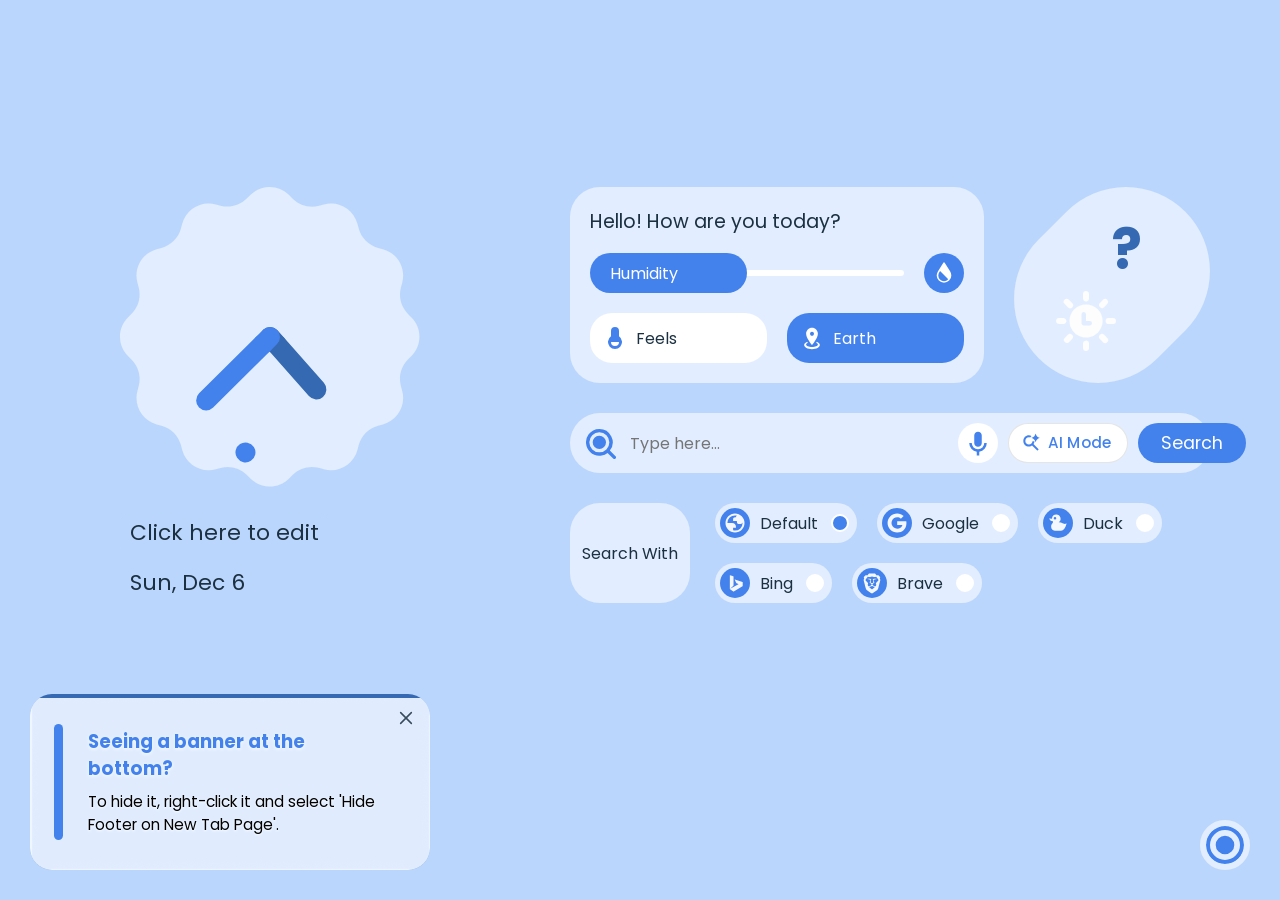
==== commit 4b2f5eeb: "feat: add fluid spring motion system and localization support" ====
--- a/index.html
+++ b/index.html
@@ -43,6 +43,7 @@
     <script defer src="scripts/voice-search.js"></script>
     <script defer src="scripts/backup-restore.js"></script>
     <script defer src="scripts/layout-editor.js"></script>
+    <script defer src="scripts/motion.js"></script>
 
     <!-- LANGUAGES SCRIPTS -->
     <script src="locales/pt.js"></script>
@@ -1324,6 +1325,17 @@
                                             <button type="button" id="openLayoutEditorBtn" class="layoutEditBtn">Customize</button>
                                             <button type="button" id="resetLayoutBtn" class="layoutResetBtn" title="Reset all positions to default">Reset</button>
                                         </div>
+                                    </div>
+
+                                    <div class="ttcont animationControlCont">
+                                        <div class="texts">
+                                            <div class="bigText" id="uiAnimationsText">Fluid Animations</div>
+                                            <div class="infoText" id="uiAnimationsInfo">Physics-based spring motion, micro-interactions, and transitions</div>
+                                        </div>
+                                        <label class="switch">
+                                            <input id="uiAnimationsCheckbox" type="checkbox" checked>
+                                            <span class="toggle"></span>
+                                        </label>
                                     </div>
 
                                     <div class="ttcont">
--- a/style.css
+++ b/style.css
@@ -148,6 +148,14 @@
 	--fluid-ease-out: cubic-bezier(0.16, 1, 0.3, 1);
 	--fluid-ease-in-out: cubic-bezier(0.65, 0, 0.35, 1);
 	--fluid-press: cubic-bezier(0.4, 0, 0.2, 1);
+
+	/* Motion (Framer Motion) & GSAP High-Fidelity Physics Tokens */
+	--motion-spring: linear(0, 0.029 0.8%, 0.13 1.8%, 0.908 7.2%, 1.051 9.1%, 1.112 11.2%, 1.116 12.2%, 1.106 13.4%, 1.007 19.5%, 0.987 23.1%, 1.001 35%, 1);
+	--motion-bounce: cubic-bezier(0.34, 1.56, 0.64, 1);
+	--motion-glide: cubic-bezier(0.16, 1, 0.3, 1);
+	--motion-elastic: linear(0, 0.029 1.3%, 0.119 2.8%, 0.659 8.7%, 0.871 11.6%, 1.009 14.6%, 1.052 16.2%, 1.078 17.9%, 1.088 19.7%, 1.085 21.7%, 1.014 31.4%, 0.993 38%, 1.001 57.6%, 1);
+	--motion-overshoot: linear(0, 0.528 7%, 0.921 14.4%, 1.07 18.3%, 1.19 22.4%, 1.28 26.7%, 1.34 31.2%, 1.366 34.5%, 1.378 38%, 1.377 41.7%, 1.363 45.6%, 1.308 53.3%, 1.13 71.3%, 1.059 80.1%, 1.013 89.7%, 1);
+	--motion-press: cubic-bezier(0.4, 0, 0.2, 1);
 
 	/* Glassmorphism Design Tokens */
 	--glass-blur-sm: 8px;
@@ -460,10 +468,19 @@
 }
 
 .resultItem {
-	padding: 8px;
+	padding: 8px 12px;
 	cursor: pointer;
 	font-size: 1.1rem;
 	color: var(--textColorDark-blue);
+	border-radius: calc(var(--round) - 6px);
+	transition:
+		background-color 0.18s var(--fluid-ease-out),
+		transform 0.18s var(--fluid-spring);
+}
+
+.resultItem:hover {
+	transform: translateX(6px);
+	background-color: color-mix(in srgb, var(--accentLightTint-blue) 40%, transparent);
 }
 
 .resultItem.active,
@@ -2813,6 +2830,95 @@
 	transition: transform 0.08s var(--fluid-press);
 }
 
+/* --- Hero Dashboard Spring Choreography (Motion & GSAP Style) --- */
+@keyframes heroSpringIn {
+	0% {
+		opacity: 0;
+		transform: translateY(16px) scale(0.96);
+	}
+	100% {
+		opacity: 1;
+		transform: translateY(0) scale(1);
+	}
+}
+
+@keyframes cornerItemIn {
+	0% {
+		opacity: 0;
+		transform: scale(0.65) rotate(-12deg);
+	}
+	100% {
+		opacity: 1;
+		transform: scale(1) rotate(0deg);
+	}
+}
+
+/* Staggered entrance for hero dashboard elements on initial tab open */
+html[data-motion="enabled"] #analogClock,
+html[data-motion="enabled"] #digitalClock {
+	animation: heroSpringIn 0.55s var(--fluid-spring) backwards;
+}
+
+html[data-motion="enabled"] .ttteexxtt {
+	animation: heroSpringIn 0.55s var(--fluid-spring) 0.05s backwards;
+}
+
+html[data-motion="enabled"] .topDiv#hideWeather {
+	animation: heroSpringIn 0.55s var(--fluid-spring) 0.08s backwards;
+}
+
+html[data-motion="enabled"] #searchbar {
+	animation: heroSpringIn 0.55s var(--fluid-spring) 0.12s backwards;
+}
+
+html[data-motion="enabled"] #motivationalQuotesCont {
+	animation: heroSpringIn 0.55s var(--fluid-spring) 0.16s backwards;
+}
+
+/* Staggered entrance for corner action buttons */
+html[data-motion="enabled"] #todoListCont {
+	animation: cornerItemIn 0.45s var(--fluid-spring) 0.05s backwards;
+}
+
+html[data-motion="enabled"] #bookmarkButton {
+	animation: cornerItemIn 0.45s var(--fluid-spring) 0.10s backwards;
+}
+
+html[data-motion="enabled"] #googleAppsCont {
+	animation: cornerItemIn 0.45s var(--fluid-spring) 0.15s backwards;
+}
+
+html[data-motion="enabled"] #aiToolsCont {
+	animation: cornerItemIn 0.45s var(--fluid-spring) 0.20s backwards;
+}
+
+html[data-motion="enabled"] #menuButton {
+	animation: cornerItemIn 0.45s var(--fluid-spring) 0.25s backwards;
+}
+
+/* Tactile Spring Physics for Corner Action Buttons */
+.todoListCont,
+.bookmark-button,
+.googleAppsCont {
+	transition:
+		transform 0.28s var(--fluid-spring),
+		box-shadow 0.25s var(--fluid-ease-out),
+		background-color 0.25s var(--fluid-ease-out);
+}
+
+.todoListCont:hover,
+.bookmark-button:hover,
+.googleAppsCont:hover {
+	transform: scale(1.12);
+}
+
+.todoListCont:active,
+.bookmark-button:active,
+.googleAppsCont:active {
+	transform: scale(0.92);
+	transition: transform 0.08s var(--fluid-press);
+}
+
 .shortcuts .shortcut-name {
 	visibility: hidden;
 	position: absolute;
@@ -3502,6 +3608,28 @@
 
 /* -------------End of Scrollbar for menu-------------- */
 
+/* --- Settings Drawer Cascading Section Stagger (GSAP Timeline Quality) --- */
+@keyframes drawerSectionIn {
+	0% {
+		opacity: 0;
+		transform: translateX(18px) scale(0.98);
+	}
+	100% {
+		opacity: 1;
+		transform: translateX(0) scale(1);
+	}
+}
+
+html[data-motion="enabled"] .menuBar .optCont .section:nth-child(1) { animation: drawerSectionIn 0.35s var(--fluid-spring) 0.03s backwards; }
+html[data-motion="enabled"] .menuBar .optCont .section:nth-child(2) { animation: drawerSectionIn 0.35s var(--fluid-spring) 0.06s backwards; }
+html[data-motion="enabled"] .menuBar .optCont .section:nth-child(3) { animation: drawerSectionIn 0.35s var(--fluid-spring) 0.09s backwards; }
+html[data-motion="enabled"] .menuBar .optCont .section:nth-child(4) { animation: drawerSectionIn 0.35s var(--fluid-spring) 0.12s backwards; }
+html[data-motion="enabled"] .menuBar .optCont .section:nth-child(5) { animation: drawerSectionIn 0.35s var(--fluid-spring) 0.15s backwards; }
+html[data-motion="enabled"] .menuBar .optCont .section:nth-child(6) { animation: drawerSectionIn 0.35s var(--fluid-spring) 0.18s backwards; }
+html[data-motion="enabled"] .menuBar .optCont .section:nth-child(7) { animation: drawerSectionIn 0.35s var(--fluid-spring) 0.21s backwards; }
+html[data-motion="enabled"] .menuBar .optCont .section:nth-child(8) { animation: drawerSectionIn 0.35s var(--fluid-spring) 0.24s backwards; }
+html[data-motion="enabled"] .menuBar .optCont .section:nth-child(n+9) { animation: drawerSectionIn 0.35s var(--fluid-spring) 0.27s backwards; }
+
 .menuBar .optCont .tilesCont {
 	width: 100%;
 	height: 50px;
@@ -3584,7 +3712,7 @@
 	inset: 0;
 	background-color: var(--bg-color-blue);
 	/* Background color when off */
-	transition: 0.4s;
+	transition: background-color 0.3s var(--fluid-ease-out);
 	border-radius: 34px;
 	direction: ltr;
 	unicode-bidi: isolate;
@@ -3600,8 +3728,18 @@
 	bottom: 9px;
 	background-color: var(--accentLightTint-blue);
 	/* Slider color when on */
-	transition: 0.175s;
+	transition:
+		transform 0.32s var(--fluid-spring),
+		width 0.22s var(--fluid-ease-out),
+		height 0.22s var(--fluid-ease-out),
+		background-color 0.25s ease;
 	border-radius: 50%;
+}
+
+.switch:active .toggle:before {
+	width: 24px;
+	border-radius: 12px;
+	transition: width 0.08s var(--fluid-press);
 }
 
 /* Apply styles when the input is checked (on) */
@@ -3616,6 +3754,11 @@
 	inset-inline-start: 5px;
 	bottom: 5px;
 	transform: translateX(26px);
+}
+
+.switch:active input:checked + .toggle:before {
+	width: 28px;
+	transform: translateX(22px);
 }
 
 /* --- END OF 🔴⚪🟡style for toggle buttons---- */
@@ -7884,10 +8027,21 @@
 }
 
 /* --- Accessibility: Reduced Motion Support --- */
+/* User explicit disable state */
+html[data-motion="disabled"] *,
+html[data-motion="disabled"] *::before,
+html[data-motion="disabled"] *::after {
+	animation-duration: 0.001ms !important;
+	animation-iteration-count: 1 !important;
+	transition-duration: 0.001ms !important;
+	scroll-behavior: auto !important;
+}
+
+/* System reduced motion: respected unless user explicitly enabled animations in MYNT */
 @media (prefers-reduced-motion: reduce) {
-	*,
-	*::before,
-	*::after {
+	html:not([data-motion="enabled"]) *,
+	html:not([data-motion="enabled"]) *::before,
+	html:not([data-motion="enabled"]) *::after {
 		animation-duration: 0.001ms !important;
 		animation-iteration-count: 1 !important;
 		transition-duration: 0.001ms !important;
@@ -7909,26 +8063,54 @@
 	outline-offset: 4px !important;
 	border-radius: var(--round) !important;
 	cursor: grab !important;
-	position: relative;
 	transition:
 		outline-color 0.2s var(--fluid-ease-out),
-		box-shadow 0.2s var(--fluid-ease-out),
-		transform 0.2s var(--fluid-spring) !important;
+		box-shadow 0.2s var(--fluid-ease-out) !important;
+}
+
+body.layout-edit-mode [data-editable-element] * {
+	pointer-events: none !important;
+	user-select: none !important;
 }
 
 body.layout-edit-mode [data-editable-element]:hover {
 	outline-color: var(--accentLightTint-blue) !important;
-	box-shadow: 0 4px 20px rgba(0, 0, 0, 0.16), 0 0 0 2px var(--darkColor-blue) !important;
-	transform: scale(1.015);
+	box-shadow: 0 4px 20px rgba(0, 0, 0, 0.16) !important;
 }
 
 body.layout-edit-mode [data-editable-element].is-dragging {
 	cursor: grabbing !important;
 	z-index: 99999 !important;
 	opacity: 0.94;
-	transform: scale(1.03) !important;
 	box-shadow: 0 16px 36px rgba(0, 0, 0, 0.28) !important;
 	outline: 2px solid var(--darkColor-blue) !important;
+}
+
+body.layout-edit-mode #menuButton,
+body.layout-edit-mode #todoListCont,
+body.layout-edit-mode #bookmarkButton,
+body.layout-edit-mode #googleAppsCont {
+	border-radius: 50% !important;
+}
+
+body[data-bg="wallpaper"].layout-edit-mode [data-editable-element] {
+	outline: 2px dashed color-mix(in srgb, var(--accentLightTint-blue) 75%, white) !important;
+	box-shadow: 0 0 0 1px rgba(0, 0, 0, 0.3) !important;
+}
+
+/* Center alignment guideline when magnetically snapped */
+.layout-center-guide {
+	position: fixed;
+	top: 0;
+	bottom: 0;
+	left: 50%;
+	width: 2px;
+	background: var(--darkColor-blue);
+	opacity: 0.65;
+	z-index: 999998;
+	pointer-events: none;
+	display: none;
+	box-shadow: 0 0 8px var(--darkColor-blue);
 }
 
 /* Badge handle for editable elements */
@@ -8049,9 +8231,9 @@
 /* Toast notification */
 .layout-editor-toast {
 	position: fixed;
-	bottom: 32px;
+	top: 75px;
 	left: 50%;
-	transform: translate(-50%, 40px) scale(0.9);
+	transform: translate(-50%, -20px) scale(0.95);
 	background: var(--darkColor-blue);
 	color: #ffffff;
 	padding: 10px 22px;
@@ -8070,6 +8252,13 @@
 .layout-editor-toast.show {
 	opacity: 1;
 	transform: translate(-50%, 0) scale(1);
+}
+
+body[data-bg="wallpaper"] .layout-editor-toast {
+	background: color-mix(in srgb, var(--darkColor-blue) 75%, rgba(0, 0, 0, 0.65));
+	border: 1px solid rgba(255, 255, 255, 0.25);
+	backdrop-filter: blur(16px);
+	-webkit-backdrop-filter: blur(16px);
 }
 
 /* Settings Drawer Personalization Layout Controls */
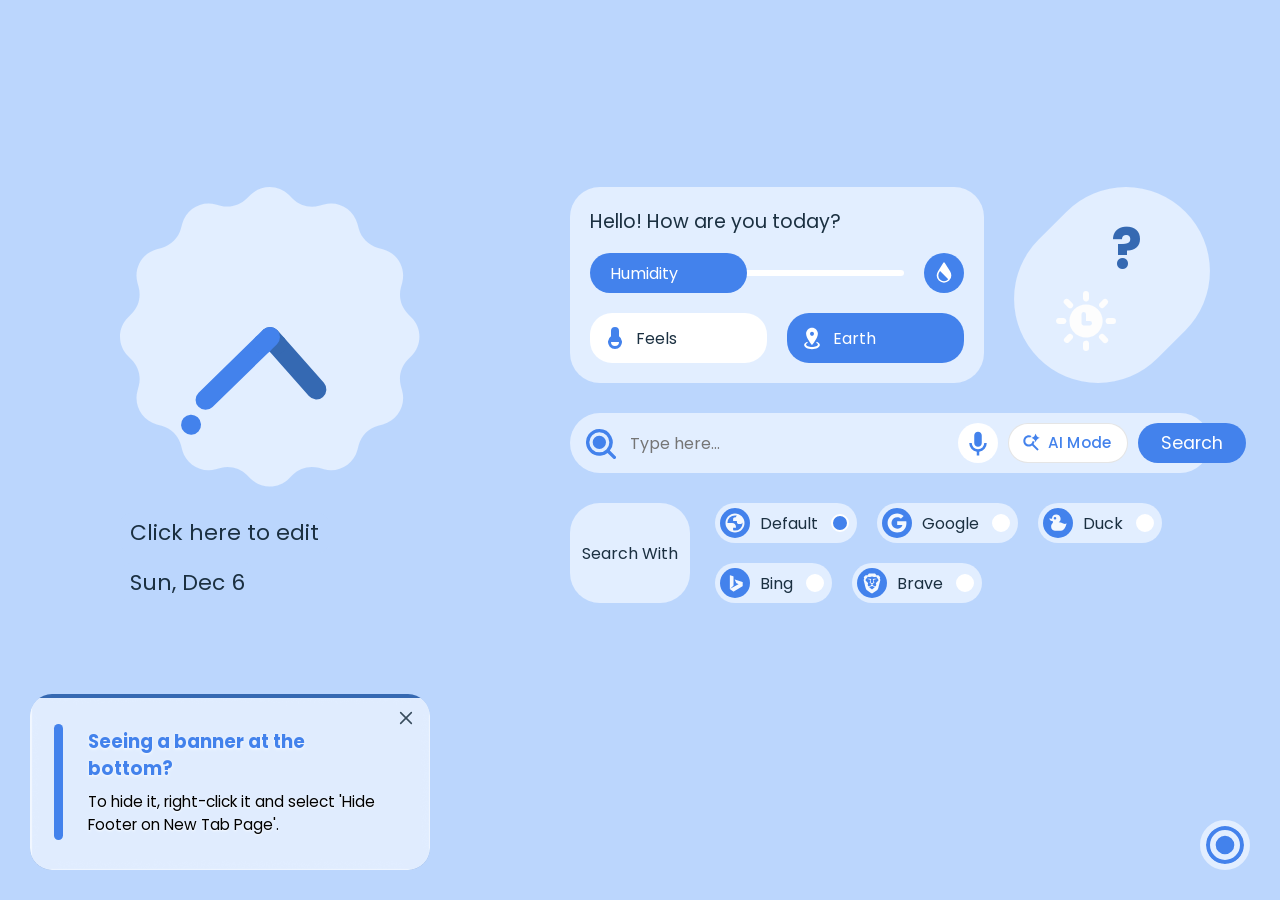
==== commit 84e9acce: "feat: add neomorphism UI style and toggle system with tests" ====
--- a/index.html
+++ b/index.html
@@ -1724,6 +1724,20 @@
                                             type="button">Dark</button>
                                         <button class="themeSegBtn" id="systemThemed" data-theme="system"
                                             type="button">System</button>
+                                    </div>
+
+                                    <!-- UI Style Segmented Toggle: Neomorphism vs Glassmorphism -->
+                                    <div class="styleSegmentCont">
+                                        <div class="themeSegment styleSegment" id="uiStyleSegment" data-active="neomorphism" role="group" aria-label="Interface Style">
+                                            <span class="themeIndicator styleIndicator"></span>
+                                            <button class="themeSegBtn styleSegBtn active" id="neomorphismStyleBtn" data-style="neomorphism"
+                                                type="button">Neomorphism</button>
+                                            <button class="themeSegBtn styleSegBtn" id="glassmorphismStyleBtn" data-style="glassmorphism"
+                                                type="button">Glassmorphism</button>
+                                        </div>
+                                        <button id="uiStyleToggle" class="uiStyleToggleBtn" type="button" title="Switch between Neomorphism and Glassmorphism" style="display: none;">
+                                            Toggle Style
+                                        </button>
                                     </div>
 
                                     <!-- ---🟡--- -->
--- a/style.css
+++ b/style.css
@@ -162,13 +162,32 @@
 	--glass-blur: 16px;
 	--glass-blur-lg: 24px;
 	--glass-saturate: 160%;
-	--glass-border-color: rgba(255, 255, 255, 0.22);
+	--glass-border-base: rgba(255, 255, 255, 0.22);
+	--glass-border-color: var(--glass-border-base);
 	--glass-border-dark: rgba(255, 255, 255, 0.08);
-	--glass-specular: inset 0 1px 1px 0 rgba(255, 255, 255, 0.3);
+	--glass-specular-base: inset 0 1px 1px 0 rgba(255, 255, 255, 0.3);
+	--glass-specular: var(--glass-specular-base);
 	--glass-specular-dark: inset 0 1px 1px 0 rgba(255, 255, 255, 0.1);
-	--glass-shadow: 0 8px 32px 0 rgba(0, 0, 0, 0.14);
-	--glass-shadow-lg: 0 14px 44px 0 rgba(0, 0, 0, 0.2);
+	--glass-shadow-base: 0 8px 32px 0 rgba(0, 0, 0, 0.14);
+	--glass-shadow: var(--glass-shadow-base);
+	--glass-shadow-base-lg: 0 14px 44px 0 rgba(0, 0, 0, 0.2);
+	--glass-shadow-lg: var(--glass-shadow-base-lg);
 	--glass-shadow-dark: 0 12px 36px 0 rgba(0, 0, 0, 0.4);
+
+	/* Neumorphism Design Tokens (Settings Menu) */
+	--neu-canvas: var(--accentLightTint-blue);
+	--neu-card-bg: color-mix(in srgb, var(--accentLightTint-blue) 80%, white);
+	--neu-card-outer-bg: color-mix(in srgb, var(--accentLightTint-blue) 65%, var(--bg-color-blue));
+	--neu-surface: color-mix(in srgb, var(--accentLightTint-blue) 75%, white);
+	--neu-surface-raised: color-mix(in srgb, var(--accentLightTint-blue) 60%, white);
+	--neu-surface-pressed: color-mix(in srgb, var(--accentLightTint-blue) 90%, black);
+	--neu-shadow-dark: color-mix(in srgb, var(--textColorDark-blue) 18%, transparent);
+	--neu-shadow-light: rgba(255, 255, 255, 0.85);
+	--neu-shadow-dark-sm: color-mix(in srgb, var(--textColorDark-blue) 12%, transparent);
+	--neu-shadow-light-sm: rgba(255, 255, 255, 0.75);
+	--neu-inset-dark: color-mix(in srgb, var(--textColorDark-blue) 16%, transparent);
+	--neu-inset-light: rgba(255, 255, 255, 0.85);
+	--neu-border-highlight: rgba(255, 255, 255, 0.6);
 }
 
 /* Theme */
@@ -340,8 +359,8 @@
 
 /* Early-paint dark mode: applied by preload.js before deferred scripts run.
    Uses data attributes on <html> set synchronously in <head>. */
-html[data-preferred-theme="dark"]:not(:has(#darkTheme:checked)),
-html[data-preferred-theme="system"][data-system-dark="true"]:not(
+html[data-preferred-theme="dark"]:not([data-has-wallpaper="true"]):not(:has(#darkTheme:checked)),
+html[data-preferred-theme="system"][data-system-dark="true"]:not([data-has-wallpaper="true"]):not(
 		:has(#darkTheme:checked)
 	) {
 	filter: invert(1) hue-rotate(180deg);
@@ -367,14 +386,15 @@
 	& #wIcon,
 	&:not(:has(#adaptiveIconToggle:checked))
 		.shortcutLogoContainer
-		img[data-icon-type="default"] {
+		img[data-icon-type="default"],
+	& .menuBar,
+	& #bookmarksContainer,
+	& #prompt-modal-container,
+	& .ai-settings-modal,
+	& #editBookmarkModal,
+	& .layout-editor-toolbar {
 		filter: invert(1) hue-rotate(180deg);
 		-webkit-filter: invert(1) hue-rotate(180deg);
-	}
-
-	& .menuBar,
-	& #bookmarksContainer {
-		background-color: #0000000f;
 	}
 
 	& #prompt-modal-blur,
@@ -399,6 +419,8 @@
 	& #darkTheme,
 	& .favicon,
 	& #wIcon,
+	& .aiModeIcon,
+	& #searchWebEngineIcon,
 	&:not(:has(#adaptiveIconToggle:checked))
 		.shortcutLogoContainer
 		img[data-icon-type="default"] {
@@ -407,6 +429,25 @@
 	}
 
 	--whitishColor-blue: #f2f2f2;
+}
+
+/* Exclude dedicated dark-styled components from the wallpaper inversion filter */
+body[data-bg="wallpaper"]:has(.themeSegment[data-active="dark"]) #shortcuts-section,
+body[data-bg="wallpaper"][sysTheme="systemDark"]:has(.themeSegment[data-active="system"]) #shortcuts-section,
+body[data-bg="wallpaper"]:has(.themeSegment[data-active="dark"]) #menuButton,
+body[data-bg="wallpaper"][sysTheme="systemDark"]:has(.themeSegment[data-active="system"]) #menuButton,
+body[data-bg="wallpaper"]:has(.themeSegment[data-active="dark"]) #prompt-modal-container,
+body[data-bg="wallpaper"][sysTheme="systemDark"]:has(.themeSegment[data-active="system"]) #prompt-modal-container,
+body[data-bg="wallpaper"]:has(.themeSegment[data-active="dark"]) .layout-editor-toolbar,
+body[data-bg="wallpaper"][sysTheme="systemDark"]:has(.themeSegment[data-active="system"]) .layout-editor-toolbar {
+	filter: none !important;
+	-webkit-filter: none !important;
+}
+
+body[data-bg="wallpaper"]:has(.themeSegment[data-active="dark"]) #shortcuts-section .shortcutLogoContainer img,
+body[data-bg="wallpaper"][sysTheme="systemDark"]:has(.themeSegment[data-active="system"]) #shortcuts-section .shortcutLogoContainer img {
+	filter: none !important;
+	-webkit-filter: none !important;
 }
 
 /* -------------------------------------- */
@@ -2427,14 +2468,18 @@
 }
 
 .black-theme body[data-bg="wallpaper"] .aiModeIcon,
-body[data-bg="wallpaper"][sysTheme="systemDark"] .aiModeIcon {
+html[data-preferred-theme="dark"] body[data-bg="wallpaper"] .aiModeIcon,
+body[data-bg="wallpaper"]:has(.themeSegment[data-active="dark"]) .aiModeIcon,
+body[data-bg="wallpaper"][sysTheme="systemDark"]:has(.themeSegment[data-active="system"]) .aiModeIcon {
 	background-color: rgba(48, 49, 52, 0.75);
 	border-color: rgba(255, 255, 255, 0.18);
 	color: #e8eaed;
 }
 
 .black-theme body[data-bg="wallpaper"] .aiModeIcon:hover,
-body[data-bg="wallpaper"][sysTheme="systemDark"] .aiModeIcon:hover {
+html[data-preferred-theme="dark"] body[data-bg="wallpaper"] .aiModeIcon:hover,
+body[data-bg="wallpaper"]:has(.themeSegment[data-active="dark"]) .aiModeIcon:hover,
+body[data-bg="wallpaper"][sysTheme="systemDark"]:has(.themeSegment[data-active="system"]) .aiModeIcon:hover {
 	background-color: rgba(60, 64, 67, 0.88);
 	border-color: rgba(255, 255, 255, 0.28);
 	color: #ffffff;
@@ -3122,7 +3167,7 @@
 	.shortcuts
 	.shortcutLogoContainer
 	img[data-icon-type="custom"] {
-	filter: invert(1) hue-rotate(180deg) !important;
+	filter: none !important;
 	mix-blend-mode: normal !important;
 }
 
@@ -3482,8 +3527,9 @@
 
 /* ---------------Menu-bar-css---------------- */
 .menuBar {
-	background-color: #0000004f;
-	backdrop-filter: blur(15px) saturate(160%);
+	background-color: #00000055;
+	backdrop-filter: none;
+	-webkit-backdrop-filter: none;
 	position: fixed;
 	width: 100%;
 	height: 100%;
@@ -3505,8 +3551,12 @@
 	/* change on some languages for fix the buttons */
 	transition: transform 0.42s var(--fluid-ease-out);
 	transform: translateX(100%);
-	background-color: var(--accentLightTint-blue);
+	background-color: var(--neu-canvas);
 	border-end-start-radius: var(--round);
+	backdrop-filter: none !important;
+	-webkit-backdrop-filter: none !important;
+	border-inline-start: 1px solid var(--neu-border-highlight);
+	box-shadow: -10px 0 32px rgba(0, 0, 0, 0.28);
 }
 
 .menuBar .menuCont .topRounder {
@@ -4049,25 +4099,29 @@
 
 .black-theme .menuCont .topDiv,
 html[data-preferred-theme="dark"] .menuCont .topDiv,
-body[sysTheme="systemDark"] .menuCont .topDiv {
+body:has(.themeSegment[data-active="dark"]) .menuCont .topDiv,
+body[sysTheme="systemDark"]:has(.themeSegment[data-active="system"]) .menuCont .topDiv {
 	background-color: #1a1a1c;
 }
 
 .black-theme .menuCont .topDiv::after,
 html[data-preferred-theme="dark"] .menuCont .topDiv::after,
-body[sysTheme="systemDark"] .menuCont .topDiv::after {
+body:has(.themeSegment[data-active="dark"]) .menuCont .topDiv::after,
+body[sysTheme="systemDark"]:has(.themeSegment[data-active="system"]) .menuCont .topDiv::after {
 	background-color: #242426;
 }
 
 .black-theme .menuBar .menuCont .topRounder svg path,
 html[data-preferred-theme="dark"] .menuBar .menuCont .topRounder svg path,
-body[sysTheme="systemDark"] .menuBar .menuCont .topRounder svg path {
+body:has(.themeSegment[data-active="dark"]) .menuBar .menuCont .topRounder svg path,
+body[sysTheme="systemDark"]:has(.themeSegment[data-active="system"]) .menuBar .menuCont .topRounder svg path {
 	fill: #1a1a1c;
 }
 
 .black-theme .menuCont .topDiv h1,
 html[data-preferred-theme="dark"] .menuCont .topDiv h1,
-body[sysTheme="systemDark"] .menuCont .topDiv h1 {
+body:has(.themeSegment[data-active="dark"]) .menuCont .topDiv h1,
+body[sysTheme="systemDark"]:has(.themeSegment[data-active="system"]) .menuCont .topDiv h1 {
 	color: #e8eaed;
 }
 /* ----------- End of section ------------ */
@@ -4647,6 +4701,112 @@
 	content: none;
 }
 /* Segmented Control ended */
+
+/* Style Segmented Control (Neomorphism vs Glassmorphism) */
+.styleSegmentCont {
+	margin-top: 10px;
+	width: 100%;
+}
+
+.styleSegment {
+	display: flex;
+	width: 100%;
+	position: relative;
+	padding: 4px;
+	border-radius: 30px;
+	background: color-mix(
+		in srgb,
+		var(--accentLightTint-blue) 60%,
+		var(--bg-color-blue)
+	);
+	transition: background 0.25s var(--md-motion-ease), box-shadow 0.25s var(--fluid-ease-out);
+}
+
+.styleSegment .styleIndicator {
+	position: absolute;
+	top: 4px;
+	bottom: 4px;
+	left: 4px;
+	width: calc((100% - 8px) / 2);
+	background: #ffffffe6;
+	border-radius: 30px;
+	transition: transform 0.38s var(--fluid-spring);
+	z-index: 0;
+}
+
+.styleSegment .styleSegBtn {
+	position: relative;
+	z-index: 1;
+	background: none;
+	border: none;
+	display: flex;
+	align-items: center;
+	justify-content: center;
+	width: 100%;
+	height: 34px;
+	font-size: 0.86rem;
+	font-weight: 500;
+	line-height: 1;
+	cursor: pointer;
+	color: inherit;
+	padding: 0;
+	transition: color 0.2s ease, transform 0.15s ease;
+}
+
+.styleSegment .styleSegBtn:active {
+	transform: scale(0.96);
+}
+
+.black-theme .styleSegment,
+body:has(.themeSegment[data-active="dark"]) .styleSegment,
+body[sysTheme="systemDark"]:has(.themeSegment[data-active="system"]) .styleSegment {
+	background: #2a2a2a;
+}
+
+.black-theme .styleSegment .styleIndicator,
+body:has(.themeSegment[data-active="dark"]) .styleSegment .styleIndicator,
+body[sysTheme="systemDark"]:has(.themeSegment[data-active="system"]) .styleSegment .styleIndicator {
+	background: #1e1e1e;
+	border: 1px solid rgba(255, 255, 255, 0.12);
+}
+
+/* Style Segment Neomorphism Mode */
+[data-ui-style="neomorphism"] .styleSegment,
+body[data-ui-style="neomorphism"] .styleSegment {
+	background: var(--neu-canvas) !important;
+	border: 1px solid var(--neu-shadow-dark-sm);
+	box-shadow: 
+		inset 3px 3px 6px var(--neu-inset-dark),
+		inset -3px -3px 6px var(--neu-inset-light) !important;
+}
+
+[data-ui-style="neomorphism"] .styleSegment .styleIndicator,
+body[data-ui-style="neomorphism"] .styleSegment .styleIndicator {
+	background: var(--neu-surface) !important;
+	box-shadow: 
+		3px 3px 8px var(--neu-shadow-dark),
+		-2px -2px 6px var(--neu-shadow-light) !important;
+	border: 1px solid var(--neu-border-highlight);
+}
+
+/* Style Segment Glassmorphism Mode */
+[data-ui-style="glassmorphism"] .styleSegment,
+body[data-ui-style="glassmorphism"] .styleSegment {
+	background: color-mix(in srgb, var(--accentLightTint-blue) 45%, transparent) !important;
+	backdrop-filter: blur(var(--glass-blur-sm)) saturate(var(--glass-saturate)) !important;
+	-webkit-backdrop-filter: blur(var(--glass-blur-sm)) saturate(var(--glass-saturate)) !important;
+	border: 1px solid var(--glass-border-subtle) !important;
+	box-shadow: inset 0 1px 2px rgba(255, 255, 255, 0.25) !important;
+}
+
+[data-ui-style="glassmorphism"] .styleSegment .styleIndicator,
+body[data-ui-style="glassmorphism"] .styleSegment .styleIndicator {
+	background: rgba(255, 255, 255, 0.75) !important;
+	backdrop-filter: blur(var(--glass-blur-sm)) !important;
+	-webkit-backdrop-filter: blur(var(--glass-blur-sm)) !important;
+	box-shadow: 0 2px 8px rgba(0, 0, 0, 0.15), var(--glass-specular) !important;
+	border: 1px solid var(--glass-border-color);
+}
 
 .themingStuff {
 	margin: 22px auto 100px;
@@ -6064,62 +6224,72 @@
 
 .black-theme .topBar,
 html[data-preferred-theme="dark"] .topBar,
-body[sysTheme="systemDark"] .topBar {
+body:has(.themeSegment[data-active="dark"]) .topBar,
+body[sysTheme="systemDark"]:has(.themeSegment[data-active="system"]) .topBar {
 	background-color: #1a1a1c;
 	border-bottom: 1px solid rgba(255, 255, 255, 0.1);
 }
 
 .black-theme .pageTitle,
 html[data-preferred-theme="dark"] .pageTitle,
-body[sysTheme="systemDark"] .pageTitle {
+body:has(.themeSegment[data-active="dark"]) .pageTitle,
+body[sysTheme="systemDark"]:has(.themeSegment[data-active="system"]) .pageTitle {
 	color: #e8eaed;
 }
 
 .black-theme #editShortcutsListInfo,
 html[data-preferred-theme="dark"] #editShortcutsListInfo,
-body[sysTheme="systemDark"] #editShortcutsListInfo {
+body:has(.themeSegment[data-active="dark"]) #editShortcutsListInfo,
+body[sysTheme="systemDark"]:has(.themeSegment[data-active="system"]) #editShortcutsListInfo {
 	color: rgba(232, 234, 237, 0.75);
 }
 
 .black-theme .shortcutSettingsEntry,
 html[data-preferred-theme="dark"] .shortcutSettingsEntry,
-body[sysTheme="systemDark"] .shortcutSettingsEntry {
+body:has(.themeSegment[data-active="dark"]) .shortcutSettingsEntry,
+body[sysTheme="systemDark"]:has(.themeSegment[data-active="system"]) .shortcutSettingsEntry {
 	background-color: var(--bg-color-dark);
 }
 
 .black-theme .shortcutSettingsEntry input,
 html[data-preferred-theme="dark"] .shortcutSettingsEntry input,
-body[sysTheme="systemDark"] .shortcutSettingsEntry input {
+body:has(.themeSegment[data-active="dark"]) .shortcutSettingsEntry input,
+body[sysTheme="systemDark"]:has(.themeSegment[data-active="system"]) .shortcutSettingsEntry input {
 	color: #e8eaed;
 }
 
 .black-theme .shortcutSettingsEntry input::placeholder,
 html[data-preferred-theme="dark"] .shortcutSettingsEntry input::placeholder,
-body[sysTheme="systemDark"] .shortcutSettingsEntry input::placeholder {
+body:has(.themeSegment[data-active="dark"]) .shortcutSettingsEntry input::placeholder,
+body[sysTheme="systemDark"]:has(.themeSegment[data-active="system"]) .shortcutSettingsEntry input::placeholder {
 	color: rgba(232, 234, 237, 0.5);
 }
 
 .black-theme .shortcutInputRow svg,
 html[data-preferred-theme="dark"] .shortcutInputRow svg,
-body[sysTheme="systemDark"] .shortcutInputRow svg {
+body:has(.themeSegment[data-active="dark"]) .shortcutInputRow svg,
+body[sysTheme="systemDark"]:has(.themeSegment[data-active="system"]) .shortcutInputRow svg {
 	color: rgba(232, 234, 237, 0.65);
 }
 
 .black-theme .grip-container,
 html[data-preferred-theme="dark"] .grip-container,
-body[sysTheme="systemDark"] .grip-container {
+body:has(.themeSegment[data-active="dark"]) .grip-container,
+body[sysTheme="systemDark"]:has(.themeSegment[data-active="system"]) .grip-container {
 	color: rgba(232, 234, 237, 0.6);
 }
 
 .black-theme #backButton,
 html[data-preferred-theme="dark"] #backButton,
-body[sysTheme="systemDark"] #backButton {
+body:has(.themeSegment[data-active="dark"]) #backButton,
+body[sysTheme="systemDark"]:has(.themeSegment[data-active="system"]) #backButton {
 	fill: #e8eaed;
 }
 
 .black-theme #backButton:hover,
 html[data-preferred-theme="dark"] #backButton:hover,
-body[sysTheme="systemDark"] #backButton:hover {
+body:has(.themeSegment[data-active="dark"]) #backButton:hover,
+body[sysTheme="systemDark"]:has(.themeSegment[data-active="system"]) #backButton:hover {
 	background-color: rgba(255, 255, 255, 0.12);
 	fill: #ffffff;
 }
@@ -6128,8 +6298,10 @@
 .black-theme #newShortcutButton,
 html[data-preferred-theme="dark"] #resetButton,
 html[data-preferred-theme="dark"] #newShortcutButton,
-body[sysTheme="systemDark"] #resetButton,
-body[sysTheme="systemDark"] #newShortcutButton {
+body:has(.themeSegment[data-active="dark"]) #resetButton,
+body:has(.themeSegment[data-active="dark"]) #newShortcutButton,
+body[sysTheme="systemDark"]:has(.themeSegment[data-active="system"]) #resetButton,
+body[sysTheme="systemDark"]:has(.themeSegment[data-active="system"]) #newShortcutButton {
 	background: #28282c;
 	border: 1px solid rgba(255, 255, 255, 0.1);
 	fill: #e8eaed;
@@ -6139,8 +6311,10 @@
 .black-theme #newShortcutButton:hover,
 html[data-preferred-theme="dark"] #resetButton:hover,
 html[data-preferred-theme="dark"] #newShortcutButton:hover,
-body[sysTheme="systemDark"] #resetButton:hover,
-body[sysTheme="systemDark"] #newShortcutButton:hover {
+body:has(.themeSegment[data-active="dark"]) #resetButton:hover,
+body:has(.themeSegment[data-active="dark"]) #newShortcutButton:hover,
+body[sysTheme="systemDark"]:has(.themeSegment[data-active="system"]) #resetButton:hover,
+body[sysTheme="systemDark"]:has(.themeSegment[data-active="system"]) #newShortcutButton:hover {
 	fill: #ffffff;
 	background: #38383e;
 }
@@ -6149,8 +6323,10 @@
 .black-theme .uploadCustomIconButton,
 html[data-preferred-theme="dark"] .shortcutDelete button,
 html[data-preferred-theme="dark"] .uploadCustomIconButton,
-body[sysTheme="systemDark"] .shortcutDelete button,
-body[sysTheme="systemDark"] .uploadCustomIconButton {
+body:has(.themeSegment[data-active="dark"]) .shortcutDelete button,
+body:has(.themeSegment[data-active="dark"]) .uploadCustomIconButton,
+body[sysTheme="systemDark"]:has(.themeSegment[data-active="system"]) .shortcutDelete button,
+body[sysTheme="systemDark"]:has(.themeSegment[data-active="system"]) .uploadCustomIconButton {
 	background: #28282c;
 	border: 1px solid rgba(255, 255, 255, 0.1);
 	fill: #e8eaed;
@@ -6160,8 +6336,10 @@
 .black-theme .shortcutDelete button:hover,
 html[data-preferred-theme="dark"] .uploadCustomIconButton:hover,
 html[data-preferred-theme="dark"] .shortcutDelete button:hover,
-body[sysTheme="systemDark"] .uploadCustomIconButton:hover,
-body[sysTheme="systemDark"] .shortcutDelete button:hover {
+body:has(.themeSegment[data-active="dark"]) .uploadCustomIconButton:hover,
+body:has(.themeSegment[data-active="dark"]) .shortcutDelete button:hover,
+body[sysTheme="systemDark"]:has(.themeSegment[data-active="system"]) .uploadCustomIconButton:hover,
+body[sysTheme="systemDark"]:has(.themeSegment[data-active="system"]) .shortcutDelete button:hover {
 	background: #38383e;
 	fill: #ffffff;
 }
@@ -6767,17 +6945,13 @@
 	box-shadow: var(--glass-shadow-lg), var(--glass-specular);
 }
 
-/* --- Slide-Out Settings Drawer Glassmorphism --- */
+/* --- Slide-Out Settings Drawer (Clean Canvas, Glassmorphism Removed) --- */
 body[data-bg="wallpaper"] .menuBar .menuCont {
-	background-color: color-mix(
-		in srgb,
-		var(--accentLightTint-blue) calc(var(--transparency) + 5%),
-		transparent
-	);
-	backdrop-filter: blur(var(--glass-blur-lg)) saturate(var(--glass-saturate));
-	-webkit-backdrop-filter: blur(var(--glass-blur-lg)) saturate(var(--glass-saturate));
-	border-inline-start: 1px solid var(--glass-border-color);
-	box-shadow: var(--glass-shadow-lg);
+	background-color: var(--neu-canvas);
+	backdrop-filter: none !important;
+	-webkit-backdrop-filter: none !important;
+	border-inline-start: 1px solid var(--neu-border-highlight);
+	box-shadow: -10px 0 32px rgba(0, 0, 0, 0.32);
 }
 
 /* Fix drawer header and remove broken white arch / outer rounder */
@@ -6787,7 +6961,7 @@
 
 body[data-bg="wallpaper"] .menuCont .topDiv {
 	background-color: transparent;
-	border-bottom: 1px solid var(--glass-border-subtle);
+	border-bottom: 1px solid var(--neu-shadow-dark-sm);
 	height: 90px;
 	position: relative;
 }
@@ -6814,214 +6988,295 @@
 	padding-top: 14px;
 }
 
-/* Glassmorphic Tiles (GitHub & Feedback) */
+/* Neomorphic Tiles (GitHub & Feedback) */
+.menuBar .tilesCont .tiles,
 body[data-bg="wallpaper"] .tilesCont .tiles {
-	background-color: color-mix(
-		in srgb,
-		var(--darkColor-blue) calc(var(--transparency) * 2.2),
-		rgba(0, 0, 0, 0.22)
-	);
-	backdrop-filter: blur(var(--glass-blur-sm)) saturate(var(--glass-saturate));
-	-webkit-backdrop-filter: blur(var(--glass-blur-sm)) saturate(var(--glass-saturate));
-	border: 1px solid var(--glass-border-subtle);
-	box-shadow: var(--glass-shadow-sm);
-	transition: transform 0.2s ease, background-color 0.2s ease, box-shadow 0.2s ease;
-}
-
+	background-color: var(--neu-surface);
+	color: var(--textColorDark-blue);
+	border-radius: 20px;
+	box-shadow: 
+		4px 4px 10px var(--neu-shadow-dark),
+		-4px -4px 10px var(--neu-shadow-light);
+	border: 1px solid var(--neu-border-highlight);
+	backdrop-filter: none !important;
+	-webkit-backdrop-filter: none !important;
+	transition: 
+		box-shadow 0.22s var(--fluid-ease-out),
+		transform 0.22s var(--fluid-spring),
+		background-color 0.2s ease,
+		color 0.2s ease;
+}
+
+.menuBar .tilesCont .tiles .icon svg path,
+body[data-bg="wallpaper"] .tilesCont .tiles .icon svg path {
+	fill: var(--darkColor-blue);
+	transition: fill 0.2s ease;
+}
+
+.menuBar .tilesCont .tiles:hover,
 body[data-bg="wallpaper"] .tilesCont .tiles:hover {
-	transform: translateY(-1px);
-	background-color: color-mix(
-		in srgb,
-		var(--darkColor-blue) calc(var(--transparency) * 2.8),
-		rgba(0, 0, 0, 0.32)
-	);
-	border-color: var(--glass-border-base);
-	box-shadow: var(--glass-shadow);
-}
-
-/* Glassmorphic Section Cards (Outer Container) */
+	box-shadow: 
+		5px 5px 14px var(--neu-shadow-dark),
+		-5px -5px 14px var(--neu-shadow-light);
+	transform: translateY(-2px);
+	background-color: var(--neu-surface-raised);
+	color: var(--darkColor-blue);
+}
+
+.menuBar .tilesCont .tiles:active,
+body[data-bg="wallpaper"] .tilesCont .tiles:active {
+	box-shadow: 
+		inset 3px 3px 6px var(--neu-inset-dark),
+		inset -3px -3px 6px var(--neu-inset-light);
+	transform: scale(0.97);
+	background-color: var(--neu-surface-pressed);
+}
+
+/* Neomorphic Section Cards (Outer Container) */
+.menuBar .sectionOuter,
 body[data-bg="wallpaper"] .sectionOuter {
-	background-color: color-mix(
-		in srgb,
-		var(--whitishColor-blue) calc(var(--transparency) * 1.2),
-		transparent
-	);
-	backdrop-filter: blur(var(--glass-blur-sm)) saturate(var(--glass-saturate));
-	-webkit-backdrop-filter: blur(var(--glass-blur-sm)) saturate(var(--glass-saturate));
-	border: 1px solid var(--glass-border-subtle);
-	box-shadow: var(--glass-shadow-sm);
-}
-
+	background-color: var(--neu-card-outer-bg);
+	border-radius: 25px;
+	padding: 8px;
+	box-shadow: 
+		5px 5px 14px var(--neu-shadow-dark),
+		-4px -4px 12px var(--neu-shadow-light);
+	border: 1px solid var(--neu-border-highlight);
+	backdrop-filter: none !important;
+	-webkit-backdrop-filter: none !important;
+	transition: 
+		box-shadow 0.25s var(--fluid-ease-out),
+		background-color 0.25s var(--fluid-ease-out),
+		border-radius 0.25s var(--md-motion-ease);
+}
+
+.menuBar .sectionOuter:hover,
 body[data-bg="wallpaper"] .sectionOuter:hover {
-	background-color: color-mix(
-		in srgb,
-		var(--whitishColor-blue) calc(var(--transparency) * 1.5),
-		transparent
-	);
-	border-color: var(--glass-border-base);
-}
-
-/* Glassmorphic Inner Solid Cards (Transforming White Solid Cards to Frosted Glass) */
+	box-shadow: 
+		6px 6px 16px var(--neu-shadow-dark),
+		-5px -5px 14px var(--neu-shadow-light);
+	background-color: var(--neu-card-outer-bg);
+}
+
+/* Neomorphic Inner Cards */
+.menuBar .sectionInner,
+.menuBar .appearanceSection .innerSurface,
 body[data-bg="wallpaper"] .sectionInner,
 body[data-bg="wallpaper"] .appearanceSection .innerSurface {
-	background-color: color-mix(
-		in srgb,
-		white calc(var(--transparency) * 1.5),
-		transparent
-	);
-	backdrop-filter: blur(var(--glass-blur-sm)) saturate(var(--glass-saturate));
-	-webkit-backdrop-filter: blur(var(--glass-blur-sm)) saturate(var(--glass-saturate));
-	border: 1px solid var(--glass-border-subtle);
-	box-shadow: var(--glass-specular), 0 4px 16px rgba(0, 0, 0, 0.06);
+	background-color: var(--neu-card-bg);
+	border-radius: 20px;
+	padding: 6px 14px;
+	margin-top: 10px;
+	box-shadow: 
+		inset 2px 2px 5px var(--neu-inset-dark),
+		inset -2px -2px 5px var(--neu-inset-light),
+		0 2px 6px var(--neu-shadow-dark-sm);
+	border: 1px solid var(--neu-border-highlight);
+	backdrop-filter: none !important;
+	-webkit-backdrop-filter: none !important;
+	transition:
+		max-height 0.4s var(--fluid-ease-out),
+		opacity 0.25s var(--fluid-ease-out),
+		margin-top 0.25s var(--fluid-ease-out),
+		padding 0.25s var(--fluid-ease-out),
+		box-shadow 0.25s var(--fluid-ease-out),
+		background-color 0.25s var(--fluid-ease-out);
+}
+
+.menuBar .appearanceSection .sectionInner,
+body[data-bg="wallpaper"] .appearanceSection .sectionInner {
+	background-color: transparent !important;
+	border: none !important;
+	box-shadow: none !important;
+	border-radius: 0 !important;
+	padding: 0 !important;
+}
+
+.menuBar .appearanceSection .innerSurface,
+body[data-bg="wallpaper"] .appearanceSection .innerSurface {
+	margin-bottom: 12px;
+	padding: 18px 14px;
 }
 
 body[data-bg="wallpaper"] .sectionInner .ttcont:not(:last-child) {
-	border-bottom: 1px solid rgba(0, 0, 0, 0.06);
-}
-
-/* Glassmorphism for Shortcut Settings (Page 2) */
+	border-bottom: 1px solid var(--neu-shadow-dark-sm);
+}
+
+/* Neomorphism for Shortcut Settings (Page 2) */
+.menuBar .topBar,
 body[data-bg="wallpaper"] .topBar {
-	background-color: color-mix(
-		in srgb,
-		var(--accentLightTint-blue) calc(var(--transparency) + 5%),
-		transparent
-	);
-	backdrop-filter: blur(var(--glass-blur-lg)) saturate(var(--glass-saturate));
-	-webkit-backdrop-filter: blur(var(--glass-blur-lg)) saturate(var(--glass-saturate));
-	border-bottom: 1px solid var(--glass-border-subtle);
-}
-
+	background-color: var(--neu-canvas);
+	border-bottom: 1px solid var(--neu-shadow-dark-sm);
+	backdrop-filter: none !important;
+	-webkit-backdrop-filter: none !important;
+	box-shadow: 0 4px 12px var(--neu-shadow-dark-sm);
+}
+
+.menuBar #backButton,
 body[data-bg="wallpaper"] #backButton {
-	background-color: color-mix(
-		in srgb,
-		var(--whitishColor-blue) calc(var(--transparency) * 1.5),
-		transparent
-	);
-	backdrop-filter: blur(var(--glass-blur-sm)) saturate(var(--glass-saturate));
-	-webkit-backdrop-filter: blur(var(--glass-blur-sm)) saturate(var(--glass-saturate));
-	border: 1px solid var(--glass-border-subtle);
-	box-shadow: var(--glass-shadow-sm);
+	background-color: var(--neu-surface);
+	color: var(--textColorDark-blue);
 	fill: var(--textColorDark-blue);
+	border-radius: 50%;
+	border: 1px solid var(--neu-border-highlight);
+	box-shadow: 
+		4px 4px 9px var(--neu-shadow-dark),
+		-3px -3px 8px var(--neu-shadow-light);
+	backdrop-filter: none !important;
+	-webkit-backdrop-filter: none !important;
+	cursor: pointer;
 	transition:
 		transform 0.25s var(--fluid-spring),
 		background-color 0.25s var(--fluid-ease-out),
 		fill 0.25s var(--fluid-ease-out),
-		border-color 0.25s var(--fluid-ease-out);
-}
-
+		box-shadow 0.25s var(--fluid-ease-out);
+}
+
+.menuBar #backButton:hover,
 body[data-bg="wallpaper"] #backButton:hover {
-	background-color: var(--darkColor-blue);
-	fill: #ffffff;
-	border-color: transparent;
-	transform: scale(1.1);
-}
-
+	background-color: var(--neu-surface-raised);
+	fill: var(--darkColor-blue);
+	transform: translateY(-2px) scale(1.08);
+	box-shadow: 
+		5px 5px 13px var(--neu-shadow-dark),
+		-4px -4px 11px var(--neu-shadow-light);
+}
+
+.menuBar #backButton:active,
 body[data-bg="wallpaper"] #backButton:active {
-	transform: scale(0.92);
-	transition: transform 0.08s var(--fluid-press);
-}
-
+	transform: scale(0.95);
+	box-shadow: 
+		inset 3px 3px 6px var(--neu-inset-dark),
+		inset -3px -3px 6px var(--neu-inset-light);
+}
+
+.menuBar #resetButton,
+.menuBar #newShortcutButton,
 body[data-bg="wallpaper"] #resetButton,
 body[data-bg="wallpaper"] #newShortcutButton {
-	background-color: color-mix(
-		in srgb,
-		var(--whitishColor-blue) calc(var(--transparency) * 1.5),
-		transparent
-	);
-	backdrop-filter: blur(var(--glass-blur-sm)) saturate(var(--glass-saturate));
-	-webkit-backdrop-filter: blur(var(--glass-blur-sm)) saturate(var(--glass-saturate));
-	border: 1px solid var(--glass-border-subtle);
-	box-shadow: var(--glass-shadow-sm);
+	background-color: var(--neu-surface);
+	color: var(--textColorDark-blue);
 	fill: var(--textColorDark-blue);
+	border-radius: 50%;
+	border: 1px solid var(--neu-border-highlight);
+	box-shadow: 
+		4px 4px 9px var(--neu-shadow-dark),
+		-3px -3px 8px var(--neu-shadow-light);
+	backdrop-filter: none !important;
+	-webkit-backdrop-filter: none !important;
+	cursor: pointer;
 	transition:
 		transform 0.25s var(--fluid-spring),
 		background-color 0.25s var(--fluid-ease-out),
 		fill 0.25s var(--fluid-ease-out),
-		border-color 0.25s var(--fluid-ease-out),
 		box-shadow 0.25s var(--fluid-ease-out);
 }
 
+.menuBar #resetButton:hover,
+.menuBar #newShortcutButton:hover,
 body[data-bg="wallpaper"] #resetButton:hover,
 body[data-bg="wallpaper"] #newShortcutButton:hover {
-	background-color: var(--darkColor-blue);
-	fill: #ffffff;
-	border-color: transparent;
-	transform: translateY(-2px) scale(1.05);
-	box-shadow: 0 4px 12px rgba(0, 0, 0, 0.18);
-}
-
+	background-color: var(--neu-surface-raised);
+	fill: var(--darkColor-blue);
+	transform: translateY(-2px) scale(1.06);
+	box-shadow: 
+		5px 5px 13px var(--neu-shadow-dark),
+		-4px -4px 11px var(--neu-shadow-light);
+}
+
+.menuBar #resetButton:active,
+.menuBar #newShortcutButton:active,
 body[data-bg="wallpaper"] #resetButton:active,
 body[data-bg="wallpaper"] #newShortcutButton:active {
-	transform: scale(0.92);
-	transition: transform 0.08s var(--fluid-press);
-}
-
+	transform: scale(0.94);
+	box-shadow: 
+		inset 3px 3px 6px var(--neu-inset-dark),
+		inset -3px -3px 6px var(--neu-inset-light);
+}
+
+.menuBar .shortcutDelete button,
+.menuBar .uploadCustomIconButton,
 body[data-bg="wallpaper"] .shortcutDelete button,
 body[data-bg="wallpaper"] .uploadCustomIconButton {
-	background-color: color-mix(
-		in srgb,
-		var(--whitishColor-blue) calc(var(--transparency) * 1.5),
-		transparent
-	);
-	backdrop-filter: blur(var(--glass-blur-sm)) saturate(var(--glass-saturate));
-	-webkit-backdrop-filter: blur(var(--glass-blur-sm)) saturate(var(--glass-saturate));
-	border: 1px solid var(--glass-border-subtle);
-	box-shadow: var(--glass-shadow-sm);
+	background-color: var(--neu-surface);
 	fill: var(--textColorDark-blue);
+	border-radius: 50%;
+	border: 1px solid var(--neu-border-highlight);
+	box-shadow: 
+		3px 3px 7px var(--neu-shadow-dark),
+		-2px -2px 6px var(--neu-shadow-light);
+	backdrop-filter: none !important;
+	-webkit-backdrop-filter: none !important;
+	cursor: pointer;
 	transition:
 		transform 0.25s var(--fluid-spring),
 		background-color 0.25s var(--fluid-ease-out),
 		fill 0.25s var(--fluid-ease-out),
-		border-color 0.25s var(--fluid-ease-out);
-}
-
+		box-shadow 0.25s var(--fluid-ease-out);
+}
+
+.menuBar .shortcutDelete button:hover,
+.menuBar .uploadCustomIconButton:hover,
 body[data-bg="wallpaper"] .shortcutDelete button:hover,
 body[data-bg="wallpaper"] .uploadCustomIconButton:hover {
-	background-color: var(--darkColor-blue);
-	fill: #ffffff;
-	border-color: transparent;
-	transform: translateY(-2px) scale(1.05);
-}
-
+	background-color: var(--neu-surface-raised);
+	fill: var(--darkColor-blue);
+	transform: translateY(-1.5px) scale(1.06);
+	box-shadow: 
+		4px 4px 10px var(--neu-shadow-dark),
+		-3px -3px 8px var(--neu-shadow-light);
+}
+
+.menuBar .shortcutDelete button:active,
+.menuBar .uploadCustomIconButton:active,
 body[data-bg="wallpaper"] .shortcutDelete button:active,
 body[data-bg="wallpaper"] .uploadCustomIconButton:active {
-	transform: scale(0.92);
-	transition: transform 0.08s var(--fluid-press);
-}
-
+	transform: scale(0.94);
+	box-shadow: 
+		inset 2px 2px 5px var(--neu-inset-dark),
+		inset -2px -2px 5px var(--neu-inset-light);
+}
+
+.menuBar .shortcutSettingsEntry,
 body[data-bg="wallpaper"] .shortcutSettingsEntry {
-	background-color: color-mix(
-		in srgb,
-		var(--whitishColor-blue) calc(var(--transparency) * 1.5),
-		transparent
-	);
-	backdrop-filter: blur(var(--glass-blur-sm)) saturate(var(--glass-saturate));
-	-webkit-backdrop-filter: blur(var(--glass-blur-sm)) saturate(var(--glass-saturate));
-	border: 1px solid var(--glass-border-subtle);
-	box-shadow: var(--glass-shadow-sm);
+	background-color: var(--neu-card-bg);
+	border-radius: 18px;
+	padding: 12px 14px;
+	margin-bottom: 12px;
+	border: 1px solid var(--neu-border-highlight);
+	box-shadow: 
+		4px 4px 10px var(--neu-shadow-dark),
+		-3px -3px 8px var(--neu-shadow-light);
+	backdrop-filter: none !important;
+	-webkit-backdrop-filter: none !important;
+	transition: box-shadow 0.22s var(--fluid-ease-out), transform 0.22s var(--fluid-spring);
 }
 
 /* ==============================================================
-   Glassmorphic Buttons & Interactive Controls (Wallpaper Mode)
-   Transforms all buttons into frosted translucent glass with specular
-   edges, depth shadows, and harmonized hover transitions.
+   Neomorphic Buttons & Interactive Controls (Settings Menu)
+   Pure soft-UI neomorphism: extruded resting surfaces, smooth spring hover,
+   and tactile inset depression on press with zero glassmorphism blur.
    ============================================================== */
 
 /* Wallpaper Action Buttons (.uploadButton, .randomButton, .videoButton, .switchMediaButton) */
+.menuBar .uploadButton,
+.menuBar .randomButton,
+.menuBar .videoButton,
+.menuBar .switchMediaButton,
 body[data-bg="wallpaper"] .uploadButton,
 body[data-bg="wallpaper"] .randomButton,
 body[data-bg="wallpaper"] .videoButton,
 body[data-bg="wallpaper"] .switchMediaButton {
-	background-color: color-mix(
-		in srgb,
-		var(--whitishColor-blue) calc(var(--transparency) * 1.5),
-		rgba(255, 255, 255, 0.45)
-	);
-	backdrop-filter: blur(var(--glass-blur-sm)) saturate(var(--glass-saturate));
-	-webkit-backdrop-filter: blur(var(--glass-blur-sm)) saturate(var(--glass-saturate));
-	border: 1px solid var(--glass-border-subtle);
-	box-shadow: var(--glass-specular), var(--glass-shadow-sm);
+	background-color: var(--neu-surface);
 	color: var(--darkColor-blue);
+	border-radius: 100px;
+	border: 1px solid var(--neu-border-highlight);
+	box-shadow: 
+		4px 4px 9px var(--neu-shadow-dark),
+		-3px -3px 8px var(--neu-shadow-light);
+	backdrop-filter: none !important;
+	-webkit-backdrop-filter: none !important;
+	cursor: pointer;
 	transition:
 		transform 0.25s var(--fluid-spring),
 		background-color 0.25s var(--fluid-ease-out),
@@ -7030,37 +7285,51 @@
 		color 0.25s var(--fluid-ease-out);
 }
 
+.menuBar .uploadButton:hover,
+.menuBar .randomButton:hover,
+.menuBar .videoButton:hover,
+.menuBar .switchMediaButton:hover,
 body[data-bg="wallpaper"] .uploadButton:hover,
 body[data-bg="wallpaper"] .randomButton:hover,
 body[data-bg="wallpaper"] .videoButton:hover,
 body[data-bg="wallpaper"] .switchMediaButton:hover {
-	background-color: var(--darkColor-blue);
-	color: var(--whitishColor-blue);
-	border-color: var(--glass-border-base);
-	transform: translateY(-2px) scale(1.02);
-	box-shadow: 0 4px 14px rgba(0, 0, 0, 0.16), var(--glass-specular);
-}
-
+	background-color: var(--neu-surface-raised);
+	color: var(--darkerColor-blue);
+	transform: translateY(-2px);
+	box-shadow: 
+		5px 5px 13px var(--neu-shadow-dark),
+		-4px -4px 11px var(--neu-shadow-light);
+}
+
+.menuBar .uploadButton:active,
+.menuBar .randomButton:active,
+.menuBar .videoButton:active,
+.menuBar .switchMediaButton:active,
 body[data-bg="wallpaper"] .uploadButton:active,
 body[data-bg="wallpaper"] .randomButton:active,
 body[data-bg="wallpaper"] .videoButton:active,
 body[data-bg="wallpaper"] .switchMediaButton:active {
-	transform: scale(0.94);
-	transition: transform 0.08s var(--fluid-press);
+	transform: scale(0.96);
+	box-shadow: 
+		inset 3px 3px 6px var(--neu-inset-dark),
+		inset -3px -3px 6px var(--neu-inset-light);
+	background-color: var(--neu-surface-pressed);
 }
 
 /* Clear Background Button */
+.menuBar .clearButton,
 body[data-bg="wallpaper"] .clearButton {
-	background-color: color-mix(
-		in srgb,
-		var(--darkColor-blue) 75%,
-		rgba(0, 0, 0, 0.25)
-	);
-	backdrop-filter: blur(var(--glass-blur-sm)) saturate(var(--glass-saturate));
-	-webkit-backdrop-filter: blur(var(--glass-blur-sm)) saturate(var(--glass-saturate));
-	border: 1px solid var(--glass-border-subtle);
-	box-shadow: var(--glass-specular), var(--glass-shadow-sm);
-	color: var(--whitishColor-blue);
+	background-color: var(--neu-surface);
+	color: #e53935;
+	fill: #e53935;
+	border-radius: 100px;
+	border: 1px solid var(--neu-border-highlight);
+	box-shadow: 
+		4px 4px 9px var(--neu-shadow-dark),
+		-3px -3px 8px var(--neu-shadow-light);
+	backdrop-filter: none !important;
+	-webkit-backdrop-filter: none !important;
+	cursor: pointer;
 	transition:
 		transform 0.25s var(--fluid-spring),
 		background-color 0.25s var(--fluid-ease-out),
@@ -7069,182 +7338,206 @@
 		color 0.25s var(--fluid-ease-out);
 }
 
+.menuBar .clearButton:hover,
 body[data-bg="wallpaper"] .clearButton:hover {
-	background-color: color-mix(
-		in srgb,
-		var(--darkerColor-blue) 90%,
-		rgba(0, 0, 0, 0.4)
-	);
-	color: #ffffff;
-	border-color: var(--glass-border-base);
-	transform: translateY(-2px) scale(1.02);
-	box-shadow: 0 4px 14px rgba(0, 0, 0, 0.22), var(--glass-specular);
-}
-
+	background-color: color-mix(in srgb, #e53935 14%, var(--neu-surface));
+	color: #d32f2f;
+	transform: translateY(-2px);
+	box-shadow: 
+		5px 5px 13px var(--neu-shadow-dark),
+		-4px -4px 11px var(--neu-shadow-light);
+}
+
+.menuBar .clearButton:active,
 body[data-bg="wallpaper"] .clearButton:active {
-	transform: scale(0.94);
-	transition: transform 0.08s var(--fluid-press);
+	transform: scale(0.96);
+	box-shadow: 
+		inset 3px 3px 6px var(--neu-inset-dark),
+		inset -3px -3px 6px var(--neu-inset-light);
+	background-color: var(--neu-surface-pressed);
 }
 
 /* Theme Segment Controls & Indicator */
+.menuBar .themeSegment,
 body[data-bg="wallpaper"] .themeSegment {
-	background-color: color-mix(
-		in srgb,
-		var(--accentLightTint-blue) calc(var(--transparency) * 1.2),
-		rgba(0, 0, 0, 0.08)
-	);
-	backdrop-filter: blur(var(--glass-blur-sm)) saturate(var(--glass-saturate));
-	-webkit-backdrop-filter: blur(var(--glass-blur-sm)) saturate(var(--glass-saturate));
-	border: 1px solid var(--glass-border-subtle);
-	box-shadow: var(--glass-shadow-sm);
-}
-
+	background-color: var(--neu-canvas);
+	border-radius: 100px;
+	border: 1px solid var(--neu-shadow-dark-sm);
+	box-shadow: 
+		inset 3px 3px 6px var(--neu-inset-dark),
+		inset -3px -3px 6px var(--neu-inset-light);
+	backdrop-filter: none !important;
+	-webkit-backdrop-filter: none !important;
+}
+
+.menuBar .themeIndicator,
 body[data-bg="wallpaper"] .themeIndicator {
-	background: color-mix(in srgb, white 70%, transparent);
-	backdrop-filter: blur(var(--glass-blur-sm));
-	-webkit-backdrop-filter: blur(var(--glass-blur-sm));
-	border: 1px solid var(--glass-border-subtle);
-	box-shadow: 0 2px 8px rgba(0, 0, 0, 0.1), var(--glass-specular);
+	background: var(--neu-surface-raised);
+	border-radius: 100px;
+	border: 1px solid var(--neu-border-highlight);
+	box-shadow: 
+		3px 3px 7px var(--neu-shadow-dark),
+		-2px -2px 6px var(--neu-shadow-light);
+	backdrop-filter: none !important;
+	-webkit-backdrop-filter: none !important;
 }
 
 /* Color Palette Buttons & Containers */
+.menuBar .themingStuff .btn,
+.menuBar .languageIcon,
 body[data-bg="wallpaper"] .themingStuff .btn,
 body[data-bg="wallpaper"] .languageIcon {
-	background-color: color-mix(
-		in srgb,
-		var(--accentLightTint-blue) 35%,
-		rgba(255, 255, 255, 0.22)
-	) !important;
-	backdrop-filter: blur(var(--glass-blur)) saturate(var(--glass-saturate));
-	-webkit-backdrop-filter: blur(var(--glass-blur)) saturate(var(--glass-saturate));
-	border: 1px solid var(--glass-border-color);
-	box-shadow: 0 4px 16px rgba(0, 0, 0, 0.14), var(--glass-specular);
+	background-color: var(--neu-surface) !important;
+	border-radius: 50%;
+	border: 1px solid var(--neu-border-highlight);
+	box-shadow: 
+		4px 4px 9px var(--neu-shadow-dark),
+		-3px -3px 8px var(--neu-shadow-light) !important;
+	backdrop-filter: none !important;
+	-webkit-backdrop-filter: none !important;
+	transition:
+		transform 0.25s var(--fluid-spring),
+		box-shadow 0.25s var(--fluid-ease-out),
+		background-color 0.3s ease;
+}
+
+.menuBar .languageIcon,
+body[data-bg="wallpaper"] .languageIcon {
+	border-radius: 14px;
+}
+
+.menuBar .themingStuff .btn:hover,
+.menuBar .languageIcon:hover,
+body[data-bg="wallpaper"] .themingStuff .btn:hover,
+body[data-bg="wallpaper"] .languageIcon:hover {
+	transform: scale(1.08);
+	background-color: var(--neu-surface-raised) !important;
+	box-shadow: 
+		5px 5px 13px var(--neu-shadow-dark),
+		-4px -4px 11px var(--neu-shadow-light) !important;
+}
+
+.menuBar .themingStuff .btn:active,
+.menuBar .languageIcon:active,
+body[data-bg="wallpaper"] .themingStuff .btn:active,
+body[data-bg="wallpaper"] .languageIcon:active {
+	transform: scale(0.94);
+	box-shadow: 
+		inset 3px 3px 6px var(--neu-inset-dark),
+		inset -3px -3px 6px var(--neu-inset-light) !important;
+}
+
+.menuBar .colorsContainer,
+body[data-bg="wallpaper"] .colorsContainer {
+	background-color: var(--neu-canvas) !important;
+	border-radius: 20px;
+	border: 1px solid var(--neu-shadow-dark-sm);
+	box-shadow: 
+		inset 2px 2px 6px var(--neu-inset-dark),
+		inset -2px -2px 6px var(--neu-inset-light) !important;
+	backdrop-filter: none !important;
+	-webkit-backdrop-filter: none !important;
+	transition: background-color 0.8s ease, box-shadow 0.8s ease;
+}
+
+@keyframes swatchSelectBounce {
+	0% {
+		transform: scale(0.9);
+	}
+	50% {
+		transform: scale(1.18);
+	}
+	100% {
+		transform: scale(1.08);
+	}
+}
+
+/* Individual Color Swatches Neomorphism */
+.menuBar .colorsContainer input[type="radio"],
+body[data-bg="wallpaper"] .colorsContainer input[type="radio"] {
+	box-shadow: 
+		3px 3px 7px var(--neu-shadow-dark),
+		-2px -2px 6px var(--neu-shadow-light);
+	border: 2px solid transparent;
+	backdrop-filter: none !important;
+	-webkit-backdrop-filter: none !important;
+	transition:
+		transform 0.25s var(--fluid-spring-bouncy),
+		box-shadow 0.25s var(--fluid-ease-out);
+}
+
+.menuBar .colorsContainer input[type="radio"]:hover,
+body[data-bg="wallpaper"] .colorsContainer input[type="radio"]:hover {
+	transform: translateY(-2px) scale(1.15);
+	box-shadow: 
+		4px 4px 10px var(--neu-shadow-dark),
+		-3px -3px 8px var(--neu-shadow-light);
+}
+
+.menuBar .colorsContainer input[type="radio"]:active,
+body[data-bg="wallpaper"] .colorsContainer input[type="radio"]:active {
+	transform: scale(0.9);
+	box-shadow: inset 2px 2px 5px rgba(0, 0, 0, 0.5);
+}
+
+.menuBar .colorsContainer input[type="radio"]:checked,
+body[data-bg="wallpaper"] .colorsContainer input[type="radio"]:checked {
+	transform: scale(1.08);
+	box-shadow: 
+		inset 2px 2px 4px rgba(0, 0, 0, 0.45),
+		inset -2px -2px 4px rgba(255, 255, 255, 0.45),
+		0 0 0 2.5px var(--accentLightTint-blue);
+	animation: swatchSelectBounce 0.35s var(--fluid-spring);
+}
+
+.menuBar .colorPickerLabel,
+body[data-bg="wallpaper"] .colorPickerLabel {
+	background-color: var(--neu-surface) !important;
+	color: var(--textColorDark-blue);
+	border-radius: 10px;
+	border: 1px solid var(--neu-border-highlight);
+	box-shadow: 
+		3px 3px 8px var(--neu-shadow-dark),
+		-2px -2px 6px var(--neu-shadow-light) !important;
+	backdrop-filter: none !important;
+	-webkit-backdrop-filter: none !important;
 	transition:
 		transform 0.25s var(--fluid-spring),
 		box-shadow 0.25s var(--fluid-ease-out),
 		background-color 0.3s ease,
-		border-color 0.25s ease;
-}
-
-body[data-bg="wallpaper"] .themingStuff .btn:hover,
-body[data-bg="wallpaper"] .languageIcon:hover {
-	transform: scale(1.08);
-	background-color: color-mix(
-		in srgb,
-		var(--accentLightTint-blue) 48%,
-		rgba(255, 255, 255, 0.32)
-	) !important;
-	border-color: rgba(255, 255, 255, 0.45);
-	box-shadow: 0 6px 20px rgba(0, 0, 0, 0.2), var(--glass-specular);
-}
-
-body[data-bg="wallpaper"] .themingStuff .btn:active,
-body[data-bg="wallpaper"] .languageIcon:active {
-	transform: scale(0.92);
-	transition: transform 0.08s var(--fluid-press);
-}
-body[data-bg="wallpaper"] .colorsContainer {
-	background-color: color-mix(
-		in srgb,
-		var(--accentLightTint-blue) 28%,
-		rgba(255, 255, 255, 0.2)
-	) !important;
-	backdrop-filter: blur(var(--glass-blur)) saturate(var(--glass-saturate));
-	-webkit-backdrop-filter: blur(var(--glass-blur)) saturate(var(--glass-saturate));
-	border: 1px solid var(--glass-border-color);
-	box-shadow: 0 8px 32px rgba(0, 0, 0, 0.14), var(--glass-specular);
-	transition: background-color 0.8s ease, border-color 0.8s ease, box-shadow 0.8s ease;
-}
-
-@keyframes swatchSelectBounce {
-	0% {
-		transform: scale(0.9);
-	}
-	50% {
-		transform: scale(1.18);
-	}
-	100% {
-		transform: scale(1.08);
-	}
-}
-
-/* Individual Color Swatches Glassmorphism in Wallpaper Mode */
-body[data-bg="wallpaper"] .colorsContainer input[type="radio"] {
-	border: 1.5px solid rgba(255, 255, 255, 0.45);
-	box-shadow: inset 0 1px 2px rgba(255, 255, 255, 0.6), inset 0 -1px 3px rgba(0, 0, 0, 0.25), 0 3px 8px rgba(0, 0, 0, 0.16);
-	backdrop-filter: blur(var(--glass-blur-sm)) saturate(var(--glass-saturate));
-	-webkit-backdrop-filter: blur(var(--glass-blur-sm)) saturate(var(--glass-saturate));
-	transition:
-		transform 0.25s var(--fluid-spring-bouncy),
-		box-shadow 0.25s var(--fluid-ease-out),
-		border-color 0.2s ease;
-}
-
-body[data-bg="wallpaper"] .colorsContainer input[type="radio"]:hover {
-	transform: translateY(-2px) scale(1.15);
-	border-color: #ffffff;
-	box-shadow: inset 0 1px 3px rgba(255, 255, 255, 0.8), inset 0 -1px 3px rgba(0, 0, 0, 0.3), 0 6px 14px rgba(0, 0, 0, 0.22);
-}
-
-body[data-bg="wallpaper"] .colorsContainer input[type="radio"]:active {
-	transform: scale(0.88);
-	transition: transform 0.08s var(--fluid-press);
-}
-
-body[data-bg="wallpaper"] .colorsContainer input[type="radio"]:checked {
-	transform: scale(1.08);
-	border-color: #ffffff;
-	box-shadow: inset 0 1px 3px rgba(255, 255, 255, 0.9), 0 0 0 2.5px rgba(255, 255, 255, 0.75), 0 4px 14px rgba(0, 0, 0, 0.25);
-	animation: swatchSelectBounce 0.35s var(--fluid-spring);
-}
-
-body[data-bg="wallpaper"] .colorPickerLabel {
-	background-color: color-mix(
-		in srgb,
-		var(--accentLightTint-blue) 45%,
-		rgba(255, 255, 255, 0.2)
-	) !important;
-	backdrop-filter: blur(var(--glass-blur-sm)) saturate(var(--glass-saturate));
-	-webkit-backdrop-filter: blur(var(--glass-blur-sm)) saturate(var(--glass-saturate));
-	border: 1px solid var(--glass-border-color);
-	box-shadow: 0 2px 10px rgba(0, 0, 0, 0.1), var(--glass-specular);
-	color: var(--textColorDark-blue);
-	transition:
-		transform 0.25s var(--fluid-spring),
-		box-shadow 0.25s var(--fluid-ease-out),
-		background-color 0.3s ease,
-		border-color 0.2s ease,
 		color 0.3s ease;
 }
 
+.menuBar .colorPickerLabel:hover,
 body[data-bg="wallpaper"] .colorPickerLabel:hover {
 	transform: translateY(-2px) scale(1.02);
-	background-color: color-mix(
-		in srgb,
-		var(--darkColor-blue) 75%,
-		rgba(255, 255, 255, 0.3)
-	) !important;
-	color: #ffffff;
-	border-color: rgba(255, 255, 255, 0.6);
-	box-shadow: 0 4px 16px rgba(0, 0, 0, 0.18), var(--glass-specular);
-}
-
+	background-color: var(--neu-surface-raised) !important;
+	color: var(--darkColor-blue);
+	box-shadow: 
+		4px 4px 11px var(--neu-shadow-dark),
+		-3px -3px 9px var(--neu-shadow-light) !important;
+}
+
+.menuBar .colorPickerLabel:active,
 body[data-bg="wallpaper"] .colorPickerLabel:active {
-	transform: scale(0.94);
-	transition: transform 0.08s var(--fluid-press);
+	transform: scale(0.95);
+	box-shadow: 
+		inset 2px 2px 5px var(--neu-inset-dark),
+		inset -2px -2px 5px var(--neu-inset-light) !important;
 }
 
 /* Opacity Slider Pill */
+.menuBar .opacitySlider,
 body[data-bg="wallpaper"] .opacitySlider {
-	background-color: color-mix(
-		in srgb,
-		var(--darkColor-blue) 80%,
-		rgba(0, 0, 0, 0.22)
-	);
-	backdrop-filter: blur(var(--glass-blur-sm)) saturate(var(--glass-saturate));
-	-webkit-backdrop-filter: blur(var(--glass-blur-sm)) saturate(var(--glass-saturate));
-	border: 1px solid var(--glass-border-subtle);
-	box-shadow: var(--glass-specular), var(--glass-shadow-sm);
+	background-color: var(--neu-surface);
+	color: var(--textColorDark-blue);
+	border-radius: 100px;
+	border: 1px solid var(--neu-border-highlight);
+	box-shadow: 
+		3px 3px 8px var(--neu-shadow-dark),
+		-2px -2px 6px var(--neu-shadow-light);
+	backdrop-filter: none !important;
+	-webkit-backdrop-filter: none !important;
 }
 
 /* Search Bar & Task Buttons */
@@ -7304,21 +7597,27 @@
 	transition: transform 0.08s var(--fluid-press);
 }
 
-/* Save, Backup, Restore, and Reset Buttons */
+/* Save, Backup, Restore, and Reset Buttons (Neomorphic) */
+.menuBar .savebtn,
+.menuBar .backupRestoreBtn,
+.menuBar .resetbtn,
+.menuBar #dontShowTips,
+.menuBar .layoutEditBtn,
+.menuBar .layoutResetBtn,
 body[data-bg="wallpaper"] .savebtn,
 body[data-bg="wallpaper"] .backupRestoreBtn,
 body[data-bg="wallpaper"] .resetbtn,
 body[data-bg="wallpaper"] #dontShowTips {
-	background-color: color-mix(
-		in srgb,
-		var(--whitishColor-blue) calc(var(--transparency) * 1.5),
-		rgba(255, 255, 255, 0.45)
-	);
-	backdrop-filter: blur(var(--glass-blur-sm)) saturate(var(--glass-saturate));
-	-webkit-backdrop-filter: blur(var(--glass-blur-sm)) saturate(var(--glass-saturate));
-	border: 1px solid var(--glass-border-subtle);
-	box-shadow: var(--glass-specular), var(--glass-shadow-sm);
+	background-color: var(--neu-surface);
 	color: var(--textColorDark-blue);
+	border-radius: 100px;
+	border: 1px solid var(--neu-border-highlight);
+	box-shadow: 
+		4px 4px 9px var(--neu-shadow-dark),
+		-3px -3px 8px var(--neu-shadow-light);
+	backdrop-filter: none !important;
+	-webkit-backdrop-filter: none !important;
+	cursor: pointer;
 	transition:
 		transform 0.25s var(--fluid-spring),
 		background-color 0.25s var(--fluid-ease-out),
@@ -7327,23 +7626,39 @@
 		color 0.25s var(--fluid-ease-out);
 }
 
+.menuBar .savebtn:hover,
+.menuBar .backupRestoreBtn:hover,
+.menuBar .resetbtn:hover,
+.menuBar #dontShowTips:hover,
+.menuBar .layoutEditBtn:hover,
+.menuBar .layoutResetBtn:hover,
 body[data-bg="wallpaper"] .savebtn:hover,
 body[data-bg="wallpaper"] .backupRestoreBtn:hover,
 body[data-bg="wallpaper"] .resetbtn:hover,
 body[data-bg="wallpaper"] #dontShowTips:hover {
-	background-color: var(--darkColor-blue);
-	color: #ffffff;
-	border-color: var(--glass-border-base);
-	transform: translateY(-2px) scale(1.02);
-	box-shadow: var(--glass-shadow);
-}
-
+	background-color: var(--neu-surface-raised);
+	color: var(--darkColor-blue);
+	transform: translateY(-2px);
+	box-shadow: 
+		5px 5px 13px var(--neu-shadow-dark),
+		-4px -4px 11px var(--neu-shadow-light);
+}
+
+.menuBar .savebtn:active,
+.menuBar .backupRestoreBtn:active,
+.menuBar .resetbtn:active,
+.menuBar #dontShowTips:active,
+.menuBar .layoutEditBtn:active,
+.menuBar .layoutResetBtn:active,
 body[data-bg="wallpaper"] .savebtn:active,
 body[data-bg="wallpaper"] .backupRestoreBtn:active,
 body[data-bg="wallpaper"] .resetbtn:active,
 body[data-bg="wallpaper"] #dontShowTips:active {
-	transform: scale(0.94);
-	transition: transform 0.08s var(--fluid-press);
+	transform: scale(0.96);
+	box-shadow: 
+		inset 3px 3px 6px var(--neu-inset-dark),
+		inset -3px -3px 6px var(--neu-inset-light);
+	background-color: var(--neu-surface-pressed);
 }
 
 /* Modal and Dialog Action Buttons */
@@ -7427,30 +7742,72 @@
 	display: none !important;
 }
 
+/* --- Light Theme Harmonization (Guarantees crisp light mode even on dark OS) --- */
+html[data-preferred-theme="light"],
+body:has(.themeSegment[data-active="light"]),
+body[sysTheme="systemLight"]:has(.themeSegment[data-active="system"]) {
+	--glass-border-color: var(--glass-border-base);
+	--glass-specular: var(--glass-specular-base);
+	--glass-shadow: var(--glass-shadow-base);
+	--glass-shadow-lg: var(--glass-shadow-base-lg);
+
+	/* Neumorphism Light Theme Tokens (Settings Menu) */
+	--neu-canvas: var(--accentLightTint-blue);
+	--neu-card-bg: color-mix(in srgb, var(--accentLightTint-blue) 80%, white);
+	--neu-card-outer-bg: color-mix(in srgb, var(--accentLightTint-blue) 65%, var(--bg-color-blue));
+	--neu-surface: color-mix(in srgb, var(--accentLightTint-blue) 75%, white);
+	--neu-surface-raised: color-mix(in srgb, var(--accentLightTint-blue) 60%, white);
+	--neu-surface-pressed: color-mix(in srgb, var(--accentLightTint-blue) 90%, black);
+	--neu-shadow-dark: color-mix(in srgb, var(--textColorDark-blue) 18%, transparent);
+	--neu-shadow-light: rgba(255, 255, 255, 0.85);
+	--neu-shadow-dark-sm: color-mix(in srgb, var(--textColorDark-blue) 12%, transparent);
+	--neu-shadow-light-sm: rgba(255, 255, 255, 0.75);
+	--neu-inset-dark: color-mix(in srgb, var(--textColorDark-blue) 16%, transparent);
+	--neu-inset-light: rgba(255, 255, 255, 0.85);
+	--neu-border-highlight: rgba(255, 255, 255, 0.6);
+}
+
 /* --- Dark Theme Harmonization --- */
 .black-theme,
 html[data-preferred-theme="dark"],
-body[sysTheme="systemDark"] {
+html[data-preferred-theme="system"][data-system-dark="true"],
+body:has(.themeSegment[data-active="dark"]),
+body[sysTheme="systemDark"]:has(.themeSegment[data-active="system"]) {
 	--glass-border-color: var(--glass-border-dark);
 	--glass-specular: var(--glass-specular-dark);
 	--glass-shadow: var(--glass-shadow-dark);
 	--glass-shadow-lg: var(--glass-shadow-dark);
-}
-
-body[data-bg="wallpaper"].black-theme .todo-container .addTaskCont,
-html[data-preferred-theme="dark"] body[data-bg="wallpaper"] .todo-container .addTaskCont,
-body[data-bg="wallpaper"][sysTheme="systemDark"] .todo-container .addTaskCont {
+
+	/* Neumorphism Dark Theme Tokens (Settings Menu) */
+	--neu-canvas: #1e1e23;
+	--neu-card-bg: #27272d;
+	--neu-card-outer-bg: #222227;
+	--neu-surface: #2b2b32;
+	--neu-surface-raised: #32323b;
+	--neu-surface-pressed: #1b1b20;
+	--neu-shadow-dark: rgba(0, 0, 0, 0.55);
+	--neu-shadow-light: rgba(255, 255, 255, 0.065);
+	--neu-shadow-dark-sm: rgba(0, 0, 0, 0.4);
+	--neu-shadow-light-sm: rgba(255, 255, 255, 0.05);
+	--neu-inset-dark: rgba(0, 0, 0, 0.55);
+	--neu-inset-light: rgba(255, 255, 255, 0.055);
+	--neu-border-highlight: rgba(255, 255, 255, 0.06);
+}
+
+body[data-bg="wallpaper"].black-theme .todo-container .addTaskCont {
 	background-color: color-mix(in srgb, #2a2a2a 70%, transparent);
 }
 
-/* Dark Theme Adaptations for Settings Drawer & Cards */
+/* Dark Theme Adaptations for Settings Drawer & Cards (Neomorphic) */
 .black-theme body[data-bg="wallpaper"] .menuBar .menuCont,
 html[data-preferred-theme="dark"] body[data-bg="wallpaper"] .menuBar .menuCont,
 body[data-bg="wallpaper"]:has(.themeSegment[data-active="dark"]) .menuBar .menuCont,
 body[data-bg="wallpaper"][sysTheme="systemDark"]:has(.themeSegment[data-active="system"]) .menuBar .menuCont {
-	background-color: rgba(22, 22, 26, calc(0.68 + (var(--transparency) - 0.5) * 0.25));
-	border-inline-start: 1px solid rgba(255, 255, 255, 0.14);
-	box-shadow: -8px 0 32px rgba(0, 0, 0, 0.45);
+	background-color: var(--neu-canvas);
+	backdrop-filter: none !important;
+	-webkit-backdrop-filter: none !important;
+	border-inline-start: 1px solid rgba(255, 255, 255, 0.08);
+	box-shadow: -10px 0 36px rgba(0, 0, 0, 0.55);
 }
 
 .black-theme body[data-bg="wallpaper"] .menuCont .topDiv h1,
@@ -7464,17 +7821,23 @@
 html[data-preferred-theme="dark"] body[data-bg="wallpaper"] .sectionOuter,
 body[data-bg="wallpaper"]:has(.themeSegment[data-active="dark"]) .sectionOuter,
 body[data-bg="wallpaper"][sysTheme="systemDark"]:has(.themeSegment[data-active="system"]) .sectionOuter {
-	background-color: rgba(255, 255, 255, 0.05);
-	border: 1px solid rgba(255, 255, 255, 0.12);
-	box-shadow: 0 4px 20px rgba(0, 0, 0, 0.2);
+	background-color: var(--neu-card-outer-bg);
+	border: 1px solid var(--neu-border-highlight);
+	box-shadow: 
+		5px 5px 14px var(--neu-shadow-dark),
+		-4px -4px 12px var(--neu-shadow-light);
+	backdrop-filter: none !important;
+	-webkit-backdrop-filter: none !important;
 }
 
 .black-theme body[data-bg="wallpaper"] .sectionOuter:hover,
 html[data-preferred-theme="dark"] body[data-bg="wallpaper"] .sectionOuter:hover,
 body[data-bg="wallpaper"]:has(.themeSegment[data-active="dark"]) .sectionOuter:hover,
 body[data-bg="wallpaper"][sysTheme="systemDark"]:has(.themeSegment[data-active="system"]) .sectionOuter:hover {
-	background-color: rgba(255, 255, 255, 0.08);
-	border-color: rgba(255, 255, 255, 0.18);
+	background-color: var(--neu-card-outer-bg);
+	box-shadow: 
+		6px 6px 16px var(--neu-shadow-dark),
+		-5px -5px 14px var(--neu-shadow-light);
 }
 
 .black-theme body[data-bg="wallpaper"] .sectionInner,
@@ -7485,9 +7848,14 @@
 body[data-bg="wallpaper"]:has(.themeSegment[data-active="dark"]) .appearanceSection .innerSurface,
 body[data-bg="wallpaper"][sysTheme="systemDark"]:has(.themeSegment[data-active="system"]) .sectionInner,
 body[data-bg="wallpaper"][sysTheme="systemDark"]:has(.themeSegment[data-active="system"]) .appearanceSection .innerSurface {
-	background-color: rgba(255, 255, 255, 0.08);
-	border: 1px solid rgba(255, 255, 255, 0.14);
-	box-shadow: inset 0 1px 0 rgba(255, 255, 255, 0.15), 0 4px 16px rgba(0, 0, 0, 0.25);
+	background-color: var(--neu-card-bg);
+	border: 1px solid var(--neu-border-highlight);
+	box-shadow: 
+		inset 2px 2px 5px var(--neu-inset-dark),
+		inset -2px -2px 5px var(--neu-inset-light),
+		0 2px 6px var(--neu-shadow-dark-sm);
+	backdrop-filter: none !important;
+	-webkit-backdrop-filter: none !important;
 }
 
 .black-theme body[data-bg="wallpaper"] .sectionInner .ttcont:not(:last-child),
@@ -7529,17 +7897,25 @@
 html[data-preferred-theme="dark"] body[data-bg="wallpaper"] .tilesCont .tiles,
 body[data-bg="wallpaper"]:has(.themeSegment[data-active="dark"]) .tilesCont .tiles,
 body[data-bg="wallpaper"][sysTheme="systemDark"]:has(.themeSegment[data-active="system"]) .tilesCont .tiles {
-	background-color: rgba(255, 255, 255, 0.12);
-	border-color: rgba(255, 255, 255, 0.18);
-	color: #ffffff;
+	background-color: var(--neu-surface);
+	border: 1px solid var(--neu-border-highlight);
+	color: #e8eaed;
+	box-shadow: 
+		4px 4px 10px var(--neu-shadow-dark),
+		-3px -3px 8px var(--neu-shadow-light);
+	backdrop-filter: none !important;
+	-webkit-backdrop-filter: none !important;
 }
 
 .black-theme body[data-bg="wallpaper"] .tilesCont .tiles:hover,
 html[data-preferred-theme="dark"] body[data-bg="wallpaper"] .tilesCont .tiles:hover,
 body[data-bg="wallpaper"]:has(.themeSegment[data-active="dark"]) .tilesCont .tiles:hover,
 body[data-bg="wallpaper"][sysTheme="systemDark"]:has(.themeSegment[data-active="system"]) .tilesCont .tiles:hover {
-	background-color: rgba(255, 255, 255, 0.2);
-	border-color: rgba(255, 255, 255, 0.28);
+	background-color: var(--neu-surface-raised);
+	box-shadow: 
+		5px 5px 14px var(--neu-shadow-dark),
+		-4px -4px 11px var(--neu-shadow-light);
+	color: #ffffff;
 }
 
 .black-theme body[data-bg="wallpaper"] .topBar,
@@ -7568,18 +7944,26 @@
 html[data-preferred-theme="dark"] body[data-bg="wallpaper"] #backButton,
 body[data-bg="wallpaper"]:has(.themeSegment[data-active="dark"]) #backButton,
 body[data-bg="wallpaper"][sysTheme="systemDark"]:has(.themeSegment[data-active="system"]) #backButton {
-	background-color: rgba(255, 255, 255, 0.1);
-	border: 1px solid rgba(255, 255, 255, 0.15);
+	background-color: var(--neu-surface);
+	border: 1px solid var(--neu-border-highlight);
 	fill: #e8eaed;
+	box-shadow: 
+		4px 4px 9px var(--neu-shadow-dark),
+		-3px -3px 8px var(--neu-shadow-light);
+	backdrop-filter: none !important;
+	-webkit-backdrop-filter: none !important;
 }
 
 .black-theme body[data-bg="wallpaper"] #backButton:hover,
 html[data-preferred-theme="dark"] body[data-bg="wallpaper"] #backButton:hover,
 body[data-bg="wallpaper"]:has(.themeSegment[data-active="dark"]) #backButton:hover,
 body[data-bg="wallpaper"][sysTheme="systemDark"]:has(.themeSegment[data-active="system"]) #backButton:hover {
-	background-color: rgba(255, 255, 255, 0.22);
+	background-color: var(--neu-surface-raised);
 	fill: #ffffff;
-	border-color: rgba(255, 255, 255, 0.25);
+	border-color: rgba(255, 255, 255, 0.2);
+	box-shadow: 
+		5px 5px 13px var(--neu-shadow-dark),
+		-4px -4px 11px var(--neu-shadow-light);
 }
 
 .black-theme body[data-bg="wallpaper"] #resetButton,
@@ -7590,9 +7974,14 @@
 body[data-bg="wallpaper"]:has(.themeSegment[data-active="dark"]) #newShortcutButton,
 body[data-bg="wallpaper"][sysTheme="systemDark"]:has(.themeSegment[data-active="system"]) #resetButton,
 body[data-bg="wallpaper"][sysTheme="systemDark"]:has(.themeSegment[data-active="system"]) #newShortcutButton {
-	background-color: rgba(255, 255, 255, 0.1);
-	border: 1px solid rgba(255, 255, 255, 0.15);
+	background-color: var(--neu-surface);
+	border: 1px solid var(--neu-border-highlight);
 	fill: #e8eaed;
+	box-shadow: 
+		4px 4px 9px var(--neu-shadow-dark),
+		-3px -3px 8px var(--neu-shadow-light);
+	backdrop-filter: none !important;
+	-webkit-backdrop-filter: none !important;
 }
 
 .black-theme body[data-bg="wallpaper"] #resetButton:hover,
@@ -7603,9 +7992,12 @@
 body[data-bg="wallpaper"]:has(.themeSegment[data-active="dark"]) #newShortcutButton:hover,
 body[data-bg="wallpaper"][sysTheme="systemDark"]:has(.themeSegment[data-active="system"]) #resetButton:hover,
 body[data-bg="wallpaper"][sysTheme="systemDark"]:has(.themeSegment[data-active="system"]) #newShortcutButton:hover {
-	background-color: rgba(255, 255, 255, 0.22);
+	background-color: var(--neu-surface-raised);
 	fill: #ffffff;
-	border-color: rgba(255, 255, 255, 0.25);
+	border-color: rgba(255, 255, 255, 0.2);
+	box-shadow: 
+		5px 5px 13px var(--neu-shadow-dark),
+		-4px -4px 11px var(--neu-shadow-light);
 }
 
 .black-theme body[data-bg="wallpaper"] .shortcutDelete button,
@@ -7616,9 +8008,14 @@
 body[data-bg="wallpaper"]:has(.themeSegment[data-active="dark"]) .uploadCustomIconButton,
 body[data-bg="wallpaper"][sysTheme="systemDark"]:has(.themeSegment[data-active="system"]) .shortcutDelete button,
 body[data-bg="wallpaper"][sysTheme="systemDark"]:has(.themeSegment[data-active="system"]) .uploadCustomIconButton {
-	background-color: rgba(255, 255, 255, 0.1);
-	border: 1px solid rgba(255, 255, 255, 0.14);
+	background-color: var(--neu-surface);
+	border: 1px solid var(--neu-border-highlight);
 	fill: #e8eaed;
+	box-shadow: 
+		3px 3px 7px var(--neu-shadow-dark),
+		-2px -2px 6px var(--neu-shadow-light);
+	backdrop-filter: none !important;
+	-webkit-backdrop-filter: none !important;
 }
 
 .black-theme body[data-bg="wallpaper"] .shortcutDelete button:hover,
@@ -7629,9 +8026,12 @@
 body[data-bg="wallpaper"]:has(.themeSegment[data-active="dark"]) .uploadCustomIconButton:hover,
 body[data-bg="wallpaper"][sysTheme="systemDark"]:has(.themeSegment[data-active="system"]) .shortcutDelete button:hover,
 body[data-bg="wallpaper"][sysTheme="systemDark"]:has(.themeSegment[data-active="system"]) .uploadCustomIconButton:hover {
-	background-color: rgba(255, 255, 255, 0.22);
+	background-color: var(--neu-surface-raised);
 	fill: #ffffff;
-	border-color: rgba(255, 255, 255, 0.25);
+	border-color: rgba(255, 255, 255, 0.2);
+	box-shadow: 
+		4px 4px 10px var(--neu-shadow-dark),
+		-3px -3px 8px var(--neu-shadow-light);
 }
 
 .black-theme body[data-bg="wallpaper"] .shortcutSettingsEntry,
@@ -7670,7 +8070,7 @@
 	color: rgba(232, 234, 237, 0.6);
 }
 
-/* Dark Theme Harmonization for All Buttons in Wallpaper Mode */
+/* Dark Theme Neomorphic Buttons in Settings Menu */
 .black-theme body[data-bg="wallpaper"] .uploadButton,
 .black-theme body[data-bg="wallpaper"] .randomButton,
 .black-theme body[data-bg="wallpaper"] .videoButton,
@@ -7682,11 +8082,6 @@
 .black-theme body[data-bg="wallpaper"] .themingStuff .btn,
 .black-theme body[data-bg="wallpaper"] .languageIcon,
 .black-theme body[data-bg="wallpaper"] .colorPickerLabel,
-.black-theme body[data-bg="wallpaper"] .prompt-modal-button,
-.black-theme body[data-bg="wallpaper"] .bookmark-sort-button,
-.black-theme body[data-bg="wallpaper"] .bookmark-view-as-button,
-.black-theme body[data-bg="wallpaper"] #saveBookmarkChanges,
-.black-theme body[data-bg="wallpaper"] #cancelBookmarkEdit,
 html[data-preferred-theme="dark"] body[data-bg="wallpaper"] .uploadButton,
 html[data-preferred-theme="dark"] body[data-bg="wallpaper"] .randomButton,
 html[data-preferred-theme="dark"] body[data-bg="wallpaper"] .videoButton,
@@ -7698,7 +8093,6 @@
 html[data-preferred-theme="dark"] body[data-bg="wallpaper"] .themingStuff .btn,
 html[data-preferred-theme="dark"] body[data-bg="wallpaper"] .languageIcon,
 html[data-preferred-theme="dark"] body[data-bg="wallpaper"] .colorPickerLabel,
-html[data-preferred-theme="dark"] body[data-bg="wallpaper"] .prompt-modal-button,
 body[data-bg="wallpaper"]:has(.themeSegment[data-active="dark"]) .uploadButton,
 body[data-bg="wallpaper"]:has(.themeSegment[data-active="dark"]) .randomButton,
 body[data-bg="wallpaper"]:has(.themeSegment[data-active="dark"]) .videoButton,
@@ -7710,7 +8104,6 @@
 body[data-bg="wallpaper"]:has(.themeSegment[data-active="dark"]) .themingStuff .btn,
 body[data-bg="wallpaper"]:has(.themeSegment[data-active="dark"]) .languageIcon,
 body[data-bg="wallpaper"]:has(.themeSegment[data-active="dark"]) .colorPickerLabel,
-body[data-bg="wallpaper"]:has(.themeSegment[data-active="dark"]) .prompt-modal-button,
 body[data-bg="wallpaper"][sysTheme="systemDark"]:has(.themeSegment[data-active="system"]) .uploadButton,
 body[data-bg="wallpaper"][sysTheme="systemDark"]:has(.themeSegment[data-active="system"]) .randomButton,
 body[data-bg="wallpaper"][sysTheme="systemDark"]:has(.themeSegment[data-active="system"]) .videoButton,
@@ -7721,12 +8114,15 @@
 body[data-bg="wallpaper"][sysTheme="systemDark"]:has(.themeSegment[data-active="system"]) #dontShowTips,
 body[data-bg="wallpaper"][sysTheme="systemDark"]:has(.themeSegment[data-active="system"]) .themingStuff .btn,
 body[data-bg="wallpaper"][sysTheme="systemDark"]:has(.themeSegment[data-active="system"]) .languageIcon,
-body[data-bg="wallpaper"][sysTheme="systemDark"]:has(.themeSegment[data-active="system"]) .colorPickerLabel,
-body[data-bg="wallpaper"][sysTheme="systemDark"]:has(.themeSegment[data-active="system"]) .prompt-modal-button {
-	background-color: rgba(255, 255, 255, 0.08);
+body[data-bg="wallpaper"][sysTheme="systemDark"]:has(.themeSegment[data-active="system"]) .colorPickerLabel {
+	background-color: var(--neu-surface);
 	color: #e8eaed;
-	border: 1px solid rgba(255, 255, 255, 0.16);
-	box-shadow: 0 2px 10px rgba(0, 0, 0, 0.25), inset 0 1px 0 rgba(255, 255, 255, 0.1);
+	border: 1px solid var(--neu-border-highlight);
+	box-shadow: 
+		4px 4px 9px var(--neu-shadow-dark),
+		-3px -3px 8px var(--neu-shadow-light);
+	backdrop-filter: none !important;
+	-webkit-backdrop-filter: none !important;
 }
 
 .black-theme body[data-bg="wallpaper"] .uploadButton:hover,
@@ -7738,7 +8134,6 @@
 .black-theme body[data-bg="wallpaper"] .resetbtn:hover,
 .black-theme body[data-bg="wallpaper"] #dontShowTips:hover,
 .black-theme body[data-bg="wallpaper"] .colorPickerLabel:hover,
-.black-theme body[data-bg="wallpaper"] .prompt-modal-button:hover,
 html[data-preferred-theme="dark"] body[data-bg="wallpaper"] .uploadButton:hover,
 html[data-preferred-theme="dark"] body[data-bg="wallpaper"] .randomButton:hover,
 html[data-preferred-theme="dark"] body[data-bg="wallpaper"] .videoButton:hover,
@@ -7748,7 +8143,6 @@
 html[data-preferred-theme="dark"] body[data-bg="wallpaper"] .resetbtn:hover,
 html[data-preferred-theme="dark"] body[data-bg="wallpaper"] #dontShowTips:hover,
 html[data-preferred-theme="dark"] body[data-bg="wallpaper"] .colorPickerLabel:hover,
-html[data-preferred-theme="dark"] body[data-bg="wallpaper"] .prompt-modal-button:hover,
 body[data-bg="wallpaper"]:has(.themeSegment[data-active="dark"]) .uploadButton:hover,
 body[data-bg="wallpaper"]:has(.themeSegment[data-active="dark"]) .randomButton:hover,
 body[data-bg="wallpaper"]:has(.themeSegment[data-active="dark"]) .videoButton:hover,
@@ -7758,7 +8152,6 @@
 body[data-bg="wallpaper"]:has(.themeSegment[data-active="dark"]) .resetbtn:hover,
 body[data-bg="wallpaper"]:has(.themeSegment[data-active="dark"]) #dontShowTips:hover,
 body[data-bg="wallpaper"]:has(.themeSegment[data-active="dark"]) .colorPickerLabel:hover,
-body[data-bg="wallpaper"]:has(.themeSegment[data-active="dark"]) .prompt-modal-button:hover,
 body[data-bg="wallpaper"][sysTheme="systemDark"]:has(.themeSegment[data-active="system"]) .uploadButton:hover,
 body[data-bg="wallpaper"][sysTheme="systemDark"]:has(.themeSegment[data-active="system"]) .randomButton:hover,
 body[data-bg="wallpaper"][sysTheme="systemDark"]:has(.themeSegment[data-active="system"]) .videoButton:hover,
@@ -7767,7 +8160,33 @@
 body[data-bg="wallpaper"][sysTheme="systemDark"]:has(.themeSegment[data-active="system"]) .backupRestoreBtn:hover,
 body[data-bg="wallpaper"][sysTheme="systemDark"]:has(.themeSegment[data-active="system"]) .resetbtn:hover,
 body[data-bg="wallpaper"][sysTheme="systemDark"]:has(.themeSegment[data-active="system"]) #dontShowTips:hover,
-body[data-bg="wallpaper"][sysTheme="systemDark"]:has(.themeSegment[data-active="system"]) .colorPickerLabel:hover,
+body[data-bg="wallpaper"][sysTheme="systemDark"]:has(.themeSegment[data-active="system"]) .colorPickerLabel:hover {
+	background-color: var(--neu-surface-raised);
+	color: #ffffff;
+	border-color: rgba(255, 255, 255, 0.2);
+	box-shadow: 
+		5px 5px 13px var(--neu-shadow-dark),
+		-4px -4px 11px var(--neu-shadow-light);
+}
+
+/* Glassmorphic Modals & Sidebar Buttons in Dark Wallpaper Mode */
+.black-theme body[data-bg="wallpaper"] .prompt-modal-button,
+.black-theme body[data-bg="wallpaper"] .bookmark-sort-button,
+.black-theme body[data-bg="wallpaper"] .bookmark-view-as-button,
+.black-theme body[data-bg="wallpaper"] #saveBookmarkChanges,
+.black-theme body[data-bg="wallpaper"] #cancelBookmarkEdit,
+html[data-preferred-theme="dark"] body[data-bg="wallpaper"] .prompt-modal-button,
+body[data-bg="wallpaper"]:has(.themeSegment[data-active="dark"]) .prompt-modal-button,
+body[data-bg="wallpaper"][sysTheme="systemDark"]:has(.themeSegment[data-active="system"]) .prompt-modal-button {
+	background-color: rgba(255, 255, 255, 0.08);
+	color: #e8eaed;
+	border: 1px solid rgba(255, 255, 255, 0.16);
+	box-shadow: 0 2px 10px rgba(0, 0, 0, 0.25), inset 0 1px 0 rgba(255, 255, 255, 0.1);
+}
+
+.black-theme body[data-bg="wallpaper"] .prompt-modal-button:hover,
+html[data-preferred-theme="dark"] body[data-bg="wallpaper"] .prompt-modal-button:hover,
+body[data-bg="wallpaper"]:has(.themeSegment[data-active="dark"]) .prompt-modal-button:hover,
 body[data-bg="wallpaper"][sysTheme="systemDark"]:has(.themeSegment[data-active="system"]) .prompt-modal-button:hover {
 	background-color: rgba(255, 255, 255, 0.18);
 	color: #ffffff;
@@ -7779,37 +8198,51 @@
 html[data-preferred-theme="dark"] body[data-bg="wallpaper"] .clearButton,
 body[data-bg="wallpaper"]:has(.themeSegment[data-active="dark"]) .clearButton,
 body[data-bg="wallpaper"][sysTheme="systemDark"]:has(.themeSegment[data-active="system"]) .clearButton {
-	background-color: rgba(235, 75, 75, 0.22);
+	background-color: var(--neu-surface);
 	color: #ffb4ab;
-	border: 1px solid rgba(255, 180, 171, 0.25);
-	box-shadow: 0 2px 10px rgba(0, 0, 0, 0.25), inset 0 1px 0 rgba(255, 255, 255, 0.08);
+	border: 1px solid var(--neu-border-highlight);
+	box-shadow: 
+		4px 4px 9px var(--neu-shadow-dark),
+		-3px -3px 8px var(--neu-shadow-light);
+	backdrop-filter: none !important;
+	-webkit-backdrop-filter: none !important;
 }
 
 .black-theme body[data-bg="wallpaper"] .clearButton:hover,
 html[data-preferred-theme="dark"] body[data-bg="wallpaper"] .clearButton:hover,
 body[data-bg="wallpaper"]:has(.themeSegment[data-active="dark"]) .clearButton:hover,
 body[data-bg="wallpaper"][sysTheme="systemDark"]:has(.themeSegment[data-active="system"]) .clearButton:hover {
-	background-color: rgba(235, 75, 75, 0.38);
+	background-color: color-mix(in srgb, #e53935 22%, var(--neu-surface));
 	color: #ffffff;
-	border-color: rgba(255, 180, 171, 0.45);
-	box-shadow: 0 4px 16px rgba(0, 0, 0, 0.35);
+	border-color: rgba(255, 180, 171, 0.35);
+	box-shadow: 
+		5px 5px 13px var(--neu-shadow-dark),
+		-4px -4px 11px var(--neu-shadow-light);
 }
 
 .black-theme body[data-bg="wallpaper"] .colorsContainer,
 html[data-preferred-theme="dark"] body[data-bg="wallpaper"] .colorsContainer,
 body[data-bg="wallpaper"]:has(.themeSegment[data-active="dark"]) .colorsContainer,
 body[data-bg="wallpaper"][sysTheme="systemDark"]:has(.themeSegment[data-active="system"]) .colorsContainer {
-	background-color: color-mix(in srgb, var(--darkColor-dark, #1c1c1e) 48%, rgba(0, 0, 0, 0.4)) !important;
-	border: 1px solid var(--glass-border-dark);
-	box-shadow: 0 8px 32px rgba(0, 0, 0, 0.35), var(--glass-specular-dark);
+	background-color: var(--neu-canvas) !important;
+	border: 1px solid var(--neu-shadow-dark-sm);
+	box-shadow: 
+		inset 2px 2px 6px var(--neu-inset-dark),
+		inset -2px -2px 6px var(--neu-inset-light) !important;
+	backdrop-filter: none !important;
+	-webkit-backdrop-filter: none !important;
 }
 
 .black-theme body[data-bg="wallpaper"] .colorsContainer input[type="radio"],
 html[data-preferred-theme="dark"] body[data-bg="wallpaper"] .colorsContainer input[type="radio"],
 body[data-bg="wallpaper"]:has(.themeSegment[data-active="dark"]) .colorsContainer input[type="radio"],
 body[data-bg="wallpaper"][sysTheme="systemDark"]:has(.themeSegment[data-active="system"]) .colorsContainer input[type="radio"] {
-	border-color: rgba(255, 255, 255, 0.25);
-	box-shadow: inset 0 1px 2px rgba(255, 255, 255, 0.35), inset 0 -1px 3px rgba(0, 0, 0, 0.45), 0 3px 8px rgba(0, 0, 0, 0.3);
+	border-color: rgba(255, 255, 255, 0.15);
+	box-shadow: 
+		3px 3px 6px var(--neu-shadow-dark),
+		-2px -2px 5px var(--neu-shadow-light);
+	backdrop-filter: none !important;
+	-webkit-backdrop-filter: none !important;
 }
 
 .black-theme body[data-bg="wallpaper"] .colorsContainer input[type="radio"]:checked,
@@ -7817,15 +8250,22 @@
 body[data-bg="wallpaper"]:has(.themeSegment[data-active="dark"]) .colorsContainer input[type="radio"]:checked,
 body[data-bg="wallpaper"][sysTheme="systemDark"]:has(.themeSegment[data-active="system"]) .colorsContainer input[type="radio"]:checked {
 	border-color: rgba(255, 255, 255, 0.85);
-	box-shadow: inset 0 1px 2px rgba(255, 255, 255, 0.5), 0 0 0 2.5px rgba(255, 255, 255, 0.55), 0 4px 14px rgba(0, 0, 0, 0.45);
+	box-shadow: 
+		inset 2px 2px 4px rgba(0, 0, 0, 0.6),
+		0 0 0 2.5px rgba(255, 255, 255, 0.45);
 }
 
 .black-theme body[data-bg="wallpaper"] .themeSegment,
 html[data-preferred-theme="dark"] body[data-bg="wallpaper"] .themeSegment,
 body[data-bg="wallpaper"]:has(.themeSegment[data-active="dark"]) .themeSegment,
 body[data-bg="wallpaper"][sysTheme="systemDark"]:has(.themeSegment[data-active="system"]) .themeSegment {
-	background-color: rgba(0, 0, 0, 0.28);
-	border: 1px solid rgba(255, 255, 255, 0.12);
+	background-color: var(--neu-canvas);
+	border: 1px solid var(--neu-shadow-dark-sm);
+	box-shadow: 
+		inset 3px 3px 6px var(--neu-inset-dark),
+		inset -3px -3px 6px var(--neu-inset-light);
+	backdrop-filter: none !important;
+	-webkit-backdrop-filter: none !important;
 }
 
 .black-theme body[data-bg="wallpaper"] .themeIndicator,
@@ -7962,6 +8402,117 @@
 body[data-has-video="true"][sysTheme="systemDark"]:has(.themeSegment[data-active="system"]) #menuButton:active {
 	transform: scale(0.92) rotate(45deg);
 	transition: transform 0.08s var(--fluid-press);
+}
+
+/* ========================================================== */
+/* UI Style Switching: Glassmorphism vs Neomorphism           */
+/* ========================================================== */
+
+/* --- Glassmorphism Mode for Settings Menu --- */
+html[data-ui-style="glassmorphism"] .menuBar,
+body[data-ui-style="glassmorphism"] .menuBar {
+	backdrop-filter: blur(15px) saturate(160%) !important;
+	-webkit-backdrop-filter: blur(15px) saturate(160%) !important;
+	background-color: #0000004f !important;
+}
+
+html[data-ui-style="glassmorphism"] .menuBar .menuCont,
+body[data-ui-style="glassmorphism"] .menuBar .menuCont,
+body[data-bg="wallpaper"][data-ui-style="glassmorphism"] .menuBar .menuCont {
+	background-color: color-mix(in srgb, var(--accentLightTint-blue) 75%, transparent) !important;
+	backdrop-filter: blur(var(--glass-blur-lg)) saturate(var(--glass-saturate)) !important;
+	-webkit-backdrop-filter: blur(var(--glass-blur-lg)) saturate(var(--glass-saturate)) !important;
+	border-inline-start: 1px solid var(--glass-border-color) !important;
+	box-shadow: var(--glass-shadow-lg), var(--glass-specular) !important;
+}
+
+html[data-ui-style="glassmorphism"] .sectionOuter,
+body[data-ui-style="glassmorphism"] .sectionOuter,
+body[data-bg="wallpaper"][data-ui-style="glassmorphism"] .sectionOuter {
+	background-color: color-mix(in srgb, var(--accentLightTint-blue) 45%, transparent) !important;
+	backdrop-filter: blur(var(--glass-blur)) saturate(var(--glass-saturate)) !important;
+	-webkit-backdrop-filter: blur(var(--glass-blur)) saturate(var(--glass-saturate)) !important;
+	border: 1px solid var(--glass-border-color) !important;
+	box-shadow: var(--glass-shadow), var(--glass-specular) !important;
+}
+
+html[data-ui-style="glassmorphism"] .sectionInner,
+html[data-ui-style="glassmorphism"] .appearanceSection .innerSurface,
+body[data-ui-style="glassmorphism"] .sectionInner,
+body[data-ui-style="glassmorphism"] .appearanceSection .innerSurface,
+body[data-bg="wallpaper"][data-ui-style="glassmorphism"] .sectionInner,
+body[data-bg="wallpaper"][data-ui-style="glassmorphism"] .appearanceSection .innerSurface {
+	background-color: color-mix(in srgb, var(--accentLightTint-blue) 65%, transparent) !important;
+	backdrop-filter: blur(var(--glass-blur-sm)) saturate(var(--glass-saturate)) !important;
+	-webkit-backdrop-filter: blur(var(--glass-blur-sm)) saturate(var(--glass-saturate)) !important;
+	border: 1px solid var(--glass-border-subtle) !important;
+	box-shadow: var(--glass-shadow-sm), inset 0 1px 1px rgba(255, 255, 255, 0.25) !important;
+}
+
+html[data-ui-style="glassmorphism"] .tilesCont .tiles,
+body[data-ui-style="glassmorphism"] .tilesCont .tiles,
+body[data-bg="wallpaper"][data-ui-style="glassmorphism"] .tilesCont .tiles,
+html[data-ui-style="glassmorphism"] .uploadButton,
+html[data-ui-style="glassmorphism"] .randomButton,
+html[data-ui-style="glassmorphism"] .videoButton,
+html[data-ui-style="glassmorphism"] .switchMediaButton,
+html[data-ui-style="glassmorphism"] .clearButton,
+html[data-ui-style="glassmorphism"] .savebtn,
+html[data-ui-style="glassmorphism"] .backupRestoreBtn,
+html[data-ui-style="glassmorphism"] .resetbtn,
+html[data-ui-style="glassmorphism"] #dontShowTips,
+html[data-ui-style="glassmorphism"] .layoutEditBtn,
+html[data-ui-style="glassmorphism"] .layoutResetBtn,
+html[data-ui-style="glassmorphism"] #shortcutEditButton,
+html[data-ui-style="glassmorphism"] #aiToolsEditButton,
+html[data-ui-style="glassmorphism"] #backButton,
+html[data-ui-style="glassmorphism"] #newShortcutButton,
+html[data-ui-style="glassmorphism"] #resetButton,
+html[data-ui-style="glassmorphism"] .shortcutDelete button,
+html[data-ui-style="glassmorphism"] .uploadCustomIconButton {
+	background-color: color-mix(in srgb, var(--accentLightTint-blue) 60%, transparent) !important;
+	backdrop-filter: blur(var(--glass-blur-sm)) saturate(var(--glass-saturate)) !important;
+	-webkit-backdrop-filter: blur(var(--glass-blur-sm)) saturate(var(--glass-saturate)) !important;
+	border: 1px solid var(--glass-border-subtle) !important;
+	box-shadow: var(--glass-shadow-sm), var(--glass-specular) !important;
+}
+
+/* Glassmorphism Dark Mode in Settings Menu */
+.black-theme[data-ui-style="glassmorphism"] .menuBar .menuCont,
+html[data-preferred-theme="dark"][data-ui-style="glassmorphism"] .menuBar .menuCont,
+body[data-ui-style="glassmorphism"]:has(.themeSegment[data-active="dark"]) .menuBar .menuCont,
+body[data-ui-style="glassmorphism"][sysTheme="systemDark"]:has(.themeSegment[data-active="system"]) .menuBar .menuCont {
+	background-color: rgba(22, 22, 26, 0.72) !important;
+	backdrop-filter: blur(var(--glass-blur-lg)) saturate(180%) !important;
+	-webkit-backdrop-filter: blur(var(--glass-blur-lg)) saturate(180%) !important;
+	border-inline-start: 1px solid var(--glass-border-dark) !important;
+	box-shadow: var(--glass-shadow-dark), var(--glass-specular-dark) !important;
+}
+
+.black-theme[data-ui-style="glassmorphism"] .sectionOuter,
+html[data-preferred-theme="dark"][data-ui-style="glassmorphism"] .sectionOuter,
+body[data-ui-style="glassmorphism"]:has(.themeSegment[data-active="dark"]) .sectionOuter,
+body[data-ui-style="glassmorphism"][sysTheme="systemDark"]:has(.themeSegment[data-active="system"]) .sectionOuter {
+	background-color: rgba(30, 30, 36, 0.58) !important;
+	backdrop-filter: blur(var(--glass-blur)) saturate(180%) !important;
+	-webkit-backdrop-filter: blur(var(--glass-blur)) saturate(180%) !important;
+	border: 1px solid var(--glass-border-dark) !important;
+	box-shadow: var(--glass-shadow-dark), var(--glass-specular-dark) !important;
+}
+
+.black-theme[data-ui-style="glassmorphism"] .sectionInner,
+.black-theme[data-ui-style="glassmorphism"] .appearanceSection .innerSurface,
+html[data-preferred-theme="dark"][data-ui-style="glassmorphism"] .sectionInner,
+html[data-preferred-theme="dark"][data-ui-style="glassmorphism"] .appearanceSection .innerSurface,
+body[data-ui-style="glassmorphism"]:has(.themeSegment[data-active="dark"]) .sectionInner,
+body[data-ui-style="glassmorphism"]:has(.themeSegment[data-active="dark"]) .appearanceSection .innerSurface,
+body[data-ui-style="glassmorphism"][sysTheme="systemDark"]:has(.themeSegment[data-active="system"]) .sectionInner,
+body[data-ui-style="glassmorphism"][sysTheme="systemDark"]:has(.themeSegment[data-active="system"]) .appearanceSection .innerSurface {
+	background-color: rgba(18, 18, 22, 0.65) !important;
+	backdrop-filter: blur(var(--glass-blur-sm)) saturate(180%) !important;
+	-webkit-backdrop-filter: blur(var(--glass-blur-sm)) saturate(180%) !important;
+	border: 1px solid var(--glass-border-dark) !important;
+	box-shadow: inset 0 1px 1px rgba(255, 255, 255, 0.08) !important;
 }
 
 /* --- Accessibility: Reduced Transparency Support --- */
